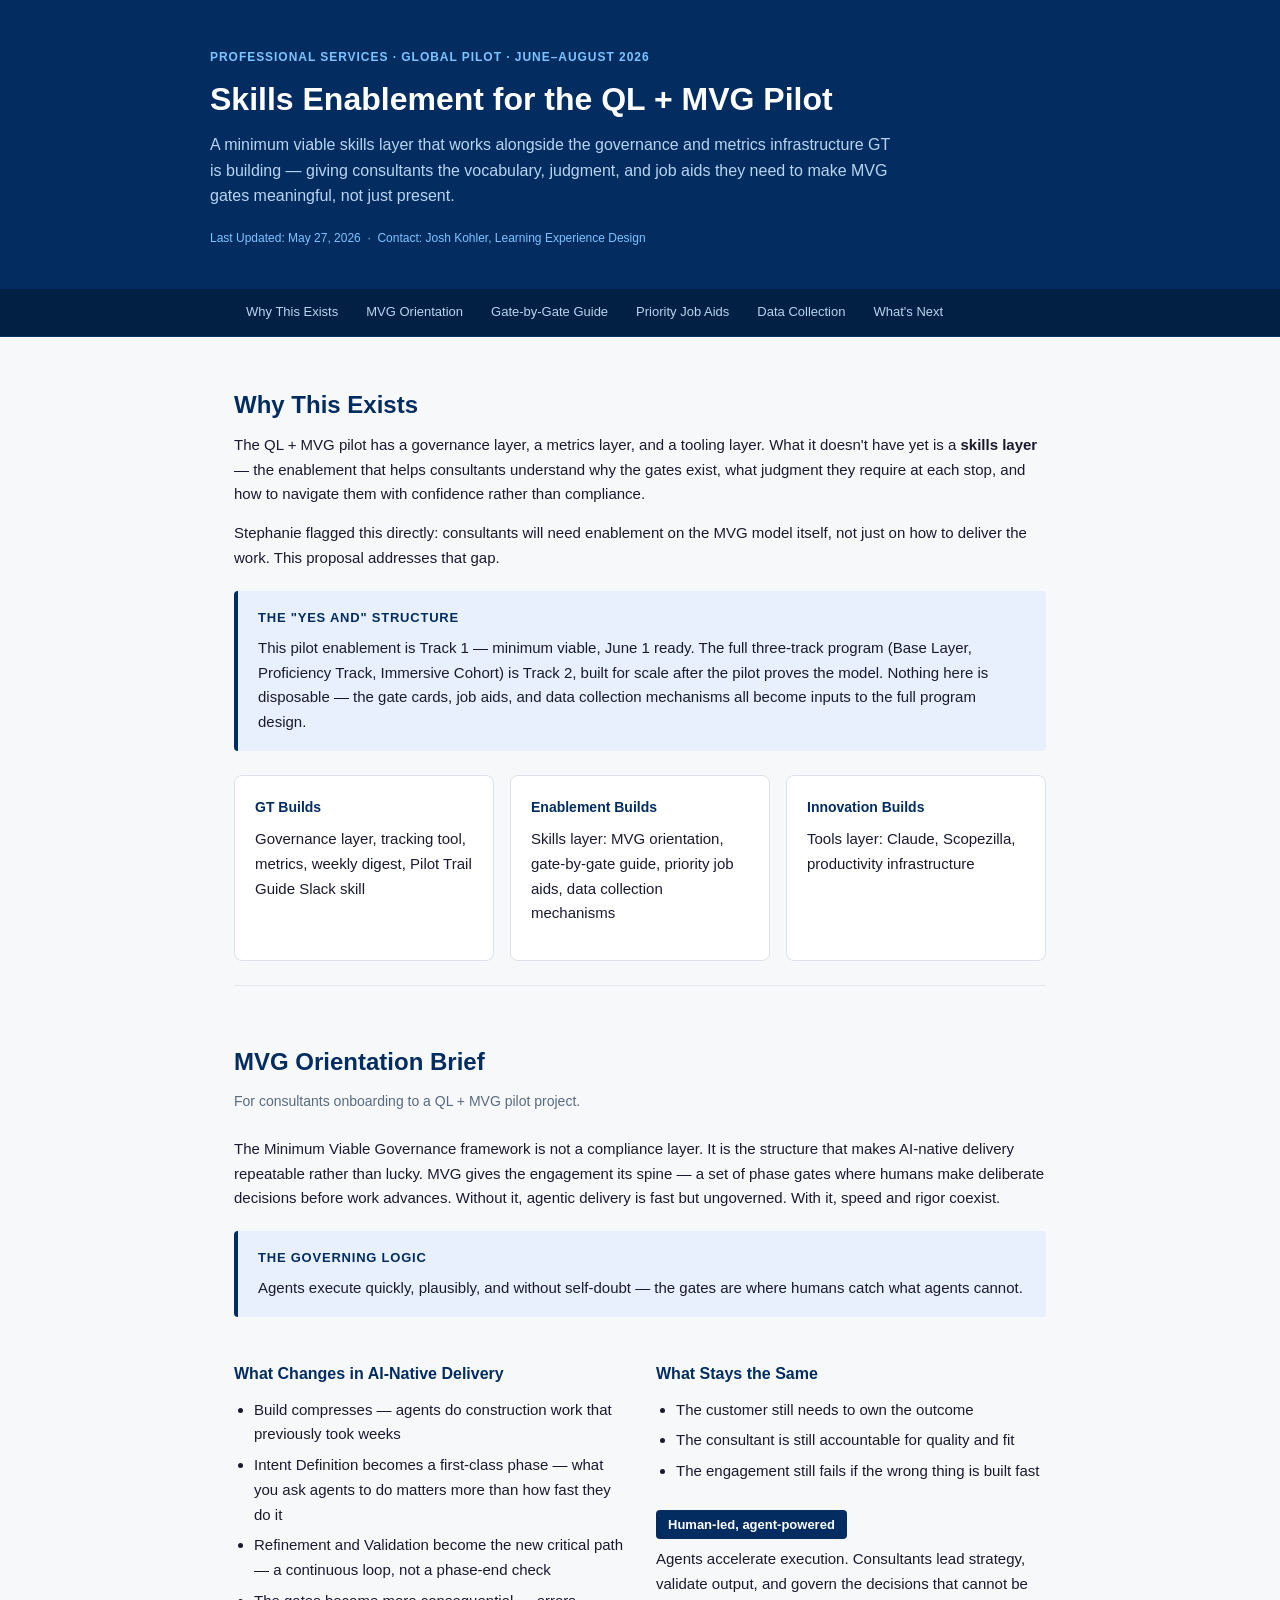
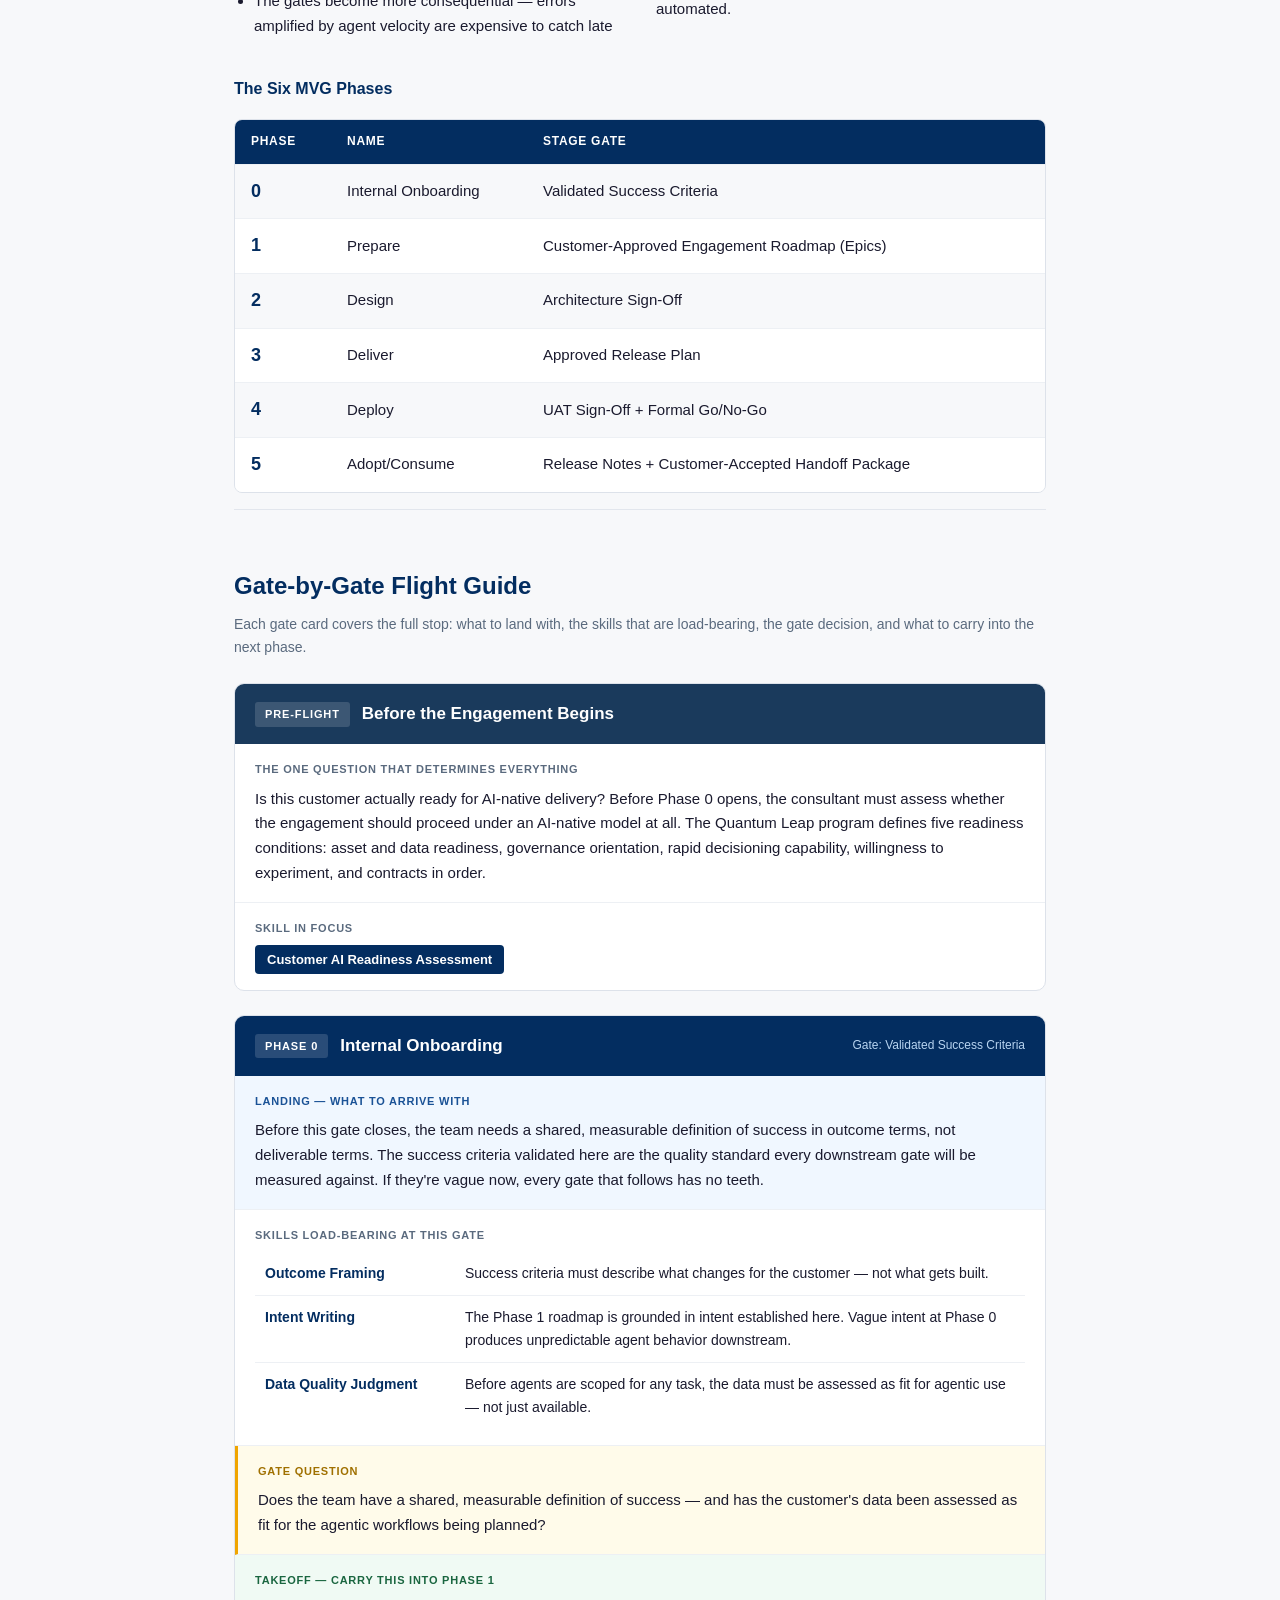
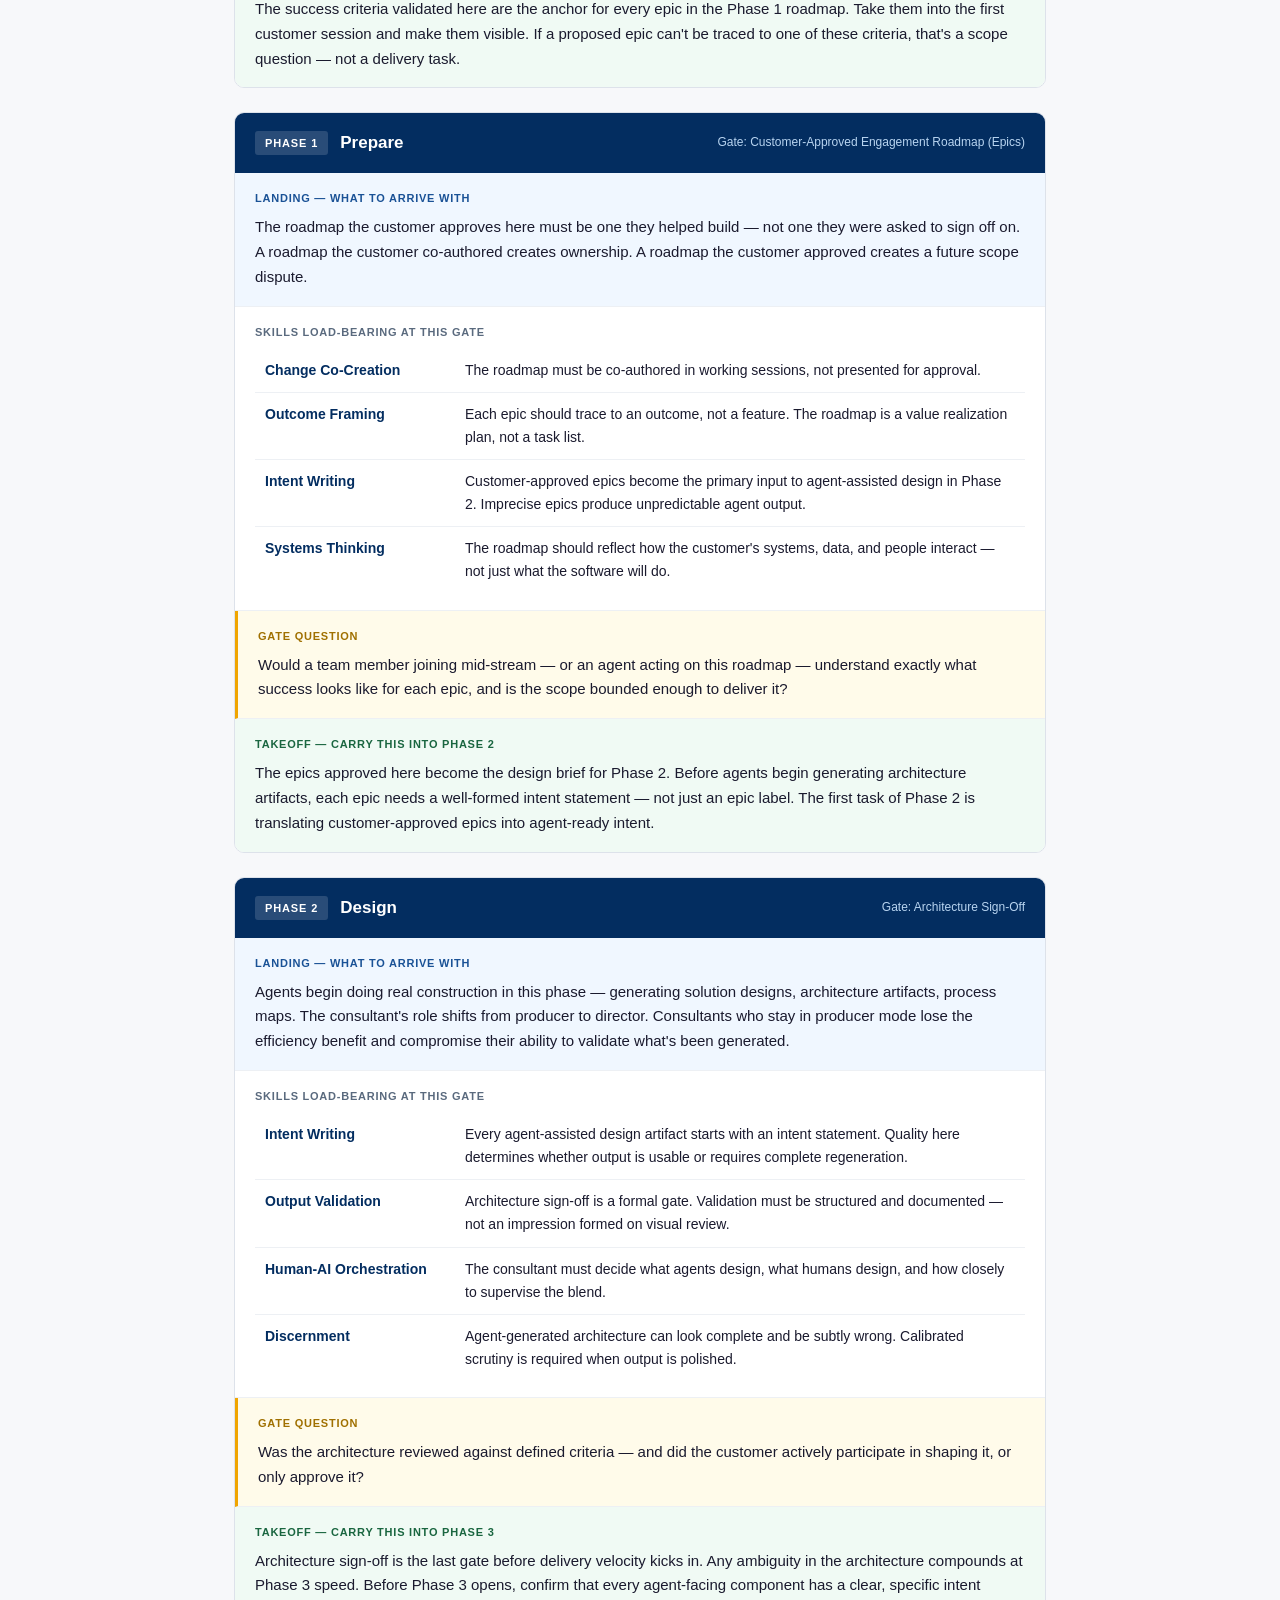
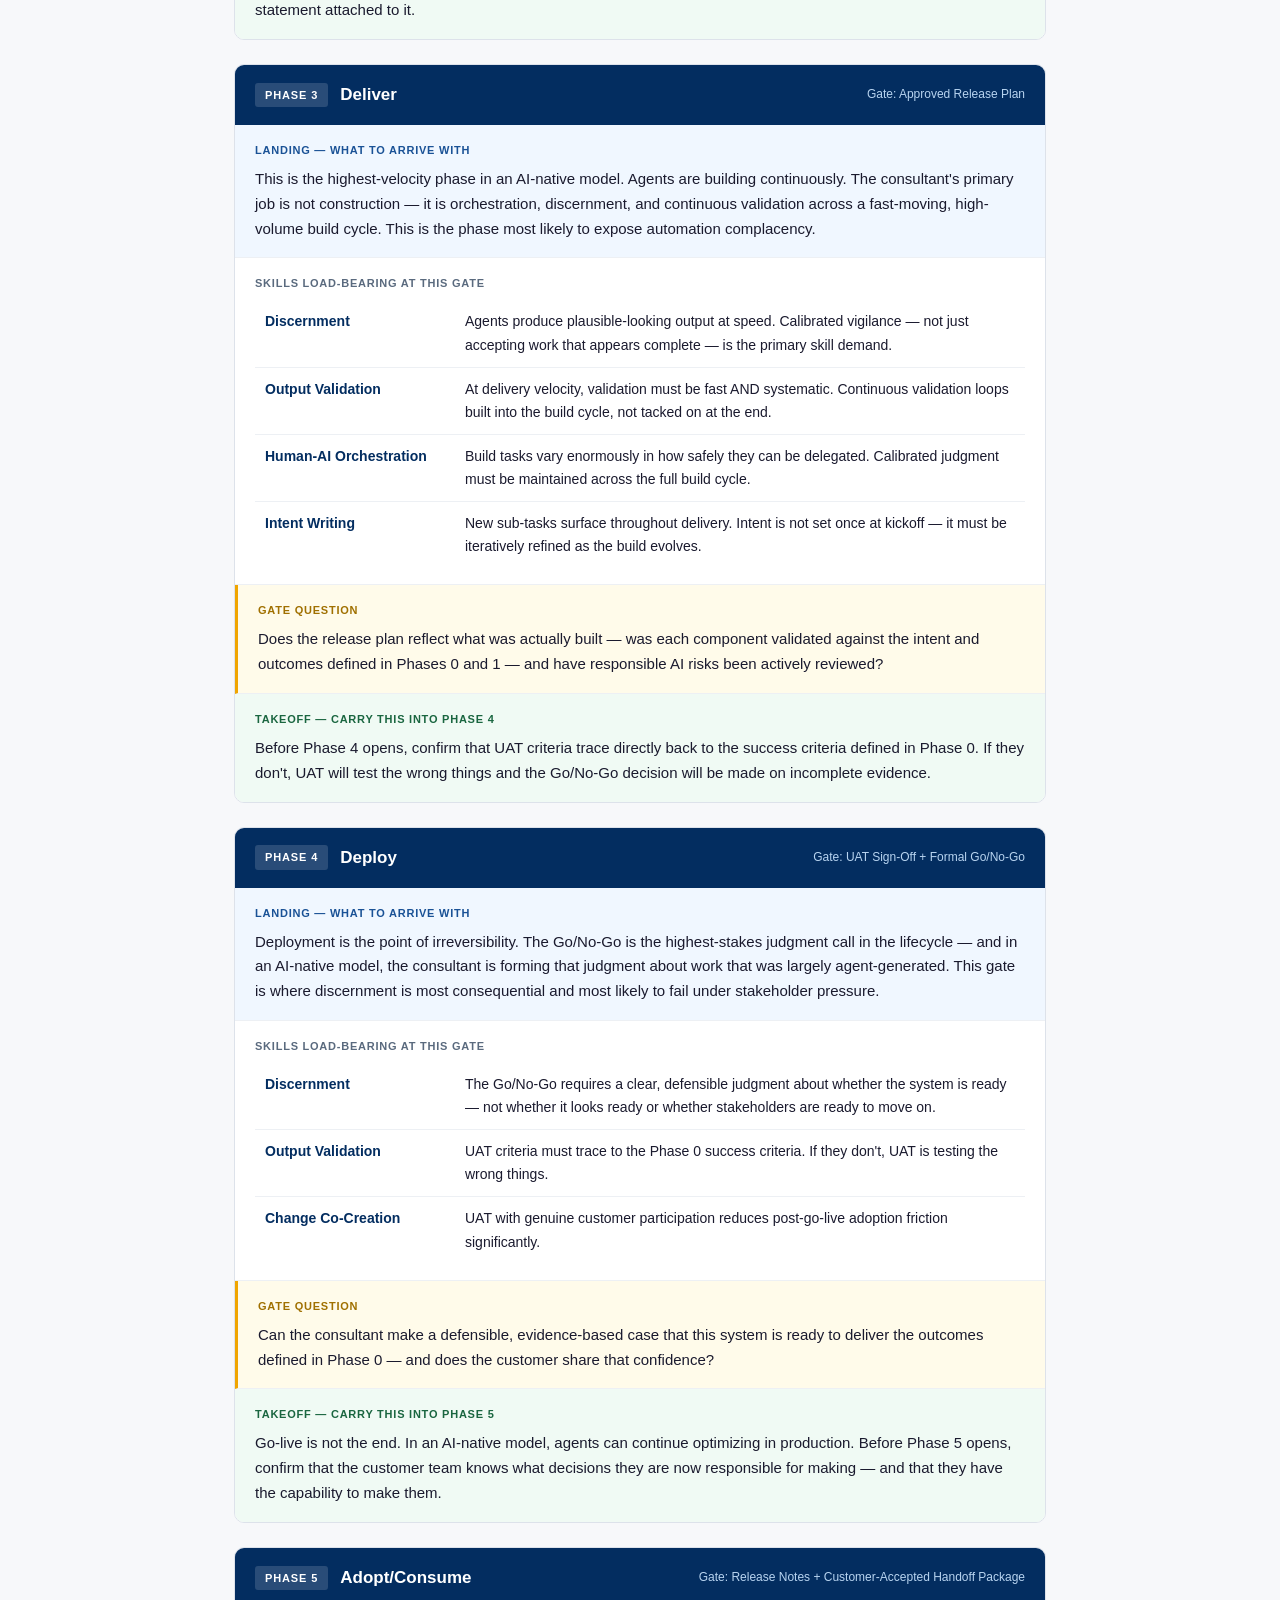
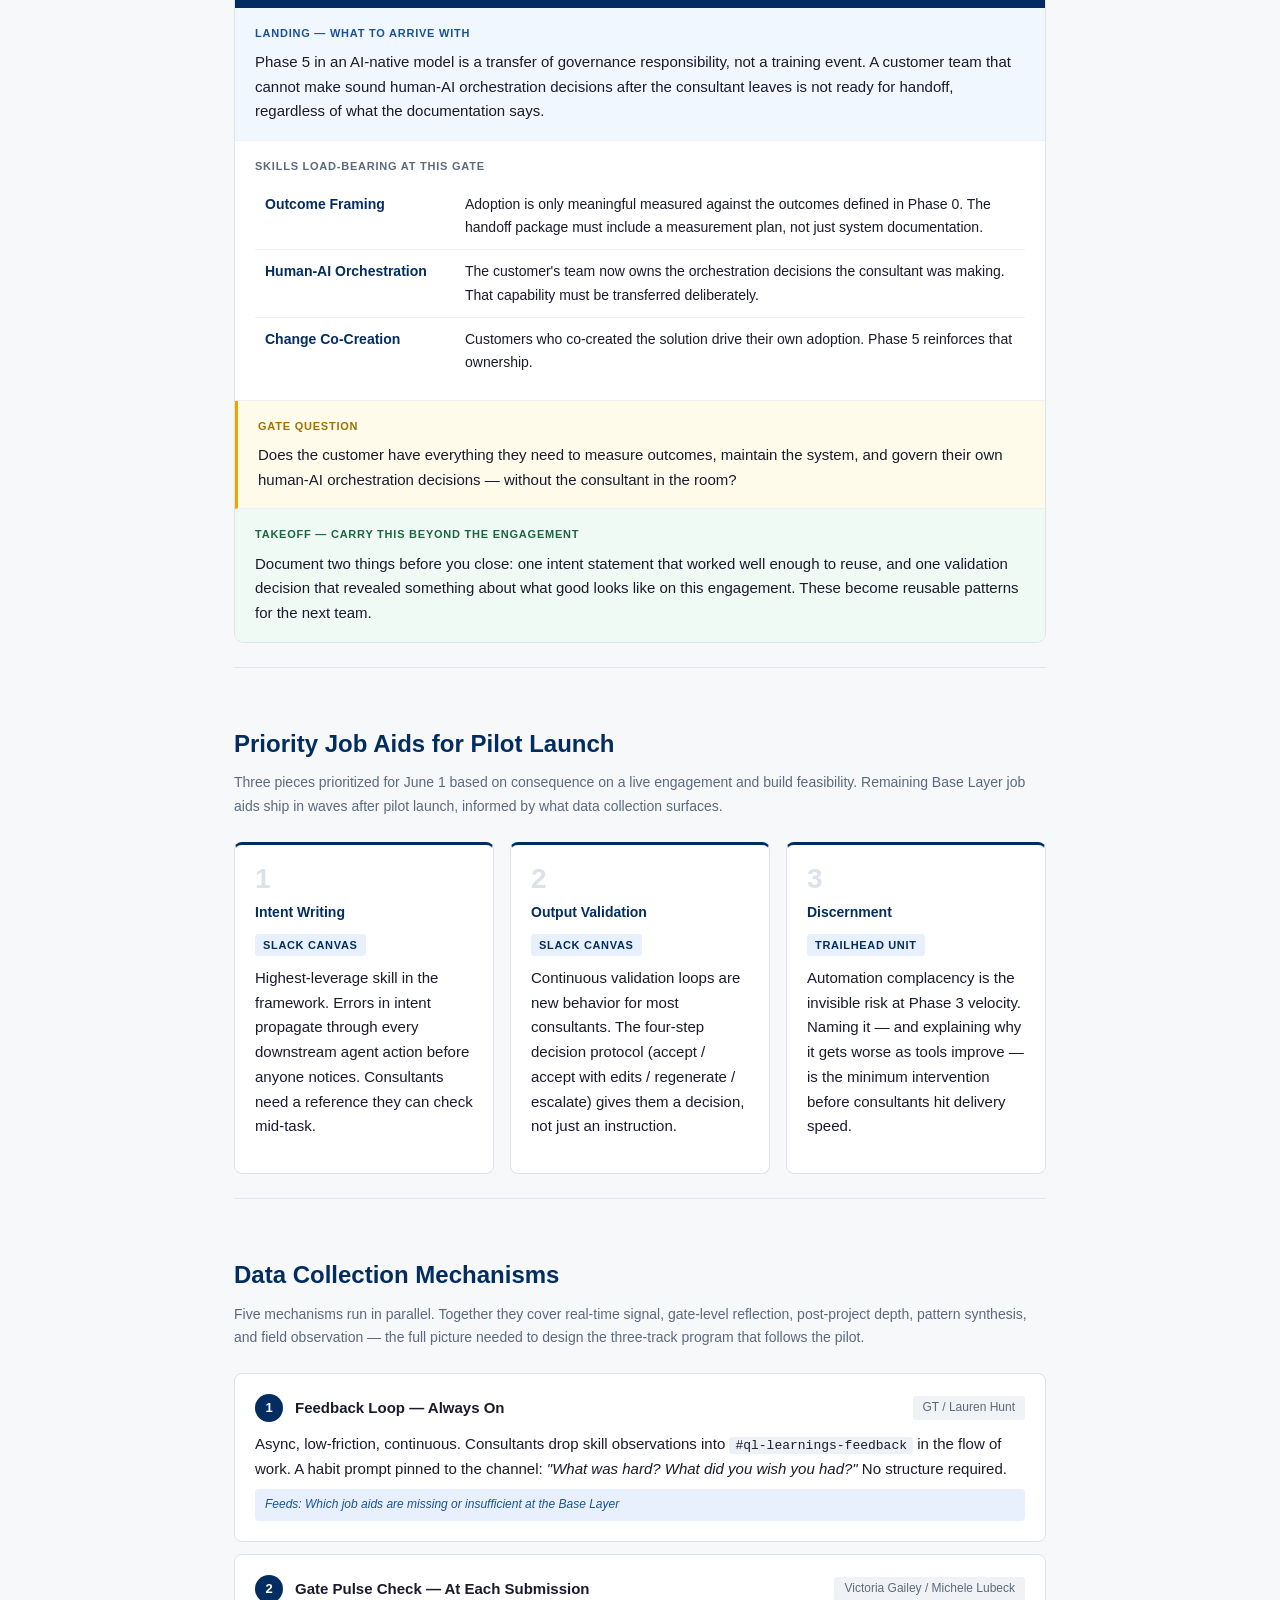
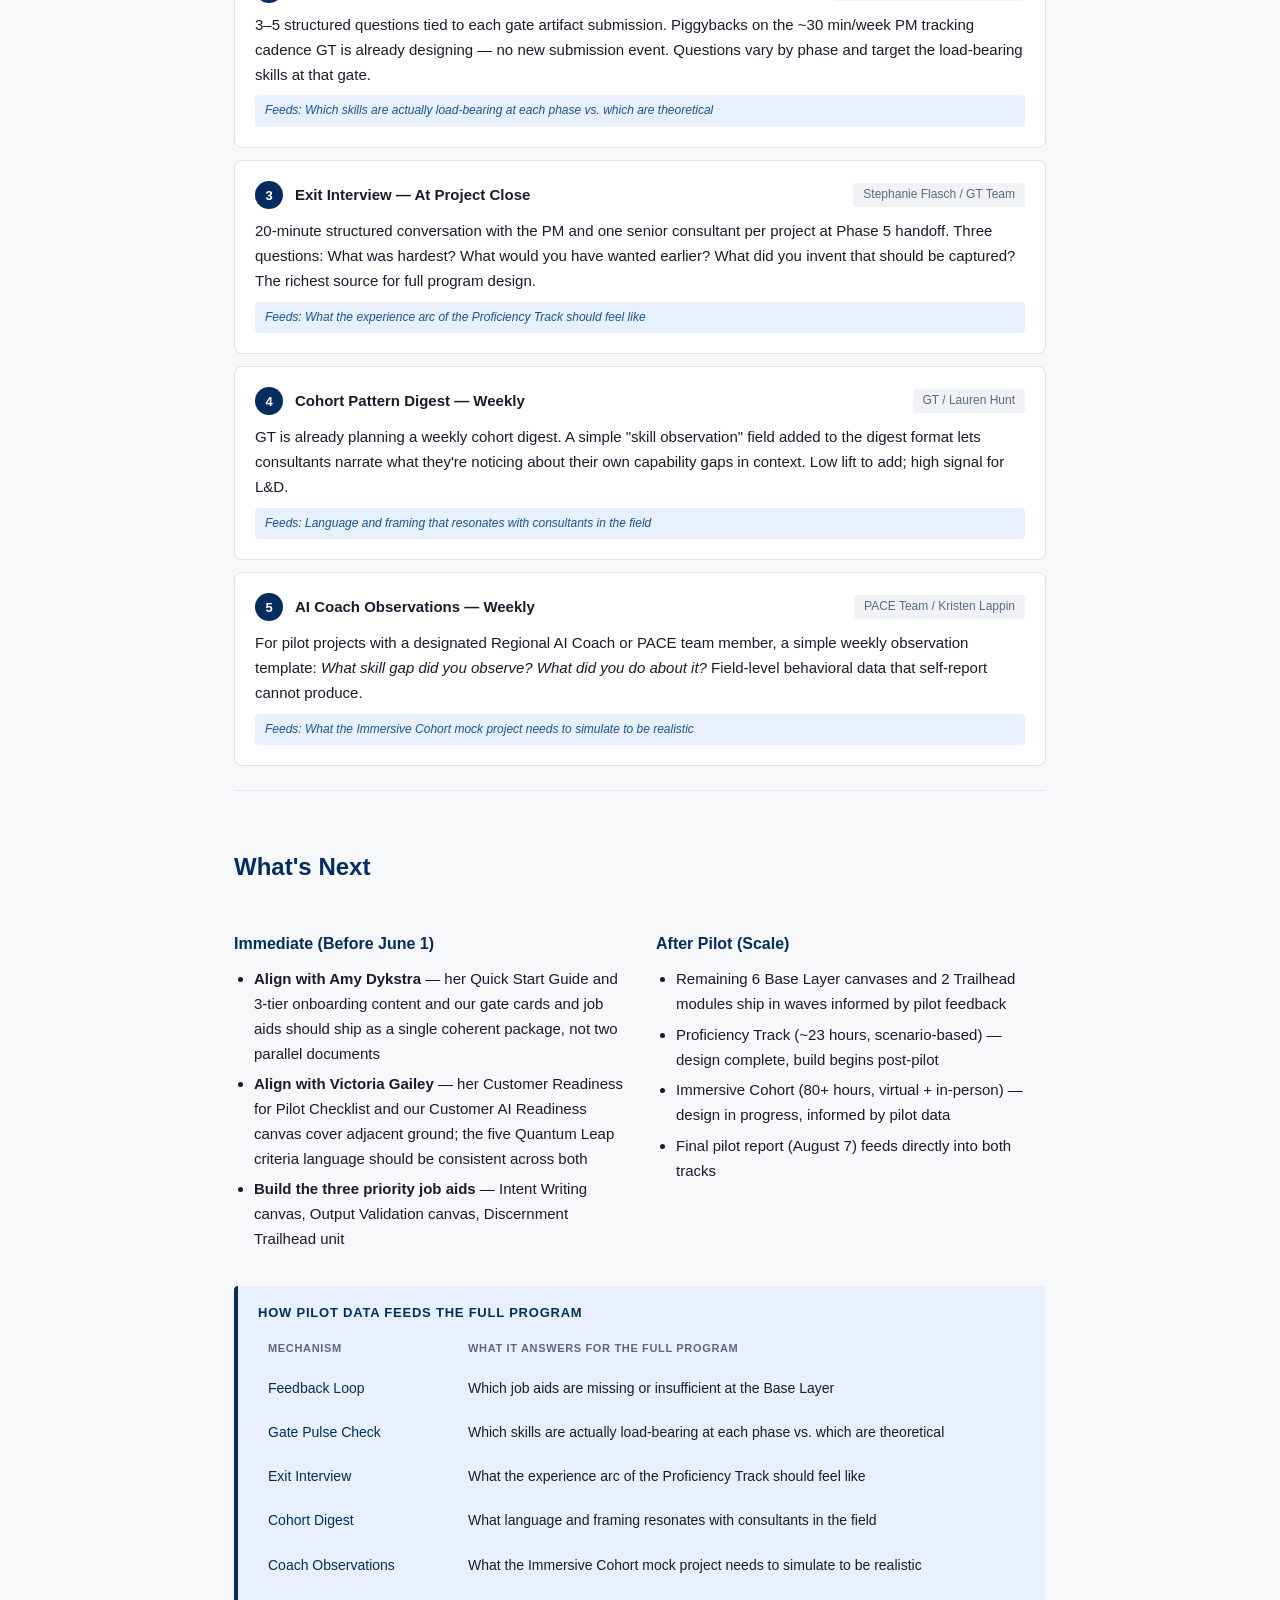
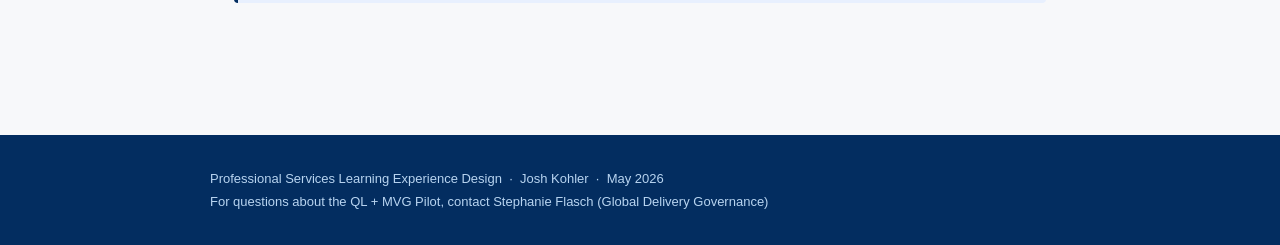
==== index.html @ 0aa40dc2 "Initial site: PS Skills Enablement pilot proposal" ====
<!DOCTYPE html>
<html lang="en">
<head>
  <meta charset="UTF-8">
  <meta name="viewport" content="width=device-width, initial-scale=1.0">
  <title>PS Skills Enablement — QL + MVG Pilot</title>
  <link rel="stylesheet" href="style.css">
</head>
<body>

  <header>
    <div class="header-inner">
      <div class="header-label">Professional Services · Global Pilot · June–August 2026</div>
      <h1>Skills Enablement for the QL + MVG Pilot</h1>
      <p class="header-sub">A minimum viable skills layer that works alongside the governance and metrics infrastructure GT is building — giving consultants the vocabulary, judgment, and job aids they need to make MVG gates meaningful, not just present.</p>
      <div class="header-meta">Last Updated: May 27, 2026 &nbsp;·&nbsp; Contact: Josh Kohler, Learning Experience Design</div>
    </div>
  </header>

  <nav>
    <div class="nav-inner">
      <a href="#why">Why This Exists</a>
      <a href="#orientation">MVG Orientation</a>
      <a href="#gates">Gate-by-Gate Guide</a>
      <a href="#jobaids">Priority Job Aids</a>
      <a href="#data">Data Collection</a>
      <a href="#whats-next">What's Next</a>
    </div>
  </nav>

  <main>

    <!-- WHY THIS EXISTS -->
    <section id="why">
      <h2>Why This Exists</h2>
      <p>The QL + MVG pilot has a governance layer, a metrics layer, and a tooling layer. What it doesn't have yet is a <strong>skills layer</strong> — the enablement that helps consultants understand why the gates exist, what judgment they require at each stop, and how to navigate them with confidence rather than compliance.</p>
      <p>Stephanie flagged this directly: consultants will need enablement on the MVG model itself, not just on how to deliver the work. This proposal addresses that gap.</p>

      <div class="callout">
        <div class="callout-title">The "Yes And" Structure</div>
        <p>This pilot enablement is Track 1 — minimum viable, June 1 ready. The full three-track program (Base Layer, Proficiency Track, Immersive Cohort) is Track 2, built for scale after the pilot proves the model. Nothing here is disposable — the gate cards, job aids, and data collection mechanisms all become inputs to the full program design.</p>
      </div>

      <div class="three-col">
        <div class="col-card">
          <div class="col-label">GT Builds</div>
          <p>Governance layer, tracking tool, metrics, weekly digest, Pilot Trail Guide Slack skill</p>
        </div>
        <div class="col-card">
          <div class="col-label">Enablement Builds</div>
          <p>Skills layer: MVG orientation, gate-by-gate guide, priority job aids, data collection mechanisms</p>
        </div>
        <div class="col-card">
          <div class="col-label">Innovation Builds</div>
          <p>Tools layer: Claude, Scopezilla, productivity infrastructure</p>
        </div>
      </div>
    </section>

    <!-- MVG ORIENTATION -->
    <section id="orientation">
      <h2>MVG Orientation Brief</h2>
      <p class="section-sub">For consultants onboarding to a QL + MVG pilot project.</p>

      <p>The Minimum Viable Governance framework is not a compliance layer. It is the structure that makes AI-native delivery repeatable rather than lucky. MVG gives the engagement its spine — a set of phase gates where humans make deliberate decisions before work advances. Without it, agentic delivery is fast but ungoverned. With it, speed and rigor coexist.</p>

      <div class="callout">
        <div class="callout-title">The Governing Logic</div>
        <p>Agents execute quickly, plausibly, and without self-doubt — the gates are where humans catch what agents cannot.</p>
      </div>

      <div class="two-col">
        <div>
          <h3>What Changes in AI-Native Delivery</h3>
          <ul>
            <li>Build compresses — agents do construction work that previously took weeks</li>
            <li>Intent Definition becomes a first-class phase — what you ask agents to do matters more than how fast they do it</li>
            <li>Refinement and Validation become the new critical path — a continuous loop, not a phase-end check</li>
            <li>The gates become more consequential — errors amplified by agent velocity are expensive to catch late</li>
          </ul>
        </div>
        <div>
          <h3>What Stays the Same</h3>
          <ul>
            <li>The customer still needs to own the outcome</li>
            <li>The consultant is still accountable for quality and fit</li>
            <li>The engagement still fails if the wrong thing is built fast</li>
          </ul>
          <div class="principle-tag">Human-led, agent-powered</div>
          <p>Agents accelerate execution. Consultants lead strategy, validate output, and govern the decisions that cannot be automated.</p>
        </div>
      </div>

      <h3>The Six MVG Phases</h3>
      <div class="phase-table">
        <div class="phase-row phase-header">
          <span>Phase</span><span>Name</span><span>Stage Gate</span>
        </div>
        <div class="phase-row">
          <span class="phase-num">0</span><span>Internal Onboarding</span><span>Validated Success Criteria</span>
        </div>
        <div class="phase-row">
          <span class="phase-num">1</span><span>Prepare</span><span>Customer-Approved Engagement Roadmap (Epics)</span>
        </div>
        <div class="phase-row">
          <span class="phase-num">2</span><span>Design</span><span>Architecture Sign-Off</span>
        </div>
        <div class="phase-row">
          <span class="phase-num">3</span><span>Deliver</span><span>Approved Release Plan</span>
        </div>
        <div class="phase-row">
          <span class="phase-num">4</span><span>Deploy</span><span>UAT Sign-Off + Formal Go/No-Go</span>
        </div>
        <div class="phase-row">
          <span class="phase-num">5</span><span>Adopt/Consume</span><span>Release Notes + Customer-Accepted Handoff Package</span>
        </div>
      </div>
    </section>

    <!-- GATE BY GATE -->
    <section id="gates">
      <h2>Gate-by-Gate Flight Guide</h2>
      <p class="section-sub">Each gate card covers the full stop: what to land with, the skills that are load-bearing, the gate decision, and what to carry into the next phase.</p>

      <!-- PRE-FLIGHT -->
      <div class="gate-card">
        <div class="gate-header preflight">
          <span class="gate-tag">Pre-Flight</span>
          <span class="gate-title">Before the Engagement Begins</span>
        </div>
        <div class="gate-body">
          <div class="gate-section">
            <div class="gate-section-label">The One Question That Determines Everything</div>
            <p>Is this customer actually ready for AI-native delivery? Before Phase 0 opens, the consultant must assess whether the engagement should proceed under an AI-native model at all. The Quantum Leap program defines five readiness conditions: asset and data readiness, governance orientation, rapid decisioning capability, willingness to experiment, and contracts in order.</p>
          </div>
          <div class="gate-section">
            <div class="gate-section-label">Skill in Focus</div>
            <div class="skill-tag">Customer AI Readiness Assessment</div>
          </div>
        </div>
      </div>

      <!-- PHASE 0 -->
      <div class="gate-card">
        <div class="gate-header">
          <span class="gate-tag">Phase 0</span>
          <span class="gate-title">Internal Onboarding</span>
          <span class="gate-gate">Gate: Validated Success Criteria</span>
        </div>
        <div class="gate-body">
          <div class="gate-section landing">
            <div class="gate-section-label">Landing — What to Arrive With</div>
            <p>Before this gate closes, the team needs a shared, measurable definition of success in outcome terms, not deliverable terms. The success criteria validated here are the quality standard every downstream gate will be measured against. If they're vague now, every gate that follows has no teeth.</p>
          </div>
          <div class="gate-section">
            <div class="gate-section-label">Skills Load-Bearing at This Gate</div>
            <table class="skills-table">
              <tr><td><strong>Outcome Framing</strong></td><td>Success criteria must describe what changes for the customer — not what gets built.</td></tr>
              <tr><td><strong>Intent Writing</strong></td><td>The Phase 1 roadmap is grounded in intent established here. Vague intent at Phase 0 produces unpredictable agent behavior downstream.</td></tr>
              <tr><td><strong>Data Quality Judgment</strong></td><td>Before agents are scoped for any task, the data must be assessed as fit for agentic use — not just available.</td></tr>
            </table>
          </div>
          <div class="gate-section gate-q">
            <div class="gate-section-label">Gate Question</div>
            <p>Does the team have a shared, measurable definition of success — and has the customer's data been assessed as fit for the agentic workflows being planned?</p>
          </div>
          <div class="gate-section takeoff">
            <div class="gate-section-label">Takeoff — Carry This Into Phase 1</div>
            <p>The success criteria validated here are the anchor for every epic in the Phase 1 roadmap. Take them into the first customer session and make them visible. If a proposed epic can't be traced to one of these criteria, that's a scope question — not a delivery task.</p>
          </div>
        </div>
      </div>

      <!-- PHASE 1 -->
      <div class="gate-card">
        <div class="gate-header">
          <span class="gate-tag">Phase 1</span>
          <span class="gate-title">Prepare</span>
          <span class="gate-gate">Gate: Customer-Approved Engagement Roadmap (Epics)</span>
        </div>
        <div class="gate-body">
          <div class="gate-section landing">
            <div class="gate-section-label">Landing — What to Arrive With</div>
            <p>The roadmap the customer approves here must be one they helped build — not one they were asked to sign off on. A roadmap the customer co-authored creates ownership. A roadmap the customer approved creates a future scope dispute.</p>
          </div>
          <div class="gate-section">
            <div class="gate-section-label">Skills Load-Bearing at This Gate</div>
            <table class="skills-table">
              <tr><td><strong>Change Co-Creation</strong></td><td>The roadmap must be co-authored in working sessions, not presented for approval.</td></tr>
              <tr><td><strong>Outcome Framing</strong></td><td>Each epic should trace to an outcome, not a feature. The roadmap is a value realization plan, not a task list.</td></tr>
              <tr><td><strong>Intent Writing</strong></td><td>Customer-approved epics become the primary input to agent-assisted design in Phase 2. Imprecise epics produce unpredictable agent output.</td></tr>
              <tr><td><strong>Systems Thinking</strong></td><td>The roadmap should reflect how the customer's systems, data, and people interact — not just what the software will do.</td></tr>
            </table>
          </div>
          <div class="gate-section gate-q">
            <div class="gate-section-label">Gate Question</div>
            <p>Would a team member joining mid-stream — or an agent acting on this roadmap — understand exactly what success looks like for each epic, and is the scope bounded enough to deliver it?</p>
          </div>
          <div class="gate-section takeoff">
            <div class="gate-section-label">Takeoff — Carry This Into Phase 2</div>
            <p>The epics approved here become the design brief for Phase 2. Before agents begin generating architecture artifacts, each epic needs a well-formed intent statement — not just an epic label. The first task of Phase 2 is translating customer-approved epics into agent-ready intent.</p>
          </div>
        </div>
      </div>

      <!-- PHASE 2 -->
      <div class="gate-card">
        <div class="gate-header">
          <span class="gate-tag">Phase 2</span>
          <span class="gate-title">Design</span>
          <span class="gate-gate">Gate: Architecture Sign-Off</span>
        </div>
        <div class="gate-body">
          <div class="gate-section landing">
            <div class="gate-section-label">Landing — What to Arrive With</div>
            <p>Agents begin doing real construction in this phase — generating solution designs, architecture artifacts, process maps. The consultant's role shifts from producer to director. Consultants who stay in producer mode lose the efficiency benefit and compromise their ability to validate what's been generated.</p>
          </div>
          <div class="gate-section">
            <div class="gate-section-label">Skills Load-Bearing at This Gate</div>
            <table class="skills-table">
              <tr><td><strong>Intent Writing</strong></td><td>Every agent-assisted design artifact starts with an intent statement. Quality here determines whether output is usable or requires complete regeneration.</td></tr>
              <tr><td><strong>Output Validation</strong></td><td>Architecture sign-off is a formal gate. Validation must be structured and documented — not an impression formed on visual review.</td></tr>
              <tr><td><strong>Human-AI Orchestration</strong></td><td>The consultant must decide what agents design, what humans design, and how closely to supervise the blend.</td></tr>
              <tr><td><strong>Discernment</strong></td><td>Agent-generated architecture can look complete and be subtly wrong. Calibrated scrutiny is required when output is polished.</td></tr>
            </table>
          </div>
          <div class="gate-section gate-q">
            <div class="gate-section-label">Gate Question</div>
            <p>Was the architecture reviewed against defined criteria — and did the customer actively participate in shaping it, or only approve it?</p>
          </div>
          <div class="gate-section takeoff">
            <div class="gate-section-label">Takeoff — Carry This Into Phase 3</div>
            <p>Architecture sign-off is the last gate before delivery velocity kicks in. Any ambiguity in the architecture compounds at Phase 3 speed. Before Phase 3 opens, confirm that every agent-facing component has a clear, specific intent statement attached to it.</p>
          </div>
        </div>
      </div>

      <!-- PHASE 3 -->
      <div class="gate-card">
        <div class="gate-header">
          <span class="gate-tag">Phase 3</span>
          <span class="gate-title">Deliver</span>
          <span class="gate-gate">Gate: Approved Release Plan</span>
        </div>
        <div class="gate-body">
          <div class="gate-section landing">
            <div class="gate-section-label">Landing — What to Arrive With</div>
            <p>This is the highest-velocity phase in an AI-native model. Agents are building continuously. The consultant's primary job is not construction — it is orchestration, discernment, and continuous validation across a fast-moving, high-volume build cycle. This is the phase most likely to expose automation complacency.</p>
          </div>
          <div class="gate-section">
            <div class="gate-section-label">Skills Load-Bearing at This Gate</div>
            <table class="skills-table">
              <tr><td><strong>Discernment</strong></td><td>Agents produce plausible-looking output at speed. Calibrated vigilance — not just accepting work that appears complete — is the primary skill demand.</td></tr>
              <tr><td><strong>Output Validation</strong></td><td>At delivery velocity, validation must be fast AND systematic. Continuous validation loops built into the build cycle, not tacked on at the end.</td></tr>
              <tr><td><strong>Human-AI Orchestration</strong></td><td>Build tasks vary enormously in how safely they can be delegated. Calibrated judgment must be maintained across the full build cycle.</td></tr>
              <tr><td><strong>Intent Writing</strong></td><td>New sub-tasks surface throughout delivery. Intent is not set once at kickoff — it must be iteratively refined as the build evolves.</td></tr>
            </table>
          </div>
          <div class="gate-section gate-q">
            <div class="gate-section-label">Gate Question</div>
            <p>Does the release plan reflect what was actually built — was each component validated against the intent and outcomes defined in Phases 0 and 1 — and have responsible AI risks been actively reviewed?</p>
          </div>
          <div class="gate-section takeoff">
            <div class="gate-section-label">Takeoff — Carry This Into Phase 4</div>
            <p>Before Phase 4 opens, confirm that UAT criteria trace directly back to the success criteria defined in Phase 0. If they don't, UAT will test the wrong things and the Go/No-Go decision will be made on incomplete evidence.</p>
          </div>
        </div>
      </div>

      <!-- PHASE 4 -->
      <div class="gate-card">
        <div class="gate-header">
          <span class="gate-tag">Phase 4</span>
          <span class="gate-title">Deploy</span>
          <span class="gate-gate">Gate: UAT Sign-Off + Formal Go/No-Go</span>
        </div>
        <div class="gate-body">
          <div class="gate-section landing">
            <div class="gate-section-label">Landing — What to Arrive With</div>
            <p>Deployment is the point of irreversibility. The Go/No-Go is the highest-stakes judgment call in the lifecycle — and in an AI-native model, the consultant is forming that judgment about work that was largely agent-generated. This gate is where discernment is most consequential and most likely to fail under stakeholder pressure.</p>
          </div>
          <div class="gate-section">
            <div class="gate-section-label">Skills Load-Bearing at This Gate</div>
            <table class="skills-table">
              <tr><td><strong>Discernment</strong></td><td>The Go/No-Go requires a clear, defensible judgment about whether the system is ready — not whether it looks ready or whether stakeholders are ready to move on.</td></tr>
              <tr><td><strong>Output Validation</strong></td><td>UAT criteria must trace to the Phase 0 success criteria. If they don't, UAT is testing the wrong things.</td></tr>
              <tr><td><strong>Change Co-Creation</strong></td><td>UAT with genuine customer participation reduces post-go-live adoption friction significantly.</td></tr>
            </table>
          </div>
          <div class="gate-section gate-q">
            <div class="gate-section-label">Gate Question</div>
            <p>Can the consultant make a defensible, evidence-based case that this system is ready to deliver the outcomes defined in Phase 0 — and does the customer share that confidence?</p>
          </div>
          <div class="gate-section takeoff">
            <div class="gate-section-label">Takeoff — Carry This Into Phase 5</div>
            <p>Go-live is not the end. In an AI-native model, agents can continue optimizing in production. Before Phase 5 opens, confirm that the customer team knows what decisions they are now responsible for making — and that they have the capability to make them.</p>
          </div>
        </div>
      </div>

      <!-- PHASE 5 -->
      <div class="gate-card">
        <div class="gate-header">
          <span class="gate-tag">Phase 5</span>
          <span class="gate-title">Adopt/Consume</span>
          <span class="gate-gate">Gate: Release Notes + Customer-Accepted Handoff Package</span>
        </div>
        <div class="gate-body">
          <div class="gate-section landing">
            <div class="gate-section-label">Landing — What to Arrive With</div>
            <p>Phase 5 in an AI-native model is a transfer of governance responsibility, not a training event. A customer team that cannot make sound human-AI orchestration decisions after the consultant leaves is not ready for handoff, regardless of what the documentation says.</p>
          </div>
          <div class="gate-section">
            <div class="gate-section-label">Skills Load-Bearing at This Gate</div>
            <table class="skills-table">
              <tr><td><strong>Outcome Framing</strong></td><td>Adoption is only meaningful measured against the outcomes defined in Phase 0. The handoff package must include a measurement plan, not just system documentation.</td></tr>
              <tr><td><strong>Human-AI Orchestration</strong></td><td>The customer's team now owns the orchestration decisions the consultant was making. That capability must be transferred deliberately.</td></tr>
              <tr><td><strong>Change Co-Creation</strong></td><td>Customers who co-created the solution drive their own adoption. Phase 5 reinforces that ownership.</td></tr>
            </table>
          </div>
          <div class="gate-section gate-q">
            <div class="gate-section-label">Gate Question</div>
            <p>Does the customer have everything they need to measure outcomes, maintain the system, and govern their own human-AI orchestration decisions — without the consultant in the room?</p>
          </div>
          <div class="gate-section takeoff">
            <div class="gate-section-label">Takeoff — Carry This Beyond the Engagement</div>
            <p>Document two things before you close: one intent statement that worked well enough to reuse, and one validation decision that revealed something about what good looks like on this engagement. These become reusable patterns for the next team.</p>
          </div>
        </div>
      </div>

    </section>

    <!-- PRIORITY JOB AIDS -->
    <section id="jobids">
      <h2>Priority Job Aids for Pilot Launch</h2>
      <p class="section-sub">Three pieces prioritized for June 1 based on consequence on a live engagement and build feasibility. Remaining Base Layer job aids ship in waves after pilot launch, informed by what data collection surfaces.</p>

      <div class="three-col">
        <div class="col-card priority">
          <div class="priority-num">1</div>
          <div class="col-label">Intent Writing</div>
          <div class="format-tag">Slack Canvas</div>
          <p>Highest-leverage skill in the framework. Errors in intent propagate through every downstream agent action before anyone notices. Consultants need a reference they can check mid-task.</p>
        </div>
        <div class="col-card priority">
          <div class="priority-num">2</div>
          <div class="col-label">Output Validation</div>
          <div class="format-tag">Slack Canvas</div>
          <p>Continuous validation loops are new behavior for most consultants. The four-step decision protocol (accept / accept with edits / regenerate / escalate) gives them a decision, not just an instruction.</p>
        </div>
        <div class="col-card priority">
          <div class="priority-num">3</div>
          <div class="col-label">Discernment</div>
          <div class="format-tag">Trailhead Unit</div>
          <p>Automation complacency is the invisible risk at Phase 3 velocity. Naming it — and explaining why it gets worse as tools improve — is the minimum intervention before consultants hit delivery speed.</p>
        </div>
      </div>
    </section>

    <!-- DATA COLLECTION -->
    <section id="data">
      <h2>Data Collection Mechanisms</h2>
      <p class="section-sub">Five mechanisms run in parallel. Together they cover real-time signal, gate-level reflection, post-project depth, pattern synthesis, and field observation — the full picture needed to design the three-track program that follows the pilot.</p>

      <div class="mechanism-list">

        <div class="mechanism">
          <div class="mechanism-header">
            <span class="mechanism-num">1</span>
            <span class="mechanism-name">Feedback Loop — Always On</span>
            <span class="mechanism-owner">GT / Lauren Hunt</span>
          </div>
          <p>Async, low-friction, continuous. Consultants drop skill observations into <code>#ql-learnings-feedback</code> in the flow of work. A habit prompt pinned to the channel: <em>"What was hard? What did you wish you had?"</em> No structure required.</p>
          <div class="mechanism-feeds">Feeds: Which job aids are missing or insufficient at the Base Layer</div>
        </div>

        <div class="mechanism">
          <div class="mechanism-header">
            <span class="mechanism-num">2</span>
            <span class="mechanism-name">Gate Pulse Check — At Each Submission</span>
            <span class="mechanism-owner">Victoria Gailey / Michele Lubeck</span>
          </div>
          <p>3–5 structured questions tied to each gate artifact submission. Piggybacks on the ~30 min/week PM tracking cadence GT is already designing — no new submission event. Questions vary by phase and target the load-bearing skills at that gate.</p>
          <div class="mechanism-feeds">Feeds: Which skills are actually load-bearing at each phase vs. which are theoretical</div>
        </div>

        <div class="mechanism">
          <div class="mechanism-header">
            <span class="mechanism-num">3</span>
            <span class="mechanism-name">Exit Interview — At Project Close</span>
            <span class="mechanism-owner">Stephanie Flasch / GT Team</span>
          </div>
          <p>20-minute structured conversation with the PM and one senior consultant per project at Phase 5 handoff. Three questions: What was hardest? What would you have wanted earlier? What did you invent that should be captured? The richest source for full program design.</p>
          <div class="mechanism-feeds">Feeds: What the experience arc of the Proficiency Track should feel like</div>
        </div>

        <div class="mechanism">
          <div class="mechanism-header">
            <span class="mechanism-num">4</span>
            <span class="mechanism-name">Cohort Pattern Digest — Weekly</span>
            <span class="mechanism-owner">GT / Lauren Hunt</span>
          </div>
          <p>GT is already planning a weekly cohort digest. A simple "skill observation" field added to the digest format lets consultants narrate what they're noticing about their own capability gaps in context. Low lift to add; high signal for L&D.</p>
          <div class="mechanism-feeds">Feeds: Language and framing that resonates with consultants in the field</div>
        </div>

        <div class="mechanism">
          <div class="mechanism-header">
            <span class="mechanism-num">5</span>
            <span class="mechanism-name">AI Coach Observations — Weekly</span>
            <span class="mechanism-owner">PACE Team / Kristen Lappin</span>
          </div>
          <p>For pilot projects with a designated Regional AI Coach or PACE team member, a simple weekly observation template: <em>What skill gap did you observe? What did you do about it?</em> Field-level behavioral data that self-report cannot produce.</p>
          <div class="mechanism-feeds">Feeds: What the Immersive Cohort mock project needs to simulate to be realistic</div>
        </div>

      </div>
    </section>

    <!-- WHATS NEXT -->
    <section id="whats-next">
      <h2>What's Next</h2>

      <div class="two-col">
        <div>
          <h3>Immediate (Before June 1)</h3>
          <ul>
            <li><strong>Align with Amy Dykstra</strong> — her Quick Start Guide and 3-tier onboarding content and our gate cards and job aids should ship as a single coherent package, not two parallel documents</li>
            <li><strong>Align with Victoria Gailey</strong> — her Customer Readiness for Pilot Checklist and our Customer AI Readiness canvas cover adjacent ground; the five Quantum Leap criteria language should be consistent across both</li>
            <li><strong>Build the three priority job aids</strong> — Intent Writing canvas, Output Validation canvas, Discernment Trailhead unit</li>
          </ul>
        </div>
        <div>
          <h3>After Pilot (Scale)</h3>
          <ul>
            <li>Remaining 6 Base Layer canvases and 2 Trailhead modules ship in waves informed by pilot feedback</li>
            <li>Proficiency Track (~23 hours, scenario-based) — design complete, build begins post-pilot</li>
            <li>Immersive Cohort (80+ hours, virtual + in-person) — design in progress, informed by pilot data</li>
            <li>Final pilot report (August 7) feeds directly into both tracks</li>
          </ul>
        </div>
      </div>

      <div class="callout">
        <div class="callout-title">How Pilot Data Feeds the Full Program</div>
        <table class="skills-table">
          <tr><th>Mechanism</th><th>What it answers for the full program</th></tr>
          <tr><td>Feedback Loop</td><td>Which job aids are missing or insufficient at the Base Layer</td></tr>
          <tr><td>Gate Pulse Check</td><td>Which skills are actually load-bearing at each phase vs. which are theoretical</td></tr>
          <tr><td>Exit Interview</td><td>What the experience arc of the Proficiency Track should feel like</td></tr>
          <tr><td>Cohort Digest</td><td>What language and framing resonates with consultants in the field</td></tr>
          <tr><td>Coach Observations</td><td>What the Immersive Cohort mock project needs to simulate to be realistic</td></tr>
        </table>
      </div>
    </section>

  </main>

  <footer>
    <div class="footer-inner">
      <p>Professional Services Learning Experience Design &nbsp;·&nbsp; Josh Kohler &nbsp;·&nbsp; May 2026</p>
      <p>For questions about the QL + MVG Pilot, contact Stephanie Flasch (Global Delivery Governance)</p>
    </div>
  </footer>

</body>
</html>
---- style.css ----
/* Base */
*, *::before, *::after { box-sizing: border-box; margin: 0; padding: 0; }

body {
  font-family: -apple-system, BlinkMacSystemFont, "Segoe UI", Roboto, Helvetica, Arial, sans-serif;
  font-size: 15px;
  line-height: 1.65;
  color: #1a1a2e;
  background: #f7f8fa;
}

/* Header */
header {
  background: #032D60;
  color: #fff;
  padding: 48px 24px 40px;
}
.header-inner { max-width: 860px; margin: 0 auto; }
.header-label {
  font-size: 12px;
  font-weight: 600;
  letter-spacing: 0.08em;
  text-transform: uppercase;
  color: #7DC4FF;
  margin-bottom: 12px;
}
header h1 {
  font-size: 32px;
  font-weight: 700;
  line-height: 1.2;
  margin-bottom: 14px;
  color: #fff;
}
.header-sub {
  font-size: 16px;
  line-height: 1.6;
  color: #b8d4f0;
  max-width: 680px;
  margin-bottom: 20px;
}
.header-meta {
  font-size: 12px;
  color: #7DC4FF;
}

/* Nav */
nav {
  background: #021f44;
  position: sticky;
  top: 0;
  z-index: 100;
  border-bottom: 1px solid #0a3060;
}
.nav-inner {
  max-width: 860px;
  margin: 0 auto;
  display: flex;
  gap: 4px;
  padding: 0 24px;
  overflow-x: auto;
}
nav a {
  color: #b8d4f0;
  text-decoration: none;
  font-size: 13px;
  font-weight: 500;
  padding: 12px 12px;
  white-space: nowrap;
  border-bottom: 2px solid transparent;
  transition: color 0.15s, border-color 0.15s;
}
nav a:hover {
  color: #fff;
  border-bottom-color: #7DC4FF;
}

/* Main */
main {
  max-width: 860px;
  margin: 0 auto;
  padding: 0 24px 64px;
}

section {
  padding: 48px 0 0;
  border-bottom: 1px solid #e2e6ed;
  margin-bottom: 8px;
}
section:last-child { border-bottom: none; }

section h2 {
  font-size: 24px;
  font-weight: 700;
  color: #032D60;
  margin-bottom: 8px;
}
.section-sub {
  color: #5a6a7e;
  font-size: 14px;
  margin-bottom: 24px;
}
section p { margin-bottom: 14px; }
section h3 {
  font-size: 16px;
  font-weight: 600;
  color: #032D60;
  margin: 24px 0 10px;
}
ul {
  padding-left: 20px;
  margin-bottom: 14px;
}
li { margin-bottom: 6px; }

/* Callout */
.callout {
  background: #e8f0fe;
  border-left: 4px solid #032D60;
  border-radius: 4px;
  padding: 16px 20px;
  margin: 20px 0;
}
.callout-title {
  font-weight: 700;
  font-size: 13px;
  text-transform: uppercase;
  letter-spacing: 0.06em;
  color: #032D60;
  margin-bottom: 8px;
}
.callout p { margin-bottom: 0; }

/* Columns */
.three-col {
  display: grid;
  grid-template-columns: repeat(3, 1fr);
  gap: 16px;
  margin: 24px 0;
}
.two-col {
  display: grid;
  grid-template-columns: 1fr 1fr;
  gap: 32px;
  margin: 20px 0;
}
.col-card {
  background: #fff;
  border: 1px solid #dde2ea;
  border-radius: 8px;
  padding: 20px;
}
.col-card.priority {
  position: relative;
  border-top: 3px solid #032D60;
}
.col-label {
  font-weight: 700;
  font-size: 14px;
  color: #032D60;
  margin-bottom: 8px;
}
.priority-num {
  font-size: 28px;
  font-weight: 800;
  color: #dde2ea;
  line-height: 1;
  margin-bottom: 8px;
}
.format-tag {
  display: inline-block;
  font-size: 11px;
  font-weight: 600;
  text-transform: uppercase;
  letter-spacing: 0.06em;
  background: #e8f0fe;
  color: #032D60;
  padding: 2px 8px;
  border-radius: 3px;
  margin-bottom: 10px;
}

/* Principle tag */
.principle-tag {
  display: inline-block;
  font-size: 13px;
  font-weight: 700;
  background: #032D60;
  color: #fff;
  padding: 4px 12px;
  border-radius: 4px;
  margin: 12px 0 8px;
}

/* Phase table */
.phase-table {
  border: 1px solid #dde2ea;
  border-radius: 8px;
  overflow: hidden;
  margin: 16px 0;
}
.phase-row {
  display: grid;
  grid-template-columns: 80px 180px 1fr;
  padding: 12px 16px;
  border-bottom: 1px solid #edf0f4;
  gap: 16px;
  align-items: center;
}
.phase-row:last-child { border-bottom: none; }
.phase-header {
  background: #032D60;
  color: #fff;
  font-size: 12px;
  font-weight: 700;
  text-transform: uppercase;
  letter-spacing: 0.06em;
}
.phase-row:not(.phase-header) { background: #fff; }
.phase-row:not(.phase-header):nth-child(even) { background: #f7f8fa; }
.phase-num {
  font-weight: 700;
  font-size: 18px;
  color: #032D60;
}

/* Gate cards */
.gate-card {
  background: #fff;
  border: 1px solid #dde2ea;
  border-radius: 10px;
  margin: 24px 0;
  overflow: hidden;
}
.gate-header {
  background: #032D60;
  color: #fff;
  padding: 16px 20px;
  display: flex;
  align-items: center;
  flex-wrap: wrap;
  gap: 12px;
}
.gate-header.preflight {
  background: #1a3a5c;
}
.gate-tag {
  font-size: 11px;
  font-weight: 700;
  text-transform: uppercase;
  letter-spacing: 0.08em;
  background: rgba(255,255,255,0.15);
  padding: 3px 10px;
  border-radius: 3px;
  white-space: nowrap;
}
.gate-title {
  font-size: 17px;
  font-weight: 700;
  flex: 1;
}
.gate-gate {
  font-size: 12px;
  color: #b8d4f0;
  white-space: nowrap;
}
.gate-body { padding: 0; }
.gate-section {
  padding: 16px 20px;
  border-bottom: 1px solid #edf0f4;
}
.gate-section:last-child { border-bottom: none; }
.gate-section.landing { background: #f0f7ff; }
.gate-section.takeoff { background: #f0faf4; }
.gate-section.gate-q {
  background: #fffbea;
  border-left: 3px solid #f0a500;
}
.gate-section-label {
  font-size: 11px;
  font-weight: 700;
  text-transform: uppercase;
  letter-spacing: 0.07em;
  color: #5a6a7e;
  margin-bottom: 8px;
}
.gate-section.landing .gate-section-label { color: #1a5296; }
.gate-section.takeoff .gate-section-label { color: #1a6640; }
.gate-section.gate-q .gate-section-label { color: #a07000; }
.gate-section p { margin-bottom: 0; }

/* Skill tag */
.skill-tag {
  display: inline-block;
  font-size: 13px;
  font-weight: 600;
  background: #032D60;
  color: #fff;
  padding: 4px 12px;
  border-radius: 4px;
}

/* Skills table */
.skills-table {
  width: 100%;
  border-collapse: collapse;
  font-size: 14px;
}
.skills-table th {
  text-align: left;
  font-size: 11px;
  text-transform: uppercase;
  letter-spacing: 0.06em;
  color: #5a6a7e;
  padding: 8px 10px;
  border-bottom: 2px solid #edf0f4;
}
.skills-table td {
  padding: 10px 10px;
  border-bottom: 1px solid #edf0f4;
  vertical-align: top;
}
.skills-table tr:last-child td { border-bottom: none; }
.skills-table td:first-child {
  width: 200px;
  white-space: nowrap;
  color: #032D60;
}

/* Mechanism list */
.mechanism-list { margin: 24px 0; }
.mechanism {
  background: #fff;
  border: 1px solid #dde2ea;
  border-radius: 8px;
  padding: 20px;
  margin-bottom: 12px;
}
.mechanism-header {
  display: flex;
  align-items: center;
  gap: 12px;
  margin-bottom: 10px;
  flex-wrap: wrap;
}
.mechanism-num {
  width: 28px;
  height: 28px;
  background: #032D60;
  color: #fff;
  border-radius: 50%;
  display: flex;
  align-items: center;
  justify-content: center;
  font-size: 13px;
  font-weight: 700;
  flex-shrink: 0;
}
.mechanism-name {
  font-weight: 700;
  font-size: 15px;
  flex: 1;
}
.mechanism-owner {
  font-size: 12px;
  color: #5a6a7e;
  background: #f0f2f5;
  padding: 2px 10px;
  border-radius: 3px;
}
.mechanism p { margin-bottom: 8px; }
.mechanism-feeds {
  font-size: 12px;
  font-style: italic;
  color: #1a5296;
  background: #e8f0fe;
  padding: 6px 10px;
  border-radius: 4px;
  margin-top: 8px;
}
code {
  background: #edf0f4;
  padding: 1px 6px;
  border-radius: 3px;
  font-size: 13px;
  font-family: "SFMono-Regular", Consolas, monospace;
}

/* Footer */
footer {
  background: #032D60;
  color: #b8d4f0;
  padding: 32px 24px;
  margin-top: 48px;
}
.footer-inner {
  max-width: 860px;
  margin: 0 auto;
  font-size: 13px;
  line-height: 1.8;
}

/* Responsive */
@media (max-width: 640px) {
  .three-col { grid-template-columns: 1fr; }
  .two-col { grid-template-columns: 1fr; }
  .phase-row { grid-template-columns: 48px 1fr; }
  .phase-row span:last-child { grid-column: 2; }
  .gate-header { flex-direction: column; align-items: flex-start; gap: 6px; }
  .skills-table td:first-child { white-space: normal; width: auto; }
}
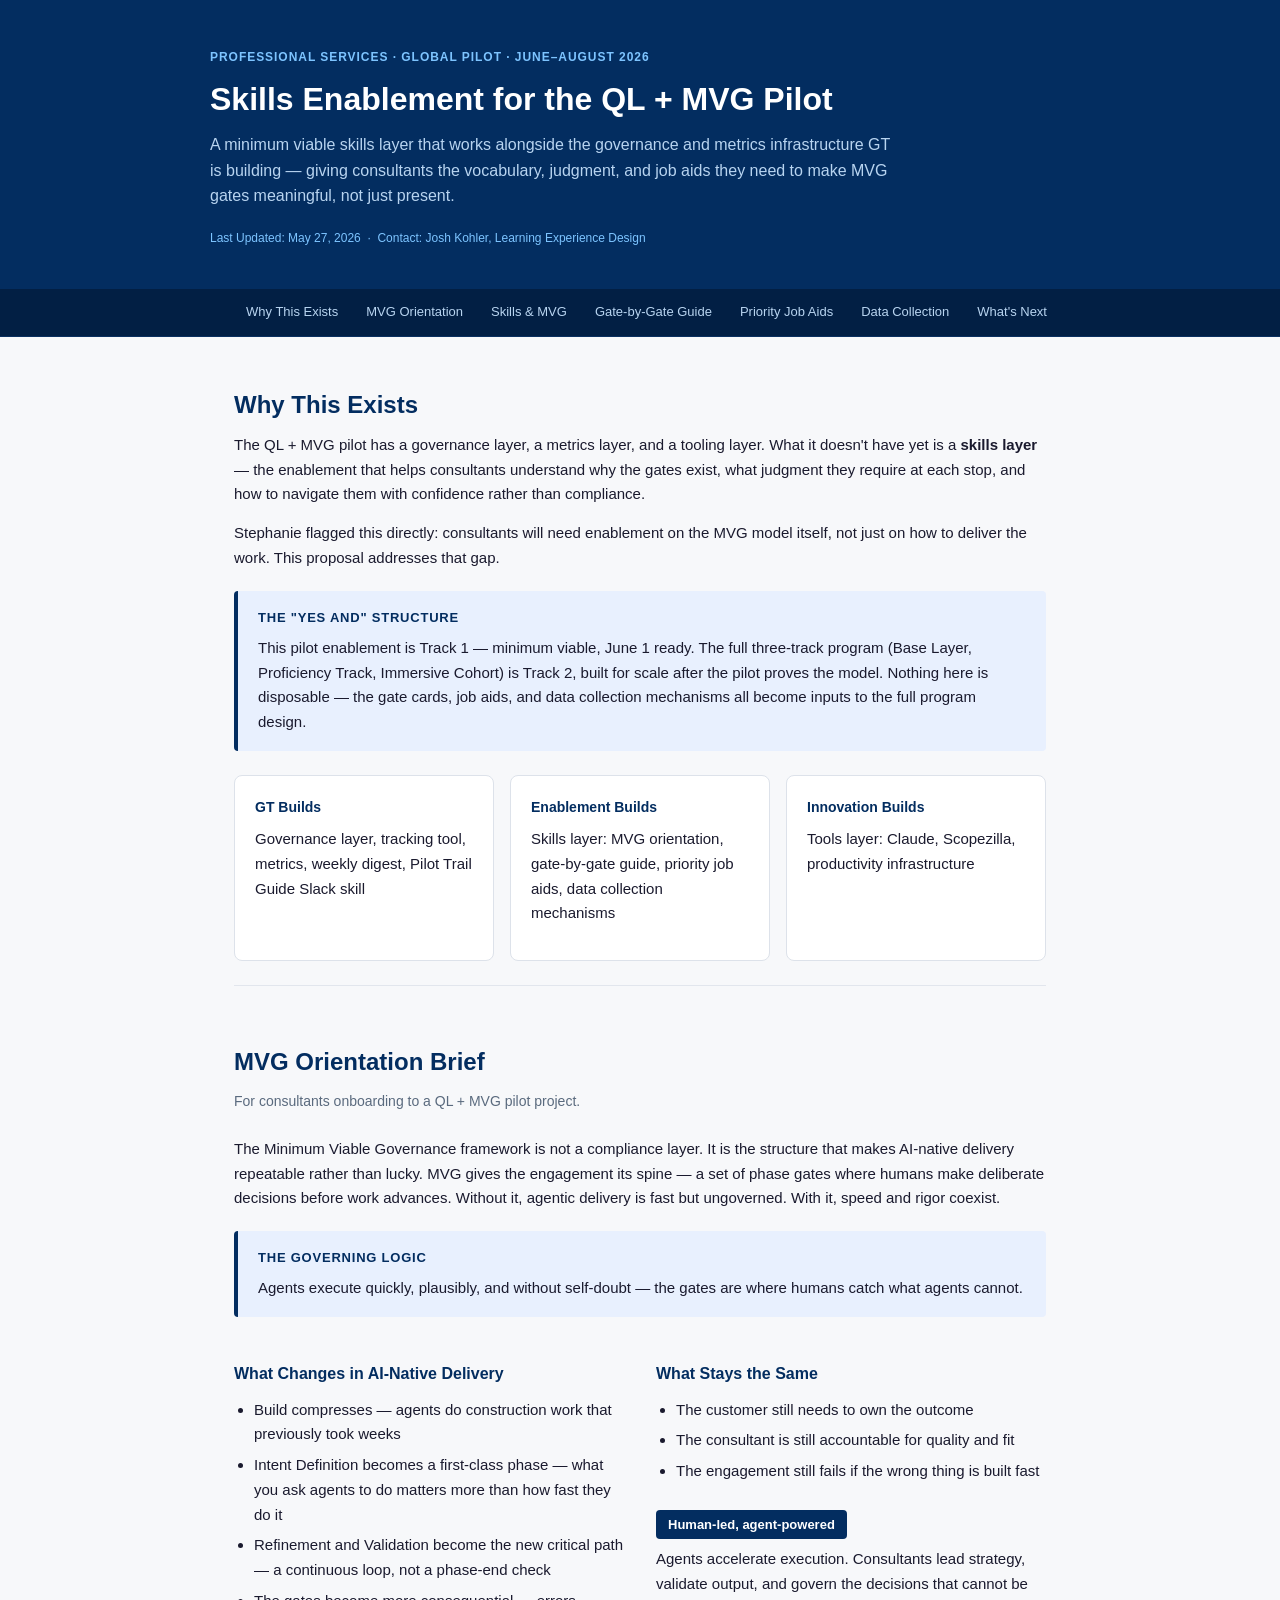
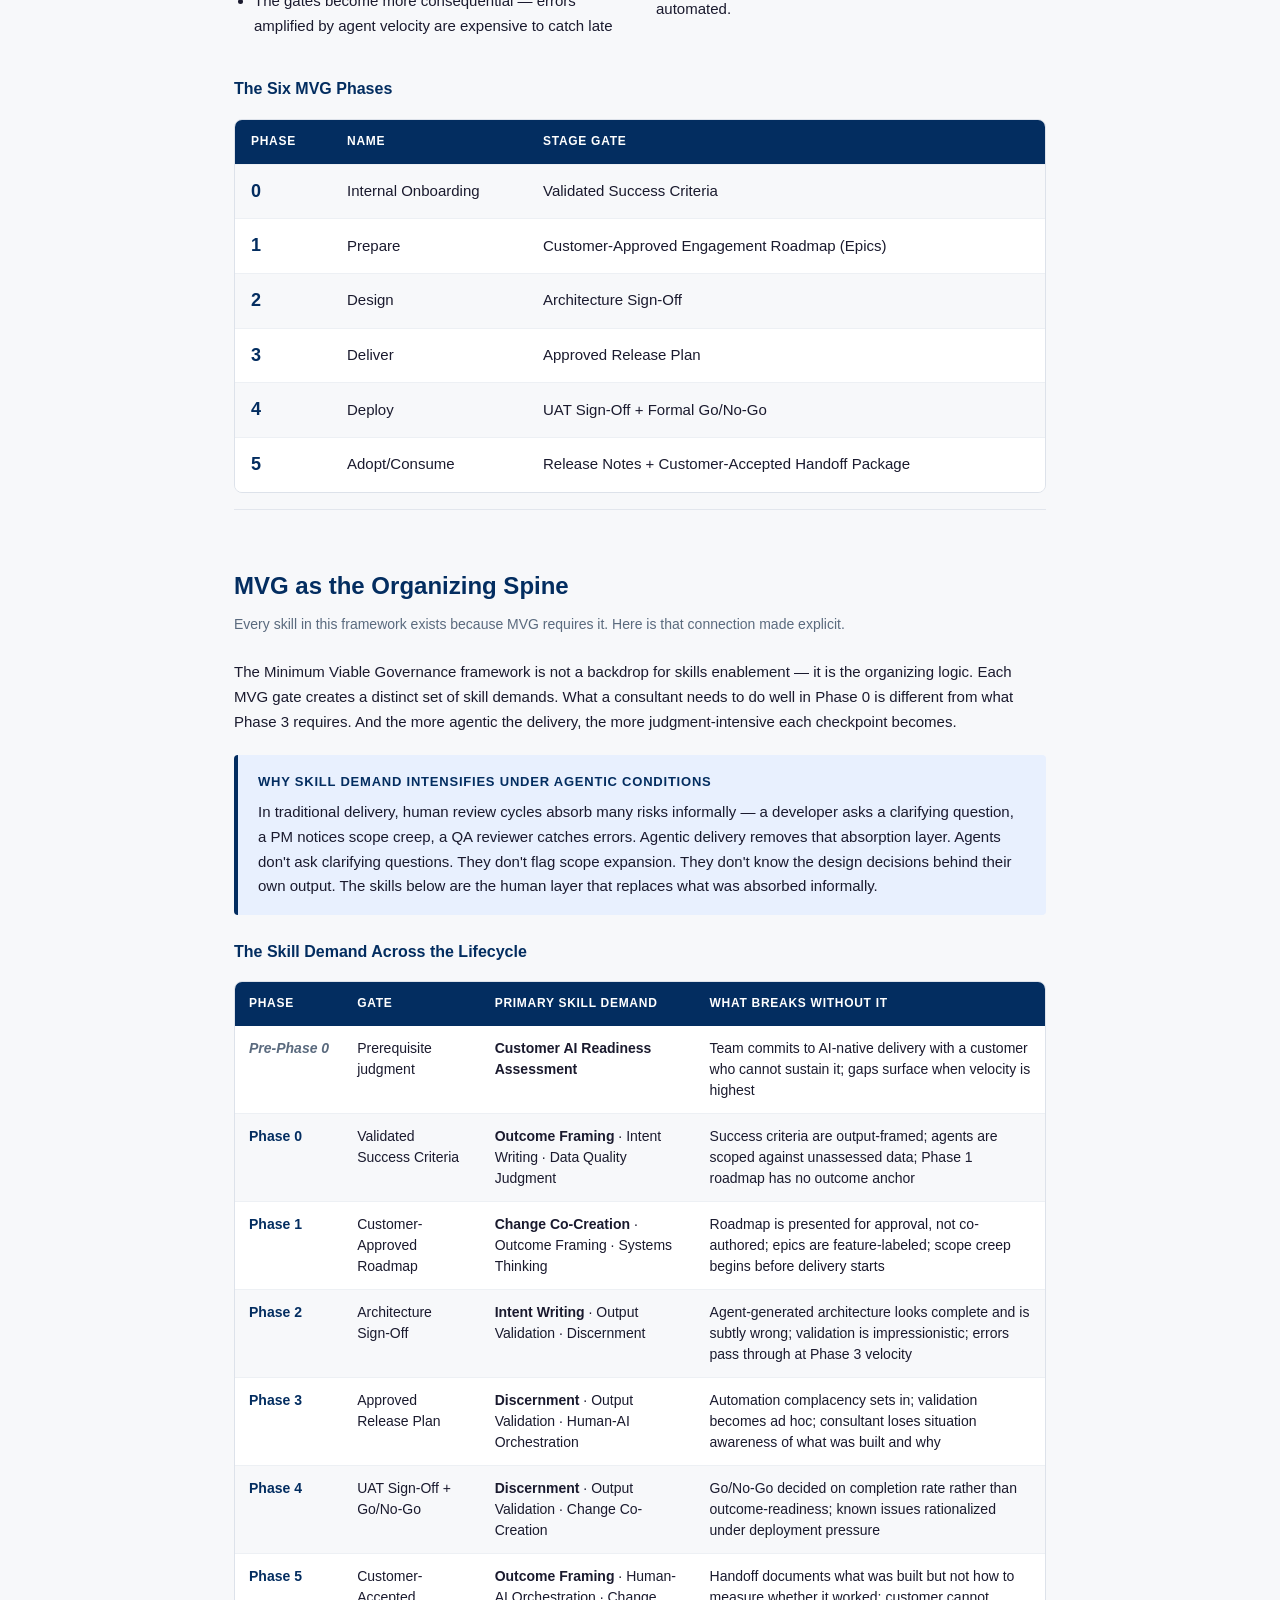
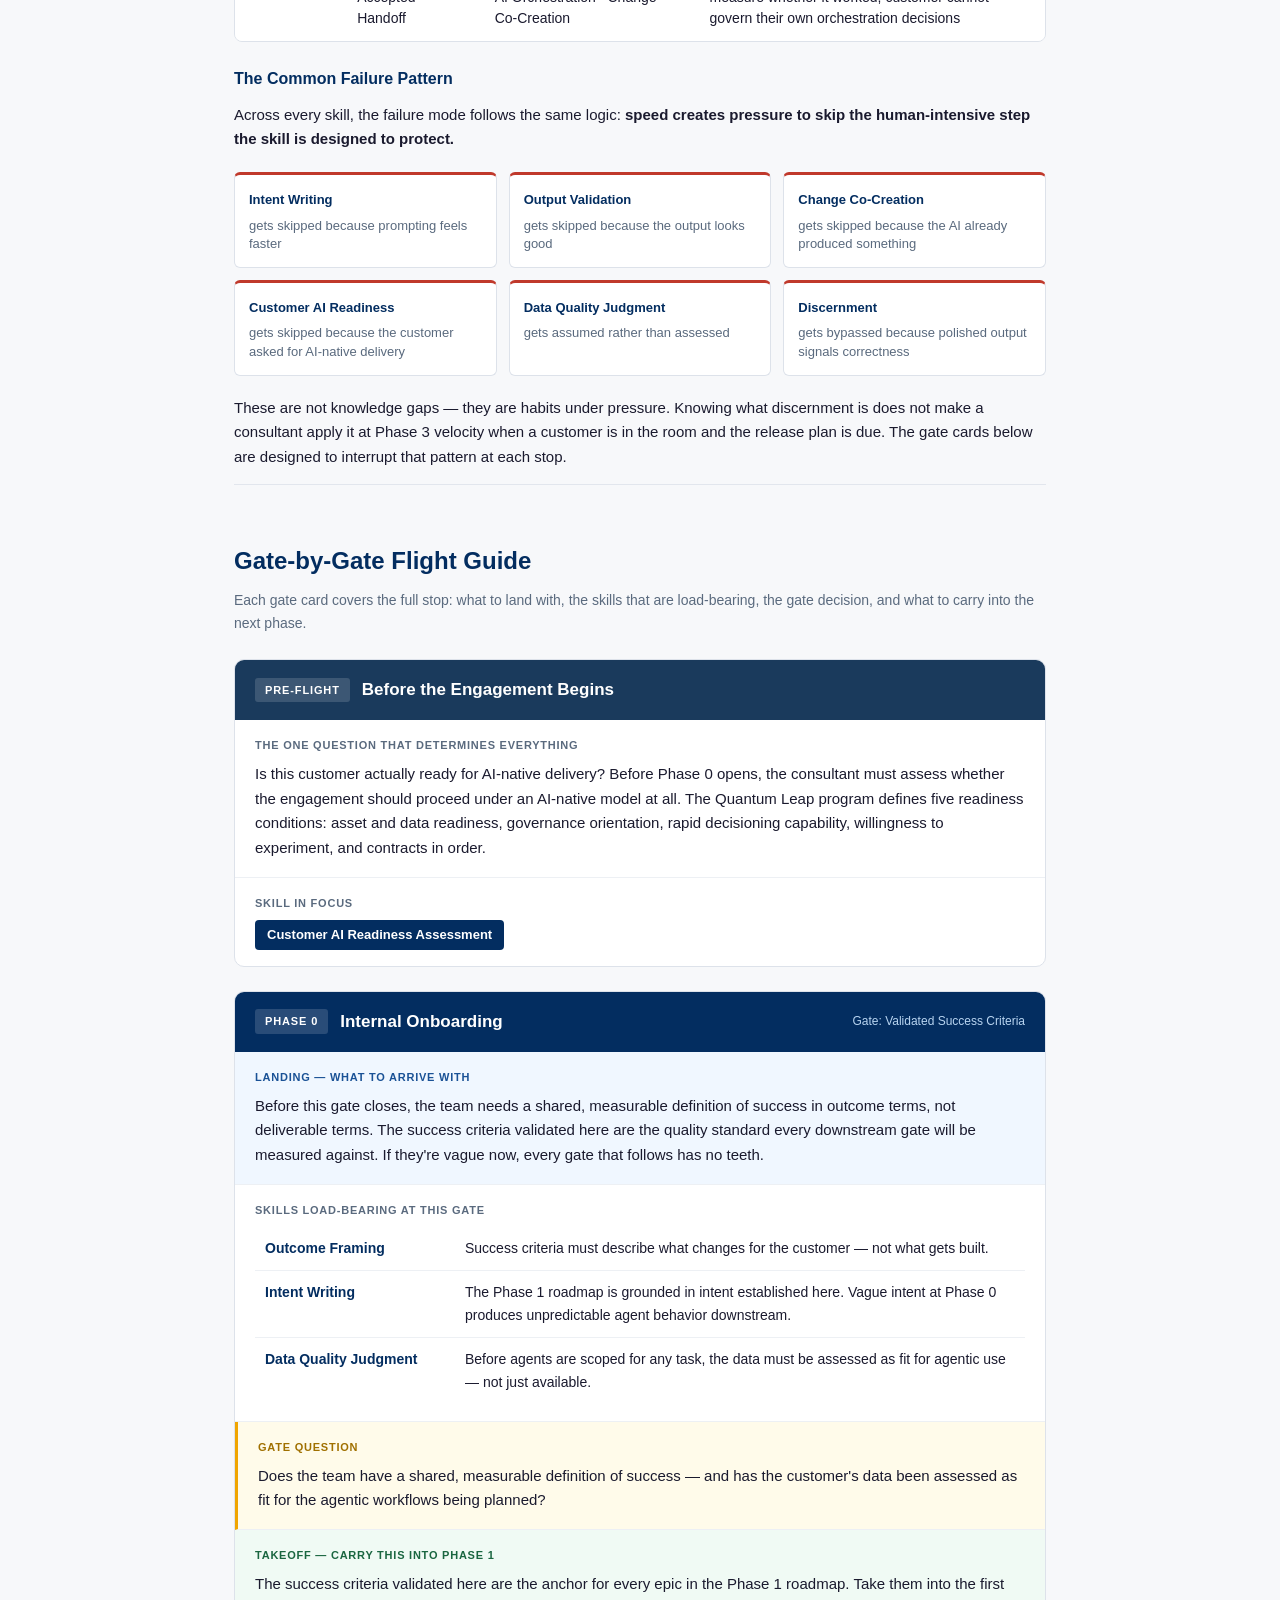
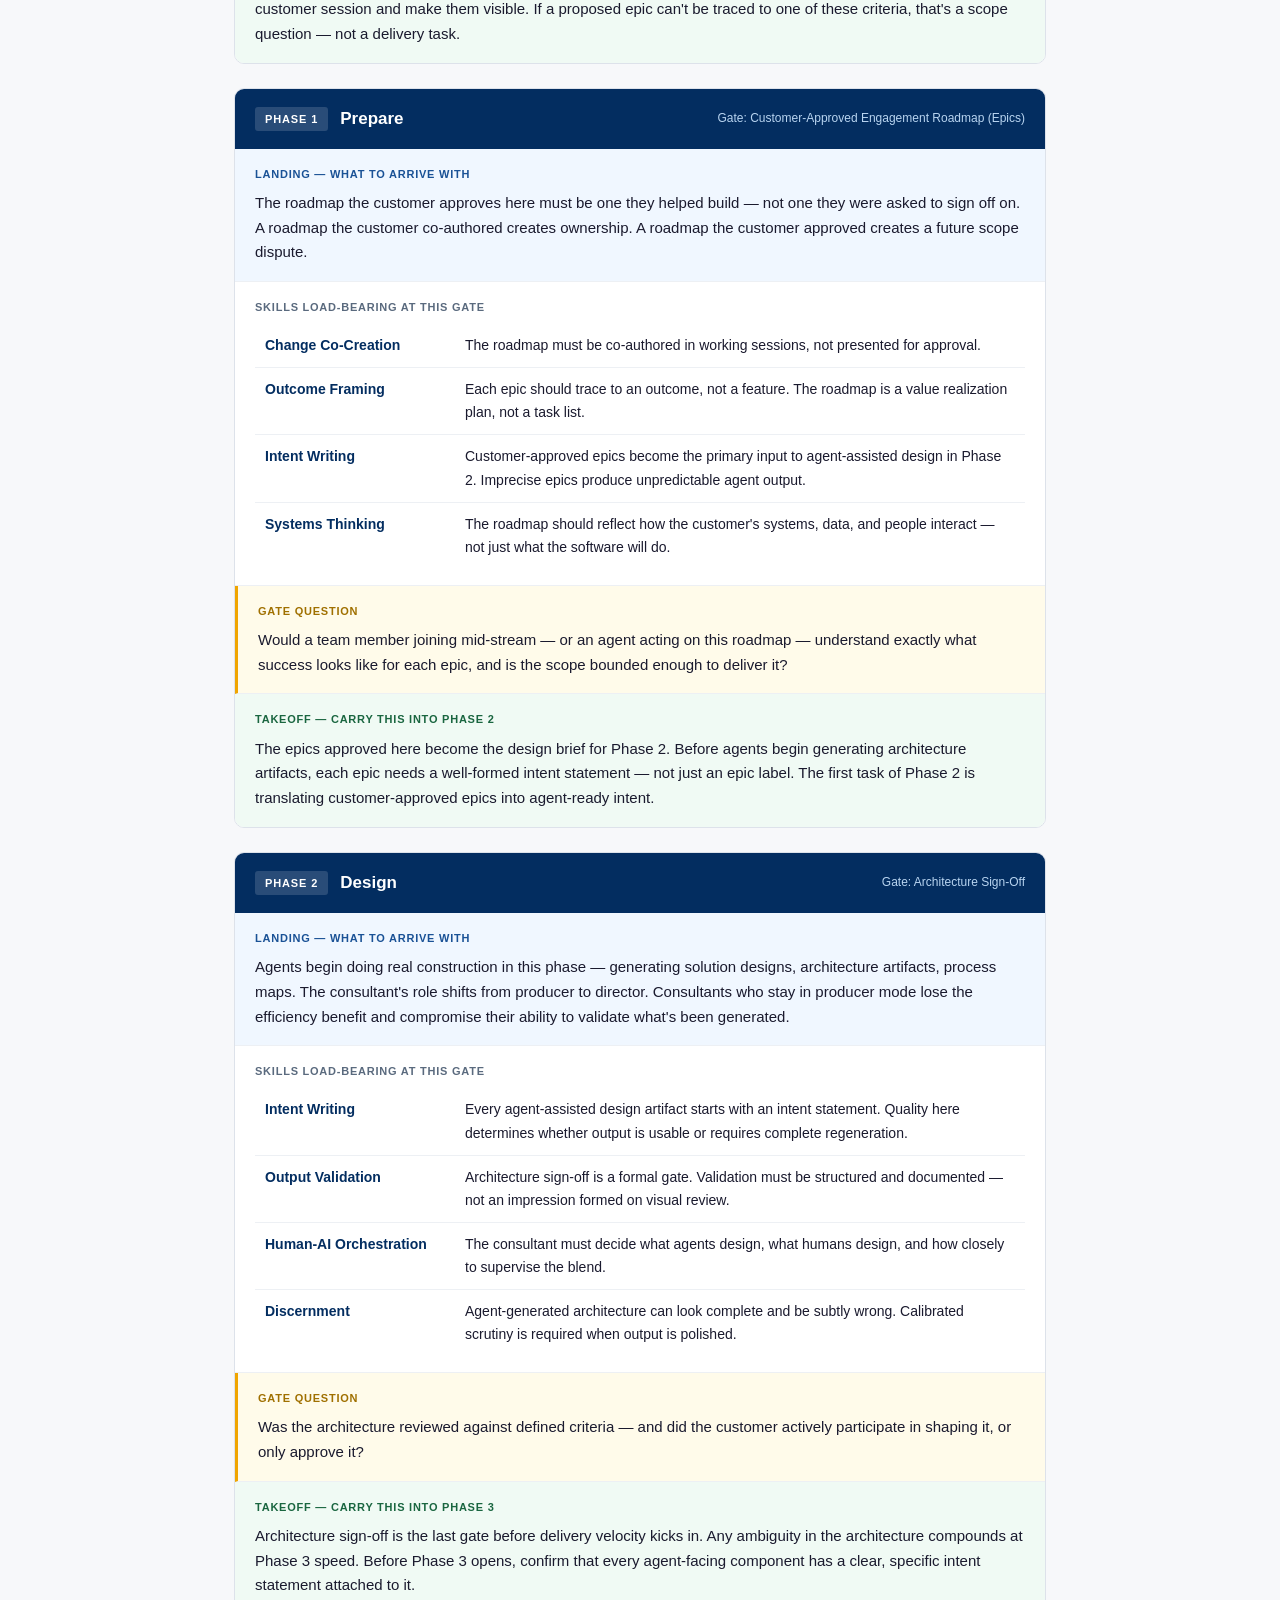
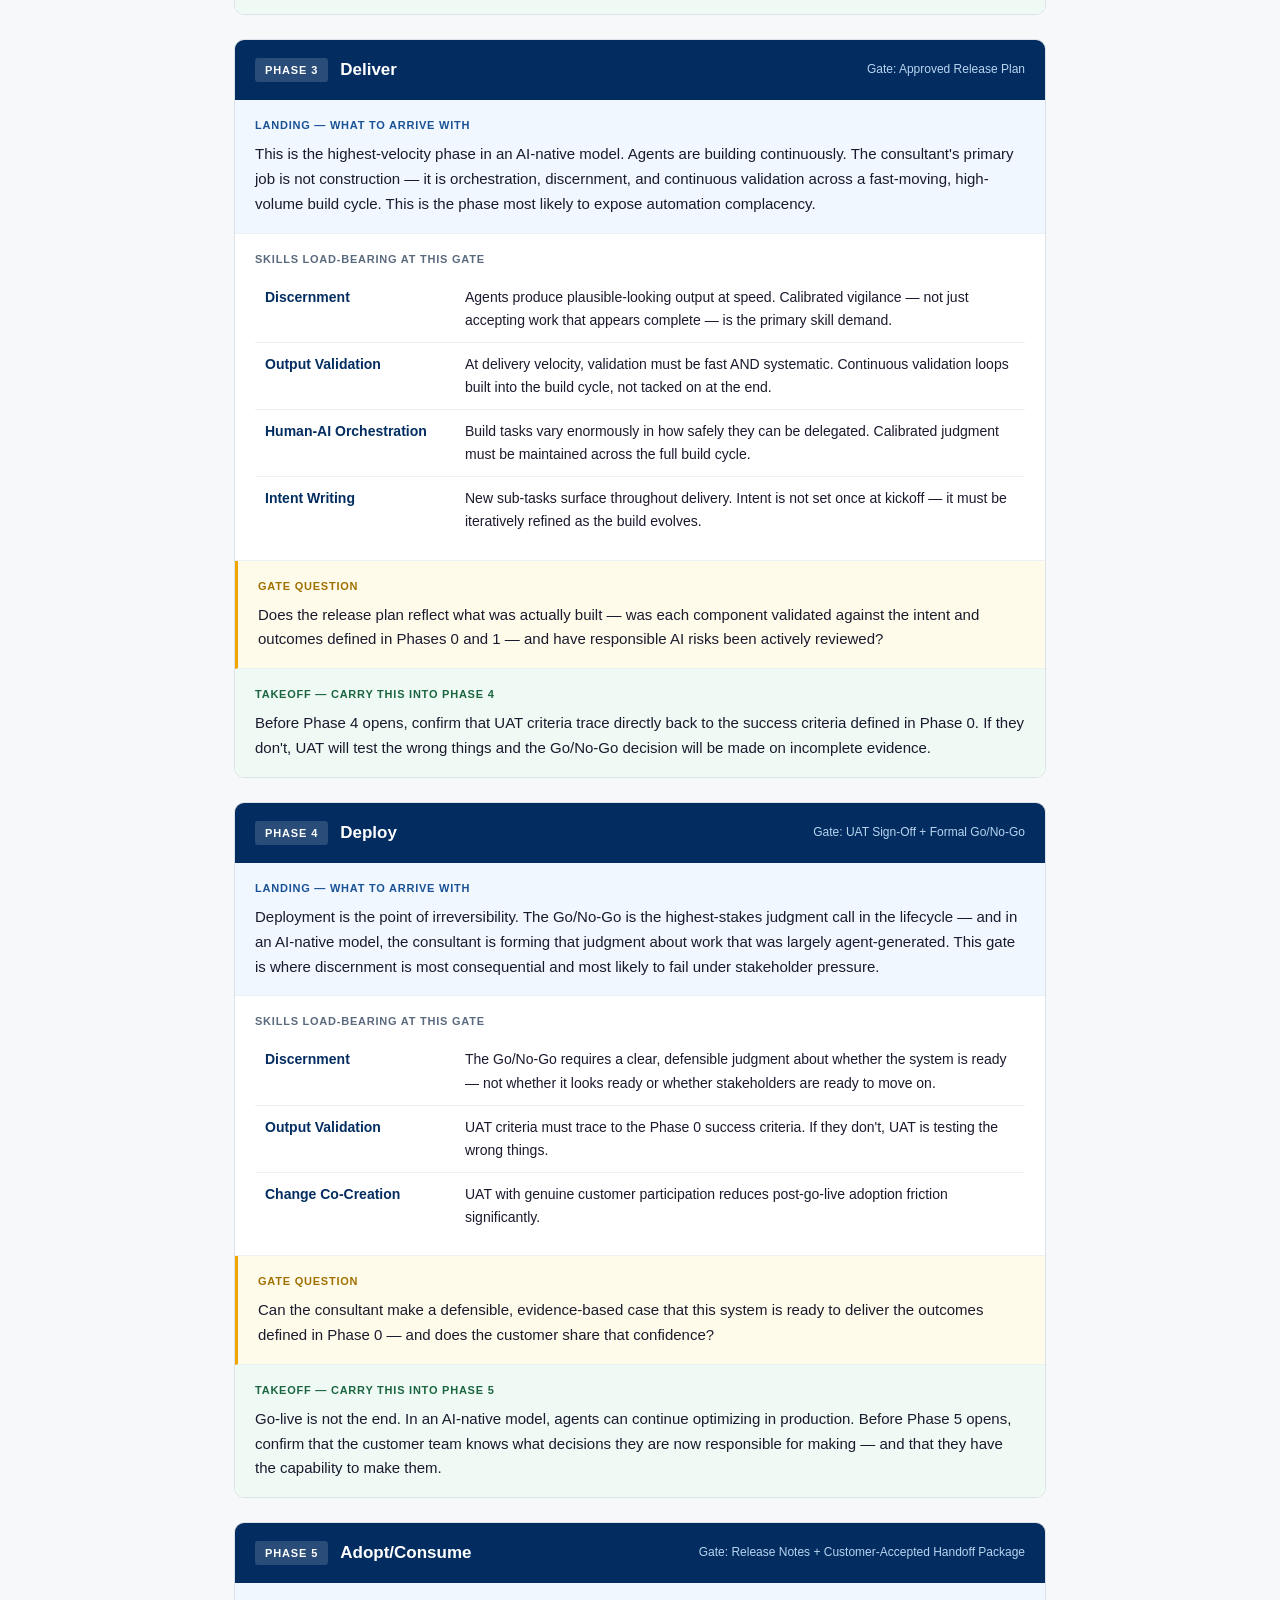
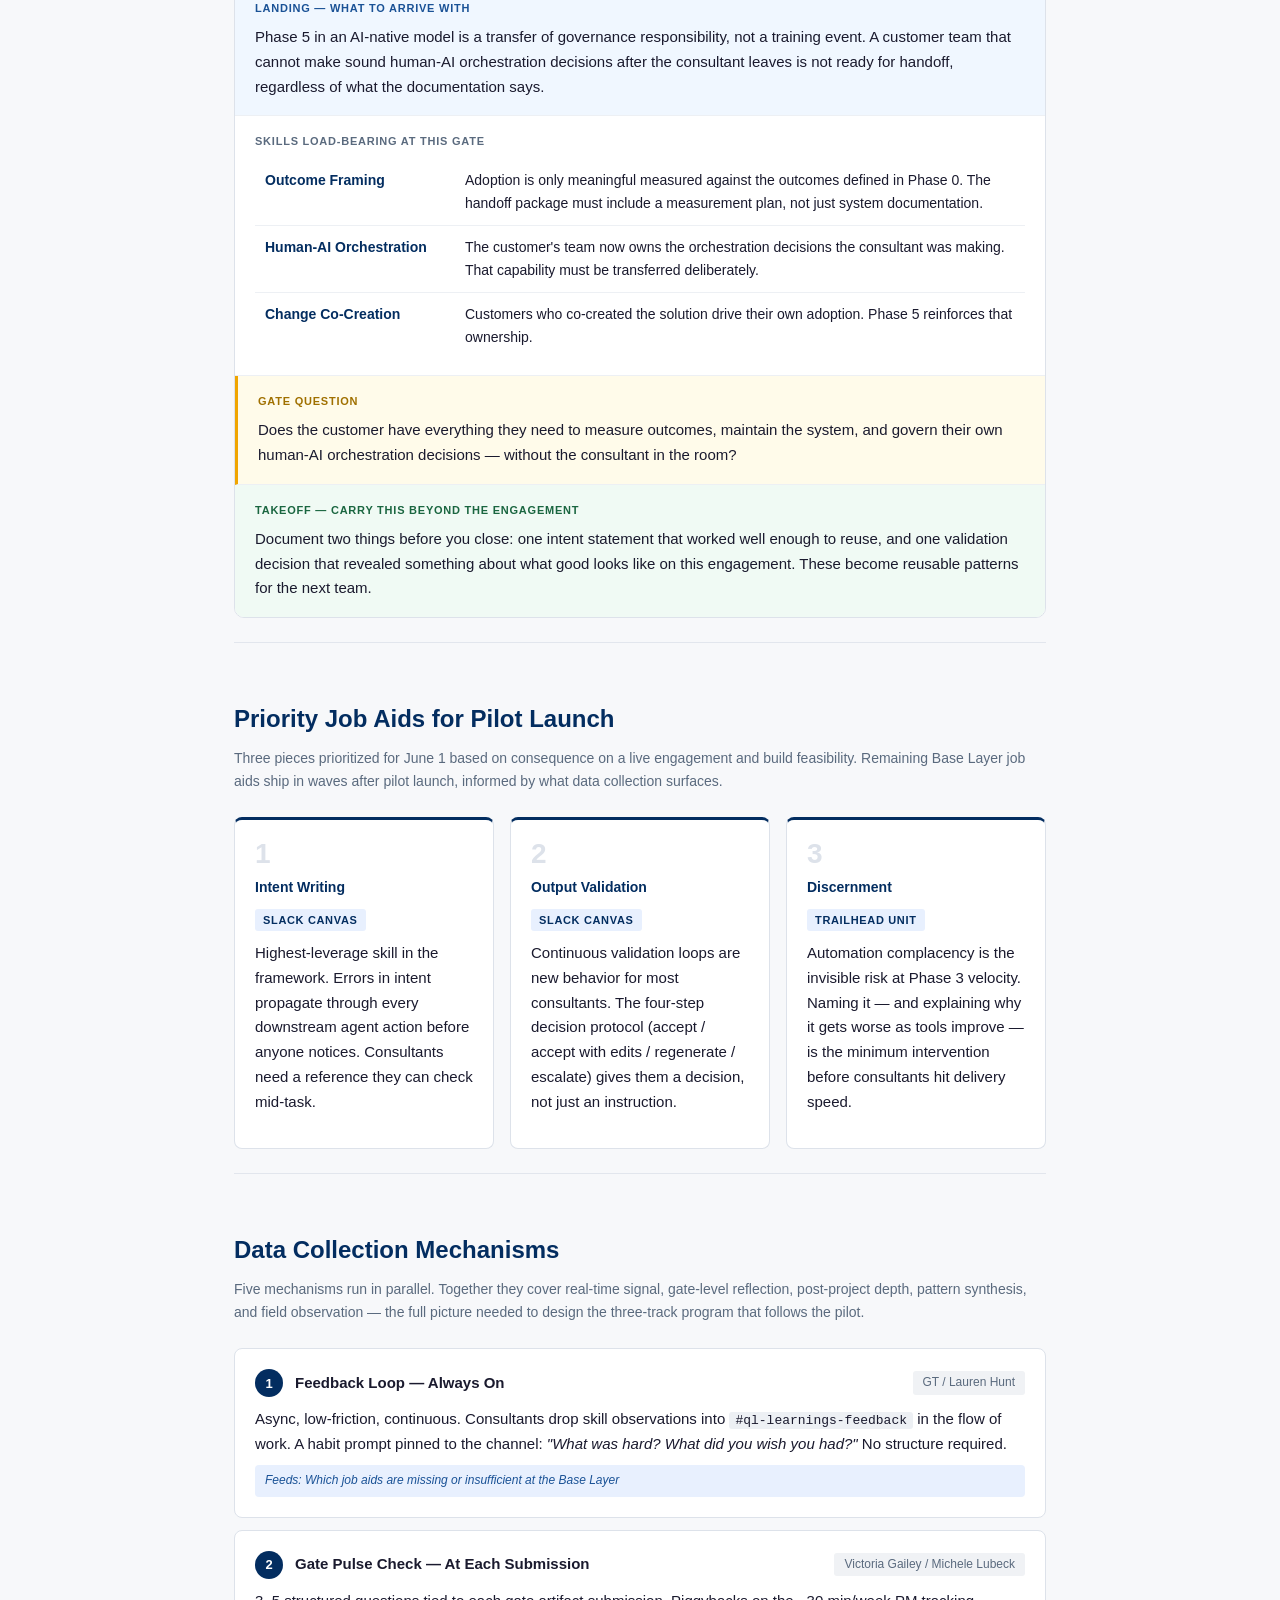
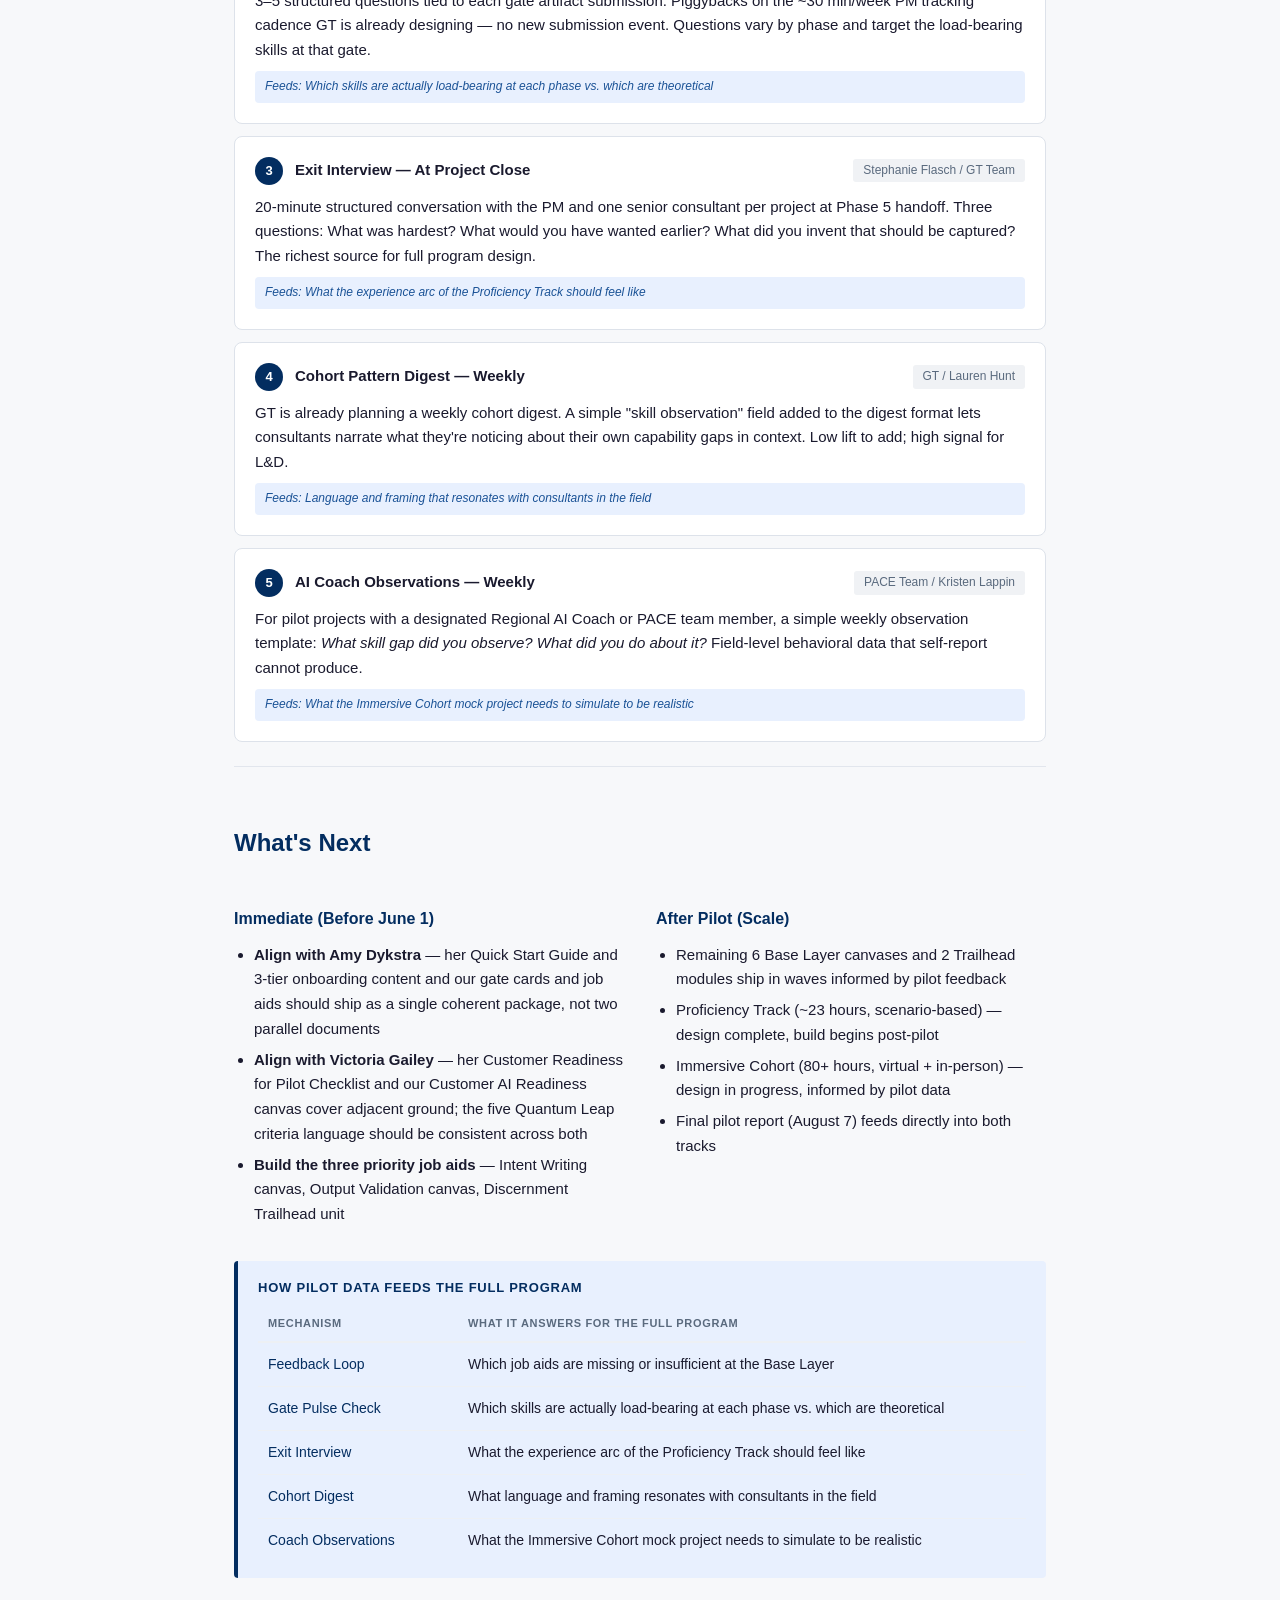
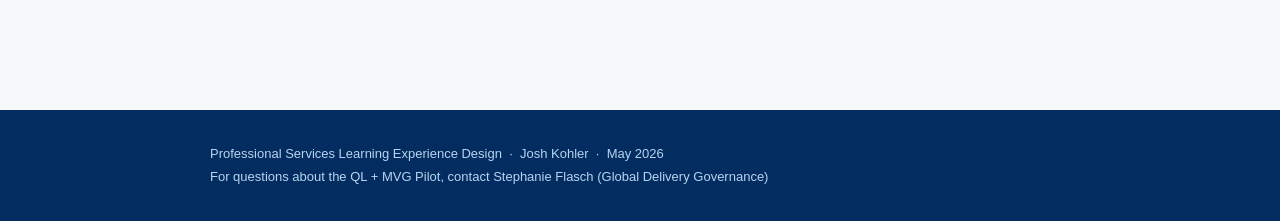
==== commit 87d87481: "Add MVG as organizing spine section to site and MD" ====
--- a/index.html
+++ b/index.html
@@ -21,6 +21,7 @@
     <div class="nav-inner">
       <a href="#why">Why This Exists</a>
       <a href="#orientation">MVG Orientation</a>
+      <a href="#spine">Skills & MVG</a>
       <a href="#gates">Gate-by-Gate Guide</a>
       <a href="#jobaids">Priority Job Aids</a>
       <a href="#data">Data Collection</a>
@@ -115,6 +116,110 @@
           <span class="phase-num">5</span><span>Adopt/Consume</span><span>Release Notes + Customer-Accepted Handoff Package</span>
         </div>
       </div>
+    </section>
+
+    <!-- SKILLS & MVG SPINE -->
+    <section id="spine">
+      <h2>MVG as the Organizing Spine</h2>
+      <p class="section-sub">Every skill in this framework exists because MVG requires it. Here is that connection made explicit.</p>
+
+      <p>The Minimum Viable Governance framework is not a backdrop for skills enablement — it is the organizing logic. Each MVG gate creates a distinct set of skill demands. What a consultant needs to do well in Phase 0 is different from what Phase 3 requires. And the more agentic the delivery, the more judgment-intensive each checkpoint becomes.</p>
+
+      <div class="callout">
+        <div class="callout-title">Why Skill Demand Intensifies Under Agentic Conditions</div>
+        <p>In traditional delivery, human review cycles absorb many risks informally — a developer asks a clarifying question, a PM notices scope creep, a QA reviewer catches errors. Agentic delivery removes that absorption layer. Agents don't ask clarifying questions. They don't flag scope expansion. They don't know the design decisions behind their own output. The skills below are the human layer that replaces what was absorbed informally.</p>
+      </div>
+
+      <h3>The Skill Demand Across the Lifecycle</h3>
+
+      <div class="spine-table-wrap">
+        <table class="spine-table">
+          <thead>
+            <tr>
+              <th>Phase</th>
+              <th>Gate</th>
+              <th>Primary Skill Demand</th>
+              <th>What Breaks Without It</th>
+            </tr>
+          </thead>
+          <tbody>
+            <tr>
+              <td class="phase-cell preflight-cell">Pre-Phase 0</td>
+              <td>Prerequisite judgment</td>
+              <td><strong>Customer AI Readiness Assessment</strong></td>
+              <td>Team commits to AI-native delivery with a customer who cannot sustain it; gaps surface when velocity is highest</td>
+            </tr>
+            <tr>
+              <td class="phase-cell">Phase 0</td>
+              <td>Validated Success Criteria</td>
+              <td><strong>Outcome Framing</strong> · Intent Writing · Data Quality Judgment</td>
+              <td>Success criteria are output-framed; agents are scoped against unassessed data; Phase 1 roadmap has no outcome anchor</td>
+            </tr>
+            <tr>
+              <td class="phase-cell">Phase 1</td>
+              <td>Customer-Approved Roadmap</td>
+              <td><strong>Change Co-Creation</strong> · Outcome Framing · Systems Thinking</td>
+              <td>Roadmap is presented for approval, not co-authored; epics are feature-labeled; scope creep begins before delivery starts</td>
+            </tr>
+            <tr>
+              <td class="phase-cell">Phase 2</td>
+              <td>Architecture Sign-Off</td>
+              <td><strong>Intent Writing</strong> · Output Validation · Discernment</td>
+              <td>Agent-generated architecture looks complete and is subtly wrong; validation is impressionistic; errors pass through at Phase 3 velocity</td>
+            </tr>
+            <tr>
+              <td class="phase-cell">Phase 3</td>
+              <td>Approved Release Plan</td>
+              <td><strong>Discernment</strong> · Output Validation · Human-AI Orchestration</td>
+              <td>Automation complacency sets in; validation becomes ad hoc; consultant loses situation awareness of what was built and why</td>
+            </tr>
+            <tr>
+              <td class="phase-cell">Phase 4</td>
+              <td>UAT Sign-Off + Go/No-Go</td>
+              <td><strong>Discernment</strong> · Output Validation · Change Co-Creation</td>
+              <td>Go/No-Go decided on completion rate rather than outcome-readiness; known issues rationalized under deployment pressure</td>
+            </tr>
+            <tr>
+              <td class="phase-cell">Phase 5</td>
+              <td>Customer-Accepted Handoff</td>
+              <td><strong>Outcome Framing</strong> · Human-AI Orchestration · Change Co-Creation</td>
+              <td>Handoff documents what was built but not how to measure whether it worked; customer cannot govern their own orchestration decisions</td>
+            </tr>
+          </tbody>
+        </table>
+      </div>
+
+      <h3>The Common Failure Pattern</h3>
+      <p>Across every skill, the failure mode follows the same logic: <strong>speed creates pressure to skip the human-intensive step the skill is designed to protect.</strong></p>
+
+      <div class="failure-grid">
+        <div class="failure-item">
+          <div class="failure-skill">Intent Writing</div>
+          <div class="failure-skip">gets skipped because prompting feels faster</div>
+        </div>
+        <div class="failure-item">
+          <div class="failure-skill">Output Validation</div>
+          <div class="failure-skip">gets skipped because the output looks good</div>
+        </div>
+        <div class="failure-item">
+          <div class="failure-skill">Change Co-Creation</div>
+          <div class="failure-skip">gets skipped because the AI already produced something</div>
+        </div>
+        <div class="failure-item">
+          <div class="failure-skill">Customer AI Readiness</div>
+          <div class="failure-skip">gets skipped because the customer asked for AI-native delivery</div>
+        </div>
+        <div class="failure-item">
+          <div class="failure-skill">Data Quality Judgment</div>
+          <div class="failure-skip">gets assumed rather than assessed</div>
+        </div>
+        <div class="failure-item">
+          <div class="failure-skill">Discernment</div>
+          <div class="failure-skip">gets bypassed because polished output signals correctness</div>
+        </div>
+      </div>
+
+      <p>These are not knowledge gaps — they are habits under pressure. Knowing what discernment is does not make a consultant apply it at Phase 3 velocity when a customer is in the room and the release plan is due. The gate cards below are designed to interrupt that pattern at each stop.</p>
     </section>
 
     <!-- GATE BY GATE -->
--- a/style.css
+++ b/style.css
@@ -399,12 +399,81 @@
   line-height: 1.8;
 }
 
+/* Spine table */
+.spine-table-wrap {
+  overflow-x: auto;
+  margin: 16px 0 24px;
+  border-radius: 8px;
+  border: 1px solid #dde2ea;
+}
+.spine-table {
+  width: 100%;
+  border-collapse: collapse;
+  font-size: 14px;
+  background: #fff;
+}
+.spine-table thead tr {
+  background: #032D60;
+  color: #fff;
+}
+.spine-table th {
+  text-align: left;
+  padding: 12px 14px;
+  font-size: 12px;
+  font-weight: 600;
+  text-transform: uppercase;
+  letter-spacing: 0.06em;
+}
+.spine-table td {
+  padding: 12px 14px;
+  border-bottom: 1px solid #edf0f4;
+  vertical-align: top;
+  line-height: 1.5;
+}
+.spine-table tbody tr:last-child td { border-bottom: none; }
+.spine-table tbody tr:nth-child(even) td { background: #f7f8fa; }
+.phase-cell {
+  font-weight: 700;
+  color: #032D60;
+  white-space: nowrap;
+  width: 100px;
+}
+.preflight-cell { color: #5a6a7e; font-style: italic; }
+
+/* Failure grid */
+.failure-grid {
+  display: grid;
+  grid-template-columns: repeat(3, 1fr);
+  gap: 12px;
+  margin: 20px 0;
+}
+.failure-item {
+  background: #fff;
+  border: 1px solid #dde2ea;
+  border-top: 3px solid #c0392b;
+  border-radius: 6px;
+  padding: 14px;
+}
+.failure-skill {
+  font-weight: 700;
+  font-size: 13px;
+  color: #032D60;
+  margin-bottom: 6px;
+}
+.failure-skip {
+  font-size: 13px;
+  color: #5a6a7e;
+  line-height: 1.4;
+}
+
 /* Responsive */
 @media (max-width: 640px) {
   .three-col { grid-template-columns: 1fr; }
   .two-col { grid-template-columns: 1fr; }
+  .failure-grid { grid-template-columns: 1fr; }
   .phase-row { grid-template-columns: 48px 1fr; }
   .phase-row span:last-child { grid-column: 2; }
   .gate-header { flex-direction: column; align-items: flex-start; gap: 6px; }
   .skills-table td:first-child { white-space: normal; width: auto; }
-}
+  .phase-cell { white-space: normal; }
+}
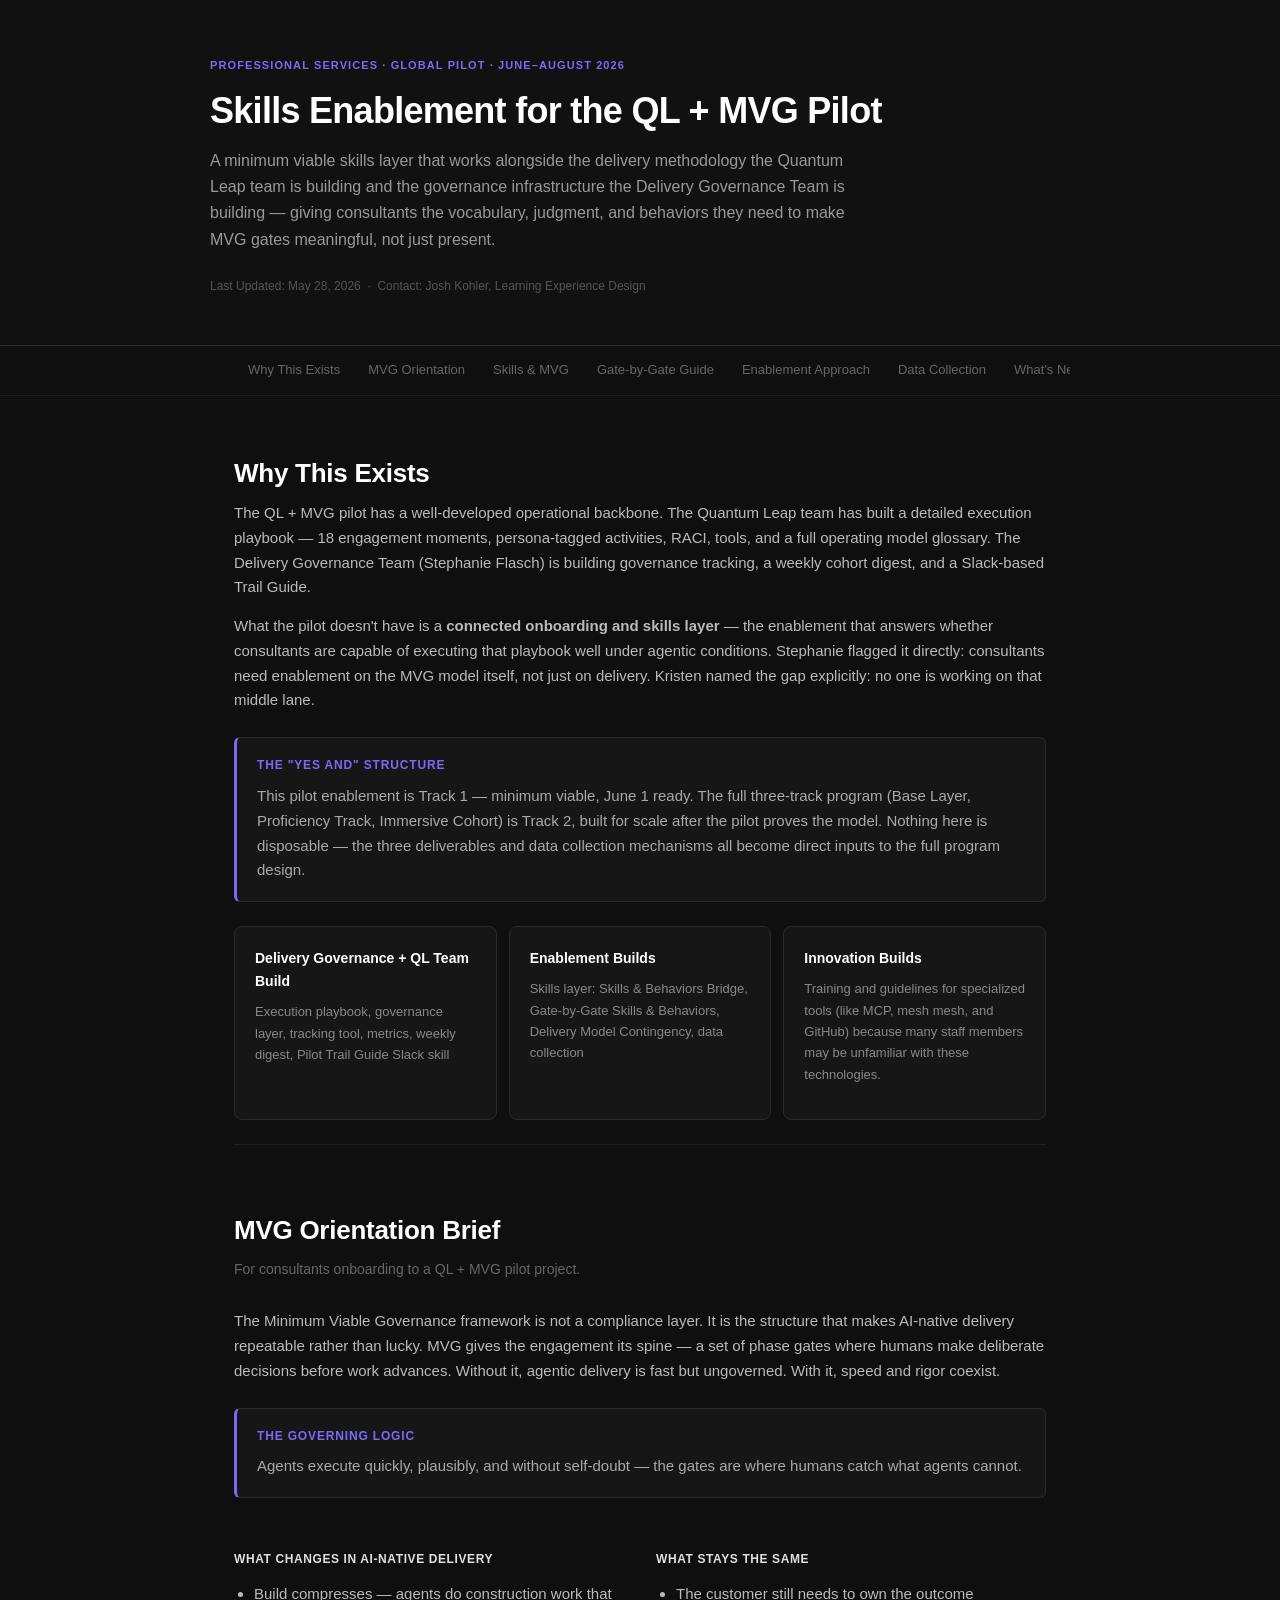
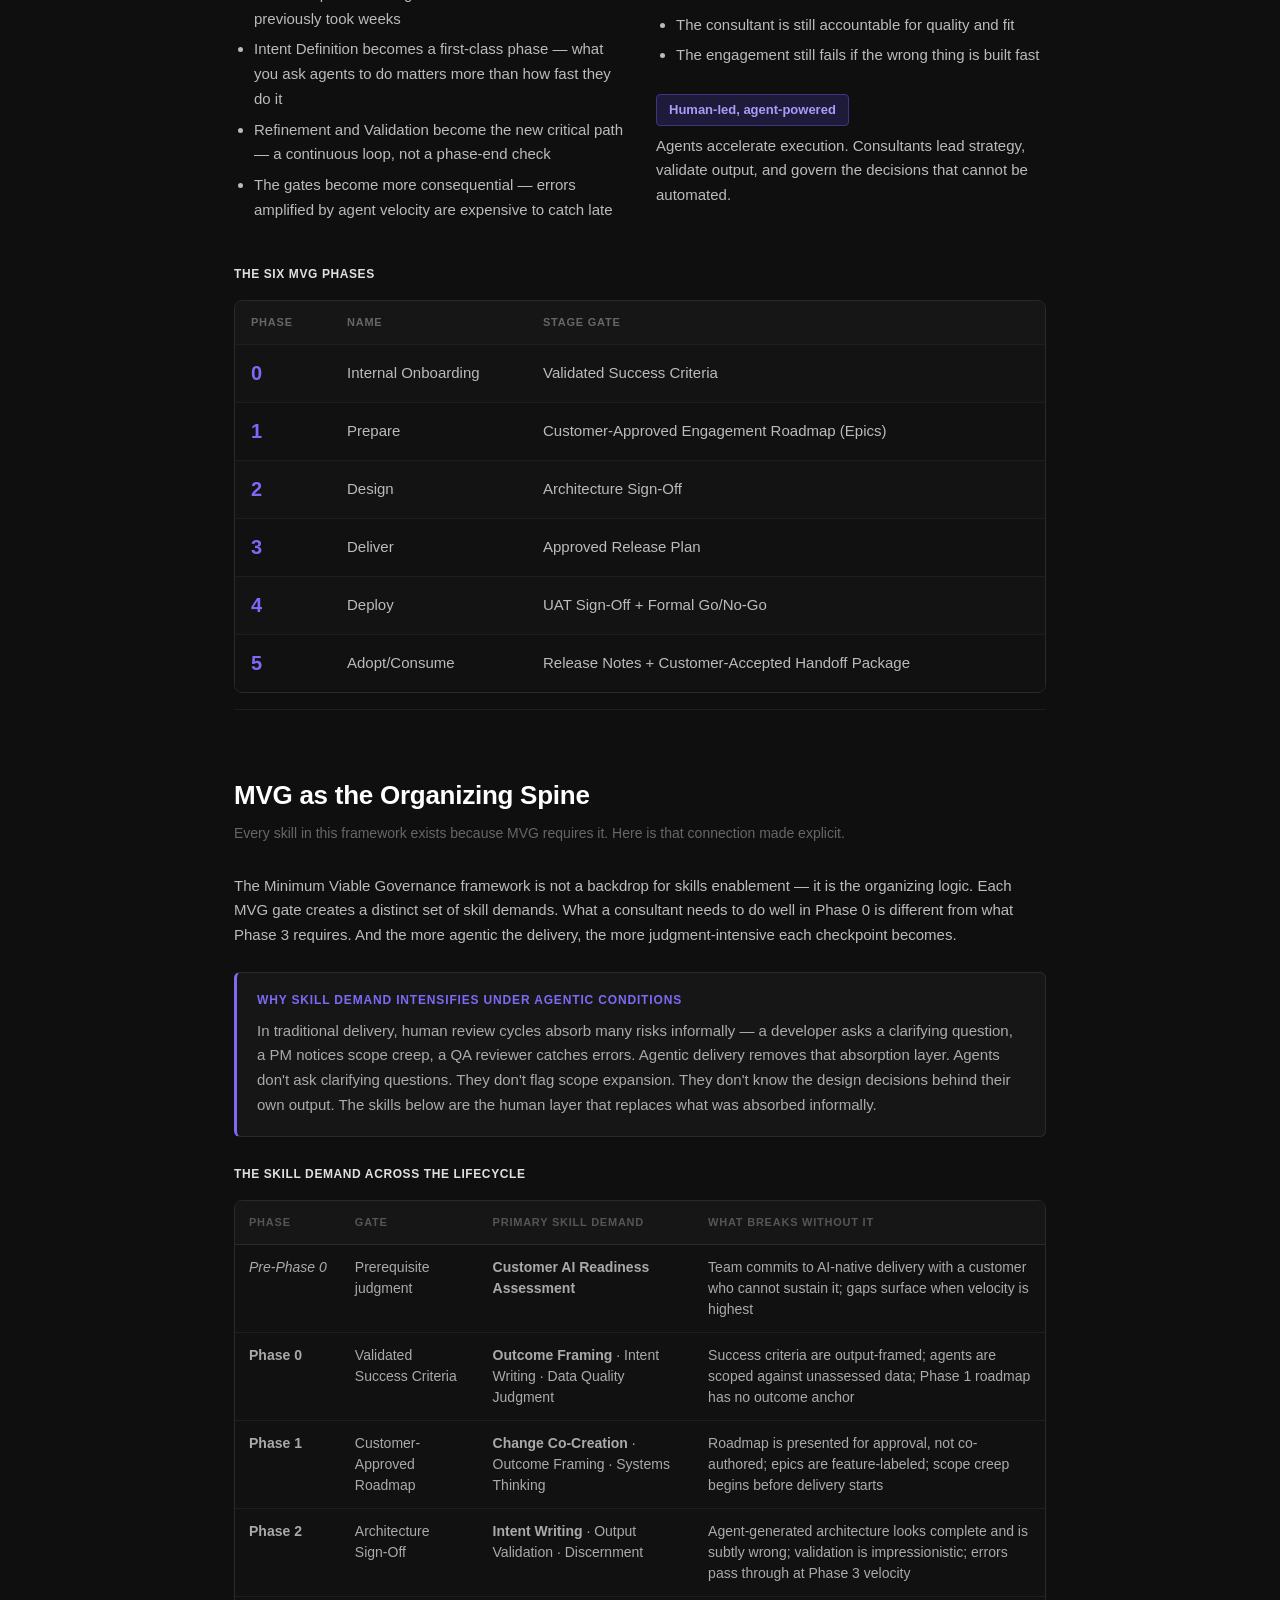
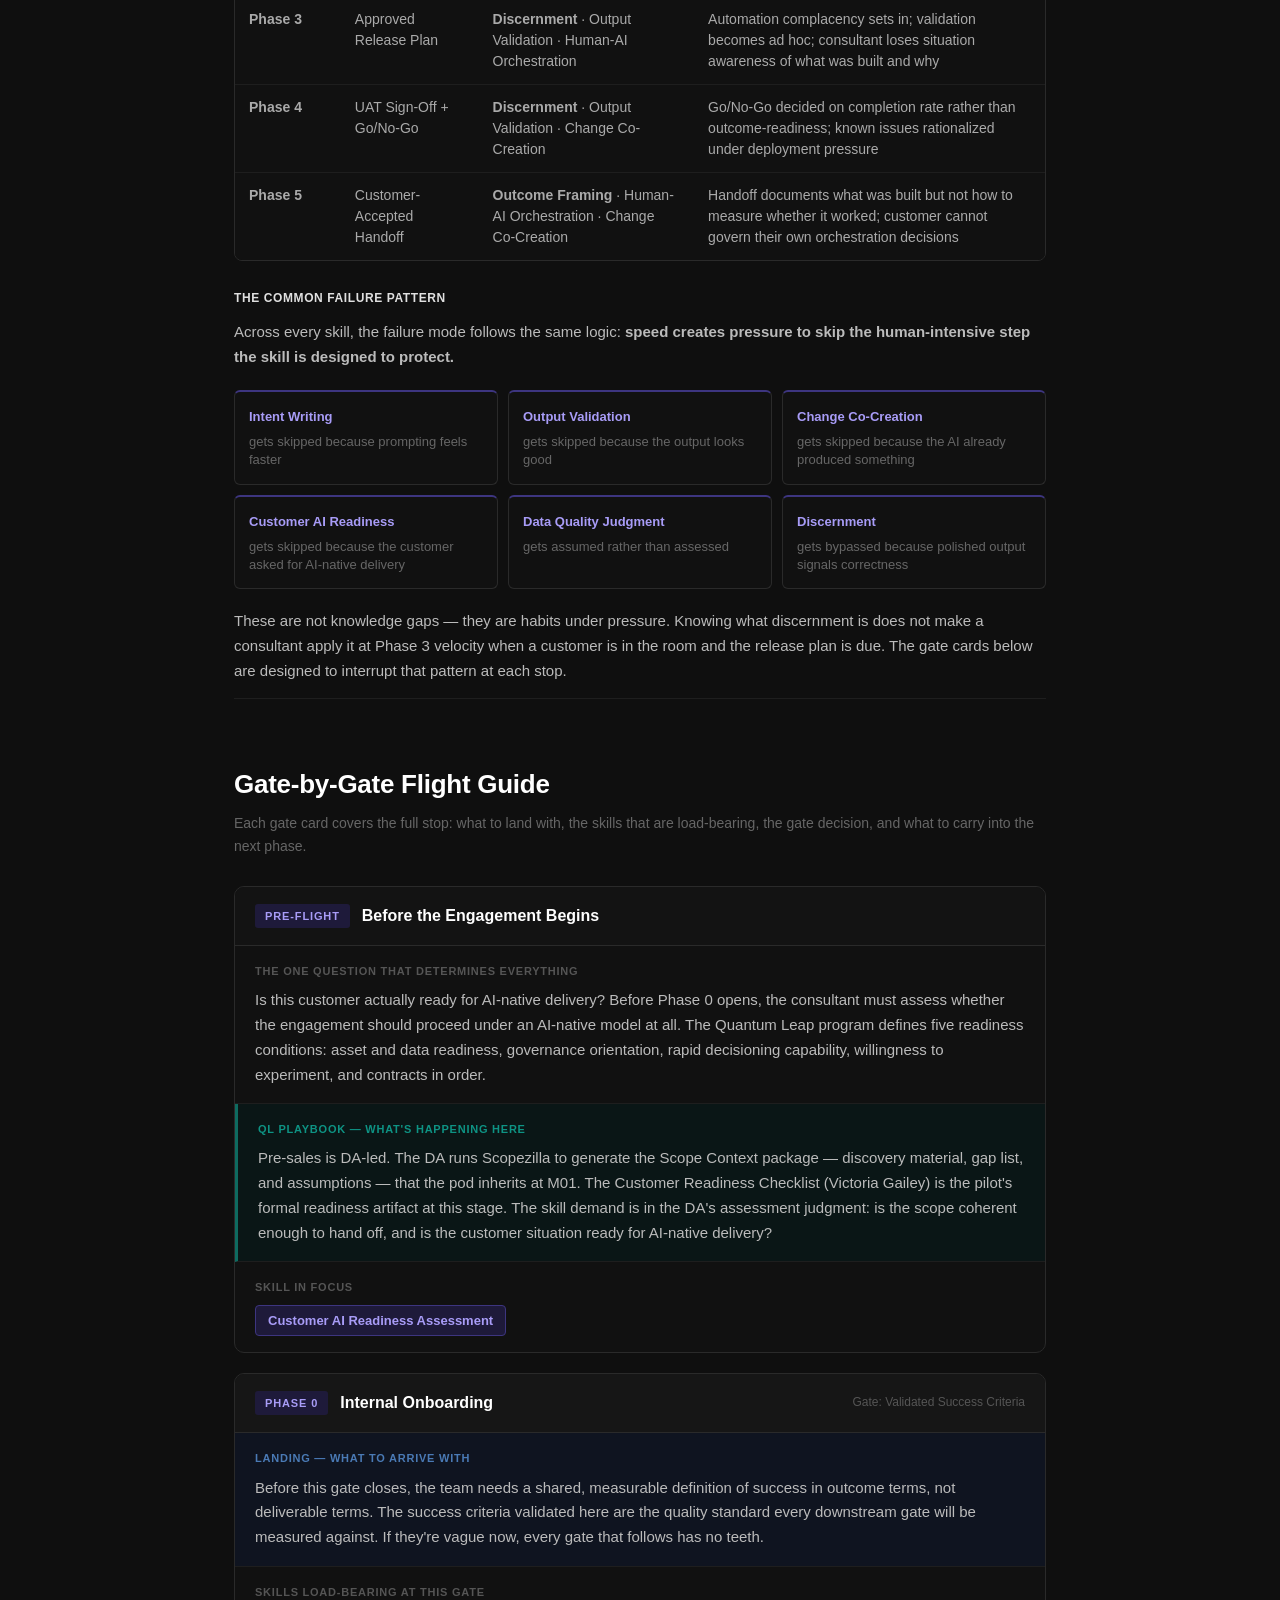
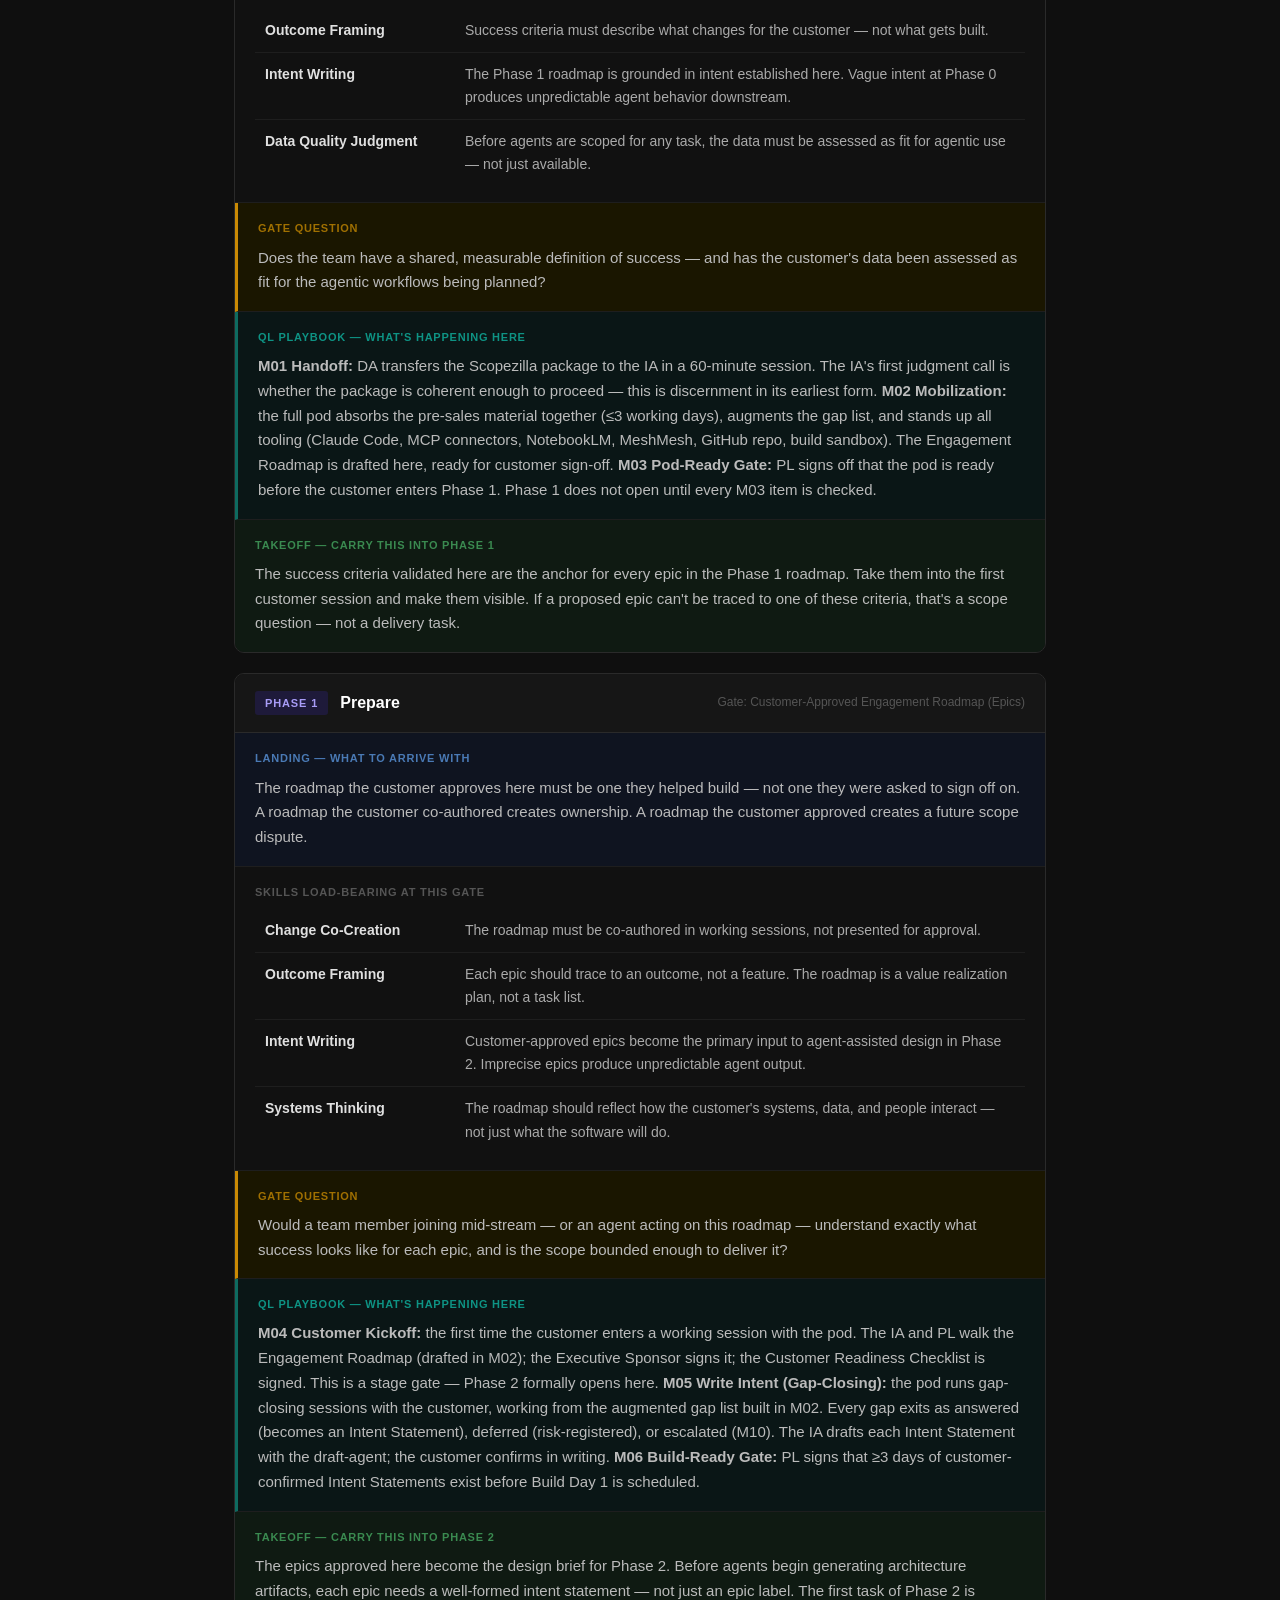
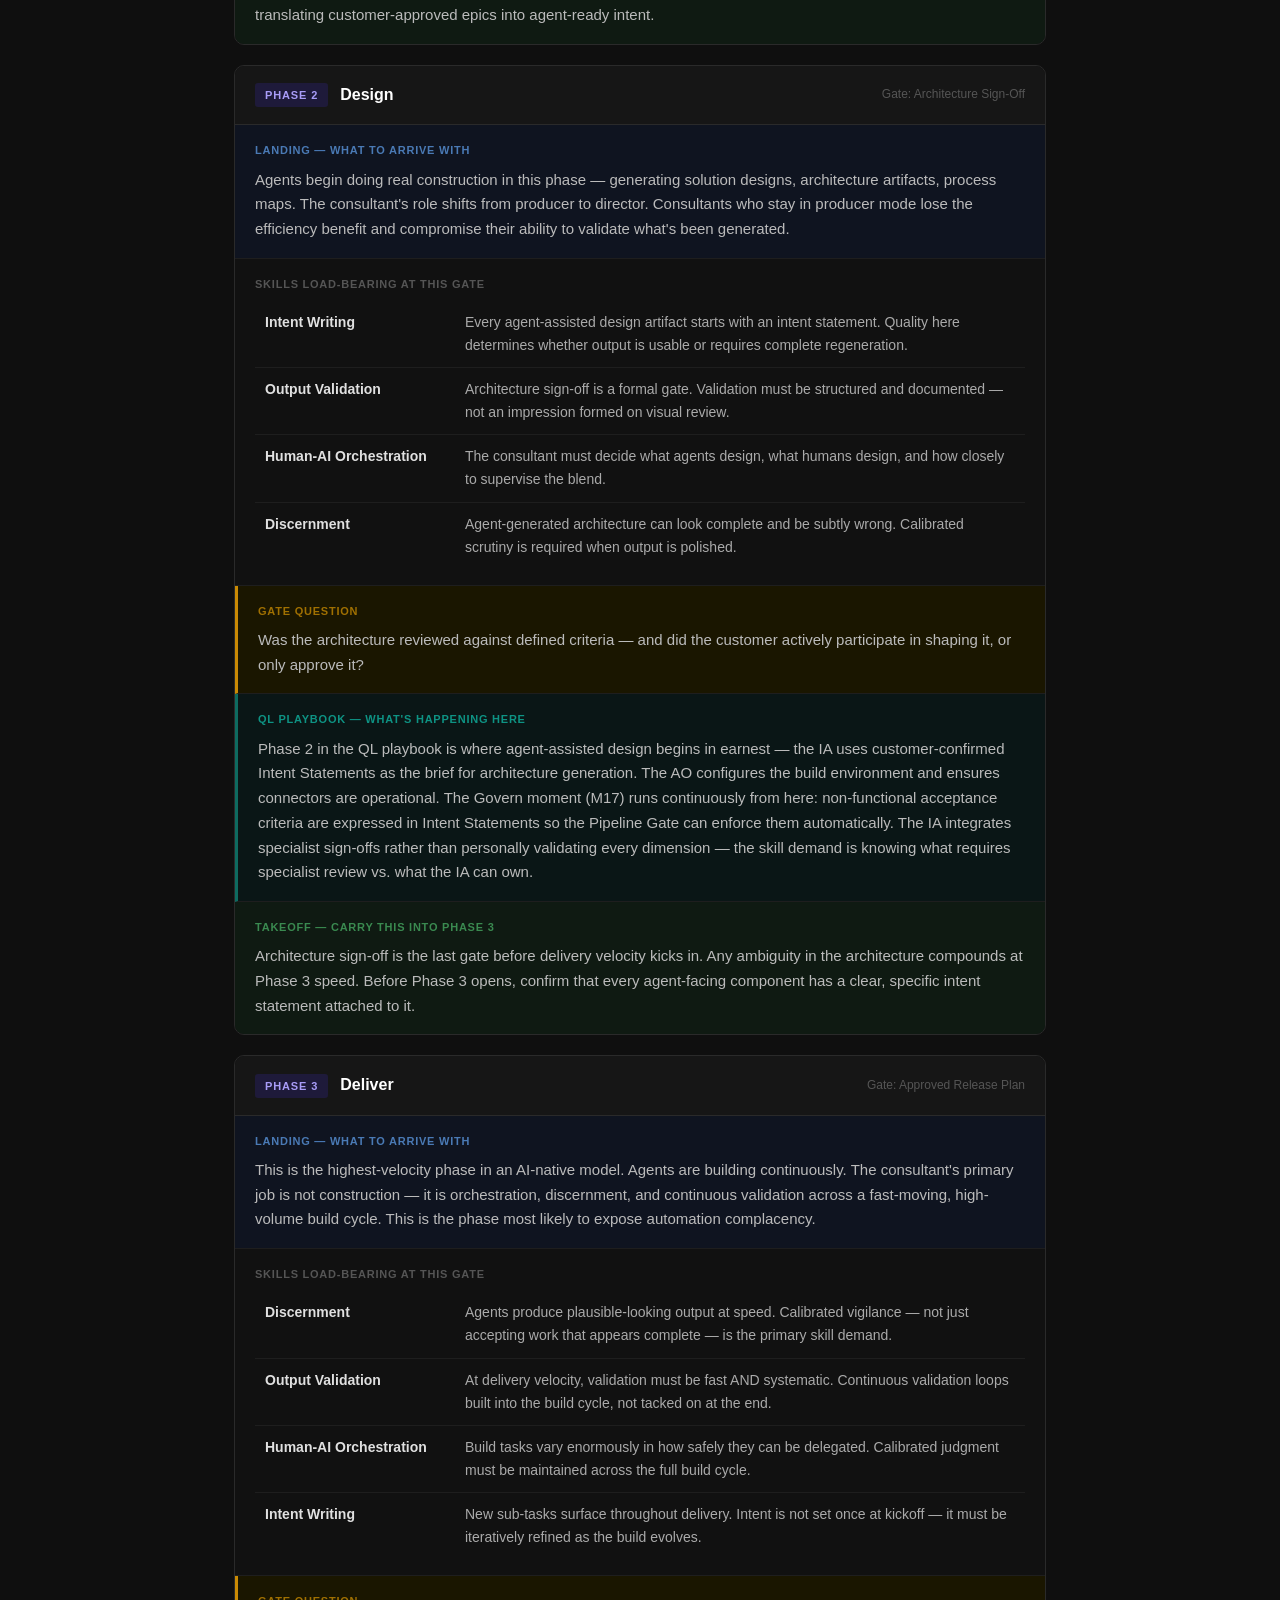
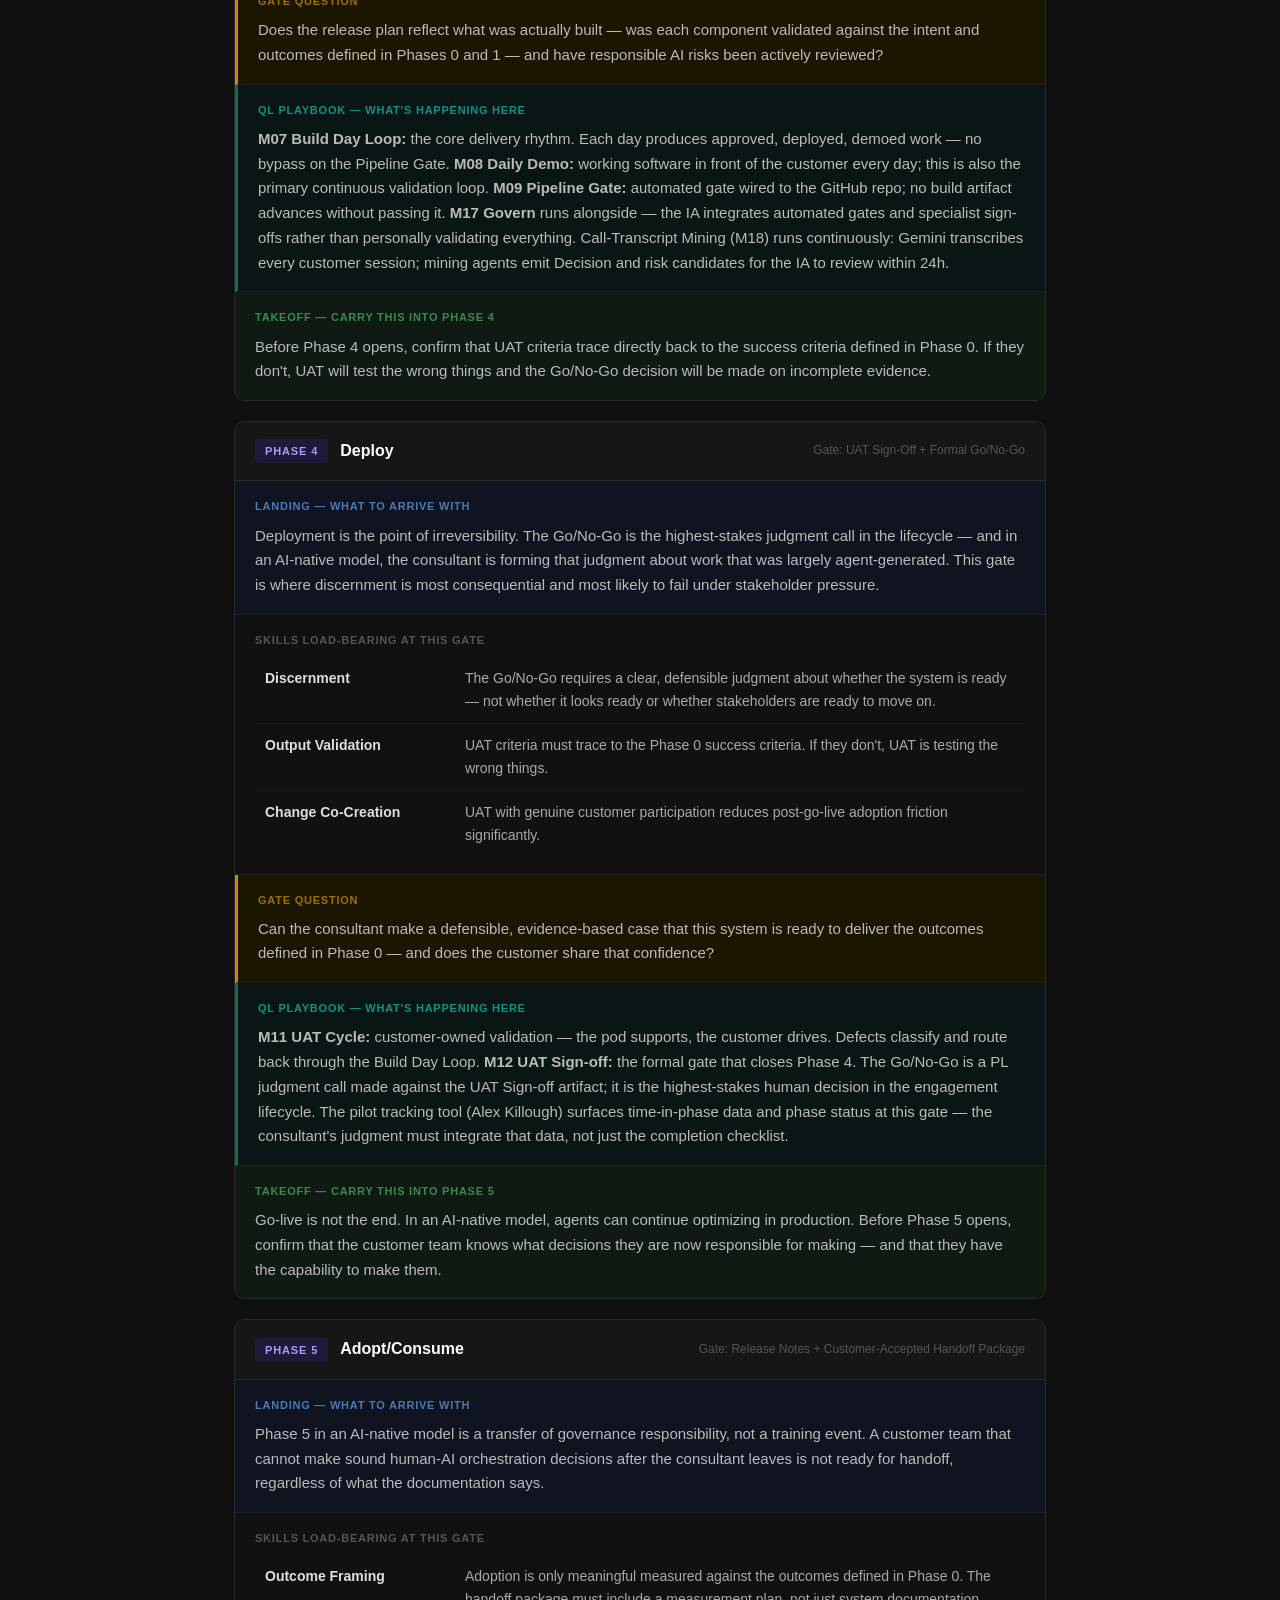
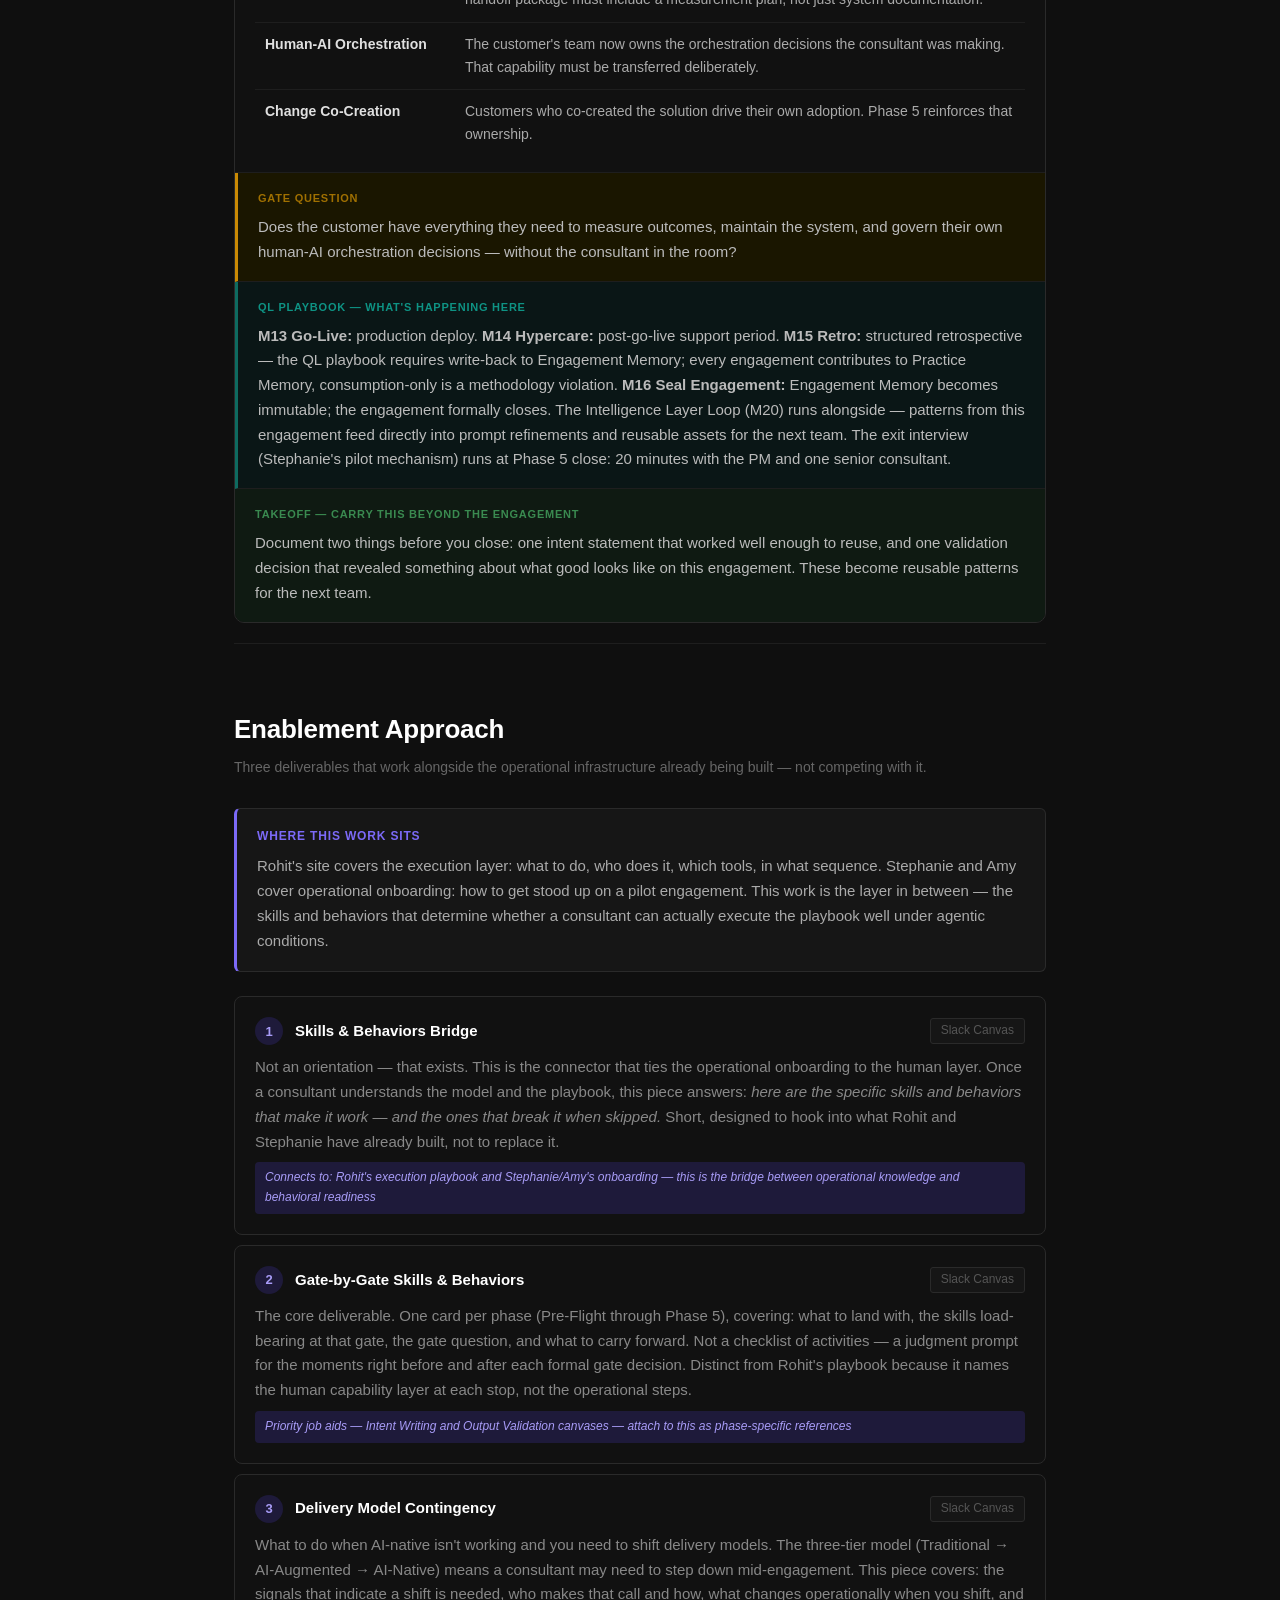
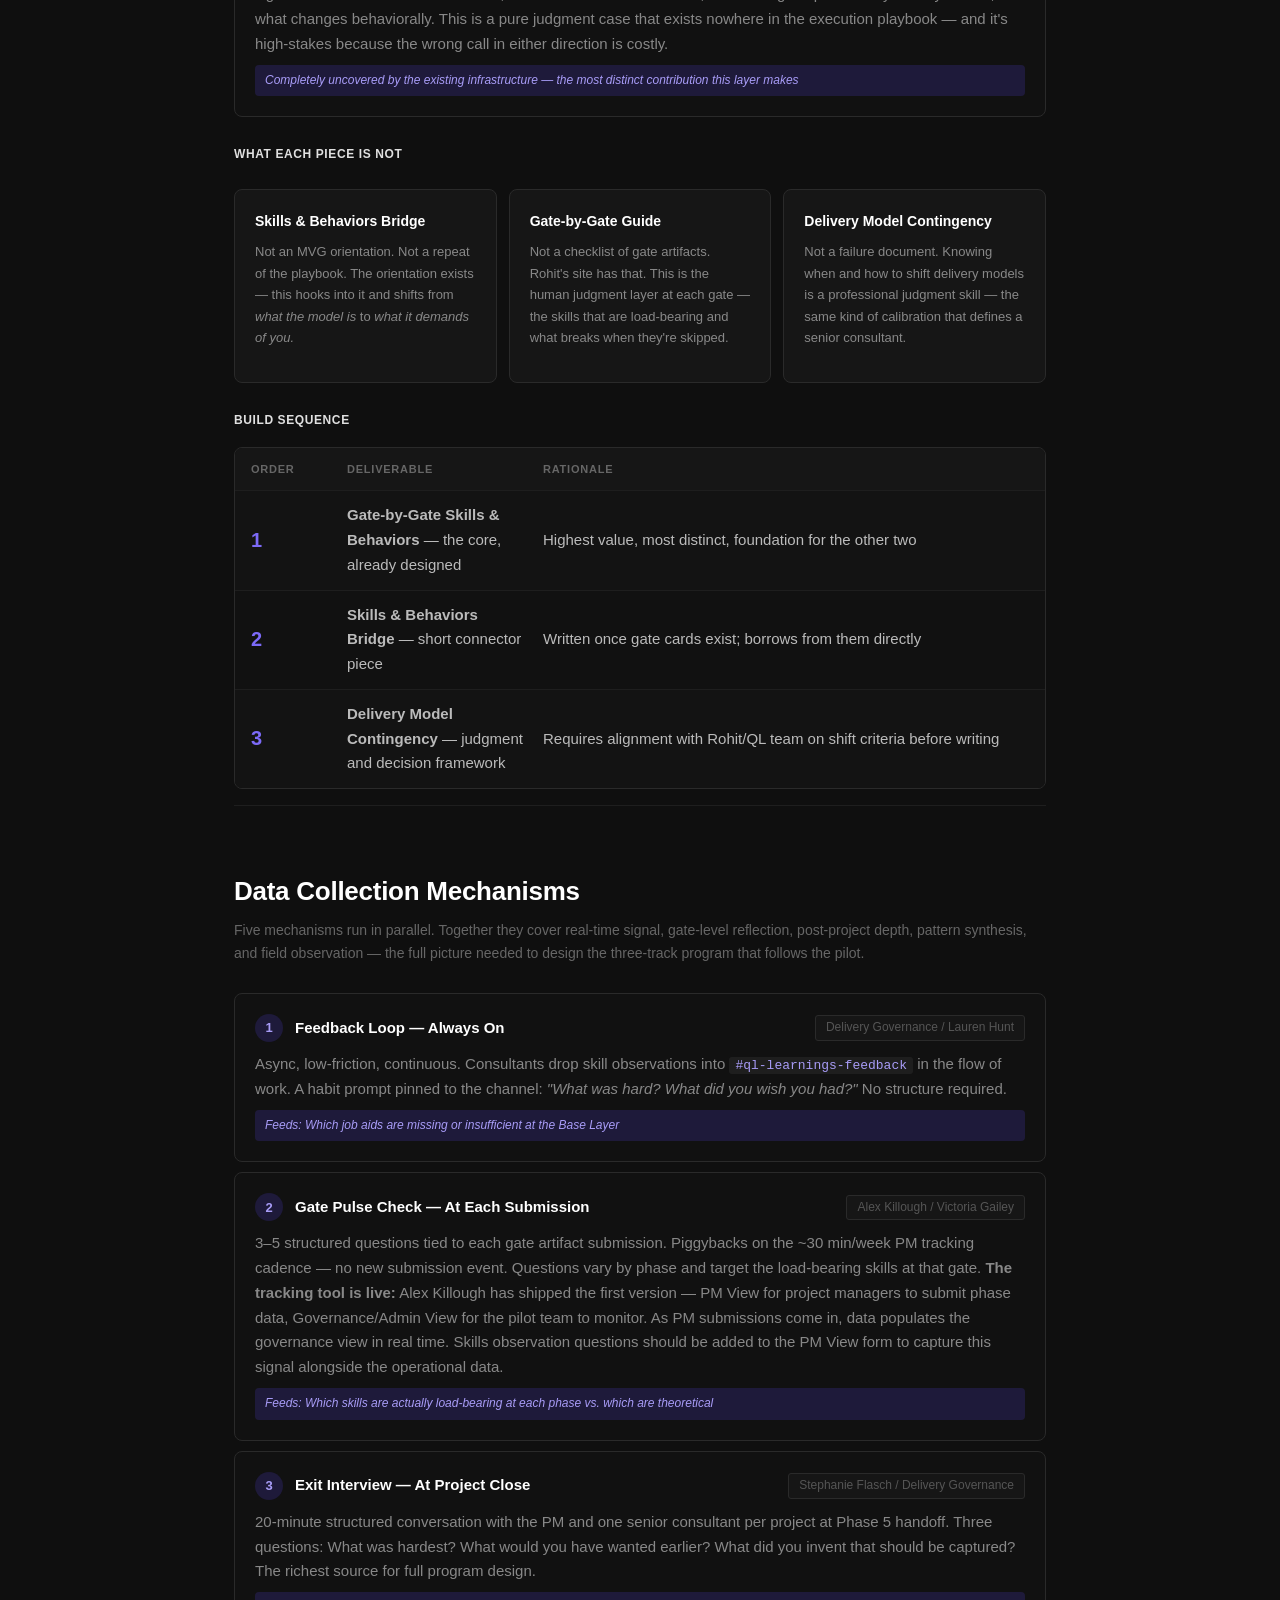
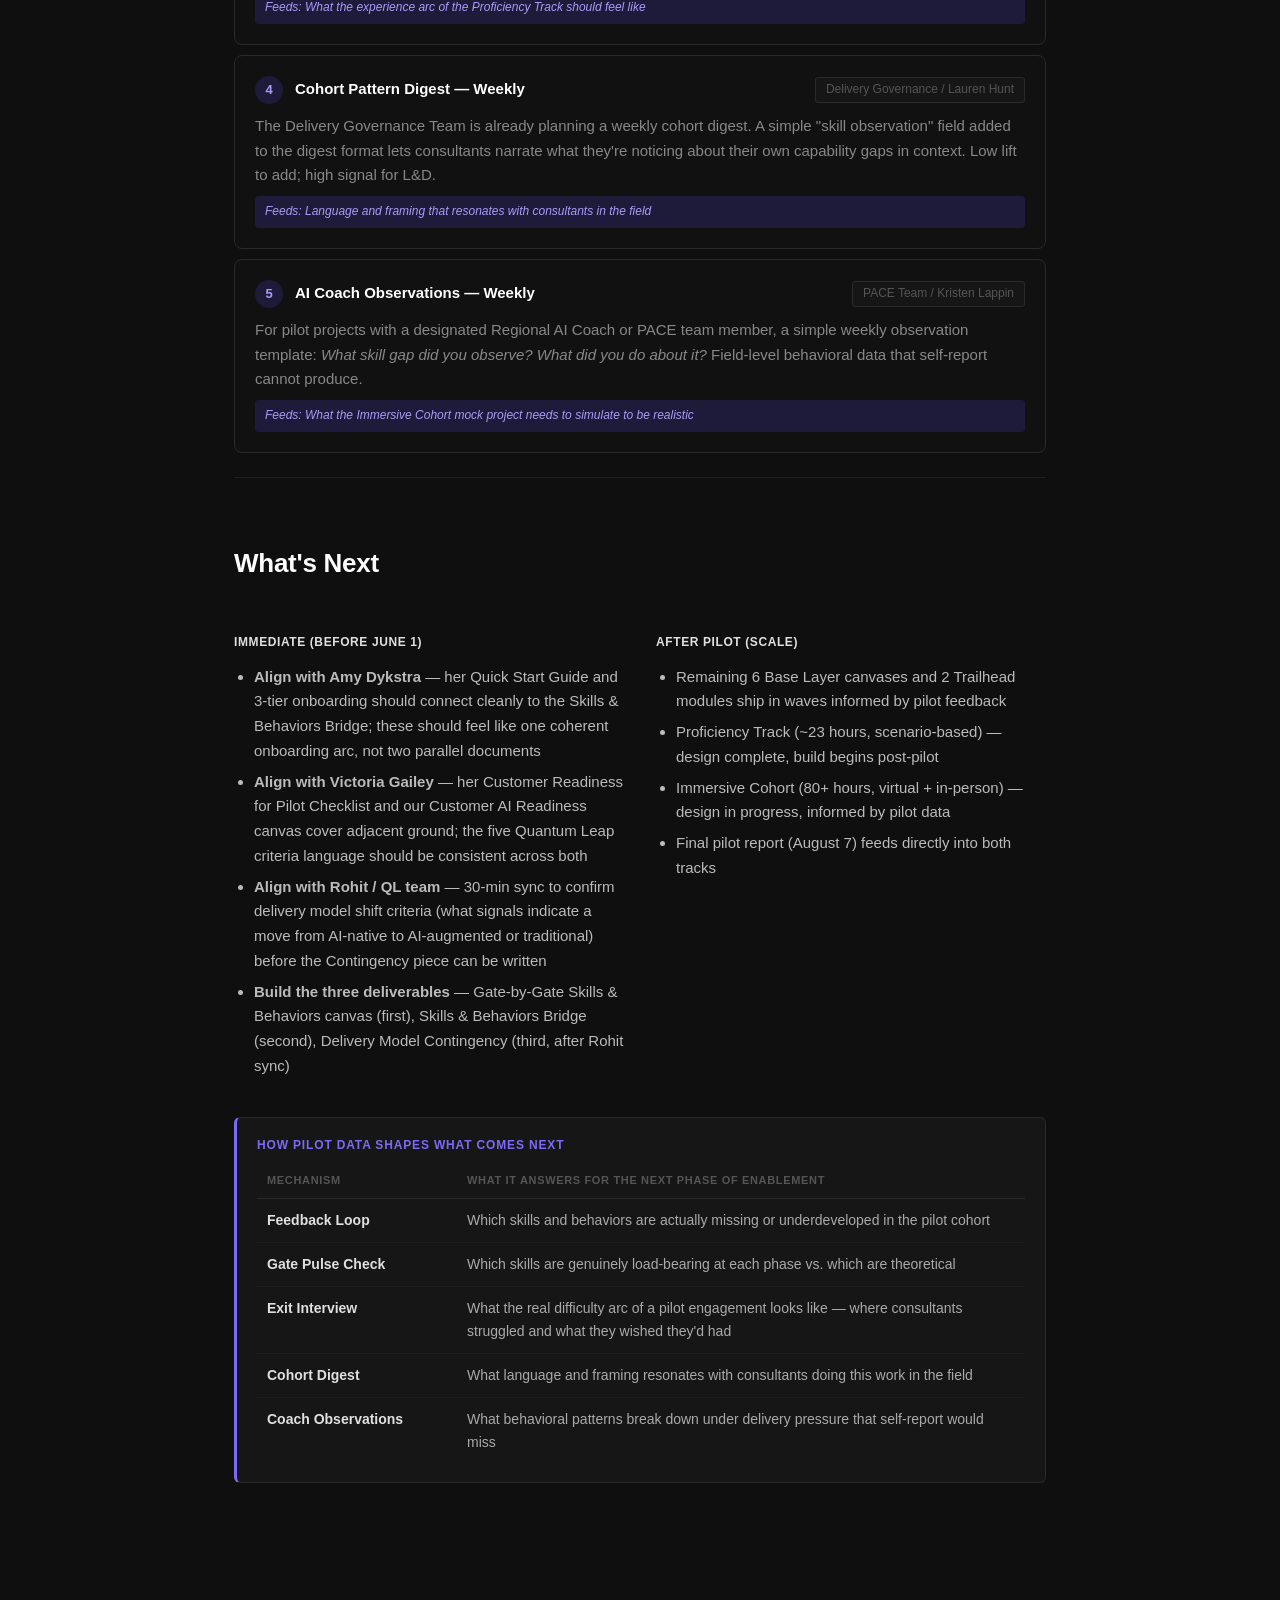
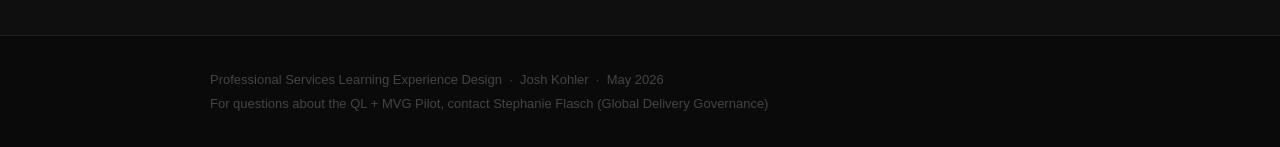
==== commit cd2c3bbb: "Update site: enablement approach, QL playbook integration, terminology cleanup - Replace Priority Jo" ====
--- a/index.html
+++ b/index.html
@@ -12,8 +12,8 @@
     <div class="header-inner">
       <div class="header-label">Professional Services · Global Pilot · June–August 2026</div>
       <h1>Skills Enablement for the QL + MVG Pilot</h1>
-      <p class="header-sub">A minimum viable skills layer that works alongside the governance and metrics infrastructure GT is building — giving consultants the vocabulary, judgment, and job aids they need to make MVG gates meaningful, not just present.</p>
-      <div class="header-meta">Last Updated: May 27, 2026 &nbsp;·&nbsp; Contact: Josh Kohler, Learning Experience Design</div>
+      <p class="header-sub">A minimum viable skills layer that works alongside the delivery methodology the Quantum Leap team is building and the governance infrastructure the Delivery Governance Team is building — giving consultants the vocabulary, judgment, and behaviors they need to make MVG gates meaningful, not just present.</p>
+      <div class="header-meta">Last Updated: May 28, 2026 &nbsp;·&nbsp; Contact: Josh Kohler, Learning Experience Design</div>
     </div>
   </header>
 
@@ -23,7 +23,7 @@
       <a href="#orientation">MVG Orientation</a>
       <a href="#spine">Skills & MVG</a>
       <a href="#gates">Gate-by-Gate Guide</a>
-      <a href="#jobaids">Priority Job Aids</a>
+      <a href="#approach">Enablement Approach</a>
       <a href="#data">Data Collection</a>
       <a href="#whats-next">What's Next</a>
     </div>
@@ -34,26 +34,26 @@
     <!-- WHY THIS EXISTS -->
     <section id="why">
       <h2>Why This Exists</h2>
-      <p>The QL + MVG pilot has a governance layer, a metrics layer, and a tooling layer. What it doesn't have yet is a <strong>skills layer</strong> — the enablement that helps consultants understand why the gates exist, what judgment they require at each stop, and how to navigate them with confidence rather than compliance.</p>
-      <p>Stephanie flagged this directly: consultants will need enablement on the MVG model itself, not just on how to deliver the work. This proposal addresses that gap.</p>
+      <p>The QL + MVG pilot has a well-developed operational backbone. The Quantum Leap team has built a detailed execution playbook — 18 engagement moments, persona-tagged activities, RACI, tools, and a full operating model glossary. The Delivery Governance Team (Stephanie Flasch) is building governance tracking, a weekly cohort digest, and a Slack-based Trail Guide. </p>
+      <p>What the pilot doesn't have is a <strong>connected onboarding and skills layer</strong> — the enablement that answers whether consultants are capable of executing that playbook well under agentic conditions. Stephanie flagged it directly: consultants need enablement on the MVG model itself, not just on delivery. Kristen named the gap explicitly: no one is working on that middle lane.</p>
 
       <div class="callout">
         <div class="callout-title">The "Yes And" Structure</div>
-        <p>This pilot enablement is Track 1 — minimum viable, June 1 ready. The full three-track program (Base Layer, Proficiency Track, Immersive Cohort) is Track 2, built for scale after the pilot proves the model. Nothing here is disposable — the gate cards, job aids, and data collection mechanisms all become inputs to the full program design.</p>
+        <p>This pilot enablement is Track 1 — minimum viable, June 1 ready. The full three-track program (Base Layer, Proficiency Track, Immersive Cohort) is Track 2, built for scale after the pilot proves the model. Nothing here is disposable — the three deliverables and data collection mechanisms all become direct inputs to the full program design.</p>
       </div>
 
       <div class="three-col">
         <div class="col-card">
-          <div class="col-label">GT Builds</div>
-          <p>Governance layer, tracking tool, metrics, weekly digest, Pilot Trail Guide Slack skill</p>
+          <div class="col-label">Delivery Governance + QL Team Build</div>
+          <p>Execution playbook, governance layer, tracking tool, metrics, weekly digest, Pilot Trail Guide Slack skill</p>
         </div>
         <div class="col-card">
           <div class="col-label">Enablement Builds</div>
-          <p>Skills layer: MVG orientation, gate-by-gate guide, priority job aids, data collection mechanisms</p>
+          <p>Skills layer: Skills & Behaviors Bridge, Gate-by-Gate Skills & Behaviors, Delivery Model Contingency, data collection</p>
         </div>
         <div class="col-card">
           <div class="col-label">Innovation Builds</div>
-          <p>Tools layer: Claude, Scopezilla, productivity infrastructure</p>
+          <p>Training and guidelines for specialized tools (like MCP, mesh mesh, and GitHub) because many staff members may be unfamiliar with these technologies.</p>
         </div>
       </div>
     </section>
@@ -238,6 +238,10 @@
             <div class="gate-section-label">The One Question That Determines Everything</div>
             <p>Is this customer actually ready for AI-native delivery? Before Phase 0 opens, the consultant must assess whether the engagement should proceed under an AI-native model at all. The Quantum Leap program defines five readiness conditions: asset and data readiness, governance orientation, rapid decisioning capability, willingness to experiment, and contracts in order.</p>
           </div>
+          <div class="gate-section ql-moments">
+            <div class="gate-section-label">QL Playbook — What's Happening Here</div>
+            <p>Pre-sales is DA-led. The DA runs Scopezilla to generate the Scope Context package — discovery material, gap list, and assumptions — that the pod inherits at M01. The Customer Readiness Checklist (Victoria Gailey) is the pilot's formal readiness artifact at this stage. The skill demand is in the DA's assessment judgment: is the scope coherent enough to hand off, and is the customer situation ready for AI-native delivery?</p>
+          </div>
           <div class="gate-section">
             <div class="gate-section-label">Skill in Focus</div>
             <div class="skill-tag">Customer AI Readiness Assessment</div>
@@ -268,6 +272,10 @@
           <div class="gate-section gate-q">
             <div class="gate-section-label">Gate Question</div>
             <p>Does the team have a shared, measurable definition of success — and has the customer's data been assessed as fit for the agentic workflows being planned?</p>
+          </div>
+          <div class="gate-section ql-moments">
+            <div class="gate-section-label">QL Playbook — What's Happening Here</div>
+            <p><strong>M01 Handoff:</strong> DA transfers the Scopezilla package to the IA in a 60-minute session. The IA's first judgment call is whether the package is coherent enough to proceed — this is discernment in its earliest form. <strong>M02 Mobilization:</strong> the full pod absorbs the pre-sales material together (≤3 working days), augments the gap list, and stands up all tooling (Claude Code, MCP connectors, NotebookLM, MeshMesh, GitHub repo, build sandbox). The Engagement Roadmap is drafted here, ready for customer sign-off. <strong>M03 Pod-Ready Gate:</strong> PL signs off that the pod is ready before the customer enters Phase 1. Phase 1 does not open until every M03 item is checked.</p>
           </div>
           <div class="gate-section takeoff">
             <div class="gate-section-label">Takeoff — Carry This Into Phase 1</div>
@@ -301,6 +309,10 @@
             <div class="gate-section-label">Gate Question</div>
             <p>Would a team member joining mid-stream — or an agent acting on this roadmap — understand exactly what success looks like for each epic, and is the scope bounded enough to deliver it?</p>
           </div>
+          <div class="gate-section ql-moments">
+            <div class="gate-section-label">QL Playbook — What's Happening Here</div>
+            <p><strong>M04 Customer Kickoff:</strong> the first time the customer enters a working session with the pod. The IA and PL walk the Engagement Roadmap (drafted in M02); the Executive Sponsor signs it; the Customer Readiness Checklist is signed. This is a stage gate — Phase 2 formally opens here. <strong>M05 Write Intent (Gap-Closing):</strong> the pod runs gap-closing sessions with the customer, working from the augmented gap list built in M02. Every gap exits as answered (becomes an Intent Statement), deferred (risk-registered), or escalated (M10). The IA drafts each Intent Statement with the draft-agent; the customer confirms in writing. <strong>M06 Build-Ready Gate:</strong> PL signs that ≥3 days of customer-confirmed Intent Statements exist before Build Day 1 is scheduled.</p>
+          </div>
           <div class="gate-section takeoff">
             <div class="gate-section-label">Takeoff — Carry This Into Phase 2</div>
             <p>The epics approved here become the design brief for Phase 2. Before agents begin generating architecture artifacts, each epic needs a well-formed intent statement — not just an epic label. The first task of Phase 2 is translating customer-approved epics into agent-ready intent.</p>
@@ -333,6 +345,10 @@
             <div class="gate-section-label">Gate Question</div>
             <p>Was the architecture reviewed against defined criteria — and did the customer actively participate in shaping it, or only approve it?</p>
           </div>
+          <div class="gate-section ql-moments">
+            <div class="gate-section-label">QL Playbook — What's Happening Here</div>
+            <p>Phase 2 in the QL playbook is where agent-assisted design begins in earnest — the IA uses customer-confirmed Intent Statements as the brief for architecture generation. The AO configures the build environment and ensures connectors are operational. The Govern moment (M17) runs continuously from here: non-functional acceptance criteria are expressed in Intent Statements so the Pipeline Gate can enforce them automatically. The IA integrates specialist sign-offs rather than personally validating every dimension — the skill demand is knowing what requires specialist review vs. what the IA can own.</p>
+          </div>
           <div class="gate-section takeoff">
             <div class="gate-section-label">Takeoff — Carry This Into Phase 3</div>
             <p>Architecture sign-off is the last gate before delivery velocity kicks in. Any ambiguity in the architecture compounds at Phase 3 speed. Before Phase 3 opens, confirm that every agent-facing component has a clear, specific intent statement attached to it.</p>
@@ -365,6 +381,10 @@
             <div class="gate-section-label">Gate Question</div>
             <p>Does the release plan reflect what was actually built — was each component validated against the intent and outcomes defined in Phases 0 and 1 — and have responsible AI risks been actively reviewed?</p>
           </div>
+          <div class="gate-section ql-moments">
+            <div class="gate-section-label">QL Playbook — What's Happening Here</div>
+            <p><strong>M07 Build Day Loop:</strong> the core delivery rhythm. Each day produces approved, deployed, demoed work — no bypass on the Pipeline Gate. <strong>M08 Daily Demo:</strong> working software in front of the customer every day; this is also the primary continuous validation loop. <strong>M09 Pipeline Gate:</strong> automated gate wired to the GitHub repo; no build artifact advances without passing it. <strong>M17 Govern</strong> runs alongside — the IA integrates automated gates and specialist sign-offs rather than personally validating everything. Call-Transcript Mining (M18) runs continuously: Gemini transcribes every customer session; mining agents emit Decision and risk candidates for the IA to review within 24h.</p>
+          </div>
           <div class="gate-section takeoff">
             <div class="gate-section-label">Takeoff — Carry This Into Phase 4</div>
             <p>Before Phase 4 opens, confirm that UAT criteria trace directly back to the success criteria defined in Phase 0. If they don't, UAT will test the wrong things and the Go/No-Go decision will be made on incomplete evidence.</p>
@@ -396,6 +416,10 @@
             <div class="gate-section-label">Gate Question</div>
             <p>Can the consultant make a defensible, evidence-based case that this system is ready to deliver the outcomes defined in Phase 0 — and does the customer share that confidence?</p>
           </div>
+          <div class="gate-section ql-moments">
+            <div class="gate-section-label">QL Playbook — What's Happening Here</div>
+            <p><strong>M11 UAT Cycle:</strong> customer-owned validation — the pod supports, the customer drives. Defects classify and route back through the Build Day Loop. <strong>M12 UAT Sign-off:</strong> the formal gate that closes Phase 4. The Go/No-Go is a PL judgment call made against the UAT Sign-off artifact; it is the highest-stakes human decision in the engagement lifecycle. The pilot tracking tool (Alex Killough) surfaces time-in-phase data and phase status at this gate — the consultant's judgment must integrate that data, not just the completion checklist.</p>
+          </div>
           <div class="gate-section takeoff">
             <div class="gate-section-label">Takeoff — Carry This Into Phase 5</div>
             <p>Go-live is not the end. In an AI-native model, agents can continue optimizing in production. Before Phase 5 opens, confirm that the customer team knows what decisions they are now responsible for making — and that they have the capability to make them.</p>
@@ -427,6 +451,10 @@
             <div class="gate-section-label">Gate Question</div>
             <p>Does the customer have everything they need to measure outcomes, maintain the system, and govern their own human-AI orchestration decisions — without the consultant in the room?</p>
           </div>
+          <div class="gate-section ql-moments">
+            <div class="gate-section-label">QL Playbook — What's Happening Here</div>
+            <p><strong>M13 Go-Live:</strong> production deploy. <strong>M14 Hypercare:</strong> post-go-live support period. <strong>M15 Retro:</strong> structured retrospective — the QL playbook requires write-back to Engagement Memory; every engagement contributes to Practice Memory, consumption-only is a methodology violation. <strong>M16 Seal Engagement:</strong> Engagement Memory becomes immutable; the engagement formally closes. The Intelligence Layer Loop (M20) runs alongside — patterns from this engagement feed directly into prompt refinements and reusable assets for the next team. The exit interview (Stephanie's pilot mechanism) runs at Phase 5 close: 20 minutes with the PM and one senior consultant.</p>
+          </div>
           <div class="gate-section takeoff">
             <div class="gate-section-label">Takeoff — Carry This Beyond the Engagement</div>
             <p>Document two things before you close: one intent statement that worked well enough to reuse, and one validation decision that revealed something about what good looks like on this engagement. These become reusable patterns for the next team.</p>
@@ -436,31 +464,88 @@
 
     </section>
 
-    <!-- PRIORITY JOB AIDS -->
-    <section id="jobids">
-      <h2>Priority Job Aids for Pilot Launch</h2>
-      <p class="section-sub">Three pieces prioritized for June 1 based on consequence on a live engagement and build feasibility. Remaining Base Layer job aids ship in waves after pilot launch, informed by what data collection surfaces.</p>
-
+    <!-- ENABLEMENT APPROACH -->
+    <section id="approach">
+      <h2>Enablement Approach</h2>
+      <p class="section-sub">Three deliverables that work alongside the operational infrastructure already being built — not competing with it.</p>
+
+      <div class="callout">
+        <div class="callout-title">Where This Work Sits</div>
+        <p>Rohit's site covers the execution layer: what to do, who does it, which tools, in what sequence. Stephanie and Amy cover operational onboarding: how to get stood up on a pilot engagement. This work is the layer in between — the skills and behaviors that determine whether a consultant can actually execute the playbook well under agentic conditions.</p>
+      </div>
+
+      <div class="mechanism-list">
+
+        <div class="mechanism">
+          <div class="mechanism-header">
+            <span class="mechanism-num">1</span>
+            <span class="mechanism-name">Skills & Behaviors Bridge</span>
+            <span class="mechanism-owner">Slack Canvas</span>
+          </div>
+          <p>Not an orientation — that exists. This is the connector that ties the operational onboarding to the human layer. Once a consultant understands the model and the playbook, this piece answers: <em>here are the specific skills and behaviors that make it work — and the ones that break it when skipped.</em> Short, designed to hook into what Rohit and Stephanie have already built, not to replace it.</p>
+          <div class="mechanism-feeds">Connects to: Rohit's execution playbook and Stephanie/Amy's onboarding — this is the bridge between operational knowledge and behavioral readiness</div>
+        </div>
+
+        <div class="mechanism">
+          <div class="mechanism-header">
+            <span class="mechanism-num">2</span>
+            <span class="mechanism-name">Gate-by-Gate Skills & Behaviors</span>
+            <span class="mechanism-owner">Slack Canvas</span>
+          </div>
+          <p>The core deliverable. One card per phase (Pre-Flight through Phase 5), covering: what to land with, the skills load-bearing at that gate, the gate question, and what to carry forward. Not a checklist of activities — a judgment prompt for the moments right before and after each formal gate decision. Distinct from Rohit's playbook because it names the human capability layer at each stop, not the operational steps.</p>
+          <div class="mechanism-feeds">Priority job aids — Intent Writing and Output Validation canvases — attach to this as phase-specific references</div>
+        </div>
+
+        <div class="mechanism">
+          <div class="mechanism-header">
+            <span class="mechanism-num">3</span>
+            <span class="mechanism-name">Delivery Model Contingency</span>
+            <span class="mechanism-owner">Slack Canvas</span>
+          </div>
+          <p>What to do when AI-native isn't working and you need to shift delivery models. The three-tier model (Traditional → AI-Augmented → AI-Native) means a consultant may need to step down mid-engagement. This piece covers: the signals that indicate a shift is needed, who makes that call and how, what changes operationally when you shift, and what changes behaviorally. This is a pure judgment case that exists nowhere in the execution playbook — and it's high-stakes because the wrong call in either direction is costly.</p>
+          <div class="mechanism-feeds">Completely uncovered by the existing infrastructure — the most distinct contribution this layer makes</div>
+        </div>
+
+      </div>
+
+      <h3>What Each Piece Is Not</h3>
       <div class="three-col">
-        <div class="col-card priority">
-          <div class="priority-num">1</div>
-          <div class="col-label">Intent Writing</div>
-          <div class="format-tag">Slack Canvas</div>
-          <p>Highest-leverage skill in the framework. Errors in intent propagate through every downstream agent action before anyone notices. Consultants need a reference they can check mid-task.</p>
-        </div>
-        <div class="col-card priority">
-          <div class="priority-num">2</div>
-          <div class="col-label">Output Validation</div>
-          <div class="format-tag">Slack Canvas</div>
-          <p>Continuous validation loops are new behavior for most consultants. The four-step decision protocol (accept / accept with edits / regenerate / escalate) gives them a decision, not just an instruction.</p>
-        </div>
-        <div class="col-card priority">
-          <div class="priority-num">3</div>
-          <div class="col-label">Discernment</div>
-          <div class="format-tag">Trailhead Unit</div>
-          <p>Automation complacency is the invisible risk at Phase 3 velocity. Naming it — and explaining why it gets worse as tools improve — is the minimum intervention before consultants hit delivery speed.</p>
-        </div>
-      </div>
+        <div class="col-card">
+          <div class="col-label">Skills & Behaviors Bridge</div>
+          <p>Not an MVG orientation. Not a repeat of the playbook. The orientation exists — this hooks into it and shifts from <em>what the model is</em> to <em>what it demands of you.</em></p>
+        </div>
+        <div class="col-card">
+          <div class="col-label">Gate-by-Gate Guide</div>
+          <p>Not a checklist of gate artifacts. Rohit's site has that. This is the human judgment layer at each gate — the skills that are load-bearing and what breaks when they're skipped.</p>
+        </div>
+        <div class="col-card">
+          <div class="col-label">Delivery Model Contingency</div>
+          <p>Not a failure document. Knowing when and how to shift delivery models is a professional judgment skill — the same kind of calibration that defines a senior consultant.</p>
+        </div>
+      </div>
+
+      <h3>Build Sequence</h3>
+      <div class="phase-table">
+        <div class="phase-row phase-header">
+          <span>Order</span><span>Deliverable</span><span>Rationale</span>
+        </div>
+        <div class="phase-row">
+          <span class="phase-num">1</span>
+          <span><strong>Gate-by-Gate Skills & Behaviors</strong> — the core, already designed</span>
+          <span>Highest value, most distinct, foundation for the other two</span>
+        </div>
+        <div class="phase-row">
+          <span class="phase-num">2</span>
+          <span><strong>Skills & Behaviors Bridge</strong> — short connector piece</span>
+          <span>Written once gate cards exist; borrows from them directly</span>
+        </div>
+        <div class="phase-row">
+          <span class="phase-num">3</span>
+          <span><strong>Delivery Model Contingency</strong> — judgment and decision framework</span>
+          <span>Requires alignment with Rohit/QL team on shift criteria before writing</span>
+        </div>
+      </div>
+
     </section>
 
     <!-- DATA COLLECTION -->
@@ -474,7 +559,7 @@
           <div class="mechanism-header">
             <span class="mechanism-num">1</span>
             <span class="mechanism-name">Feedback Loop — Always On</span>
-            <span class="mechanism-owner">GT / Lauren Hunt</span>
+            <span class="mechanism-owner">Delivery Governance / Lauren Hunt</span>
           </div>
           <p>Async, low-friction, continuous. Consultants drop skill observations into <code>#ql-learnings-feedback</code> in the flow of work. A habit prompt pinned to the channel: <em>"What was hard? What did you wish you had?"</em> No structure required.</p>
           <div class="mechanism-feeds">Feeds: Which job aids are missing or insufficient at the Base Layer</div>
@@ -484,9 +569,9 @@
           <div class="mechanism-header">
             <span class="mechanism-num">2</span>
             <span class="mechanism-name">Gate Pulse Check — At Each Submission</span>
-            <span class="mechanism-owner">Victoria Gailey / Michele Lubeck</span>
-          </div>
-          <p>3–5 structured questions tied to each gate artifact submission. Piggybacks on the ~30 min/week PM tracking cadence GT is already designing — no new submission event. Questions vary by phase and target the load-bearing skills at that gate.</p>
+            <span class="mechanism-owner">Alex Killough / Victoria Gailey</span>
+          </div>
+          <p>3–5 structured questions tied to each gate artifact submission. Piggybacks on the ~30 min/week PM tracking cadence — no new submission event. Questions vary by phase and target the load-bearing skills at that gate. <strong>The tracking tool is live:</strong> Alex Killough has shipped the first version — PM View for project managers to submit phase data, Governance/Admin View for the pilot team to monitor. As PM submissions come in, data populates the governance view in real time. Skills observation questions should be added to the PM View form to capture this signal alongside the operational data.</p>
           <div class="mechanism-feeds">Feeds: Which skills are actually load-bearing at each phase vs. which are theoretical</div>
         </div>
 
@@ -494,7 +579,7 @@
           <div class="mechanism-header">
             <span class="mechanism-num">3</span>
             <span class="mechanism-name">Exit Interview — At Project Close</span>
-            <span class="mechanism-owner">Stephanie Flasch / GT Team</span>
+            <span class="mechanism-owner">Stephanie Flasch / Delivery Governance</span>
           </div>
           <p>20-minute structured conversation with the PM and one senior consultant per project at Phase 5 handoff. Three questions: What was hardest? What would you have wanted earlier? What did you invent that should be captured? The richest source for full program design.</p>
           <div class="mechanism-feeds">Feeds: What the experience arc of the Proficiency Track should feel like</div>
@@ -504,9 +589,9 @@
           <div class="mechanism-header">
             <span class="mechanism-num">4</span>
             <span class="mechanism-name">Cohort Pattern Digest — Weekly</span>
-            <span class="mechanism-owner">GT / Lauren Hunt</span>
-          </div>
-          <p>GT is already planning a weekly cohort digest. A simple "skill observation" field added to the digest format lets consultants narrate what they're noticing about their own capability gaps in context. Low lift to add; high signal for L&D.</p>
+            <span class="mechanism-owner">Delivery Governance / Lauren Hunt</span>
+          </div>
+          <p>The Delivery Governance Team is already planning a weekly cohort digest. A simple "skill observation" field added to the digest format lets consultants narrate what they're noticing about their own capability gaps in context. Low lift to add; high signal for L&D.</p>
           <div class="mechanism-feeds">Feeds: Language and framing that resonates with consultants in the field</div>
         </div>
 
@@ -531,9 +616,10 @@
         <div>
           <h3>Immediate (Before June 1)</h3>
           <ul>
-            <li><strong>Align with Amy Dykstra</strong> — her Quick Start Guide and 3-tier onboarding content and our gate cards and job aids should ship as a single coherent package, not two parallel documents</li>
+            <li><strong>Align with Amy Dykstra</strong> — her Quick Start Guide and 3-tier onboarding should connect cleanly to the Skills & Behaviors Bridge; these should feel like one coherent onboarding arc, not two parallel documents</li>
             <li><strong>Align with Victoria Gailey</strong> — her Customer Readiness for Pilot Checklist and our Customer AI Readiness canvas cover adjacent ground; the five Quantum Leap criteria language should be consistent across both</li>
-            <li><strong>Build the three priority job aids</strong> — Intent Writing canvas, Output Validation canvas, Discernment Trailhead unit</li>
+            <li><strong>Align with Rohit / QL team</strong> — 30-min sync to confirm delivery model shift criteria (what signals indicate a move from AI-native to AI-augmented or traditional) before the Contingency piece can be written</li>
+            <li><strong>Build the three deliverables</strong> — Gate-by-Gate Skills & Behaviors canvas (first), Skills & Behaviors Bridge (second), Delivery Model Contingency (third, after Rohit sync)</li>
           </ul>
         </div>
         <div>
@@ -548,14 +634,14 @@
       </div>
 
       <div class="callout">
-        <div class="callout-title">How Pilot Data Feeds the Full Program</div>
+        <div class="callout-title">How Pilot Data Shapes What Comes Next</div>
         <table class="skills-table">
-          <tr><th>Mechanism</th><th>What it answers for the full program</th></tr>
-          <tr><td>Feedback Loop</td><td>Which job aids are missing or insufficient at the Base Layer</td></tr>
-          <tr><td>Gate Pulse Check</td><td>Which skills are actually load-bearing at each phase vs. which are theoretical</td></tr>
-          <tr><td>Exit Interview</td><td>What the experience arc of the Proficiency Track should feel like</td></tr>
-          <tr><td>Cohort Digest</td><td>What language and framing resonates with consultants in the field</td></tr>
-          <tr><td>Coach Observations</td><td>What the Immersive Cohort mock project needs to simulate to be realistic</td></tr>
+          <tr><th>Mechanism</th><th>What it answers for the next phase of enablement</th></tr>
+          <tr><td>Feedback Loop</td><td>Which skills and behaviors are actually missing or underdeveloped in the pilot cohort</td></tr>
+          <tr><td>Gate Pulse Check</td><td>Which skills are genuinely load-bearing at each phase vs. which are theoretical</td></tr>
+          <tr><td>Exit Interview</td><td>What the real difficulty arc of a pilot engagement looks like — where consultants struggled and what they wished they'd had</td></tr>
+          <tr><td>Cohort Digest</td><td>What language and framing resonates with consultants doing this work in the field</td></tr>
+          <tr><td>Coach Observations</td><td>What behavioral patterns break down under delivery pressure that self-report would miss</td></tr>
         </table>
       </div>
     </section>
--- a/style.css
+++ b/style.css
@@ -5,136 +5,142 @@
   font-family: -apple-system, BlinkMacSystemFont, "Segoe UI", Roboto, Helvetica, Arial, sans-serif;
   font-size: 15px;
   line-height: 1.65;
-  color: #1a1a2e;
-  background: #f7f8fa;
+  color: #f0f0f0;
+  background: #0f0f0f;
 }
 
 /* Header */
 header {
-  background: #032D60;
-  color: #fff;
-  padding: 48px 24px 40px;
+  background: #111111;
+  border-bottom: 1px solid #2a2a2a;
+  padding: 56px 24px 48px;
 }
 .header-inner { max-width: 860px; margin: 0 auto; }
 .header-label {
-  font-size: 12px;
+  font-size: 11px;
   font-weight: 600;
-  letter-spacing: 0.08em;
-  text-transform: uppercase;
-  color: #7DC4FF;
-  margin-bottom: 12px;
+  letter-spacing: 0.1em;
+  text-transform: uppercase;
+  color: #7c6af7;
+  margin-bottom: 16px;
 }
 header h1 {
-  font-size: 32px;
-  font-weight: 700;
-  line-height: 1.2;
-  margin-bottom: 14px;
-  color: #fff;
+  font-size: 36px;
+  font-weight: 800;
+  line-height: 1.15;
+  margin-bottom: 16px;
+  color: #ffffff;
+  letter-spacing: -0.02em;
 }
 .header-sub {
   font-size: 16px;
-  line-height: 1.6;
-  color: #b8d4f0;
-  max-width: 680px;
-  margin-bottom: 20px;
+  line-height: 1.65;
+  color: #999;
+  max-width: 660px;
+  margin-bottom: 24px;
 }
 .header-meta {
   font-size: 12px;
-  color: #7DC4FF;
+  color: #555;
 }
 
 /* Nav */
 nav {
-  background: #021f44;
+  background: #0f0f0f;
   position: sticky;
   top: 0;
   z-index: 100;
-  border-bottom: 1px solid #0a3060;
+  border-bottom: 1px solid #1e1e1e;
 }
 .nav-inner {
   max-width: 860px;
   margin: 0 auto;
   display: flex;
-  gap: 4px;
+  gap: 0;
   padding: 0 24px;
   overflow-x: auto;
 }
 nav a {
-  color: #b8d4f0;
+  color: #666;
   text-decoration: none;
   font-size: 13px;
   font-weight: 500;
-  padding: 12px 12px;
+  padding: 13px 14px;
   white-space: nowrap;
   border-bottom: 2px solid transparent;
   transition: color 0.15s, border-color 0.15s;
 }
 nav a:hover {
   color: #fff;
-  border-bottom-color: #7DC4FF;
+  border-bottom-color: #7c6af7;
 }
 
 /* Main */
 main {
   max-width: 860px;
   margin: 0 auto;
-  padding: 0 24px 64px;
+  padding: 0 24px 80px;
 }
 
 section {
-  padding: 48px 0 0;
-  border-bottom: 1px solid #e2e6ed;
+  padding: 56px 0 0;
+  border-bottom: 1px solid #1e1e1e;
   margin-bottom: 8px;
 }
 section:last-child { border-bottom: none; }
 
 section h2 {
-  font-size: 24px;
-  font-weight: 700;
-  color: #032D60;
-  margin-bottom: 8px;
+  font-size: 26px;
+  font-weight: 700;
+  color: #ffffff;
+  margin-bottom: 6px;
+  letter-spacing: -0.01em;
 }
 .section-sub {
-  color: #5a6a7e;
+  color: #666;
   font-size: 14px;
-  margin-bottom: 24px;
-}
-section p { margin-bottom: 14px; }
+  margin-bottom: 28px;
+}
+section p { margin-bottom: 14px; color: #bbb; }
 section h3 {
-  font-size: 16px;
+  font-size: 15px;
   font-weight: 600;
-  color: #032D60;
-  margin: 24px 0 10px;
+  color: #e0e0e0;
+  margin: 28px 0 12px;
+  text-transform: uppercase;
+  letter-spacing: 0.05em;
+  font-size: 12px;
 }
 ul {
   padding-left: 20px;
   margin-bottom: 14px;
 }
-li { margin-bottom: 6px; }
+li { margin-bottom: 6px; color: #bbb; }
 
 /* Callout */
 .callout {
-  background: #e8f0fe;
-  border-left: 4px solid #032D60;
-  border-radius: 4px;
-  padding: 16px 20px;
-  margin: 20px 0;
+  background: #161616;
+  border: 1px solid #2a2a2a;
+  border-left: 3px solid #7c6af7;
+  border-radius: 6px;
+  padding: 18px 20px;
+  margin: 24px 0;
 }
 .callout-title {
   font-weight: 700;
-  font-size: 13px;
-  text-transform: uppercase;
-  letter-spacing: 0.06em;
-  color: #032D60;
+  font-size: 12px;
+  text-transform: uppercase;
+  letter-spacing: 0.07em;
+  color: #7c6af7;
   margin-bottom: 8px;
 }
-.callout p { margin-bottom: 0; }
+.callout p { margin-bottom: 0; color: #aaa; }
 
 /* Columns */
 .three-col {
   display: grid;
   grid-template-columns: repeat(3, 1fr);
-  gap: 16px;
+  gap: 12px;
   margin: 24px 0;
 }
 .two-col {
@@ -144,27 +150,26 @@
   margin: 20px 0;
 }
 .col-card {
-  background: #fff;
-  border: 1px solid #dde2ea;
+  background: #161616;
+  border: 1px solid #2a2a2a;
   border-radius: 8px;
   padding: 20px;
 }
 .col-card.priority {
-  position: relative;
-  border-top: 3px solid #032D60;
+  border-top: 2px solid #7c6af7;
 }
 .col-label {
   font-weight: 700;
   font-size: 14px;
-  color: #032D60;
+  color: #fff;
   margin-bottom: 8px;
 }
 .priority-num {
-  font-size: 28px;
+  font-size: 32px;
   font-weight: 800;
-  color: #dde2ea;
+  color: #2a2a2a;
   line-height: 1;
-  margin-bottom: 8px;
+  margin-bottom: 10px;
 }
 .format-tag {
   display: inline-block;
@@ -172,20 +177,22 @@
   font-weight: 600;
   text-transform: uppercase;
   letter-spacing: 0.06em;
-  background: #e8f0fe;
-  color: #032D60;
+  background: #1e1a3a;
+  color: #a89cf7;
   padding: 2px 8px;
   border-radius: 3px;
   margin-bottom: 10px;
 }
+.col-card p { color: #888; font-size: 13px; }
 
 /* Principle tag */
 .principle-tag {
   display: inline-block;
   font-size: 13px;
   font-weight: 700;
-  background: #032D60;
-  color: #fff;
+  background: #1e1a3a;
+  color: #a89cf7;
+  border: 1px solid #3d3580;
   padding: 4px 12px;
   border-radius: 4px;
   margin: 12px 0 8px;
@@ -193,7 +200,7 @@
 
 /* Phase table */
 .phase-table {
-  border: 1px solid #dde2ea;
+  border: 1px solid #2a2a2a;
   border-radius: 8px;
   overflow: hidden;
   margin: 16px 0;
@@ -202,38 +209,41 @@
   display: grid;
   grid-template-columns: 80px 180px 1fr;
   padding: 12px 16px;
-  border-bottom: 1px solid #edf0f4;
+  border-bottom: 1px solid #1e1e1e;
   gap: 16px;
   align-items: center;
 }
 .phase-row:last-child { border-bottom: none; }
 .phase-header {
-  background: #032D60;
-  color: #fff;
-  font-size: 12px;
-  font-weight: 700;
-  text-transform: uppercase;
-  letter-spacing: 0.06em;
-}
-.phase-row:not(.phase-header) { background: #fff; }
-.phase-row:not(.phase-header):nth-child(even) { background: #f7f8fa; }
+  background: #161616;
+  color: #666;
+  font-size: 11px;
+  font-weight: 700;
+  text-transform: uppercase;
+  letter-spacing: 0.07em;
+}
+.phase-row:not(.phase-header) {
+  background: #111;
+  color: #bbb;
+}
+.phase-row:not(.phase-header):nth-child(even) { background: #131313; }
 .phase-num {
-  font-weight: 700;
-  font-size: 18px;
-  color: #032D60;
+  font-weight: 800;
+  font-size: 20px;
+  color: #7c6af7;
 }
 
 /* Gate cards */
 .gate-card {
-  background: #fff;
-  border: 1px solid #dde2ea;
+  background: #111;
+  border: 1px solid #2a2a2a;
   border-radius: 10px;
-  margin: 24px 0;
+  margin: 20px 0;
   overflow: hidden;
 }
 .gate-header {
-  background: #032D60;
-  color: #fff;
+  background: #161616;
+  border-bottom: 1px solid #2a2a2a;
   padding: 16px 20px;
   display: flex;
   align-items: center;
@@ -241,51 +251,55 @@
   gap: 12px;
 }
 .gate-header.preflight {
-  background: #1a3a5c;
+  background: #131313;
 }
 .gate-tag {
   font-size: 11px;
   font-weight: 700;
   text-transform: uppercase;
   letter-spacing: 0.08em;
-  background: rgba(255,255,255,0.15);
+  background: #1e1a3a;
+  color: #a89cf7;
   padding: 3px 10px;
   border-radius: 3px;
   white-space: nowrap;
 }
 .gate-title {
-  font-size: 17px;
+  font-size: 16px;
   font-weight: 700;
   flex: 1;
+  color: #fff;
 }
 .gate-gate {
   font-size: 12px;
-  color: #b8d4f0;
+  color: #555;
   white-space: nowrap;
 }
 .gate-body { padding: 0; }
 .gate-section {
   padding: 16px 20px;
-  border-bottom: 1px solid #edf0f4;
+  border-bottom: 1px solid #1e1e1e;
 }
 .gate-section:last-child { border-bottom: none; }
-.gate-section.landing { background: #f0f7ff; }
-.gate-section.takeoff { background: #f0faf4; }
+.gate-section.landing { background: #0f1420; }
+.gate-section.takeoff { background: #0f1a12; }
 .gate-section.gate-q {
-  background: #fffbea;
-  border-left: 3px solid #f0a500;
+  background: #1a1600;
+  border-left: 3px solid #ca8a04;
 }
 .gate-section-label {
   font-size: 11px;
   font-weight: 700;
   text-transform: uppercase;
   letter-spacing: 0.07em;
-  color: #5a6a7e;
+  color: #555;
   margin-bottom: 8px;
 }
-.gate-section.landing .gate-section-label { color: #1a5296; }
-.gate-section.takeoff .gate-section-label { color: #1a6640; }
+.gate-section.landing .gate-section-label { color: #4a7ab5; }
+.gate-section.takeoff .gate-section-label { color: #3a8a50; }
 .gate-section.gate-q .gate-section-label { color: #a07000; }
+.gate-section.ql-moments { background: #0a1616; border-left: 3px solid #0e6b60; }
+.gate-section.ql-moments .gate-section-label { color: #0e9384; }
 .gate-section p { margin-bottom: 0; }
 
 /* Skill tag */
@@ -293,8 +307,9 @@
   display: inline-block;
   font-size: 13px;
   font-weight: 600;
-  background: #032D60;
-  color: #fff;
+  background: #1e1a3a;
+  color: #a89cf7;
+  border: 1px solid #3d3580;
   padding: 4px 12px;
   border-radius: 4px;
 }
@@ -310,30 +325,101 @@
   font-size: 11px;
   text-transform: uppercase;
   letter-spacing: 0.06em;
-  color: #5a6a7e;
+  color: #555;
   padding: 8px 10px;
-  border-bottom: 2px solid #edf0f4;
+  border-bottom: 1px solid #2a2a2a;
 }
 .skills-table td {
   padding: 10px 10px;
-  border-bottom: 1px solid #edf0f4;
+  border-bottom: 1px solid #1e1e1e;
   vertical-align: top;
+  color: #aaa;
 }
 .skills-table tr:last-child td { border-bottom: none; }
 .skills-table td:first-child {
   width: 200px;
   white-space: nowrap;
-  color: #032D60;
+  color: #e0e0e0;
+  font-weight: 600;
+}
+
+/* Spine table */
+.spine-table-wrap {
+  overflow-x: auto;
+  margin: 16px 0 24px;
+  border-radius: 8px;
+  border: 1px solid #2a2a2a;
+}
+.spine-table {
+  width: 100%;
+  border-collapse: collapse;
+  font-size: 14px;
+  background: #111;
+}
+.spine-table thead tr {
+  background: #161616;
+}
+.spine-table th {
+  text-align: left;
+  padding: 12px 14px;
+  font-size: 11px;
+  font-weight: 700;
+  text-transform: uppercase;
+  letter-spacing: 0.07em;
+  color: #555;
+  border-bottom: 1px solid #2a2a2a;
+}
+.spine-table td {
+  padding: 12px 14px;
+  border-bottom: 1px solid #1e1e1e;
+  vertical-align: top;
+  line-height: 1.5;
+  color: #aaa;
+}
+.spine-table tbody tr:last-child td { border-bottom: none; }
+.spine-table tbody tr:hover td { background: #161616; }
+.phase-cell {
+  font-weight: 700;
+  color: #7c6af7;
+  white-space: nowrap;
+  width: 100px;
+}
+.preflight-cell { color: #555; font-style: italic; font-weight: 400; }
+
+/* Failure grid */
+.failure-grid {
+  display: grid;
+  grid-template-columns: repeat(3, 1fr);
+  gap: 10px;
+  margin: 20px 0;
+}
+.failure-item {
+  background: #111;
+  border: 1px solid #2a2a2a;
+  border-top: 2px solid #3d3580;
+  border-radius: 6px;
+  padding: 14px;
+}
+.failure-skill {
+  font-weight: 700;
+  font-size: 13px;
+  color: #a89cf7;
+  margin-bottom: 6px;
+}
+.failure-skip {
+  font-size: 13px;
+  color: #666;
+  line-height: 1.4;
 }
 
 /* Mechanism list */
 .mechanism-list { margin: 24px 0; }
 .mechanism {
-  background: #fff;
-  border: 1px solid #dde2ea;
+  background: #111;
+  border: 1px solid #2a2a2a;
   border-radius: 8px;
   padding: 20px;
-  margin-bottom: 12px;
+  margin-bottom: 10px;
 }
 .mechanism-header {
   display: flex;
@@ -345,8 +431,8 @@
 .mechanism-num {
   width: 28px;
   height: 28px;
-  background: #032D60;
-  color: #fff;
+  background: #1e1a3a;
+  color: #a89cf7;
   border-radius: 50%;
   display: flex;
   align-items: center;
@@ -358,27 +444,30 @@
 .mechanism-name {
   font-weight: 700;
   font-size: 15px;
+  color: #fff;
   flex: 1;
 }
 .mechanism-owner {
   font-size: 12px;
-  color: #5a6a7e;
-  background: #f0f2f5;
+  color: #555;
+  background: #161616;
+  border: 1px solid #2a2a2a;
   padding: 2px 10px;
   border-radius: 3px;
 }
-.mechanism p { margin-bottom: 8px; }
+.mechanism p { margin-bottom: 8px; color: #888; }
 .mechanism-feeds {
   font-size: 12px;
   font-style: italic;
-  color: #1a5296;
-  background: #e8f0fe;
+  color: #a89cf7;
+  background: #1e1a3a;
   padding: 6px 10px;
   border-radius: 4px;
   margin-top: 8px;
 }
 code {
-  background: #edf0f4;
+  background: #1e1e1e;
+  color: #a89cf7;
   padding: 1px 6px;
   border-radius: 3px;
   font-size: 13px;
@@ -387,8 +476,9 @@
 
 /* Footer */
 footer {
-  background: #032D60;
-  color: #b8d4f0;
+  background: #0a0a0a;
+  border-top: 1px solid #1e1e1e;
+  color: #444;
   padding: 32px 24px;
   margin-top: 48px;
 }
@@ -397,73 +487,6 @@
   margin: 0 auto;
   font-size: 13px;
   line-height: 1.8;
-}
-
-/* Spine table */
-.spine-table-wrap {
-  overflow-x: auto;
-  margin: 16px 0 24px;
-  border-radius: 8px;
-  border: 1px solid #dde2ea;
-}
-.spine-table {
-  width: 100%;
-  border-collapse: collapse;
-  font-size: 14px;
-  background: #fff;
-}
-.spine-table thead tr {
-  background: #032D60;
-  color: #fff;
-}
-.spine-table th {
-  text-align: left;
-  padding: 12px 14px;
-  font-size: 12px;
-  font-weight: 600;
-  text-transform: uppercase;
-  letter-spacing: 0.06em;
-}
-.spine-table td {
-  padding: 12px 14px;
-  border-bottom: 1px solid #edf0f4;
-  vertical-align: top;
-  line-height: 1.5;
-}
-.spine-table tbody tr:last-child td { border-bottom: none; }
-.spine-table tbody tr:nth-child(even) td { background: #f7f8fa; }
-.phase-cell {
-  font-weight: 700;
-  color: #032D60;
-  white-space: nowrap;
-  width: 100px;
-}
-.preflight-cell { color: #5a6a7e; font-style: italic; }
-
-/* Failure grid */
-.failure-grid {
-  display: grid;
-  grid-template-columns: repeat(3, 1fr);
-  gap: 12px;
-  margin: 20px 0;
-}
-.failure-item {
-  background: #fff;
-  border: 1px solid #dde2ea;
-  border-top: 3px solid #c0392b;
-  border-radius: 6px;
-  padding: 14px;
-}
-.failure-skill {
-  font-weight: 700;
-  font-size: 13px;
-  color: #032D60;
-  margin-bottom: 6px;
-}
-.failure-skip {
-  font-size: 13px;
-  color: #5a6a7e;
-  line-height: 1.4;
 }
 
 /* Responsive */
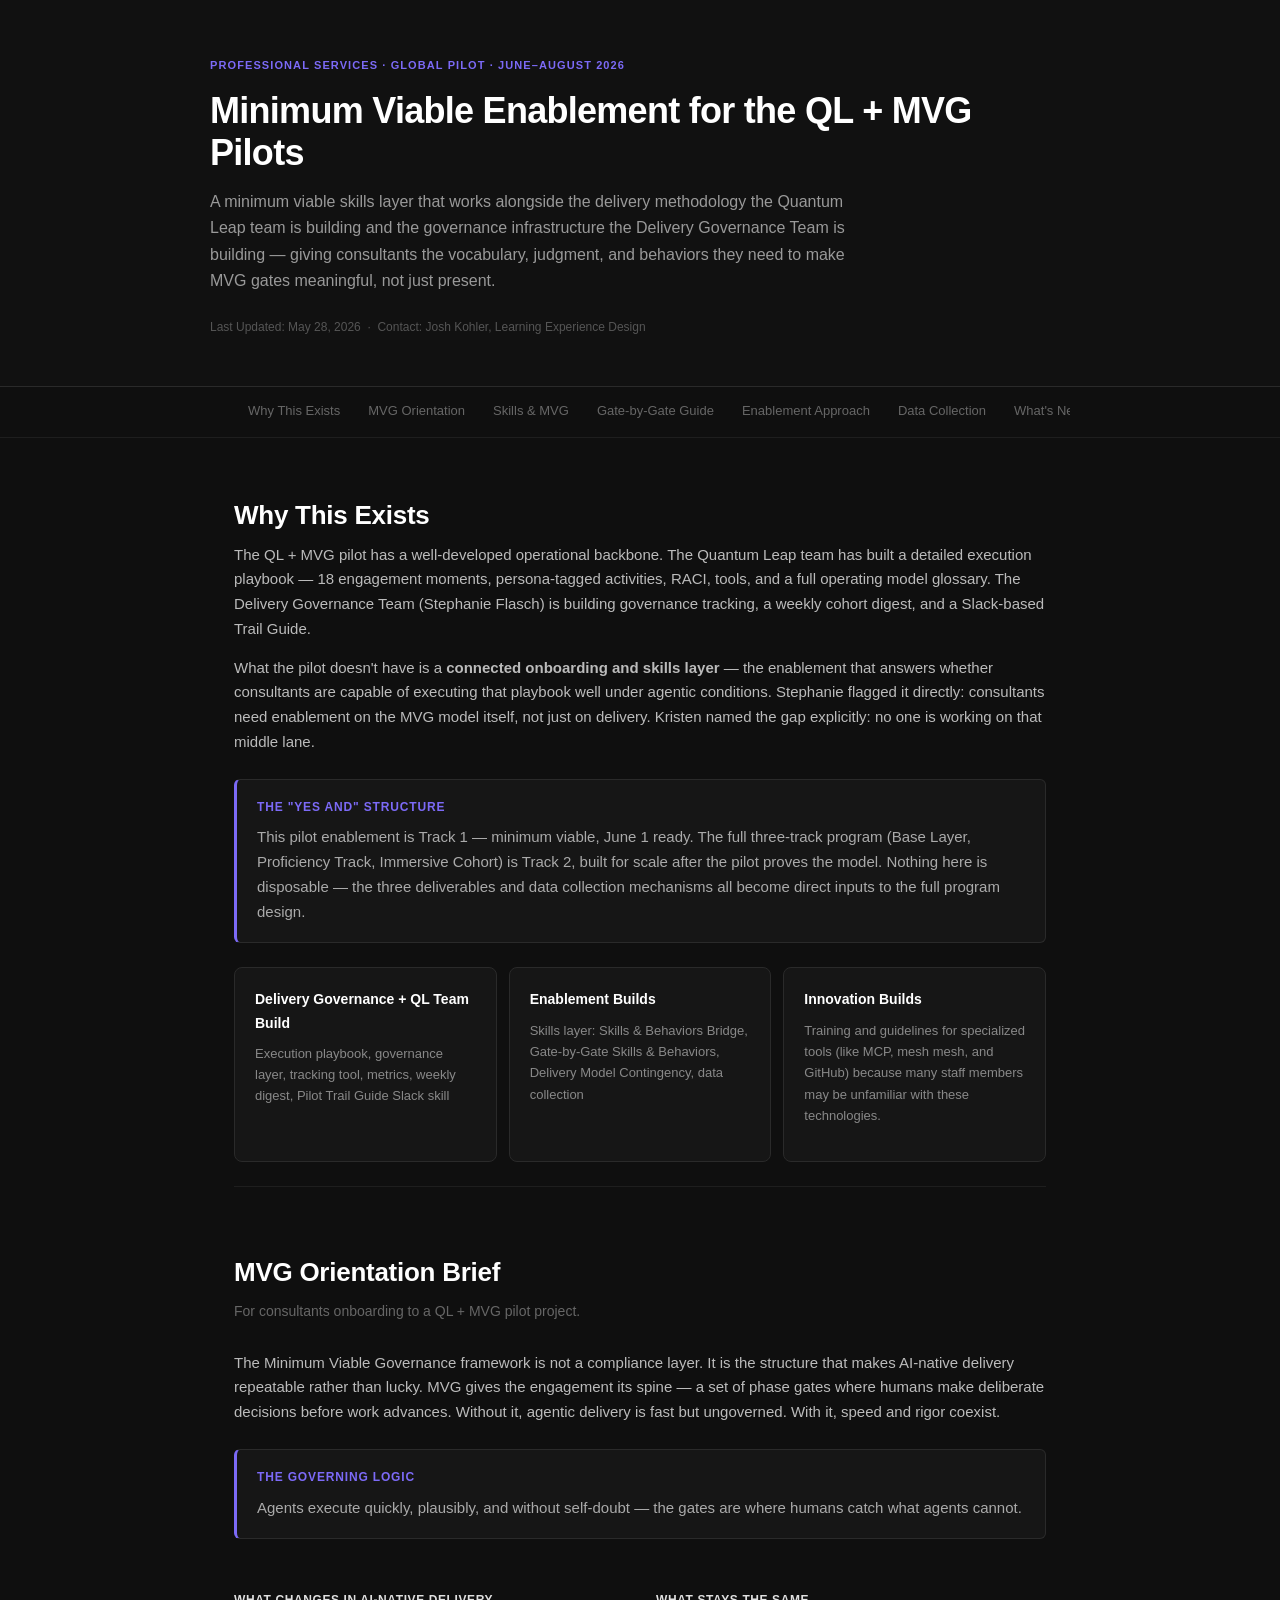
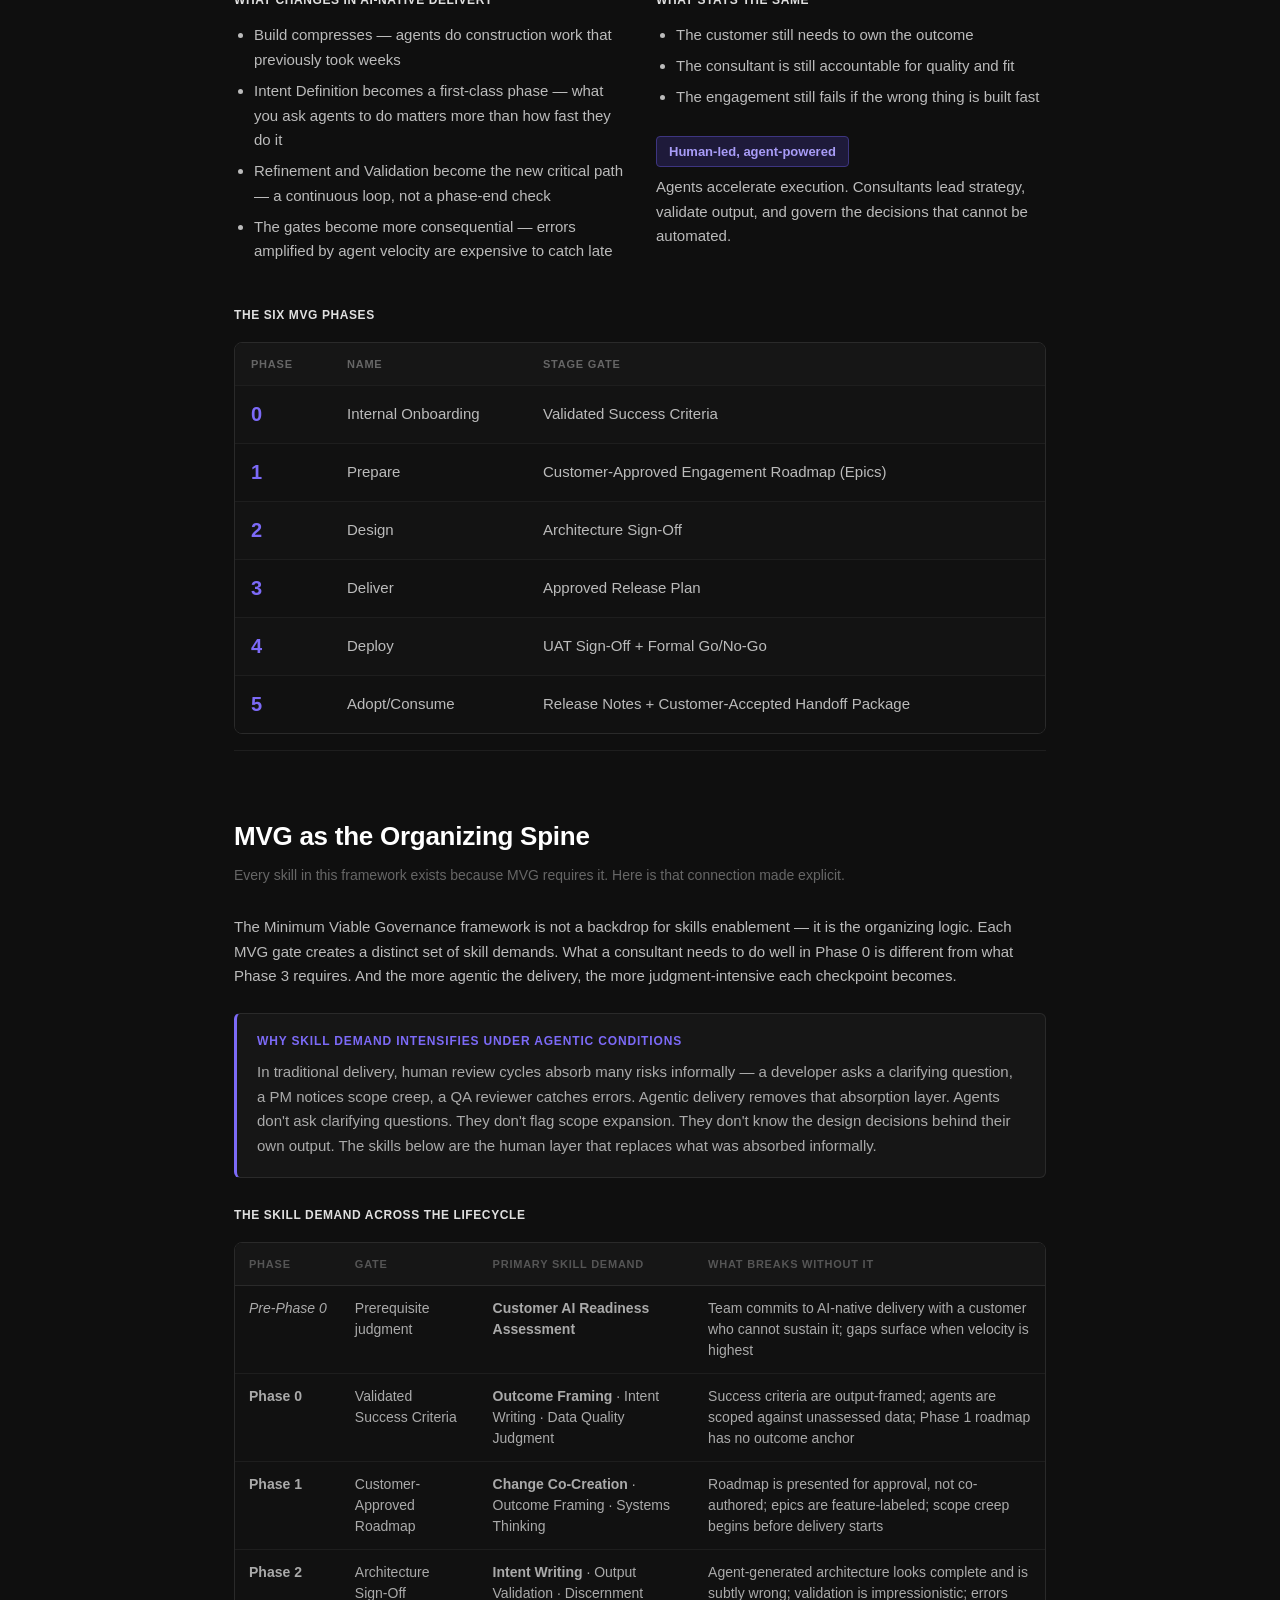
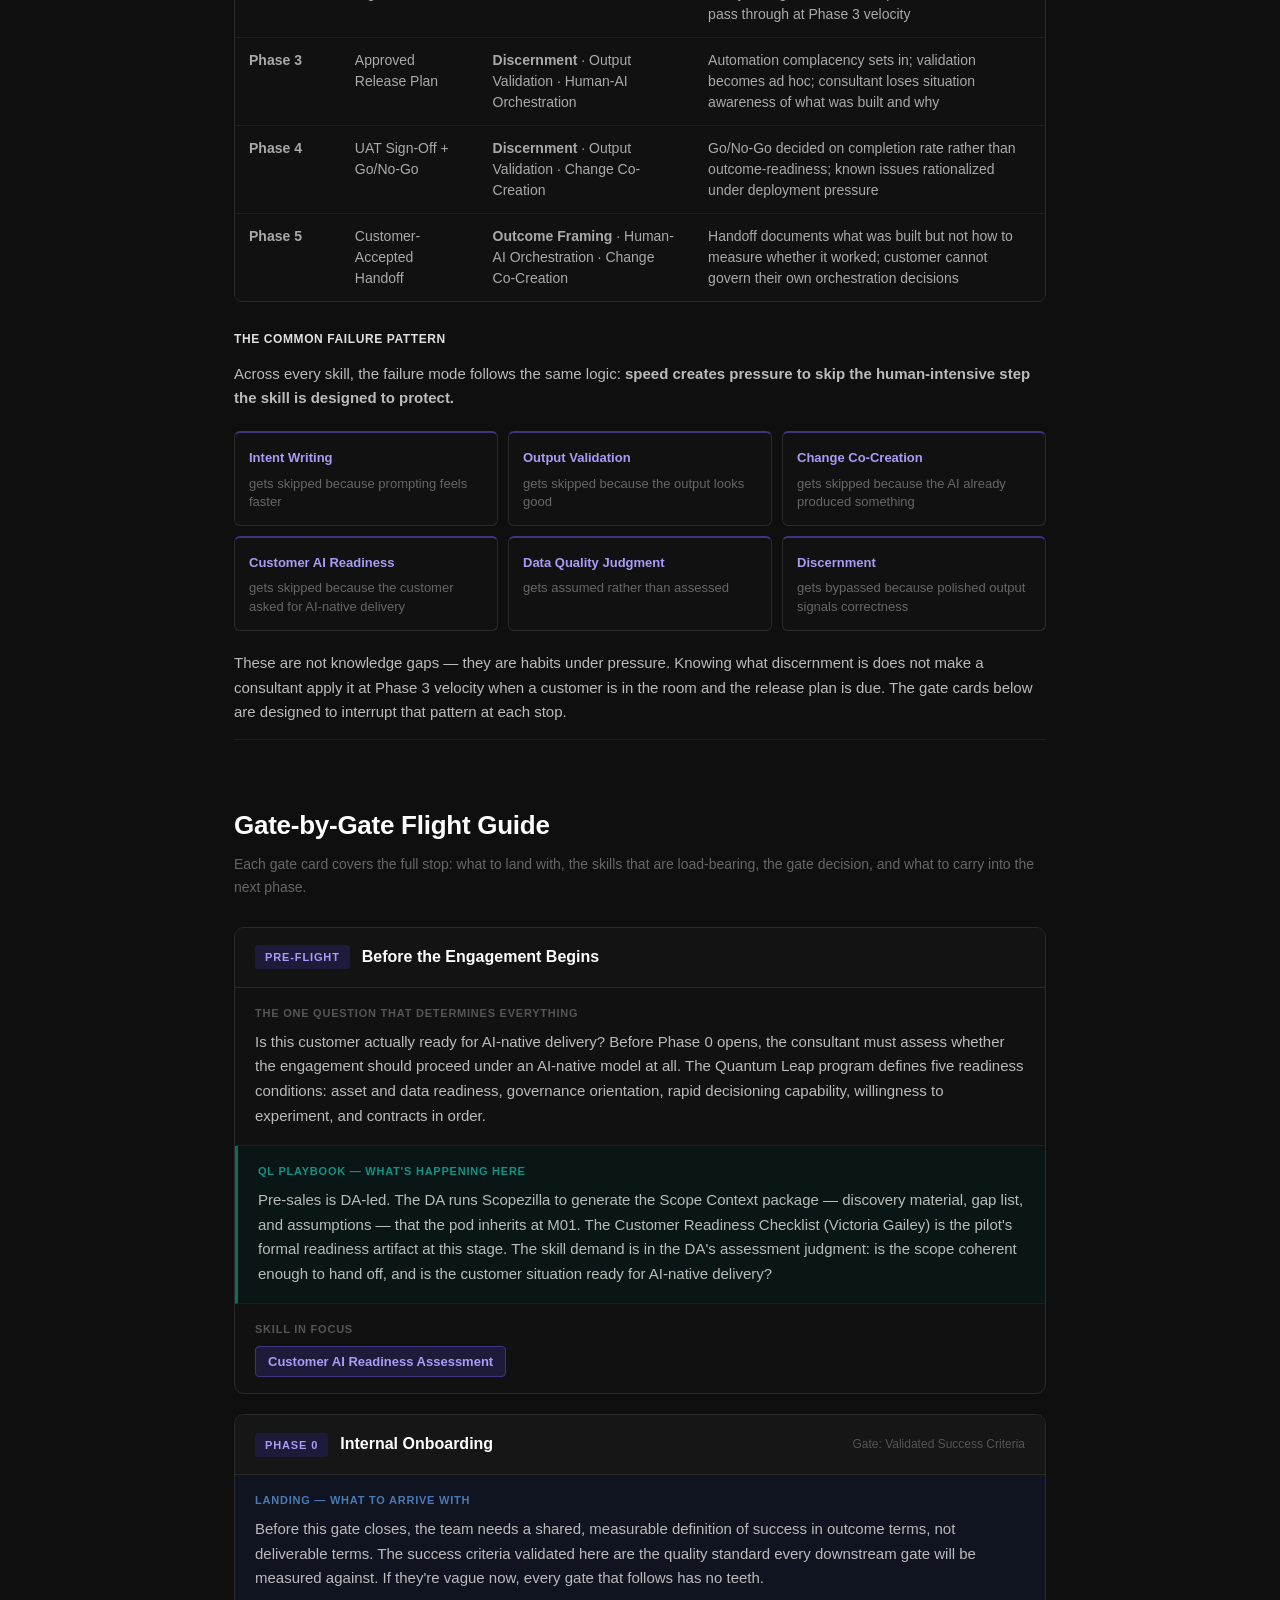
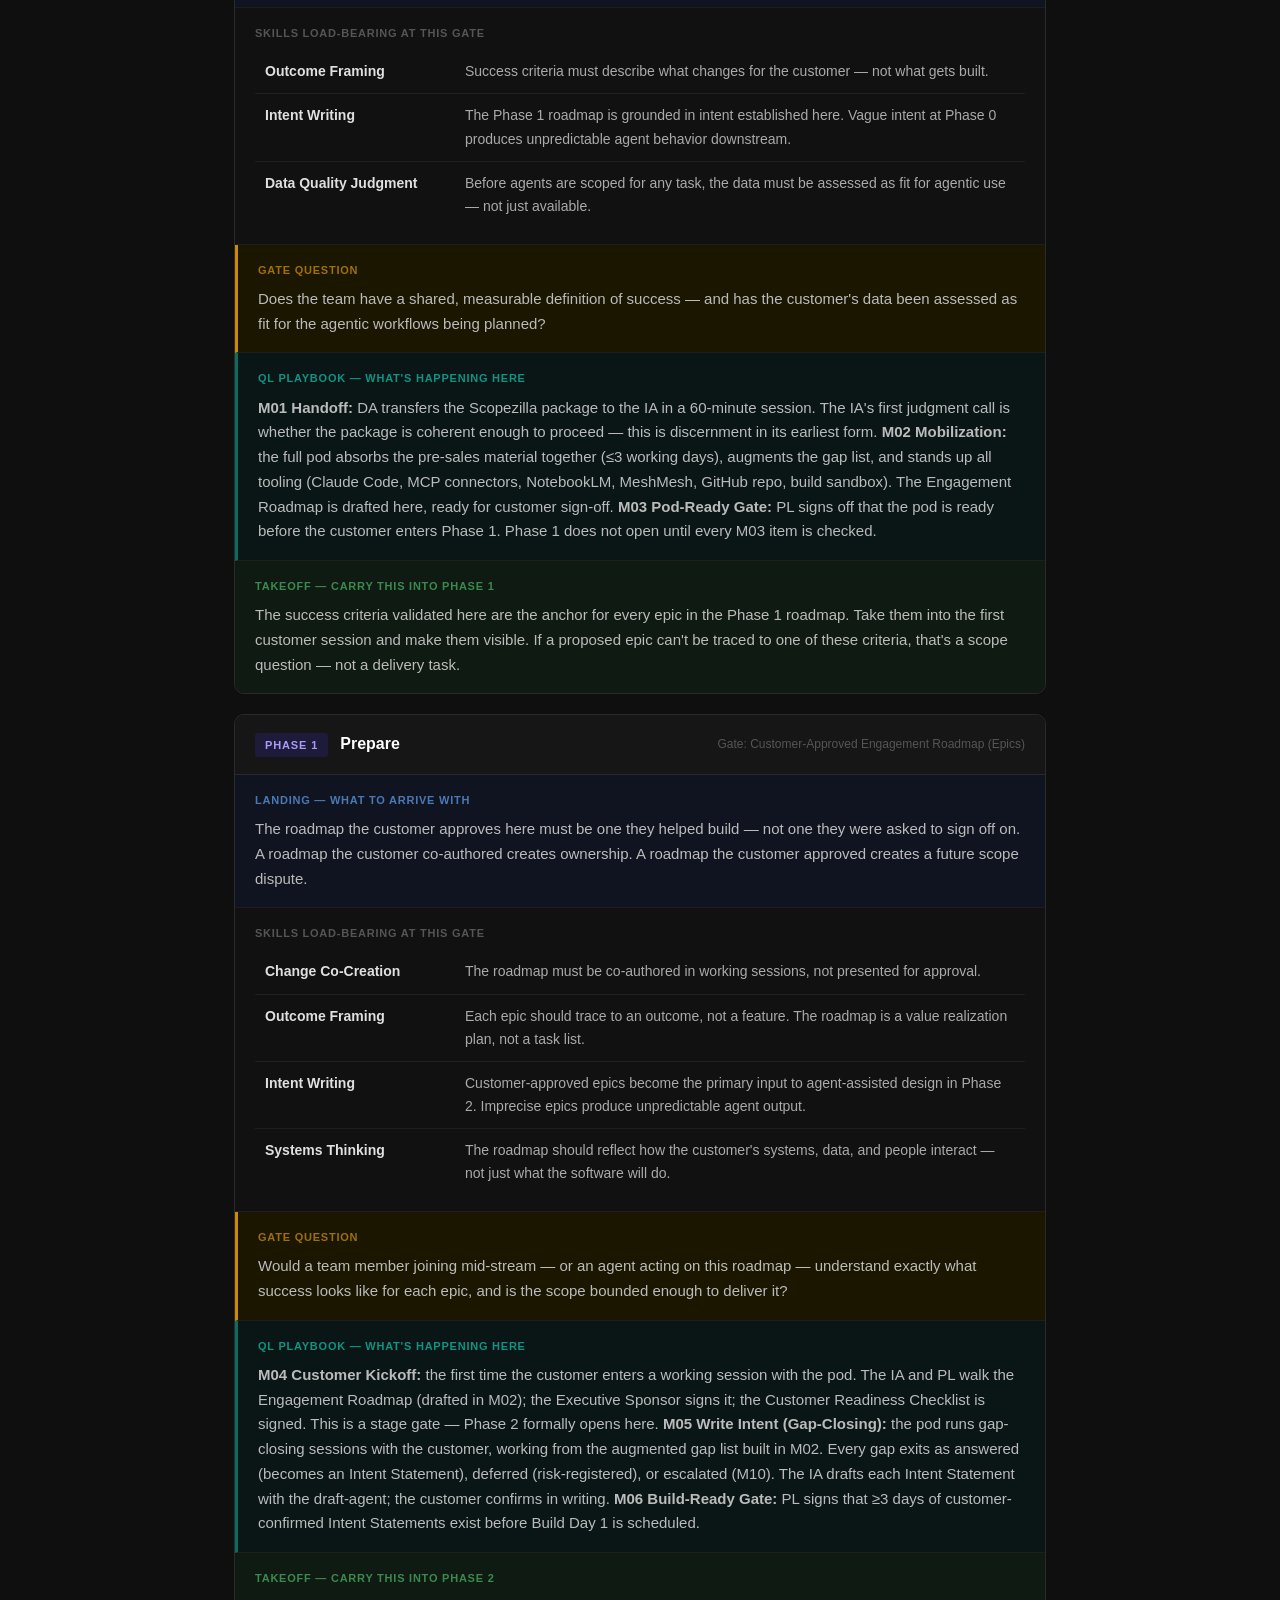
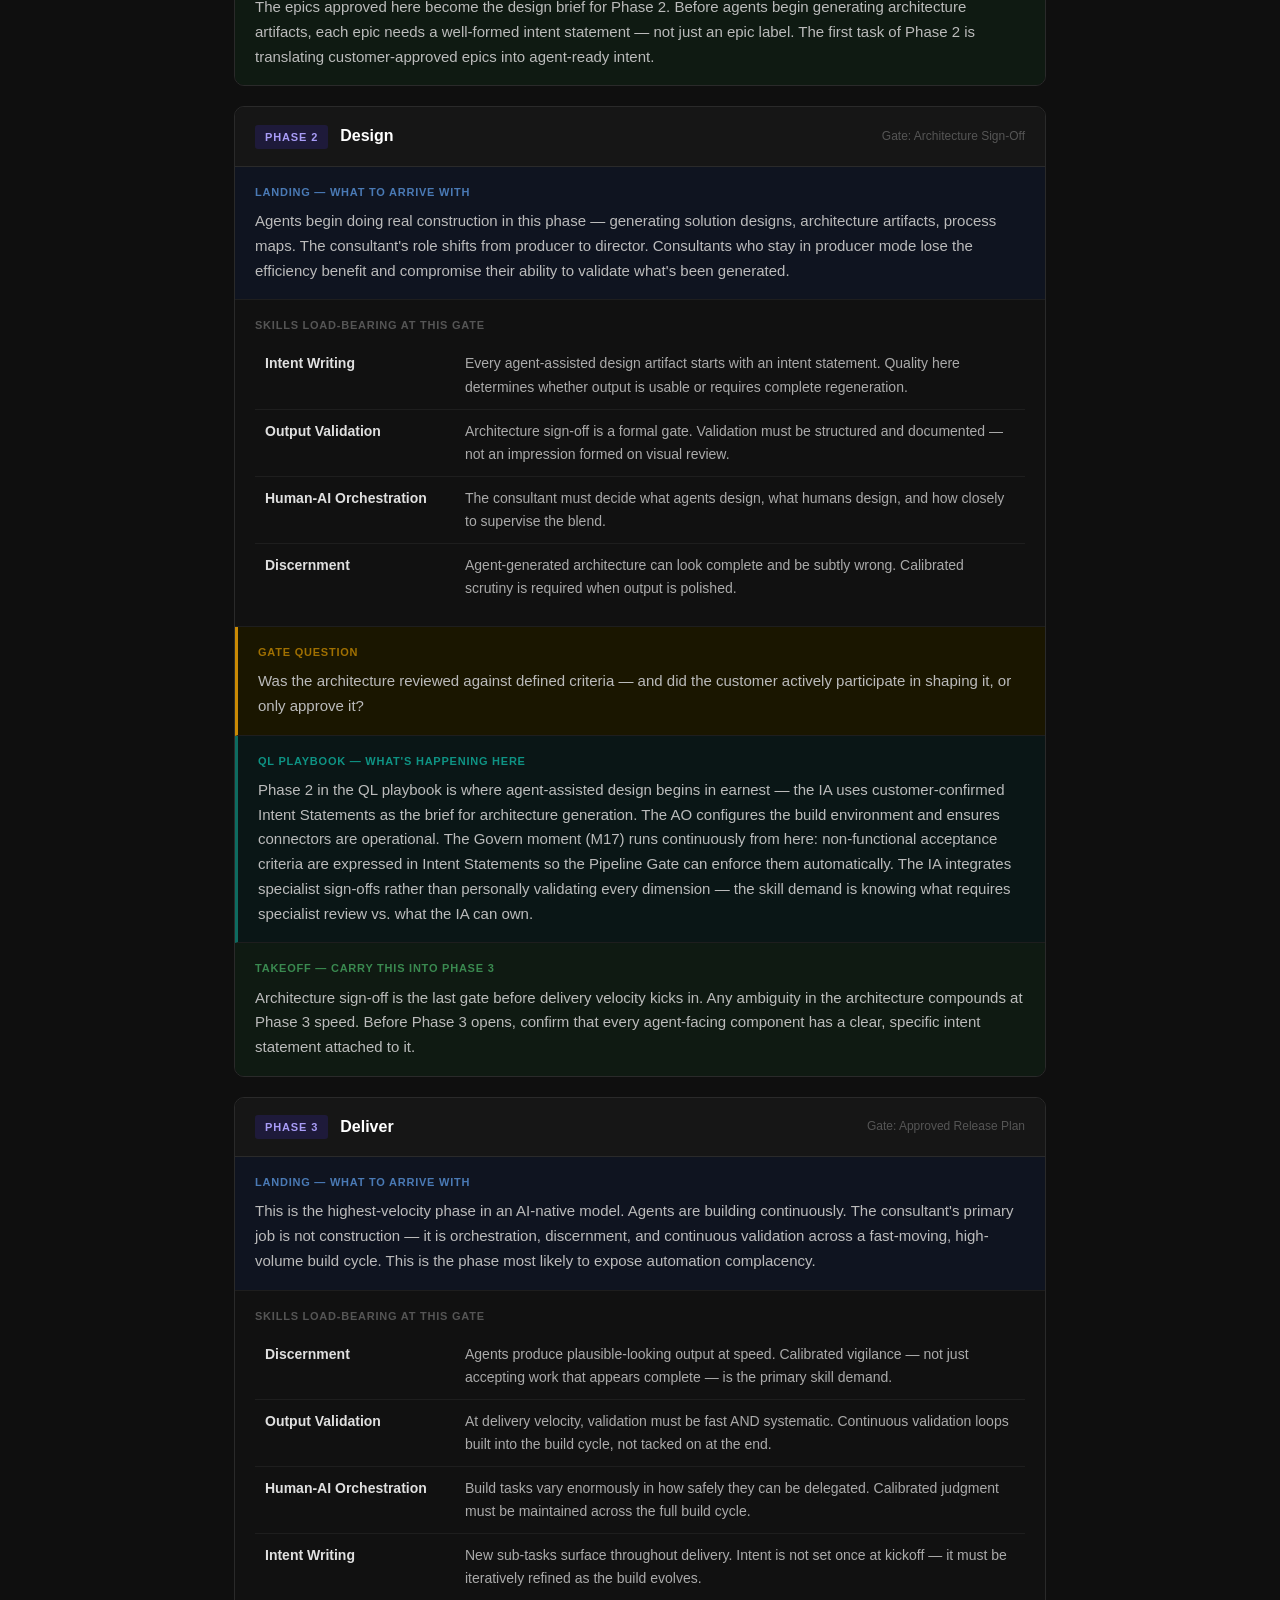
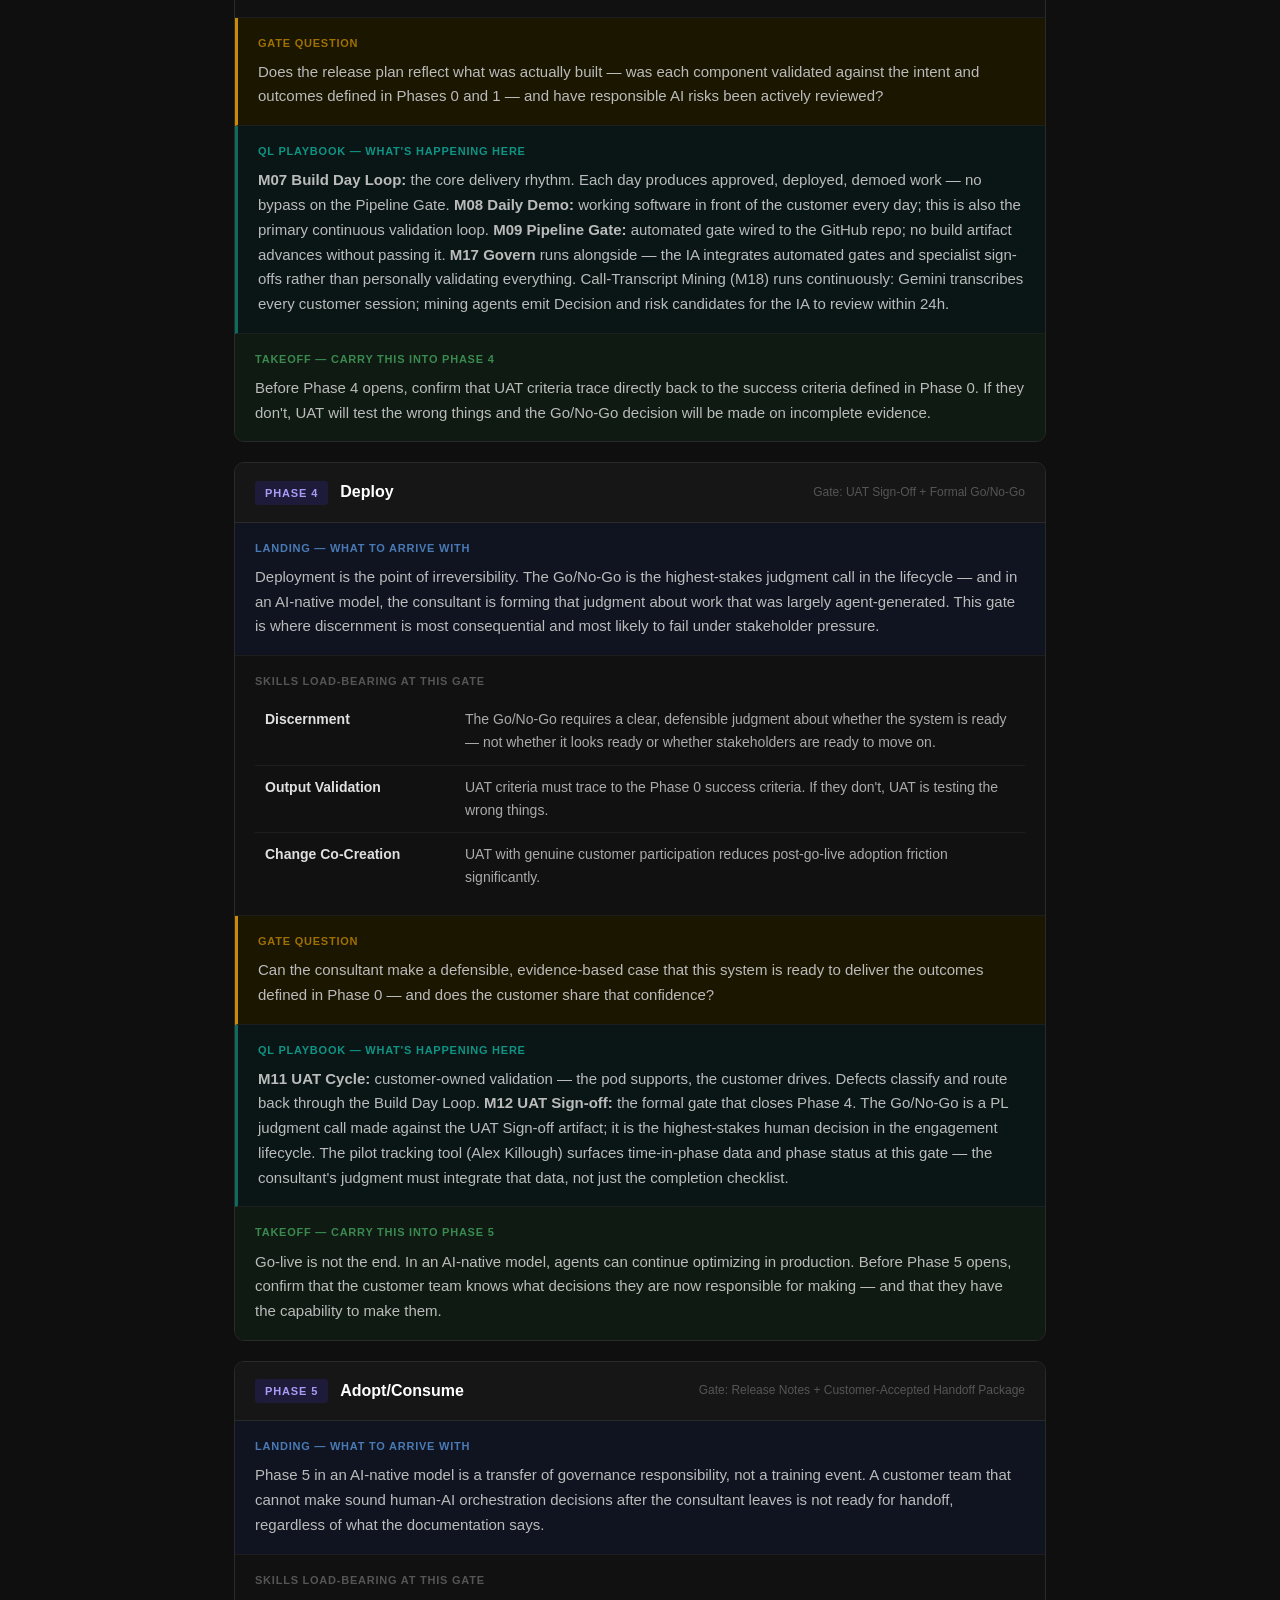
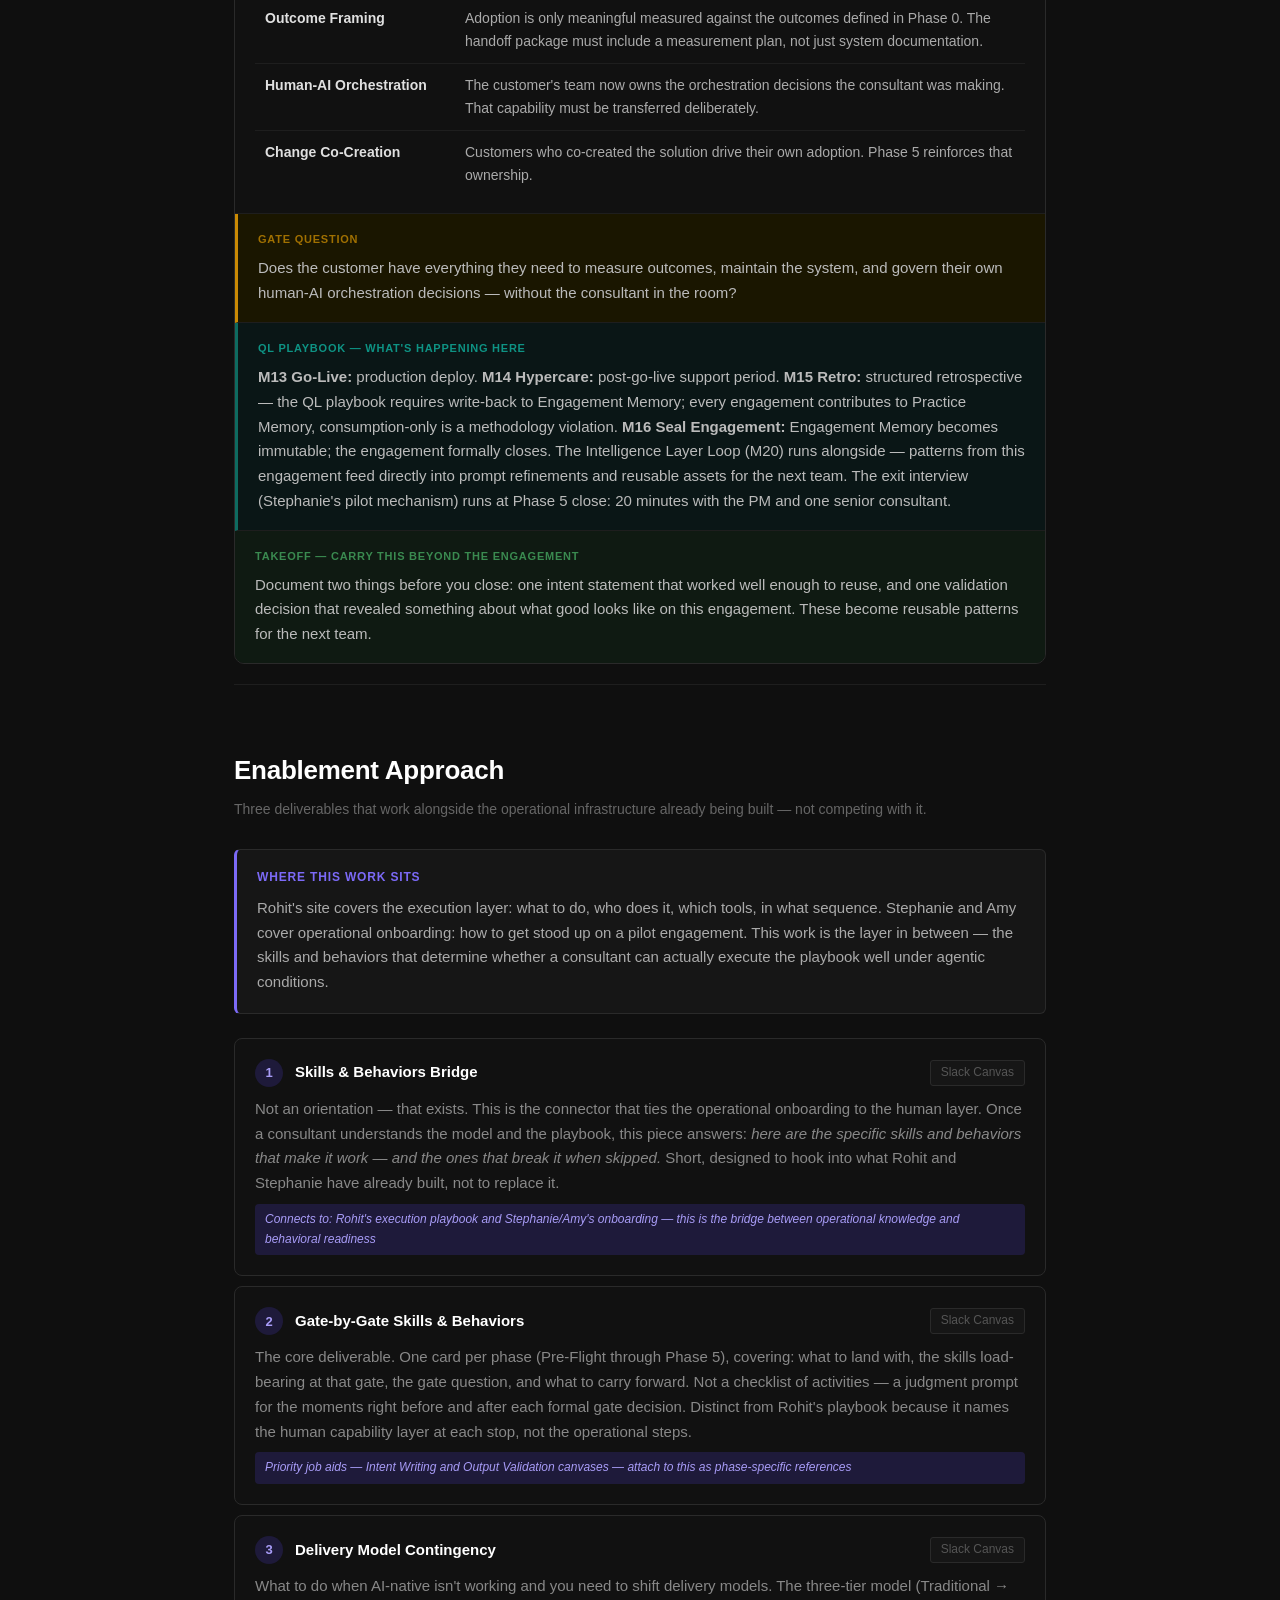
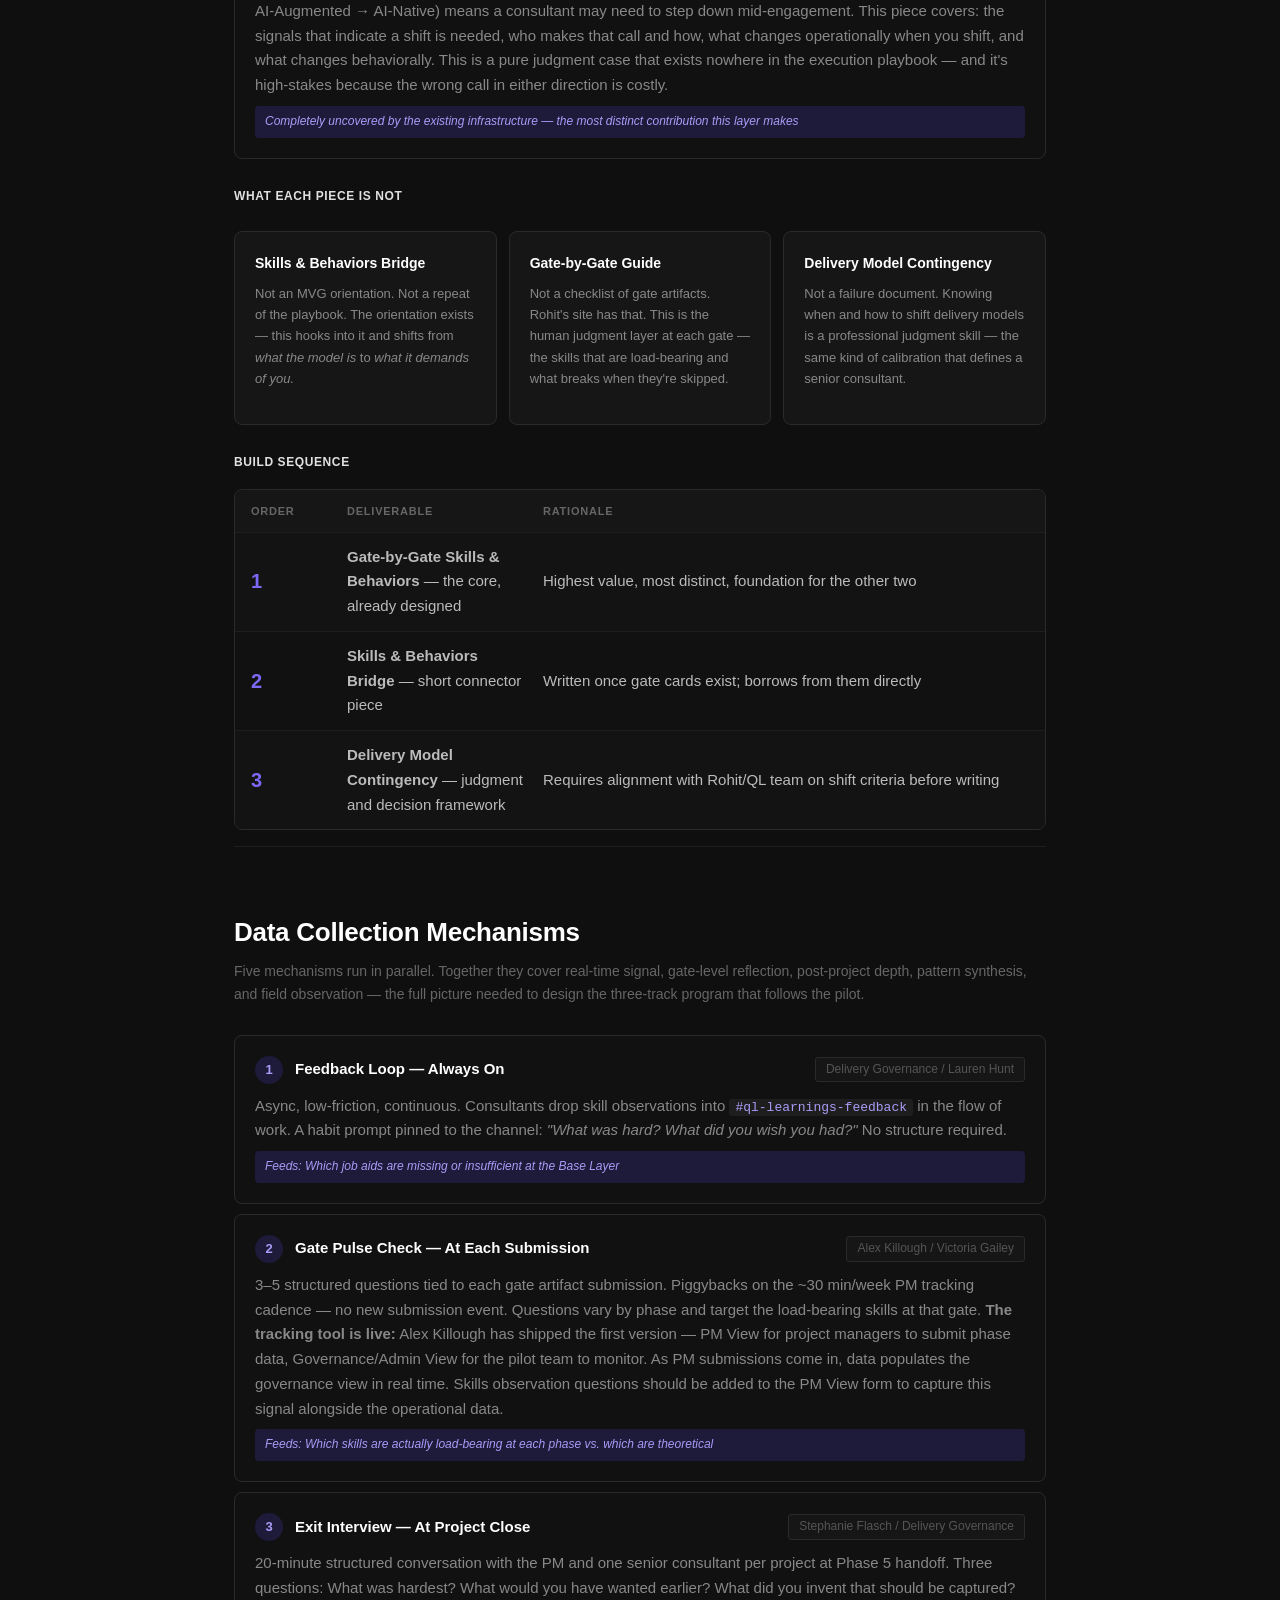
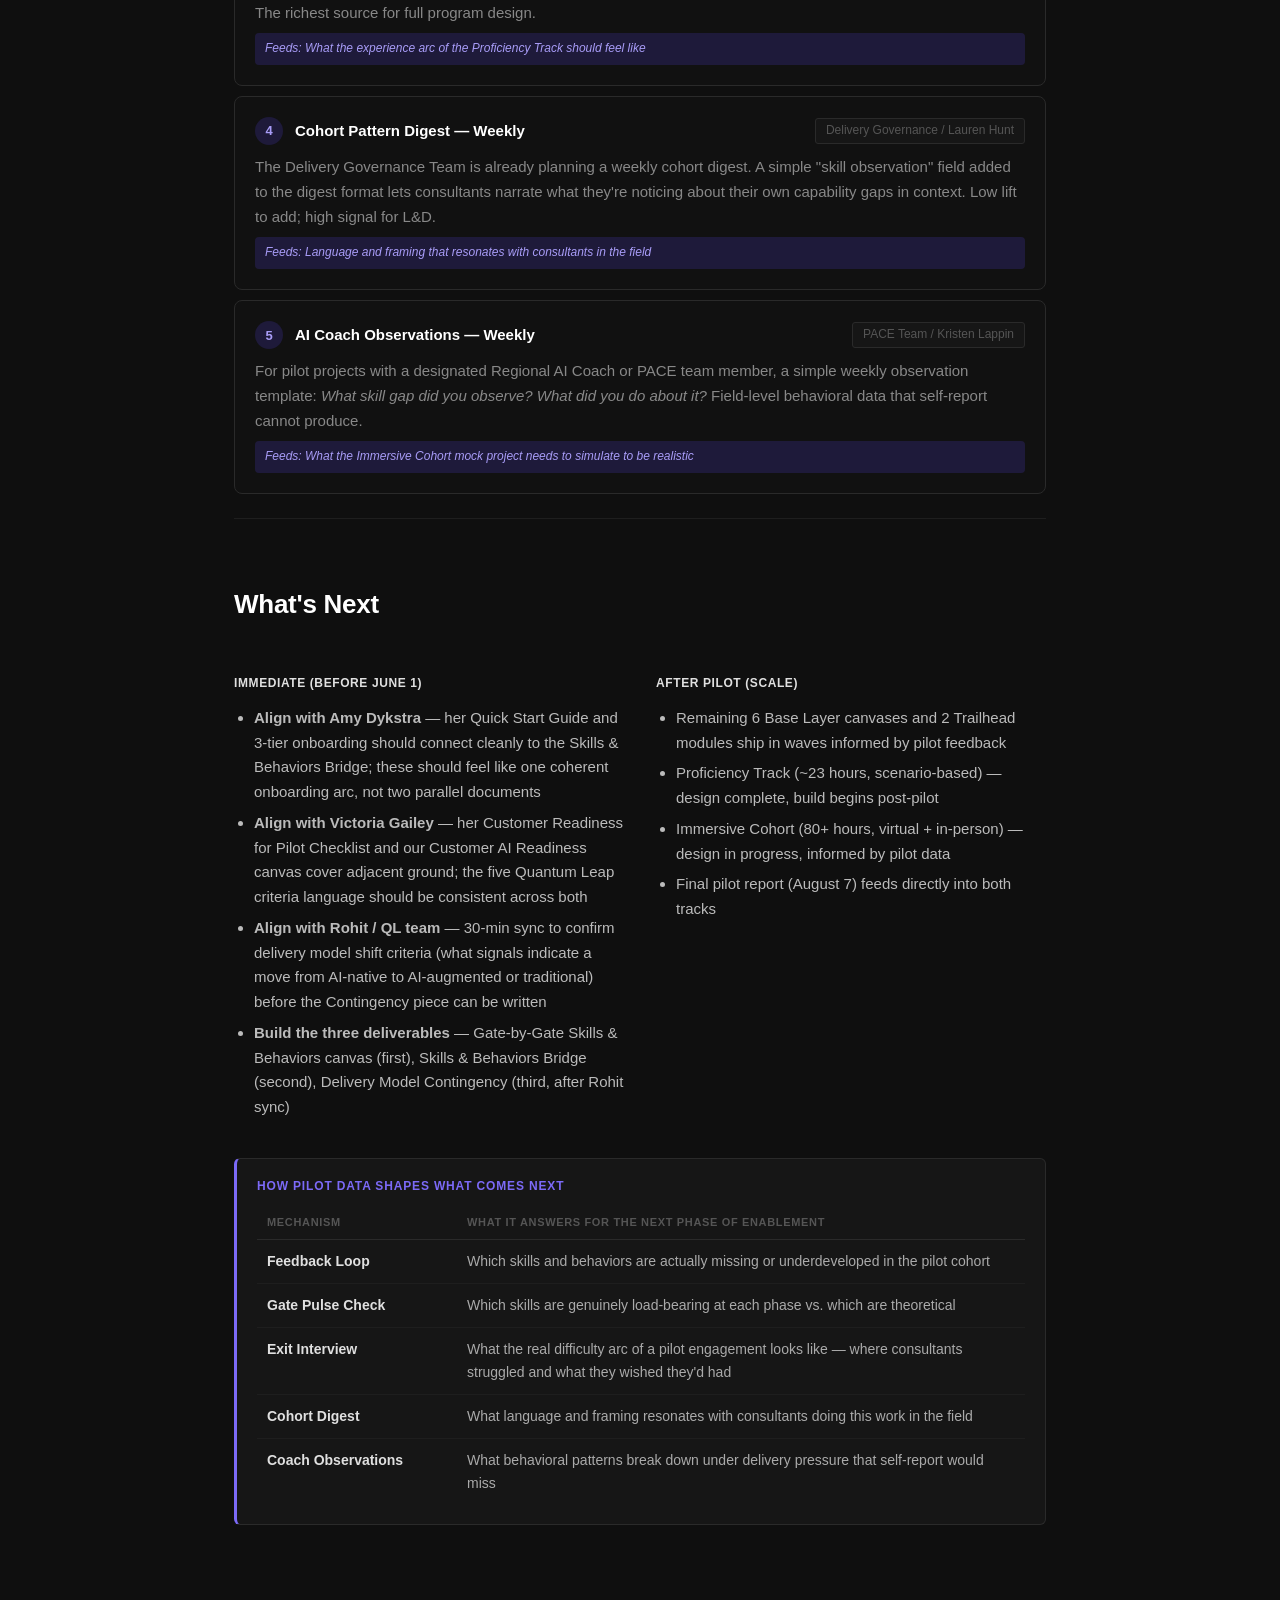
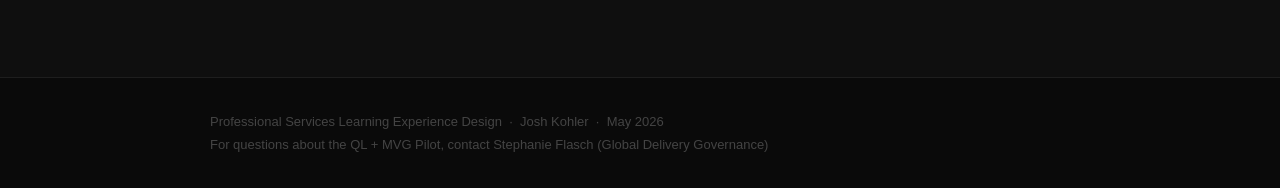
==== commit 296cfd4b: "Rename page title to MVE for the QL + MVG Pilots Co-Authored-By: Claude Sonnet 4.6 <noreply@anthropi" ====
--- a/index.html
+++ b/index.html
@@ -3,7 +3,7 @@
 <head>
   <meta charset="UTF-8">
   <meta name="viewport" content="width=device-width, initial-scale=1.0">
-  <title>PS Skills Enablement — QL + MVG Pilot</title>
+  <title>MVE for the QL + MVG Pilots</title>
   <link rel="stylesheet" href="style.css">
 </head>
 <body>
@@ -11,7 +11,7 @@
   <header>
     <div class="header-inner">
       <div class="header-label">Professional Services · Global Pilot · June–August 2026</div>
-      <h1>Skills Enablement for the QL + MVG Pilot</h1>
+      <h1>Minimum Viable Enablement for the QL + MVG Pilots</h1>
       <p class="header-sub">A minimum viable skills layer that works alongside the delivery methodology the Quantum Leap team is building and the governance infrastructure the Delivery Governance Team is building — giving consultants the vocabulary, judgment, and behaviors they need to make MVG gates meaningful, not just present.</p>
       <div class="header-meta">Last Updated: May 28, 2026 &nbsp;·&nbsp; Contact: Josh Kohler, Learning Experience Design</div>
     </div>
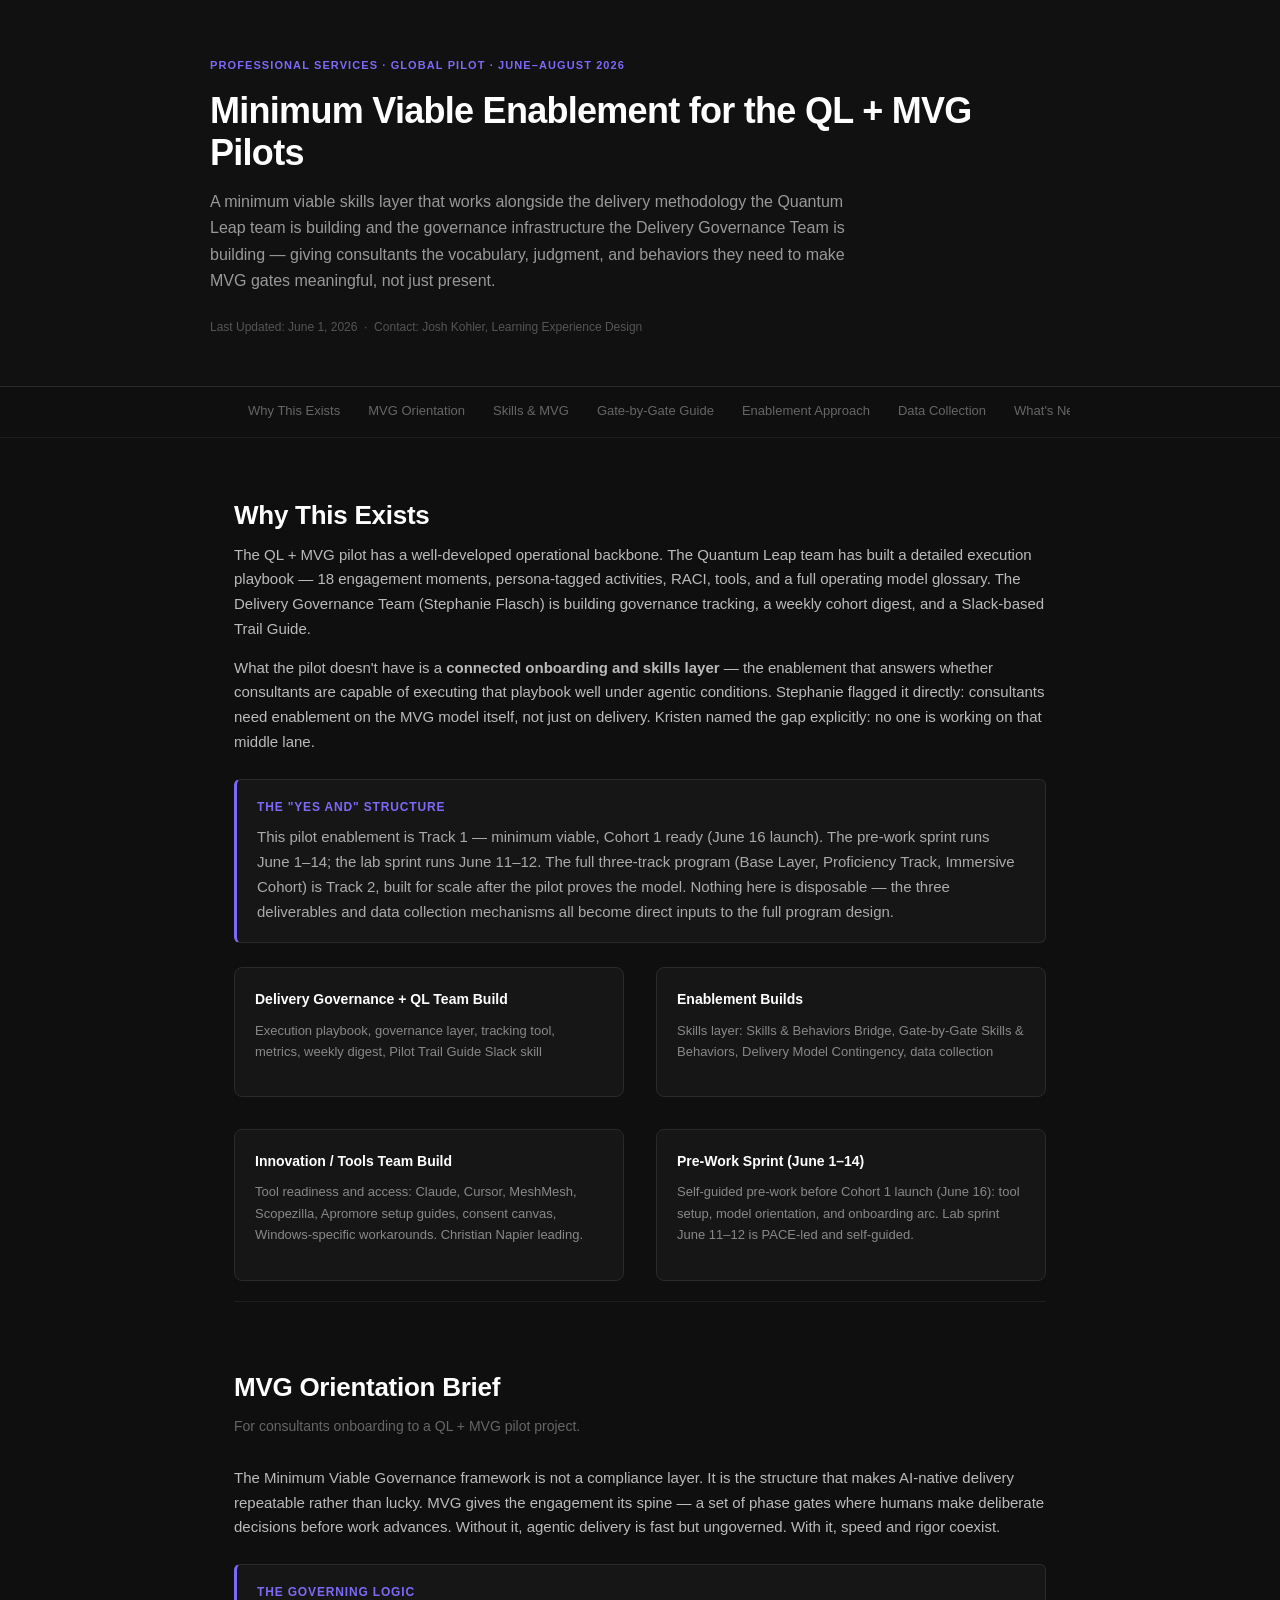
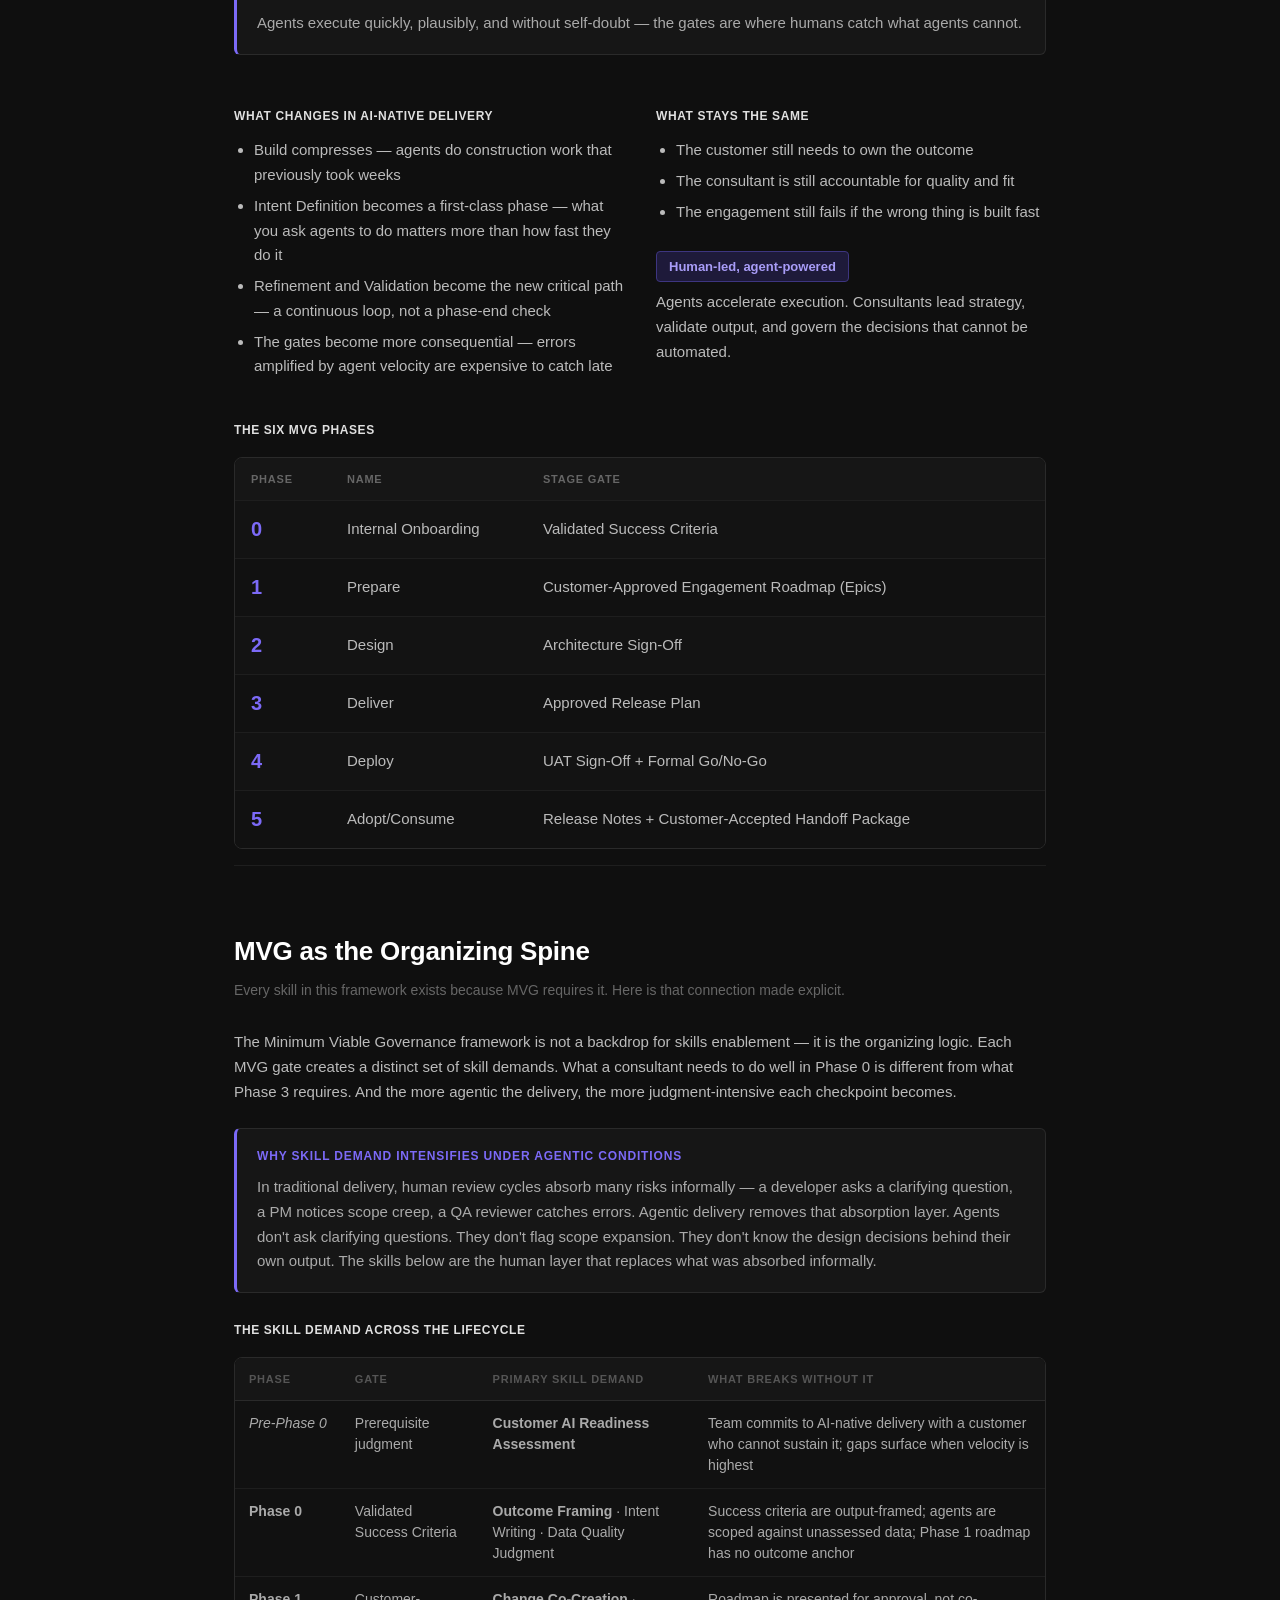
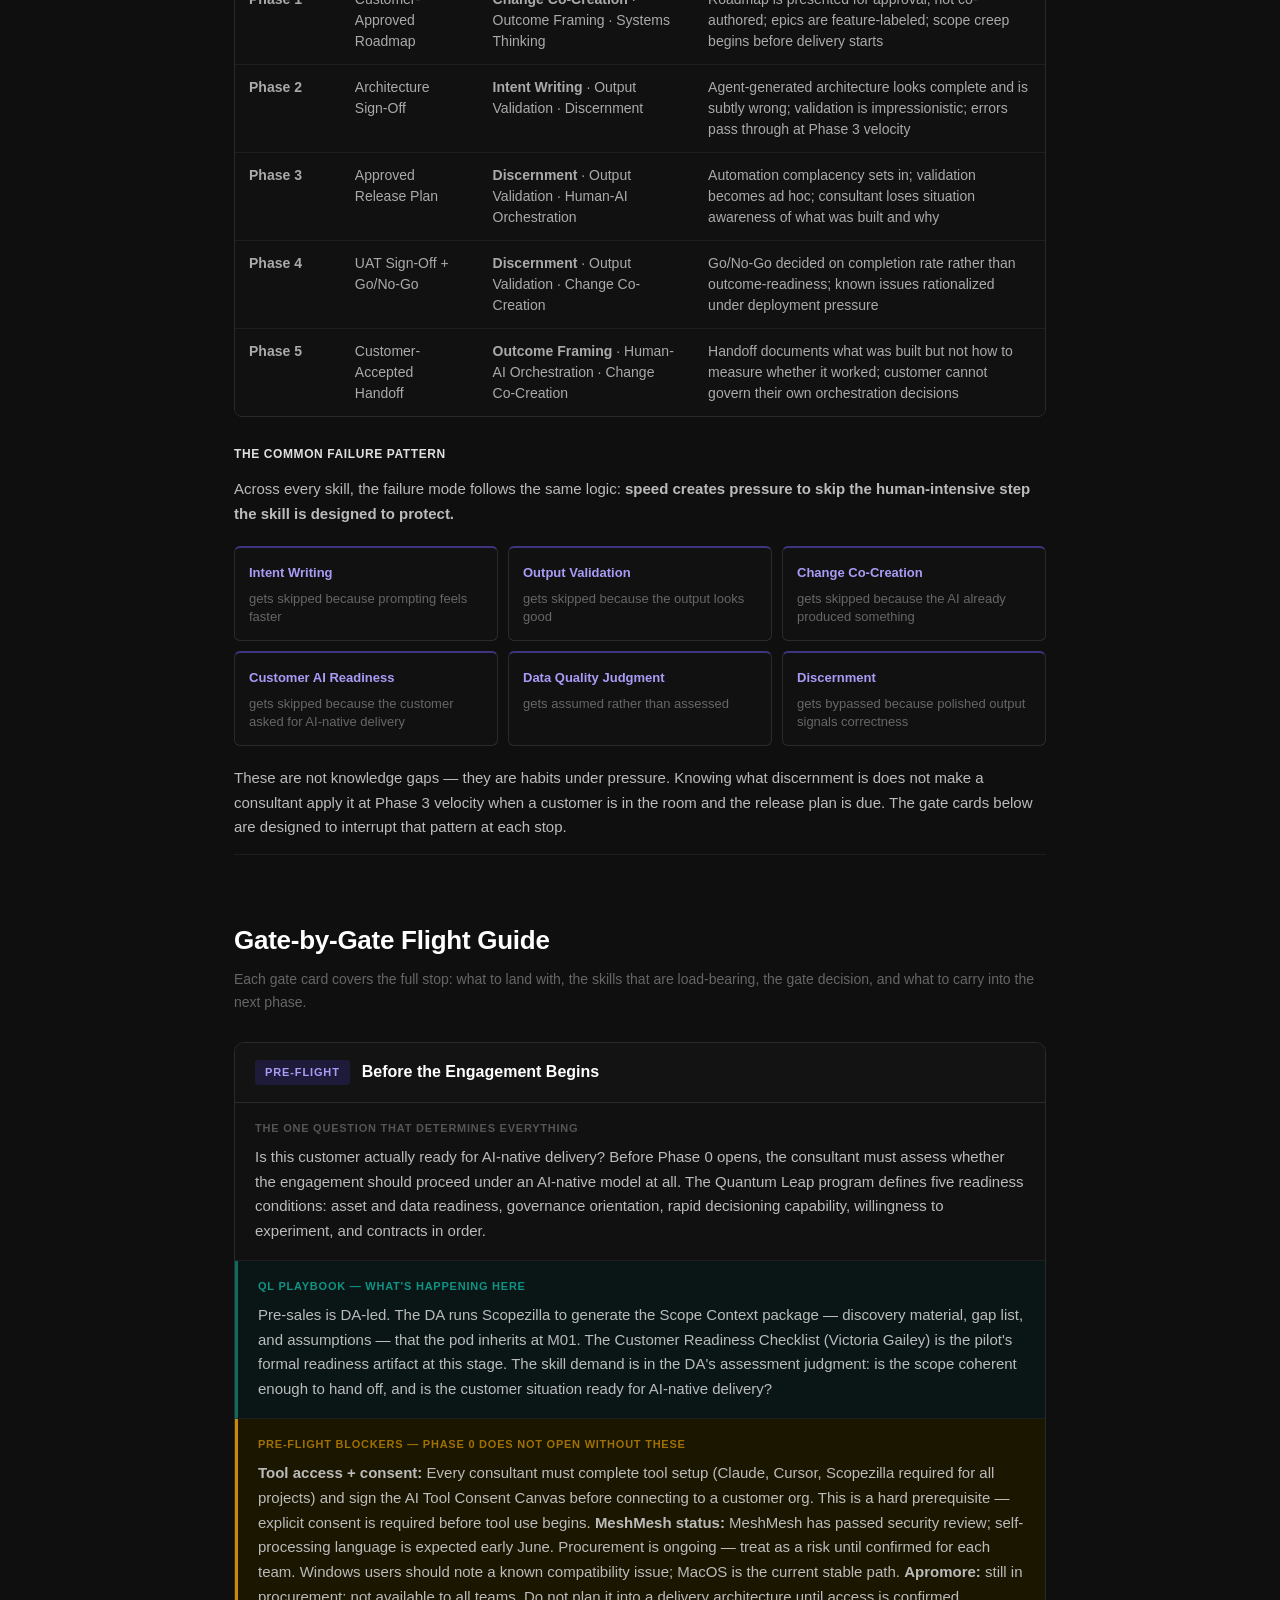
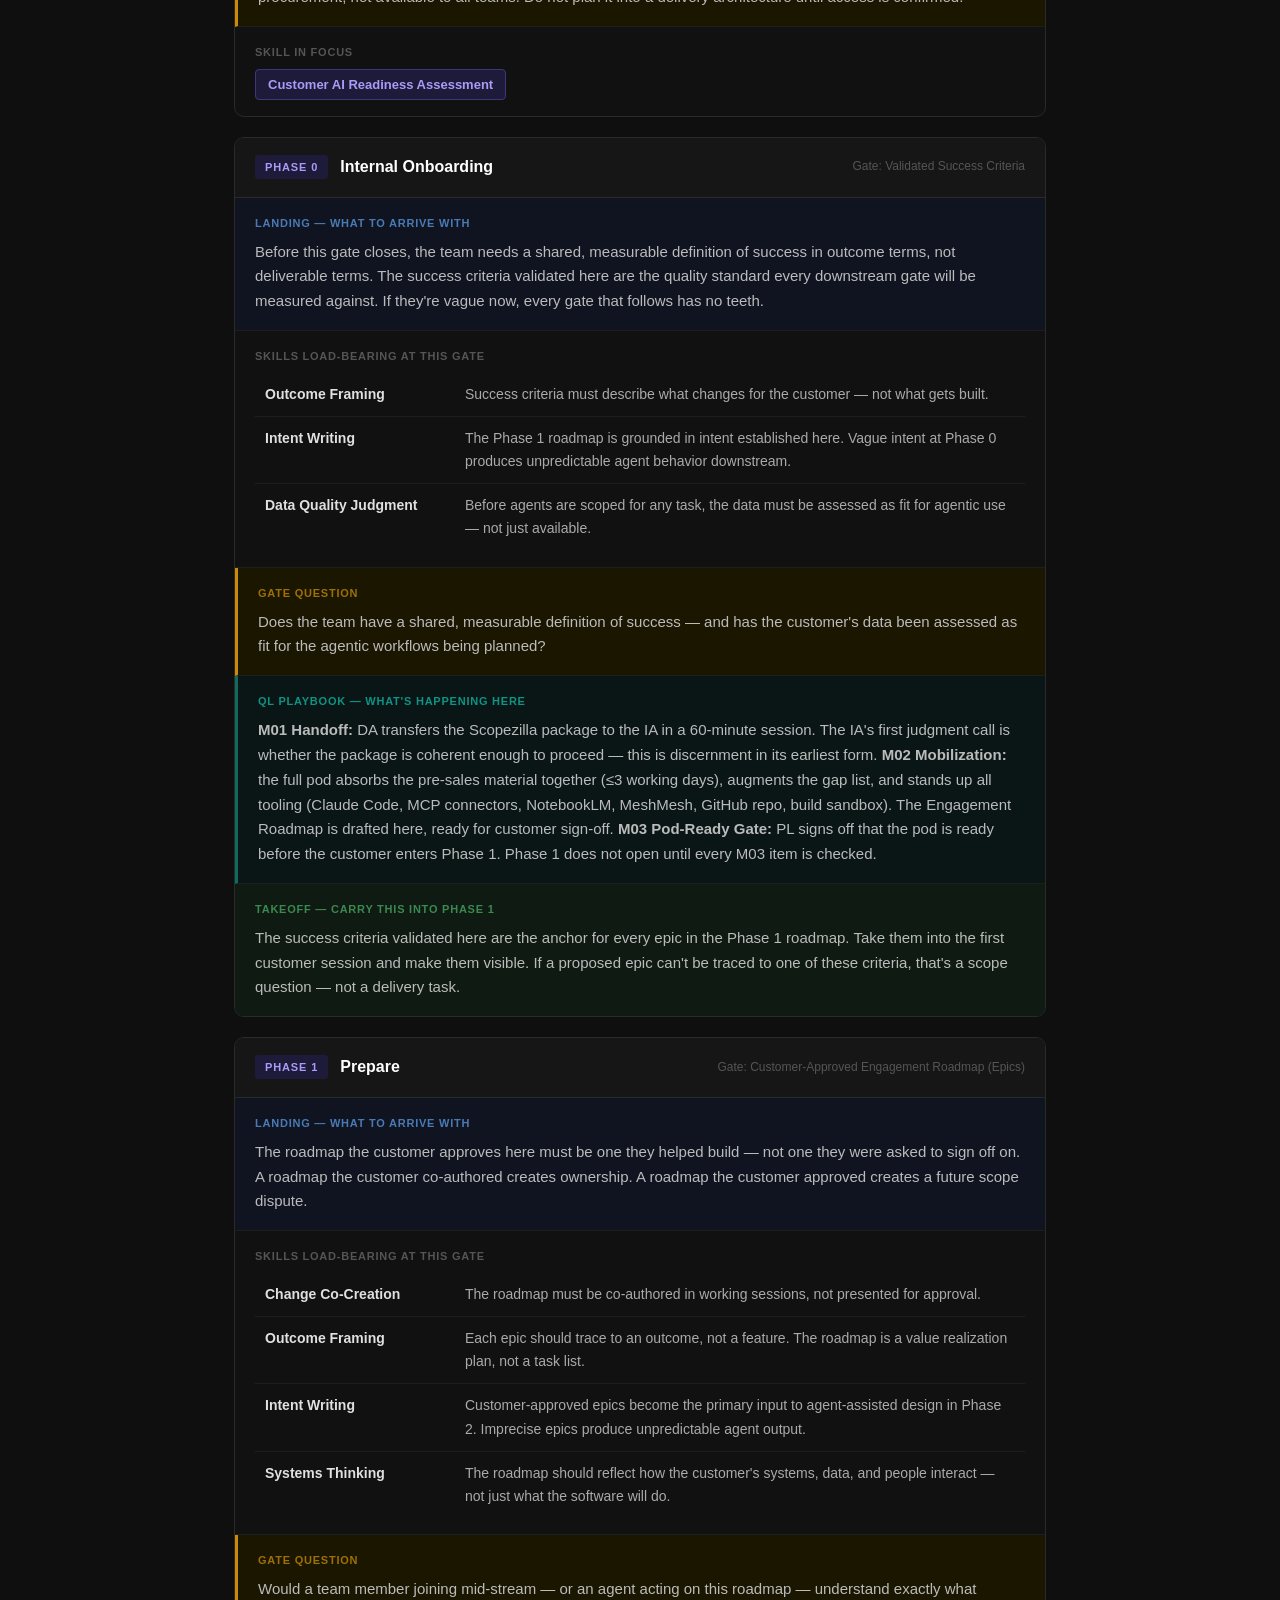
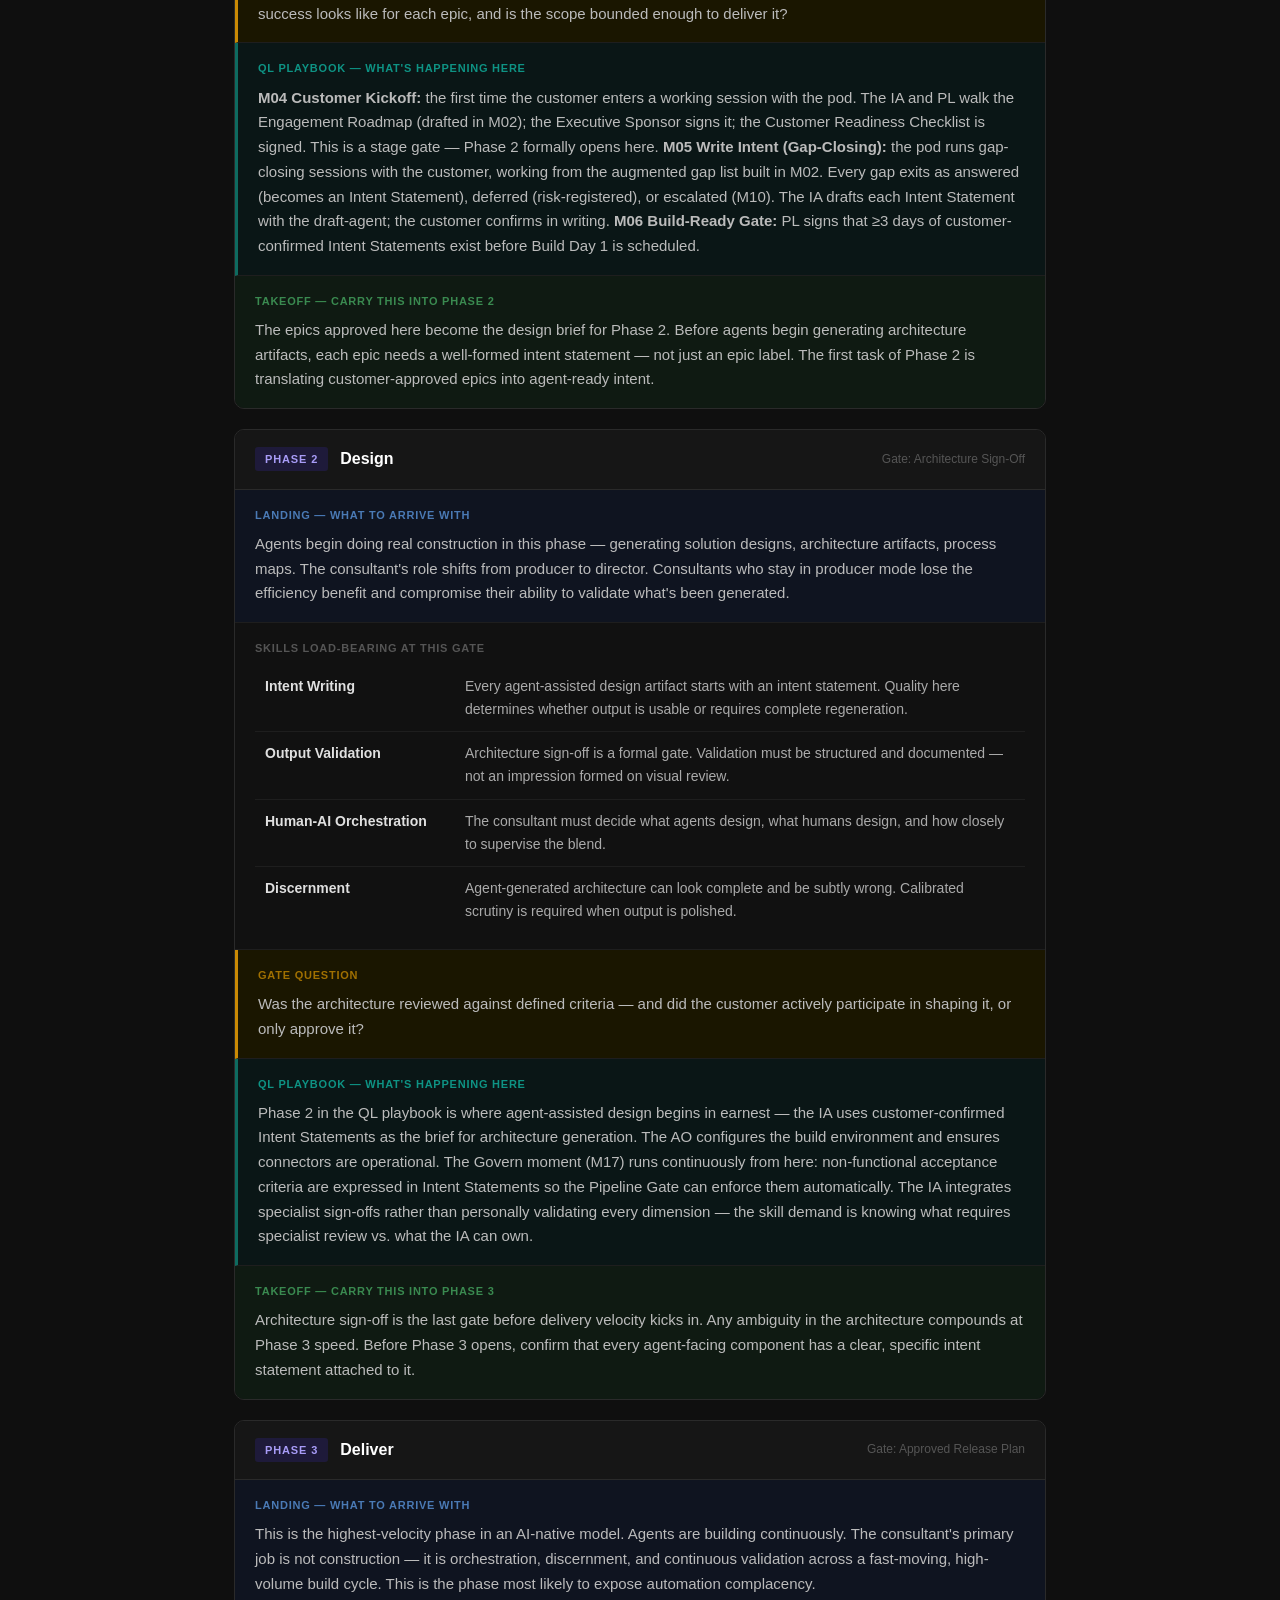
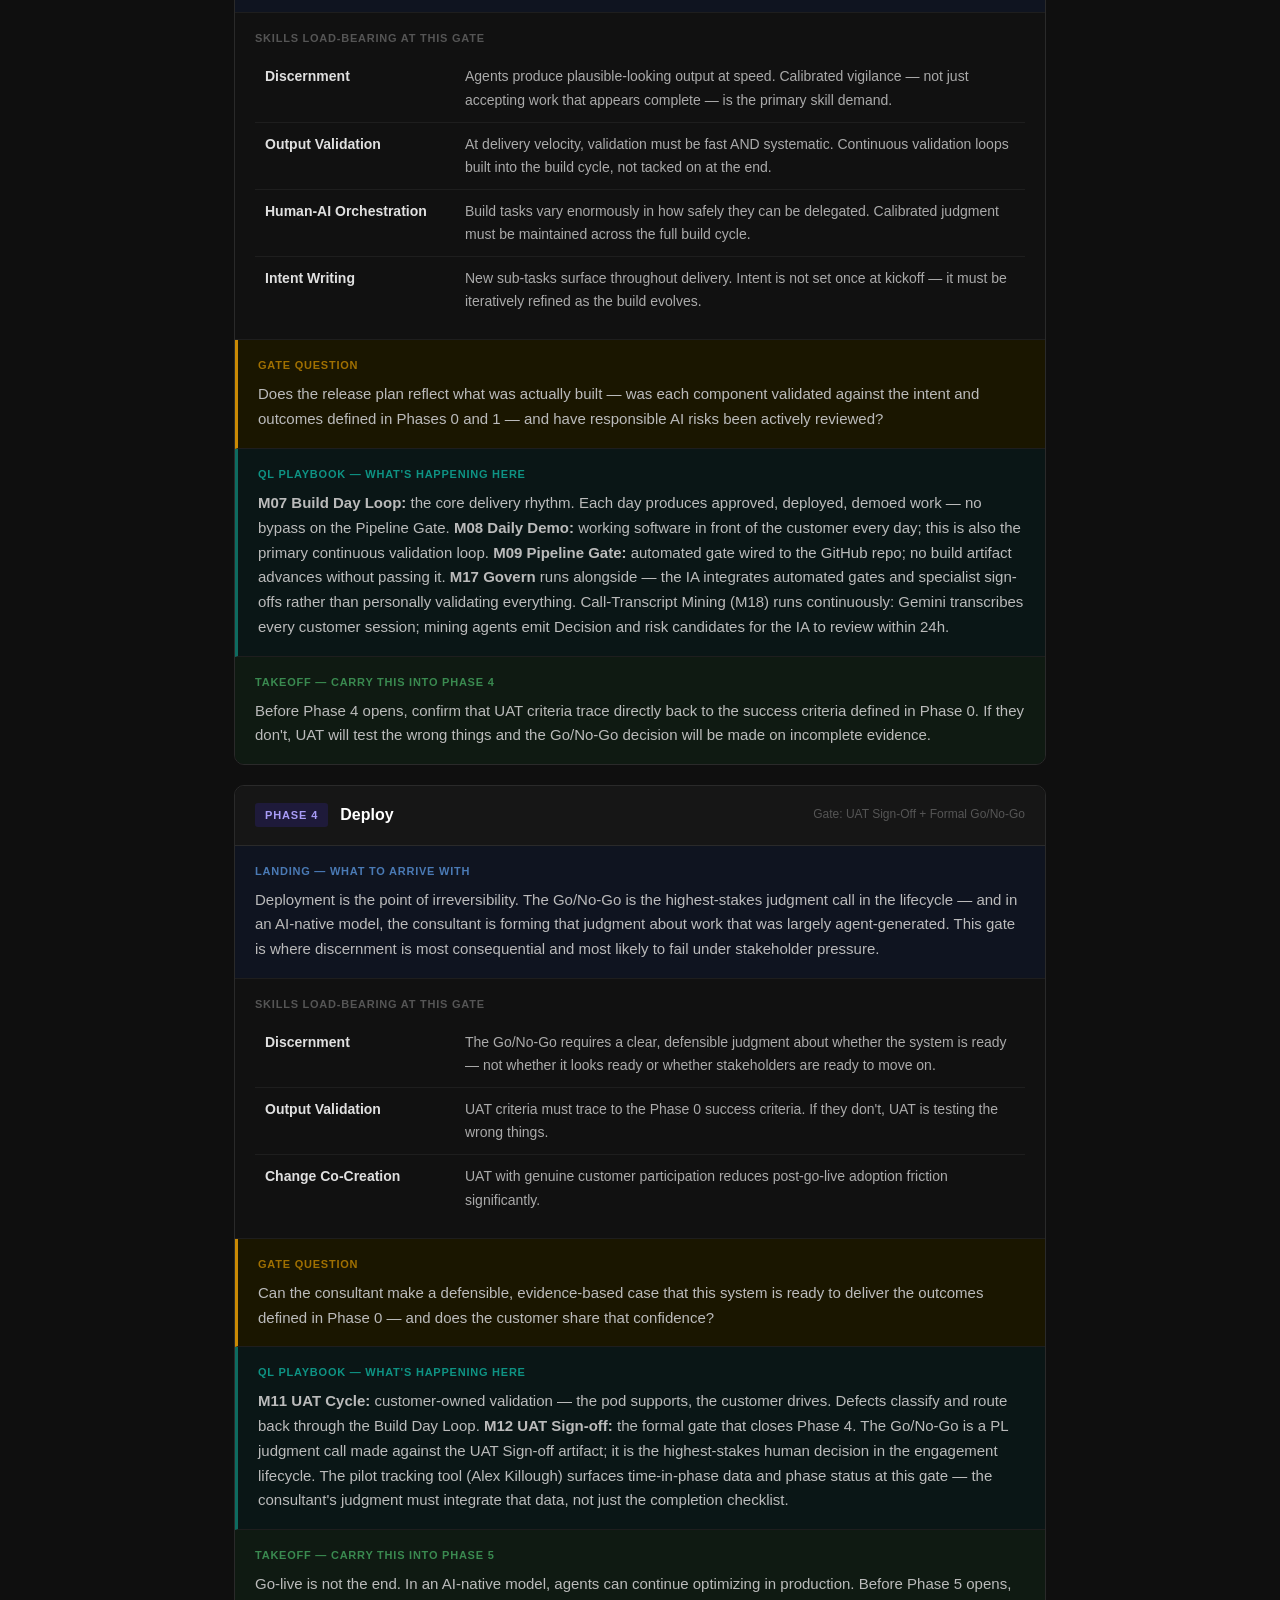
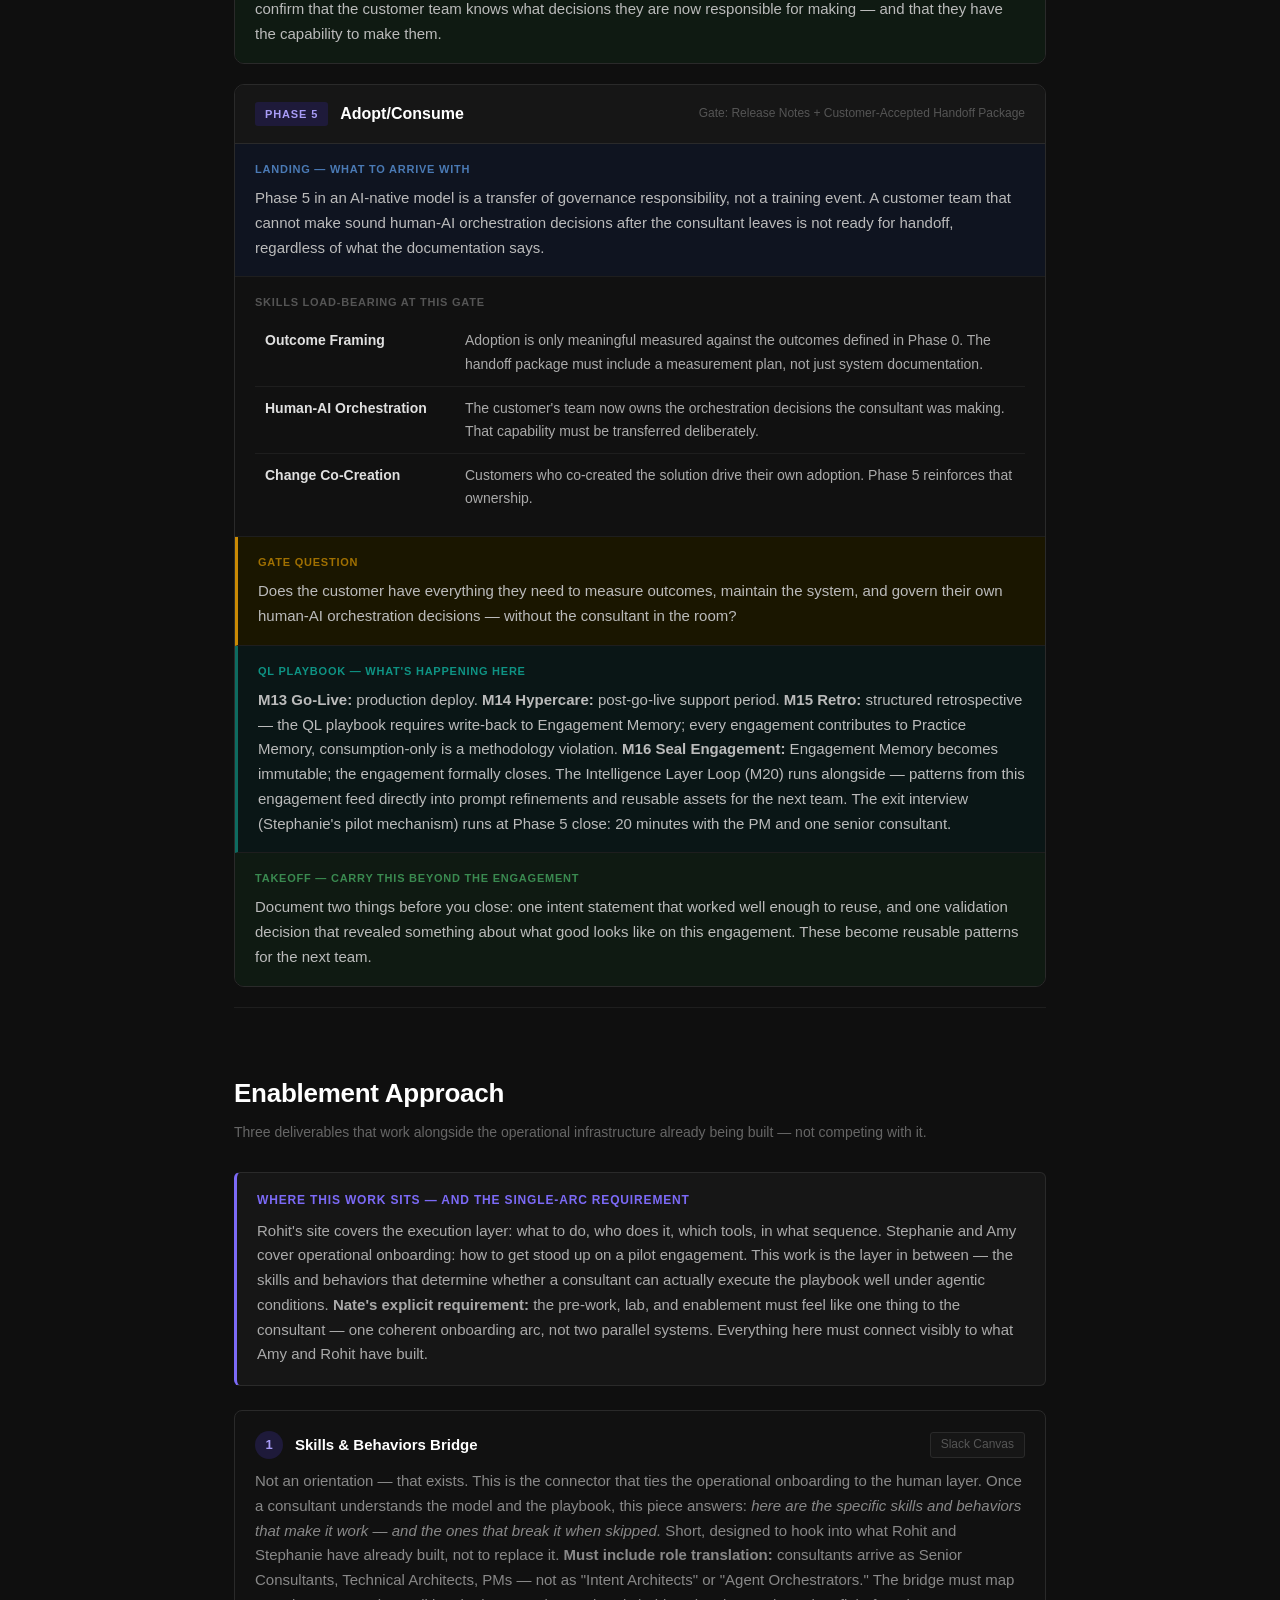
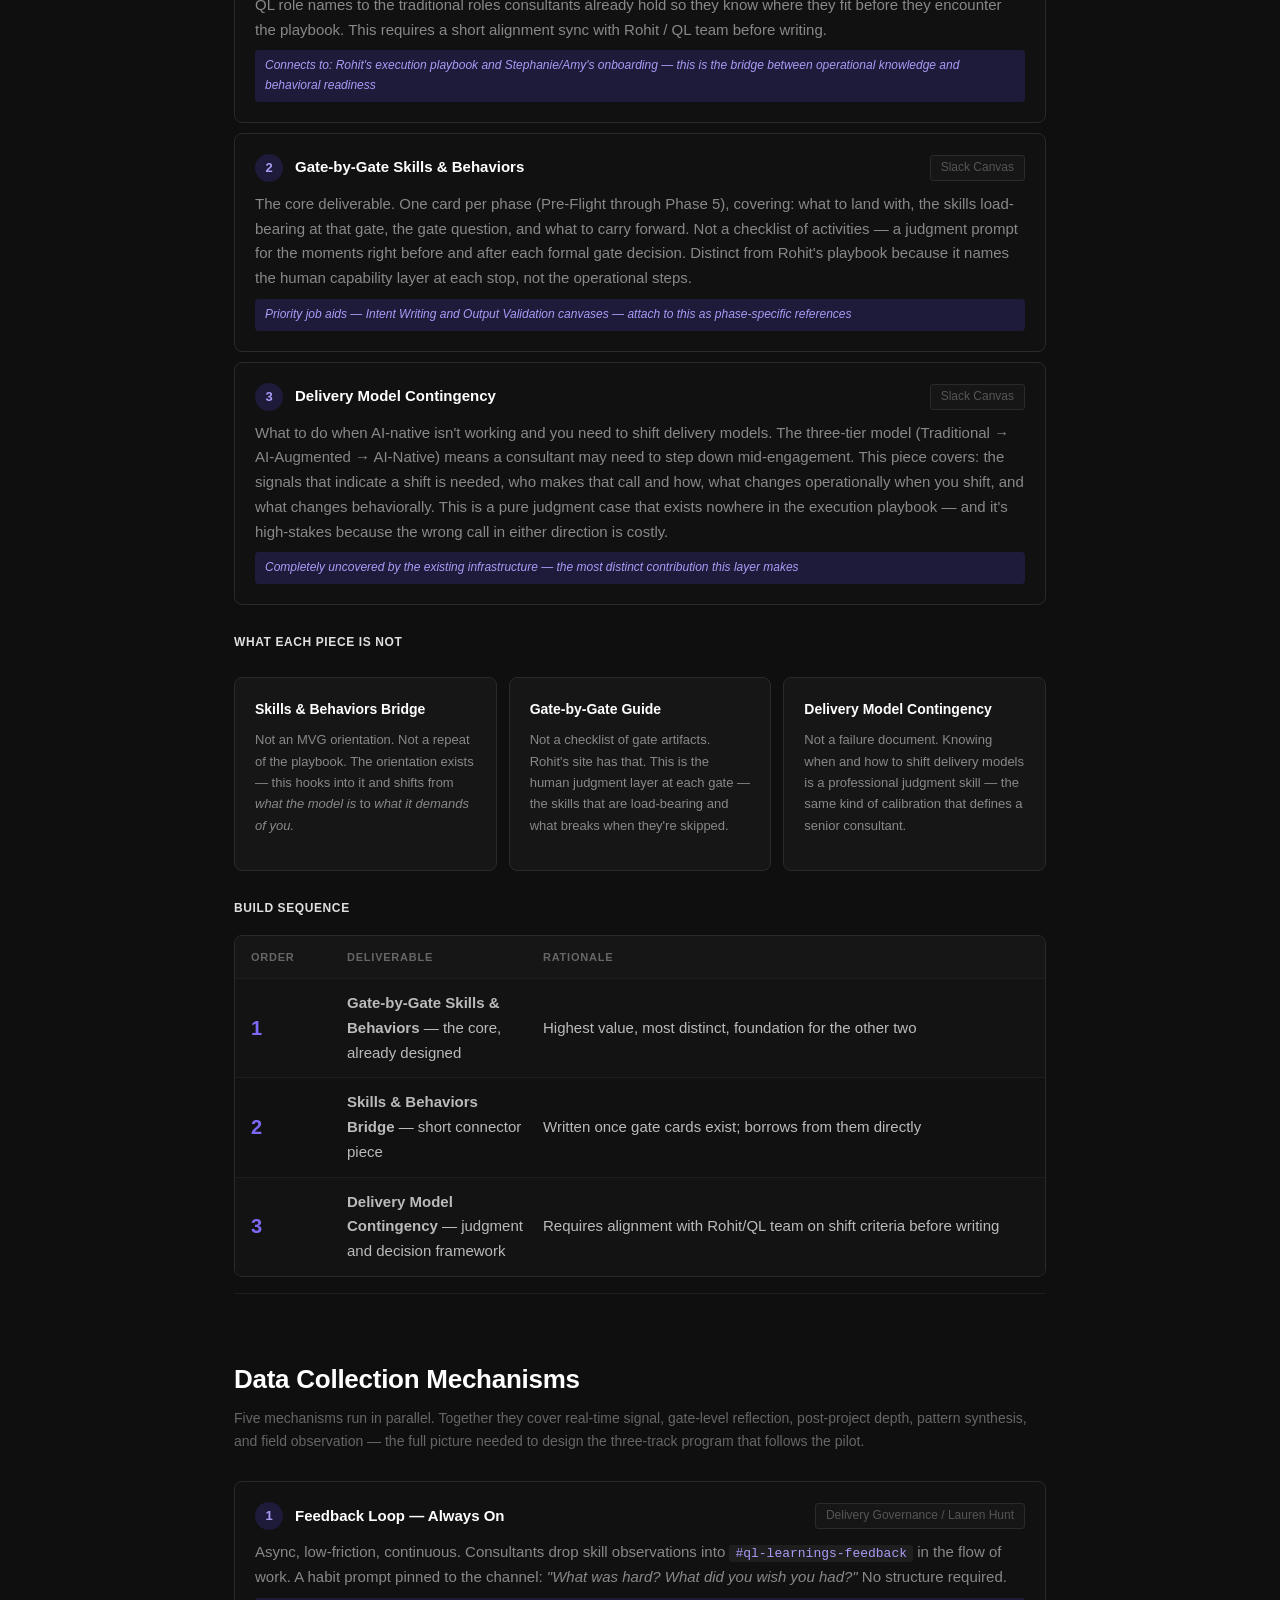
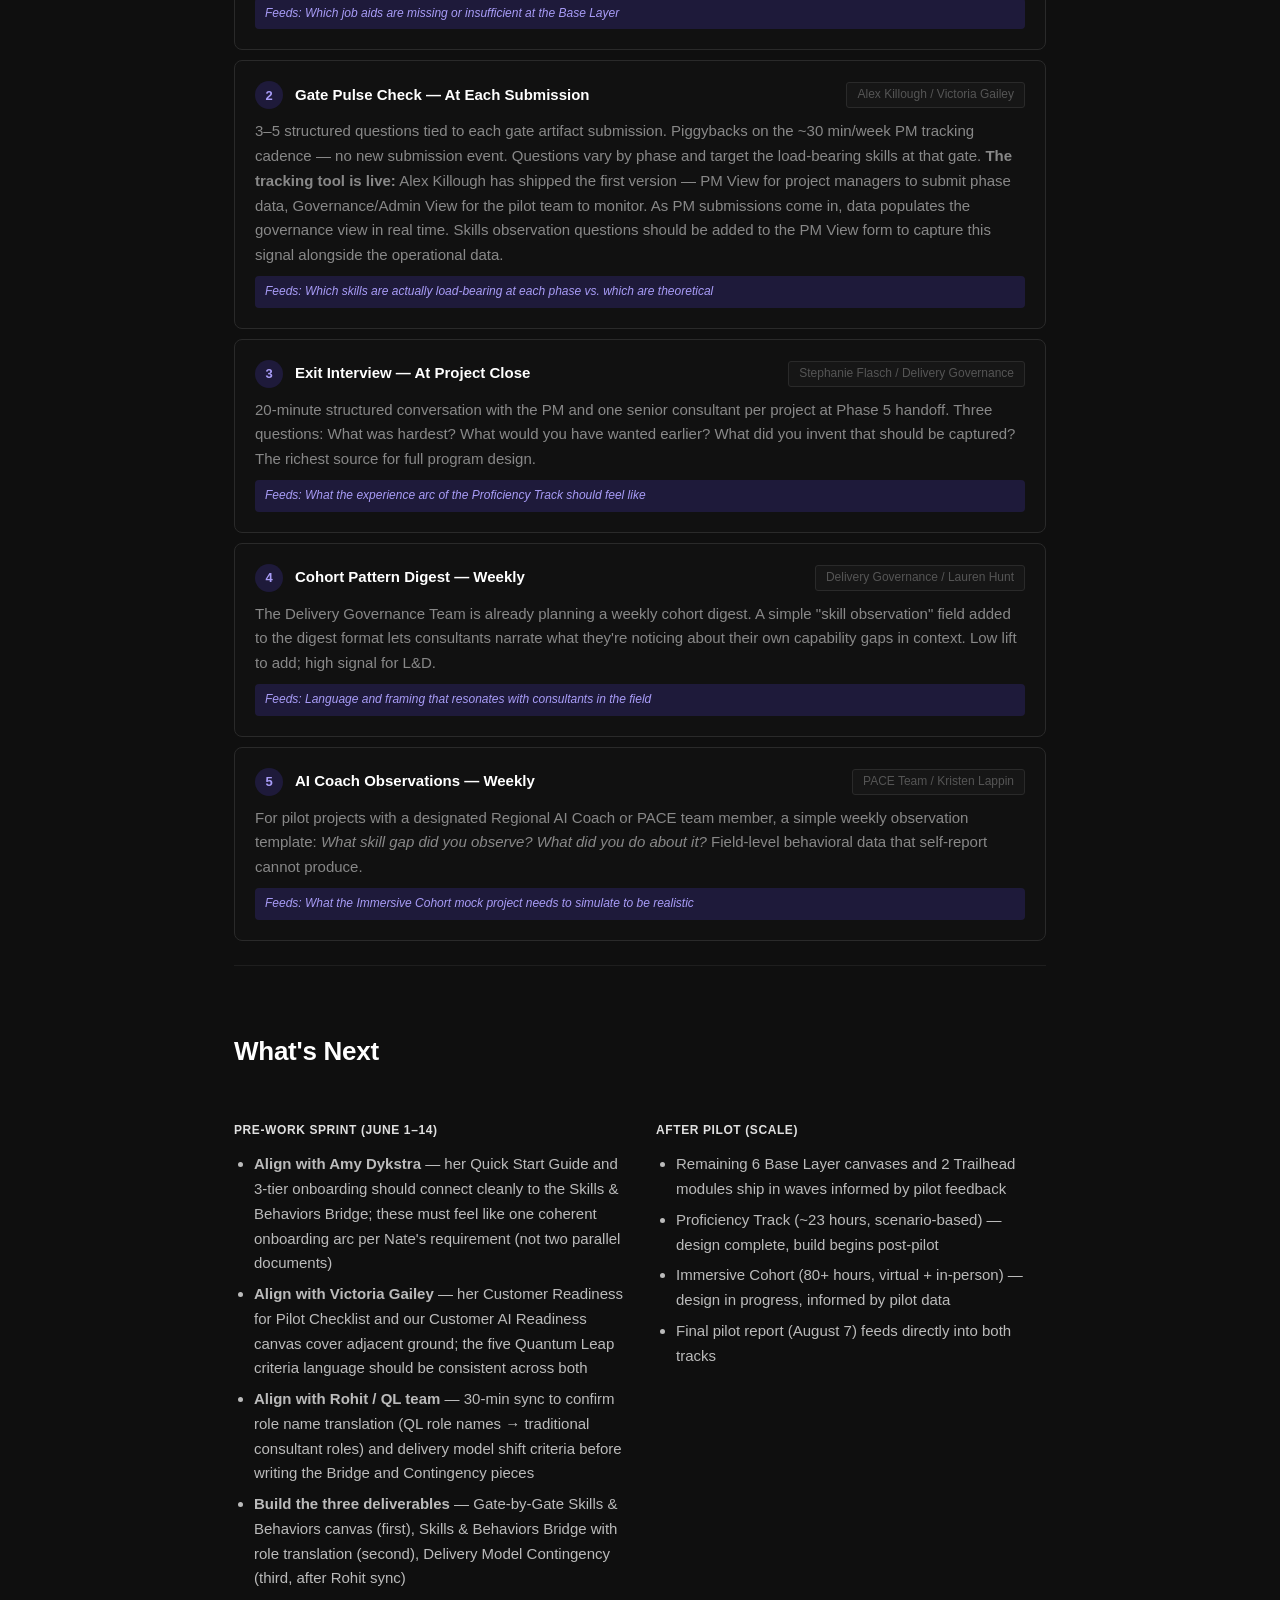
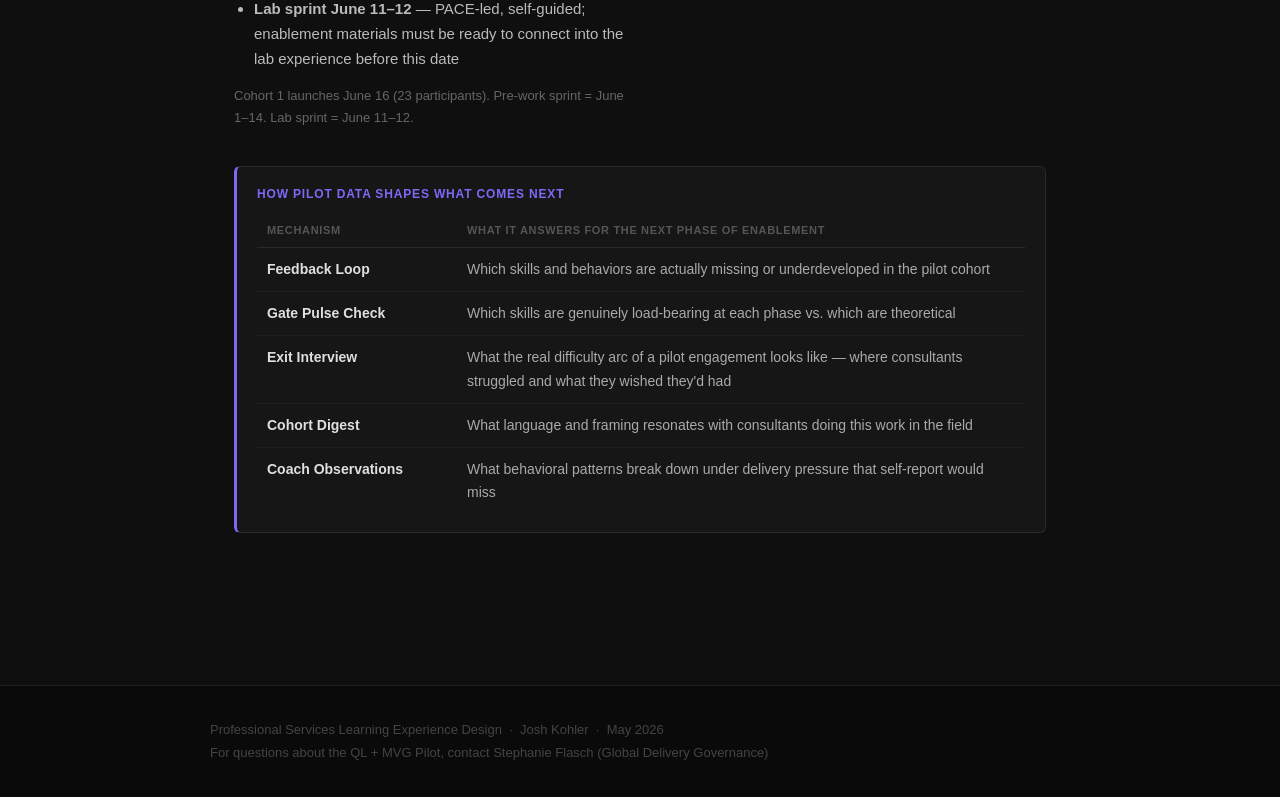
==== commit aebccee3: "Update site for June 16 Cohort 1 launch, tool readiness blockers, and single-arc requirement - Timel" ====
--- a/index.html
+++ b/index.html
@@ -13,7 +13,7 @@
       <div class="header-label">Professional Services · Global Pilot · June–August 2026</div>
       <h1>Minimum Viable Enablement for the QL + MVG Pilots</h1>
       <p class="header-sub">A minimum viable skills layer that works alongside the delivery methodology the Quantum Leap team is building and the governance infrastructure the Delivery Governance Team is building — giving consultants the vocabulary, judgment, and behaviors they need to make MVG gates meaningful, not just present.</p>
-      <div class="header-meta">Last Updated: May 28, 2026 &nbsp;·&nbsp; Contact: Josh Kohler, Learning Experience Design</div>
+      <div class="header-meta">Last Updated: June 1, 2026 &nbsp;·&nbsp; Contact: Josh Kohler, Learning Experience Design</div>
     </div>
   </header>
 
@@ -39,10 +39,10 @@
 
       <div class="callout">
         <div class="callout-title">The "Yes And" Structure</div>
-        <p>This pilot enablement is Track 1 — minimum viable, June 1 ready. The full three-track program (Base Layer, Proficiency Track, Immersive Cohort) is Track 2, built for scale after the pilot proves the model. Nothing here is disposable — the three deliverables and data collection mechanisms all become direct inputs to the full program design.</p>
-      </div>
-
-      <div class="three-col">
+        <p>This pilot enablement is Track 1 — minimum viable, Cohort 1 ready (June 16 launch). The pre-work sprint runs June 1–14; the lab sprint runs June 11–12. The full three-track program (Base Layer, Proficiency Track, Immersive Cohort) is Track 2, built for scale after the pilot proves the model. Nothing here is disposable — the three deliverables and data collection mechanisms all become direct inputs to the full program design.</p>
+      </div>
+
+      <div class="two-col">
         <div class="col-card">
           <div class="col-label">Delivery Governance + QL Team Build</div>
           <p>Execution playbook, governance layer, tracking tool, metrics, weekly digest, Pilot Trail Guide Slack skill</p>
@@ -52,8 +52,12 @@
           <p>Skills layer: Skills & Behaviors Bridge, Gate-by-Gate Skills & Behaviors, Delivery Model Contingency, data collection</p>
         </div>
         <div class="col-card">
-          <div class="col-label">Innovation Builds</div>
-          <p>Training and guidelines for specialized tools (like MCP, mesh mesh, and GitHub) because many staff members may be unfamiliar with these technologies.</p>
+          <div class="col-label">Innovation / Tools Team Build</div>
+          <p>Tool readiness and access: Claude, Cursor, MeshMesh, Scopezilla, Apromore setup guides, consent canvas, Windows-specific workarounds. Christian Napier leading.</p>
+        </div>
+        <div class="col-card">
+          <div class="col-label">Pre-Work Sprint (June 1–14)</div>
+          <p>Self-guided pre-work before Cohort 1 launch (June 16): tool setup, model orientation, and onboarding arc. Lab sprint June 11–12 is PACE-led and self-guided.</p>
         </div>
       </div>
     </section>
@@ -242,6 +246,10 @@
             <div class="gate-section-label">QL Playbook — What's Happening Here</div>
             <p>Pre-sales is DA-led. The DA runs Scopezilla to generate the Scope Context package — discovery material, gap list, and assumptions — that the pod inherits at M01. The Customer Readiness Checklist (Victoria Gailey) is the pilot's formal readiness artifact at this stage. The skill demand is in the DA's assessment judgment: is the scope coherent enough to hand off, and is the customer situation ready for AI-native delivery?</p>
           </div>
+          <div class="gate-section gate-q">
+            <div class="gate-section-label">Pre-Flight Blockers — Phase 0 Does Not Open Without These</div>
+            <p><strong>Tool access + consent:</strong> Every consultant must complete tool setup (Claude, Cursor, Scopezilla required for all projects) and sign the AI Tool Consent Canvas before connecting to a customer org. This is a hard prerequisite — explicit consent is required before tool use begins. <strong>MeshMesh status:</strong> MeshMesh has passed security review; self-processing language is expected early June. Procurement is ongoing — treat as a risk until confirmed for each team. Windows users should note a known compatibility issue; MacOS is the current stable path. <strong>Apromore:</strong> still in procurement; not available to all teams. Do not plan it into a delivery architecture until access is confirmed.</p>
+          </div>
           <div class="gate-section">
             <div class="gate-section-label">Skill in Focus</div>
             <div class="skill-tag">Customer AI Readiness Assessment</div>
@@ -470,8 +478,8 @@
       <p class="section-sub">Three deliverables that work alongside the operational infrastructure already being built — not competing with it.</p>
 
       <div class="callout">
-        <div class="callout-title">Where This Work Sits</div>
-        <p>Rohit's site covers the execution layer: what to do, who does it, which tools, in what sequence. Stephanie and Amy cover operational onboarding: how to get stood up on a pilot engagement. This work is the layer in between — the skills and behaviors that determine whether a consultant can actually execute the playbook well under agentic conditions.</p>
+        <div class="callout-title">Where This Work Sits — and the Single-Arc Requirement</div>
+        <p>Rohit's site covers the execution layer: what to do, who does it, which tools, in what sequence. Stephanie and Amy cover operational onboarding: how to get stood up on a pilot engagement. This work is the layer in between — the skills and behaviors that determine whether a consultant can actually execute the playbook well under agentic conditions. <strong>Nate's explicit requirement:</strong> the pre-work, lab, and enablement must feel like one thing to the consultant — one coherent onboarding arc, not two parallel systems. Everything here must connect visibly to what Amy and Rohit have built.</p>
       </div>
 
       <div class="mechanism-list">
@@ -482,7 +490,7 @@
             <span class="mechanism-name">Skills & Behaviors Bridge</span>
             <span class="mechanism-owner">Slack Canvas</span>
           </div>
-          <p>Not an orientation — that exists. This is the connector that ties the operational onboarding to the human layer. Once a consultant understands the model and the playbook, this piece answers: <em>here are the specific skills and behaviors that make it work — and the ones that break it when skipped.</em> Short, designed to hook into what Rohit and Stephanie have already built, not to replace it.</p>
+          <p>Not an orientation — that exists. This is the connector that ties the operational onboarding to the human layer. Once a consultant understands the model and the playbook, this piece answers: <em>here are the specific skills and behaviors that make it work — and the ones that break it when skipped.</em> Short, designed to hook into what Rohit and Stephanie have already built, not to replace it. <strong>Must include role translation:</strong> consultants arrive as Senior Consultants, Technical Architects, PMs — not as "Intent Architects" or "Agent Orchestrators." The bridge must map QL role names to the traditional roles consultants already hold so they know where they fit before they encounter the playbook. This requires a short alignment sync with Rohit / QL team before writing.</p>
           <div class="mechanism-feeds">Connects to: Rohit's execution playbook and Stephanie/Amy's onboarding — this is the bridge between operational knowledge and behavioral readiness</div>
         </div>
 
@@ -614,13 +622,15 @@
 
       <div class="two-col">
         <div>
-          <h3>Immediate (Before June 1)</h3>
+          <h3>Pre-Work Sprint (June 1–14)</h3>
           <ul>
-            <li><strong>Align with Amy Dykstra</strong> — her Quick Start Guide and 3-tier onboarding should connect cleanly to the Skills & Behaviors Bridge; these should feel like one coherent onboarding arc, not two parallel documents</li>
+            <li><strong>Align with Amy Dykstra</strong> — her Quick Start Guide and 3-tier onboarding should connect cleanly to the Skills & Behaviors Bridge; these must feel like one coherent onboarding arc per Nate's requirement (not two parallel documents)</li>
             <li><strong>Align with Victoria Gailey</strong> — her Customer Readiness for Pilot Checklist and our Customer AI Readiness canvas cover adjacent ground; the five Quantum Leap criteria language should be consistent across both</li>
-            <li><strong>Align with Rohit / QL team</strong> — 30-min sync to confirm delivery model shift criteria (what signals indicate a move from AI-native to AI-augmented or traditional) before the Contingency piece can be written</li>
-            <li><strong>Build the three deliverables</strong> — Gate-by-Gate Skills & Behaviors canvas (first), Skills & Behaviors Bridge (second), Delivery Model Contingency (third, after Rohit sync)</li>
+            <li><strong>Align with Rohit / QL team</strong> — 30-min sync to confirm role name translation (QL role names → traditional consultant roles) and delivery model shift criteria before writing the Bridge and Contingency pieces</li>
+            <li><strong>Build the three deliverables</strong> — Gate-by-Gate Skills & Behaviors canvas (first), Skills & Behaviors Bridge with role translation (second), Delivery Model Contingency (third, after Rohit sync)</li>
+            <li><strong>Lab sprint June 11–12</strong> — PACE-led, self-guided; enablement materials must be ready to connect into the lab experience before this date</li>
           </ul>
+          <p style="font-size:13px;color:#666;margin-top:8px;">Cohort 1 launches June 16 (23 participants). Pre-work sprint = June 1–14. Lab sprint = June 11–12.</p>
         </div>
         <div>
           <h3>After Pilot (Scale)</h3>
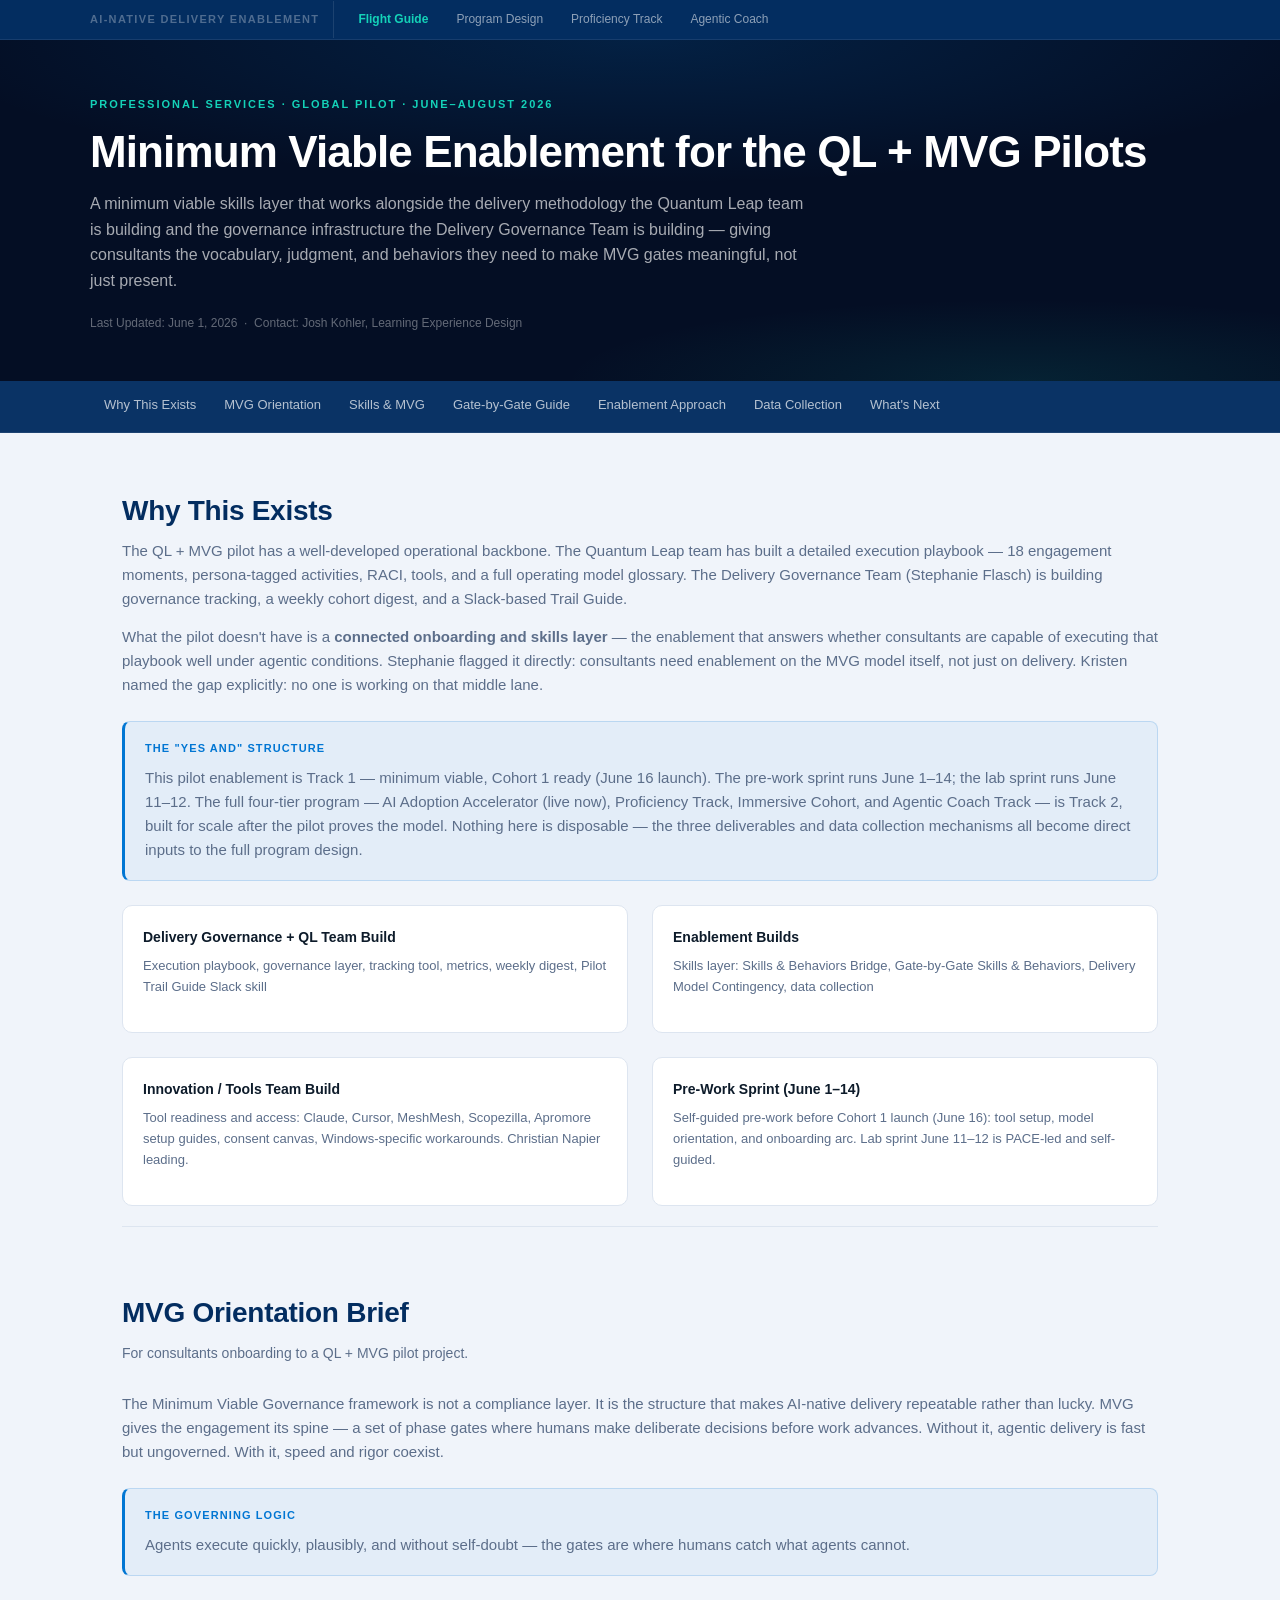
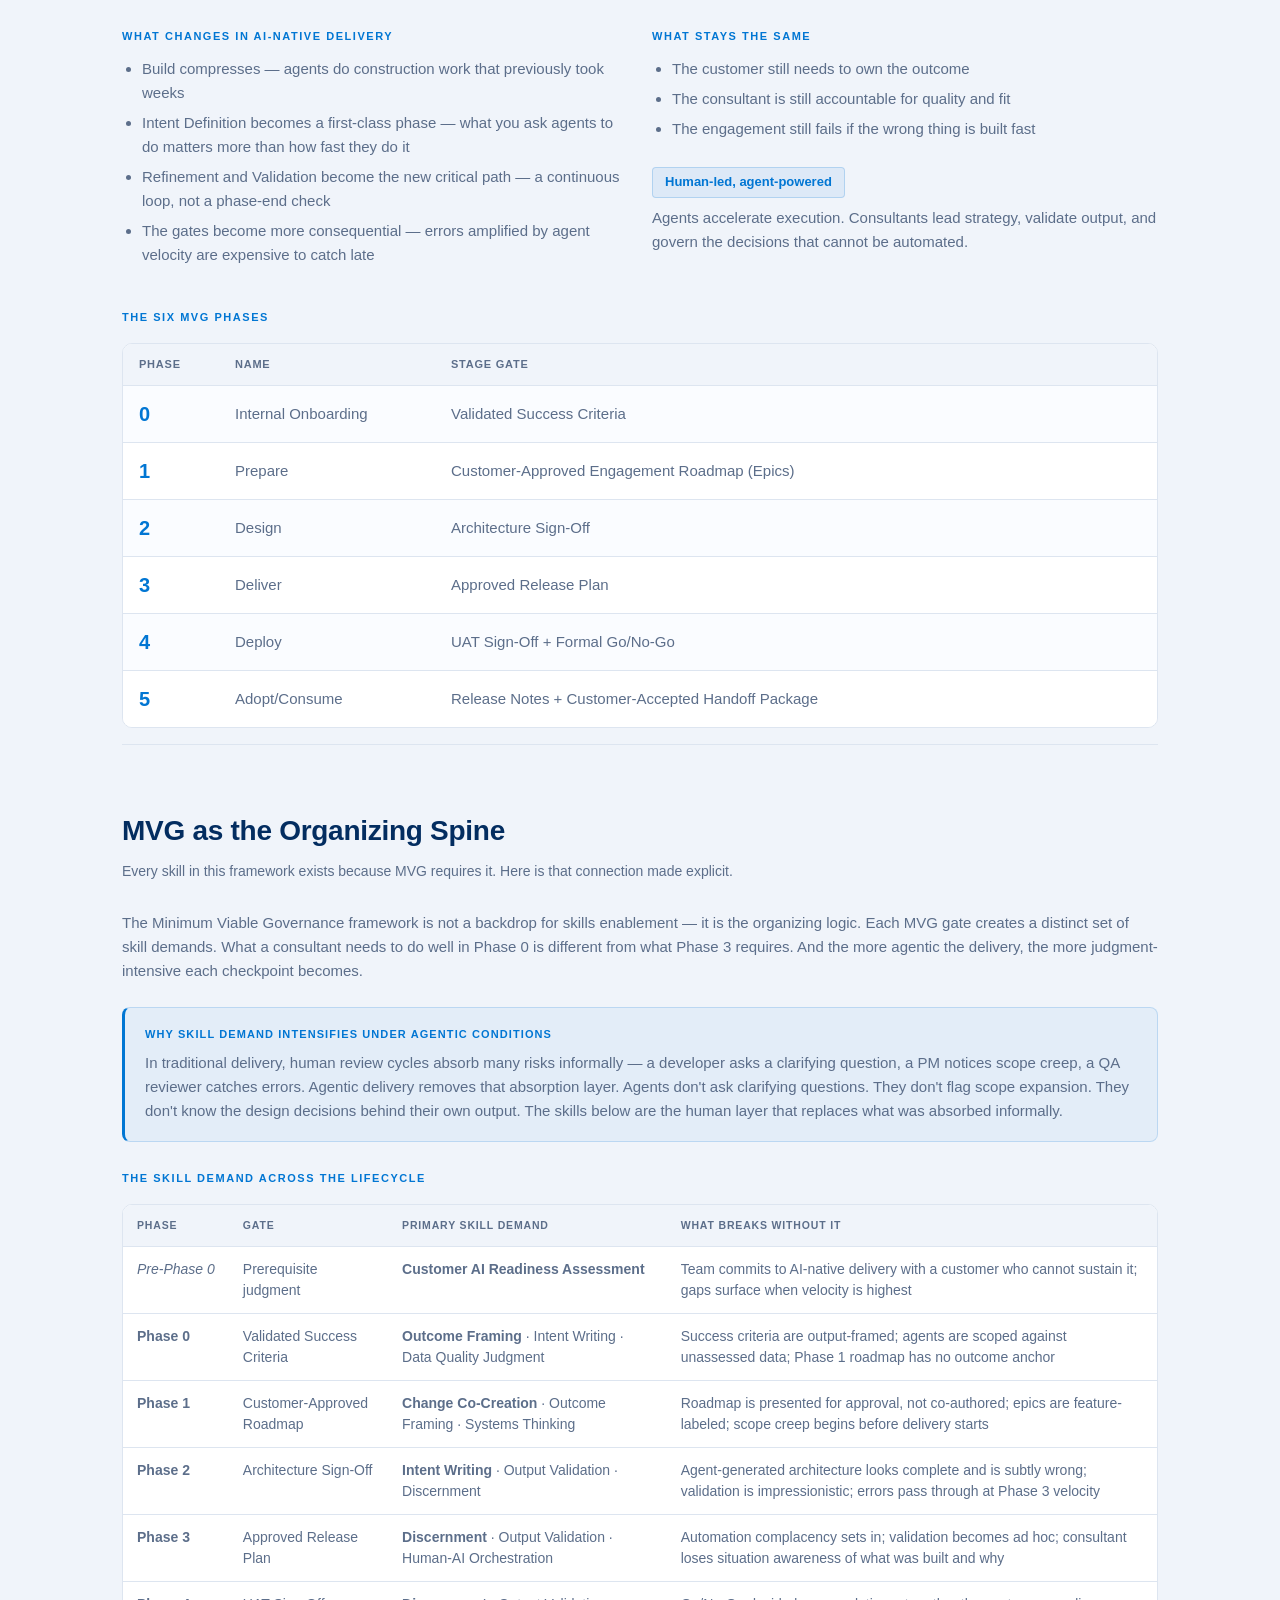
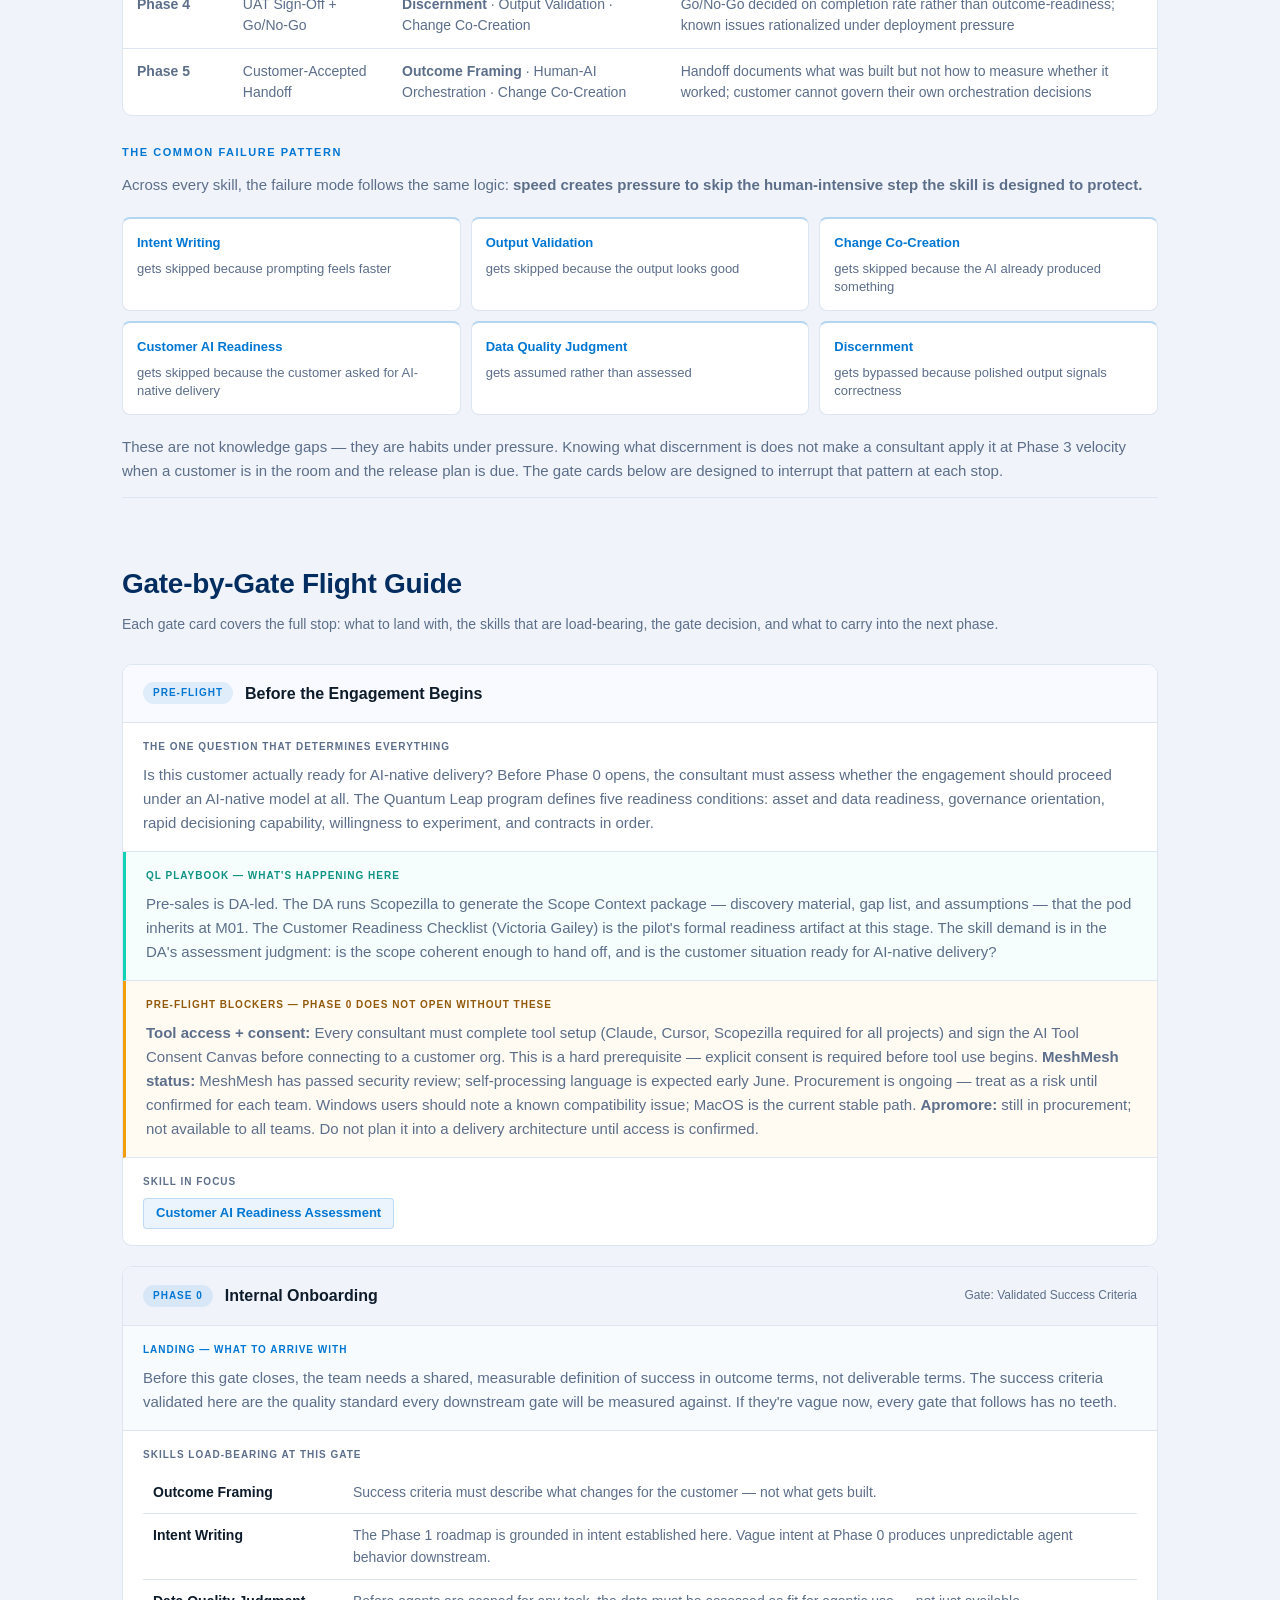
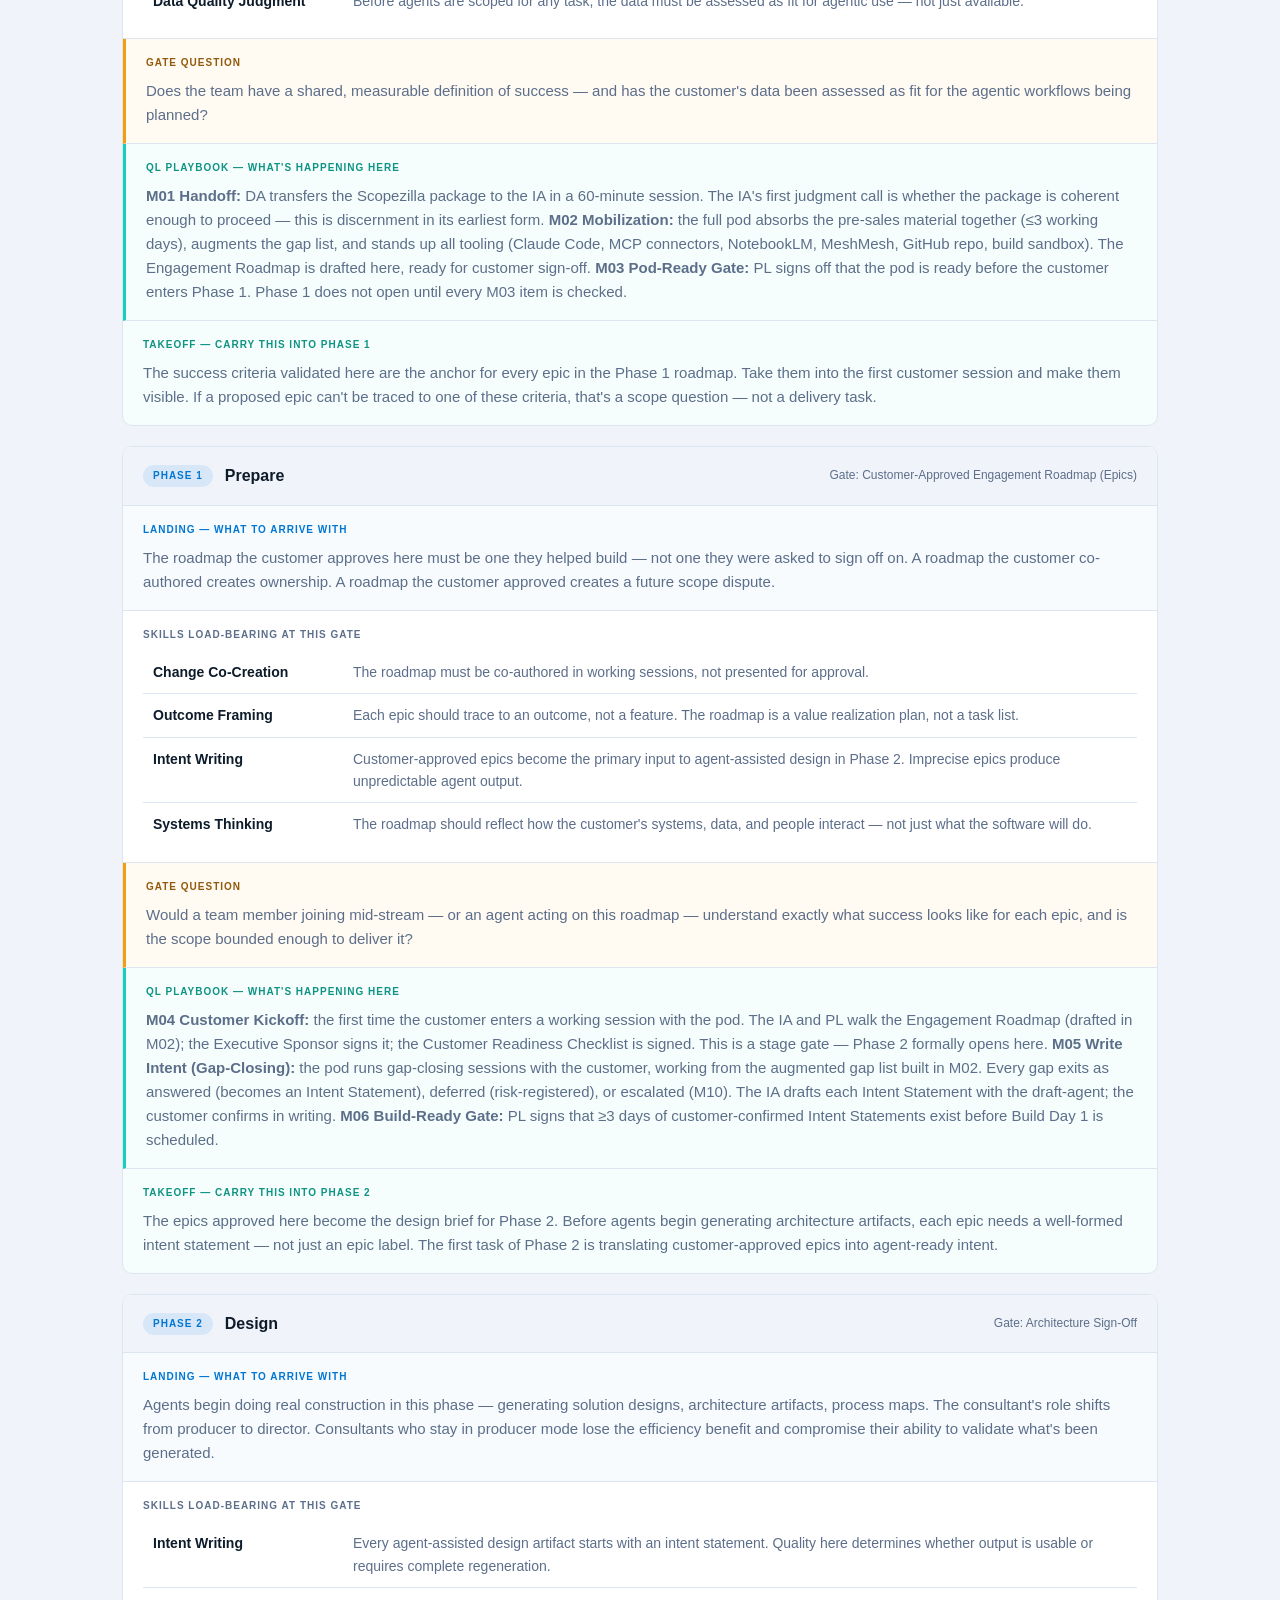
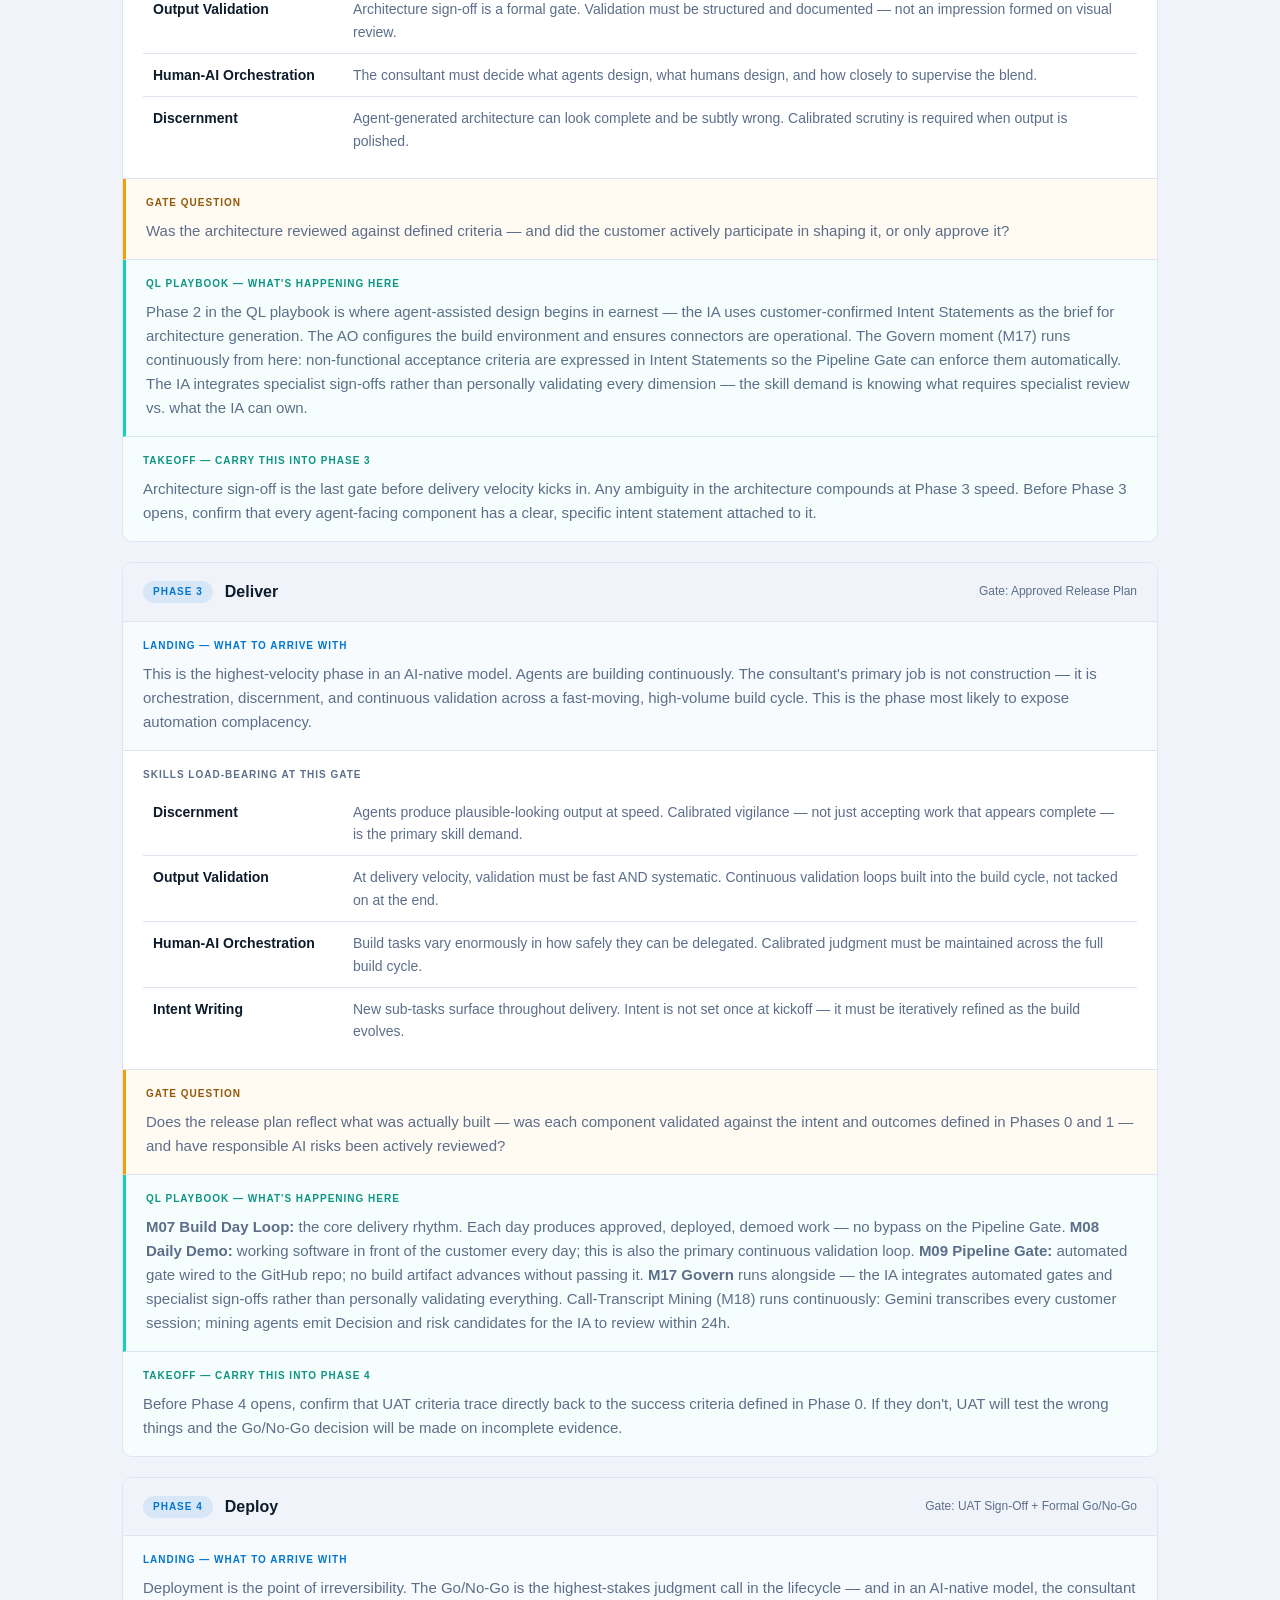
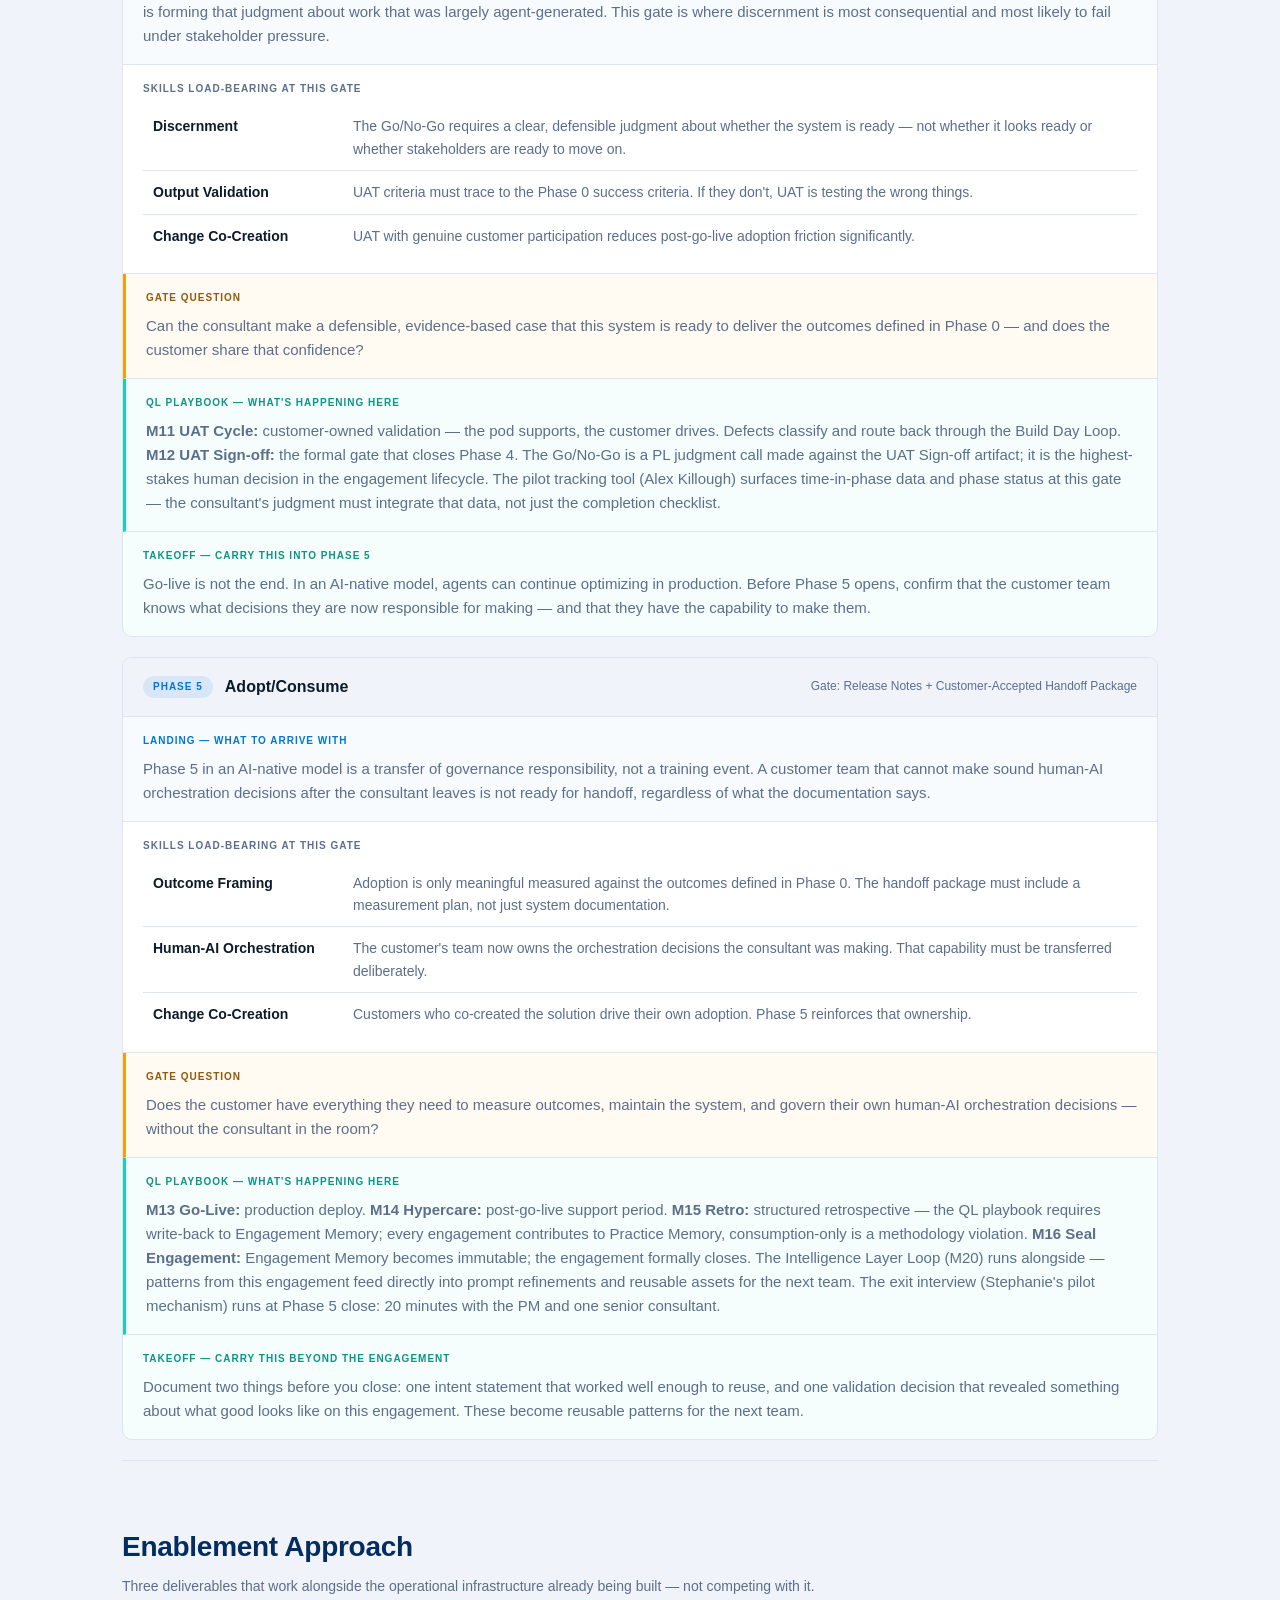
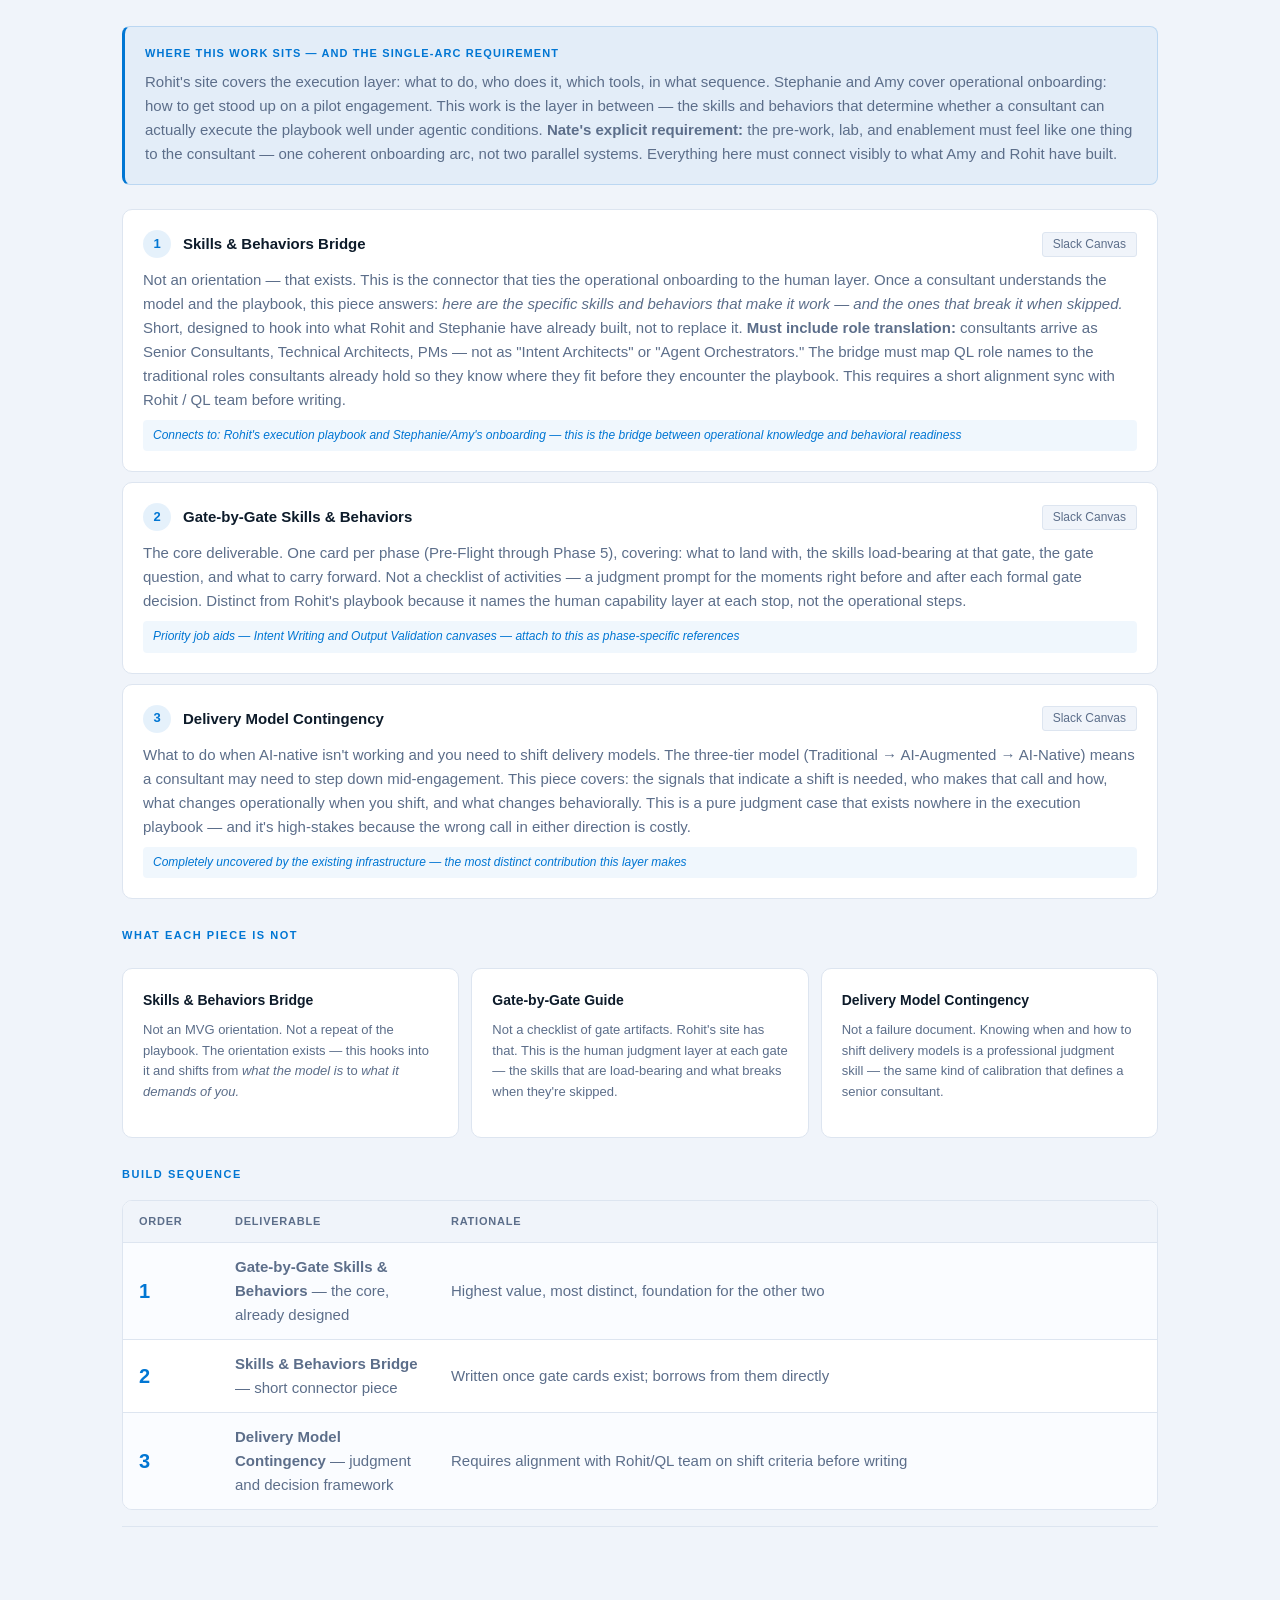
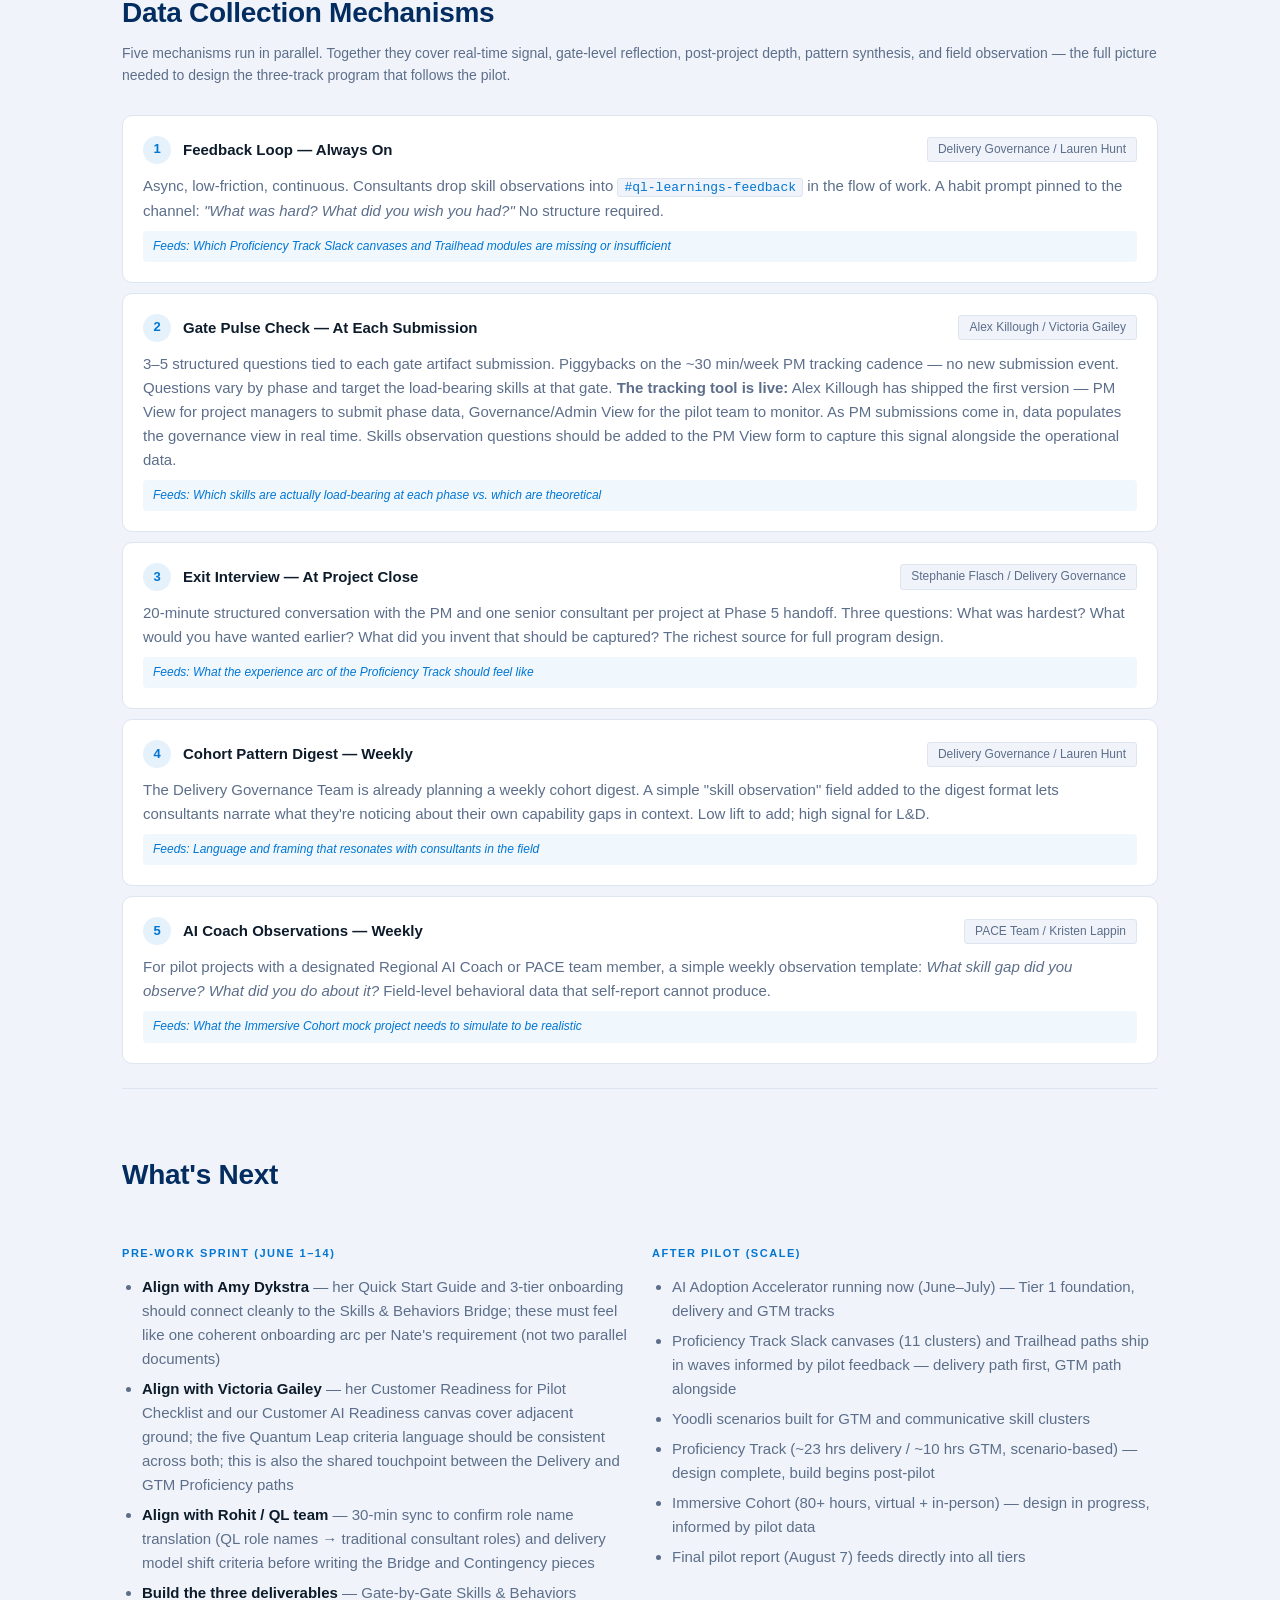
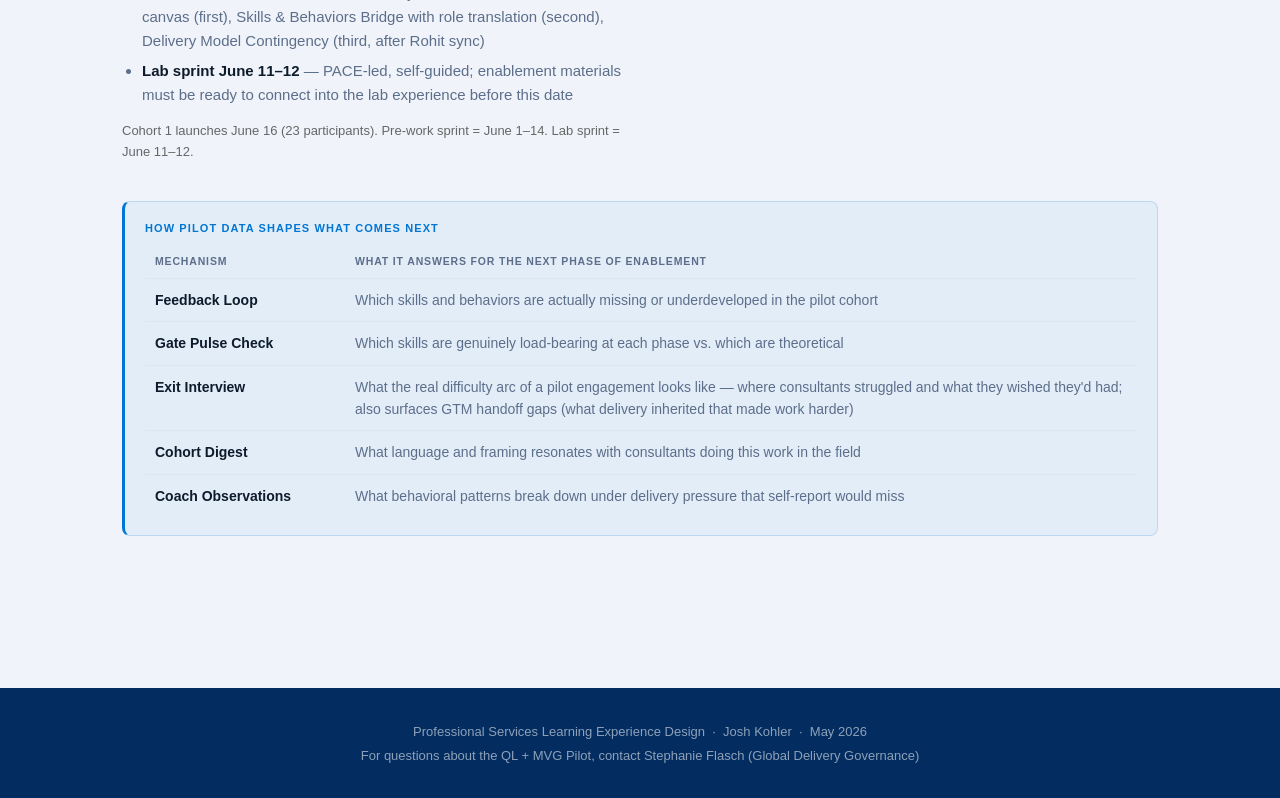
==== commit 90495c6b: "Add proficiency program pages, Agentic Coach page, and site-wide navigation - New pages: proficiency" ====
--- a/index.html
+++ b/index.html
@@ -7,6 +7,16 @@
   <link rel="stylesheet" href="style.css">
 </head>
 <body>
+
+<div class="site-nav">
+  <div class="site-nav-inner">
+    <span class="site-nav-label">AI-Native Delivery Enablement</span>
+    <a href="index.html" class="current">Flight Guide</a>
+    <a href="proficiency-overview.html">Program Design</a>
+    <a href="proficiency-track.html">Proficiency Track</a>
+    <a href="agentic-coach.html">Agentic Coach</a>
+  </div>
+</div>
 
   <header>
     <div class="header-inner">
@@ -39,7 +49,7 @@
 
       <div class="callout">
         <div class="callout-title">The "Yes And" Structure</div>
-        <p>This pilot enablement is Track 1 — minimum viable, Cohort 1 ready (June 16 launch). The pre-work sprint runs June 1–14; the lab sprint runs June 11–12. The full three-track program (Base Layer, Proficiency Track, Immersive Cohort) is Track 2, built for scale after the pilot proves the model. Nothing here is disposable — the three deliverables and data collection mechanisms all become direct inputs to the full program design.</p>
+        <p>This pilot enablement is Track 1 — minimum viable, Cohort 1 ready (June 16 launch). The pre-work sprint runs June 1–14; the lab sprint runs June 11–12. The full four-tier program — AI Adoption Accelerator (live now), Proficiency Track, Immersive Cohort, and Agentic Coach Track — is Track 2, built for scale after the pilot proves the model. Nothing here is disposable — the three deliverables and data collection mechanisms all become direct inputs to the full program design.</p>
       </div>
 
       <div class="two-col">
@@ -570,7 +580,7 @@
             <span class="mechanism-owner">Delivery Governance / Lauren Hunt</span>
           </div>
           <p>Async, low-friction, continuous. Consultants drop skill observations into <code>#ql-learnings-feedback</code> in the flow of work. A habit prompt pinned to the channel: <em>"What was hard? What did you wish you had?"</em> No structure required.</p>
-          <div class="mechanism-feeds">Feeds: Which job aids are missing or insufficient at the Base Layer</div>
+          <div class="mechanism-feeds">Feeds: Which Proficiency Track Slack canvases and Trailhead modules are missing or insufficient</div>
         </div>
 
         <div class="mechanism">
@@ -625,7 +635,7 @@
           <h3>Pre-Work Sprint (June 1–14)</h3>
           <ul>
             <li><strong>Align with Amy Dykstra</strong> — her Quick Start Guide and 3-tier onboarding should connect cleanly to the Skills & Behaviors Bridge; these must feel like one coherent onboarding arc per Nate's requirement (not two parallel documents)</li>
-            <li><strong>Align with Victoria Gailey</strong> — her Customer Readiness for Pilot Checklist and our Customer AI Readiness canvas cover adjacent ground; the five Quantum Leap criteria language should be consistent across both</li>
+            <li><strong>Align with Victoria Gailey</strong> — her Customer Readiness for Pilot Checklist and our Customer AI Readiness canvas cover adjacent ground; the five Quantum Leap criteria language should be consistent across both; this is also the shared touchpoint between the Delivery and GTM Proficiency paths</li>
             <li><strong>Align with Rohit / QL team</strong> — 30-min sync to confirm role name translation (QL role names → traditional consultant roles) and delivery model shift criteria before writing the Bridge and Contingency pieces</li>
             <li><strong>Build the three deliverables</strong> — Gate-by-Gate Skills & Behaviors canvas (first), Skills & Behaviors Bridge with role translation (second), Delivery Model Contingency (third, after Rohit sync)</li>
             <li><strong>Lab sprint June 11–12</strong> — PACE-led, self-guided; enablement materials must be ready to connect into the lab experience before this date</li>
@@ -635,10 +645,12 @@
         <div>
           <h3>After Pilot (Scale)</h3>
           <ul>
-            <li>Remaining 6 Base Layer canvases and 2 Trailhead modules ship in waves informed by pilot feedback</li>
-            <li>Proficiency Track (~23 hours, scenario-based) — design complete, build begins post-pilot</li>
+              <li>AI Adoption Accelerator running now (June–July) — Tier 1 foundation, delivery and GTM tracks</li>
+            <li>Proficiency Track Slack canvases (11 clusters) and Trailhead paths ship in waves informed by pilot feedback — delivery path first, GTM path alongside</li>
+            <li>Yoodli scenarios built for GTM and communicative skill clusters</li>
+            <li>Proficiency Track (~23 hrs delivery / ~10 hrs GTM, scenario-based) — design complete, build begins post-pilot</li>
             <li>Immersive Cohort (80+ hours, virtual + in-person) — design in progress, informed by pilot data</li>
-            <li>Final pilot report (August 7) feeds directly into both tracks</li>
+            <li>Final pilot report (August 7) feeds directly into all tiers</li>
           </ul>
         </div>
       </div>
@@ -649,7 +661,7 @@
           <tr><th>Mechanism</th><th>What it answers for the next phase of enablement</th></tr>
           <tr><td>Feedback Loop</td><td>Which skills and behaviors are actually missing or underdeveloped in the pilot cohort</td></tr>
           <tr><td>Gate Pulse Check</td><td>Which skills are genuinely load-bearing at each phase vs. which are theoretical</td></tr>
-          <tr><td>Exit Interview</td><td>What the real difficulty arc of a pilot engagement looks like — where consultants struggled and what they wished they'd had</td></tr>
+          <tr><td>Exit Interview</td><td>What the real difficulty arc of a pilot engagement looks like — where consultants struggled and what they wished they'd had; also surfaces GTM handoff gaps (what delivery inherited that made work harder)</td></tr>
           <tr><td>Cohort Digest</td><td>What language and framing resonates with consultants doing this work in the field</td></tr>
           <tr><td>Coach Observations</td><td>What behavioral patterns break down under delivery pressure that self-report would miss</td></tr>
         </table>
--- a/style.css
+++ b/style.css
@@ -1,142 +1,214 @@
-/* Base */
+/* ── RESET & TOKENS ── */
 *, *::before, *::after { box-sizing: border-box; margin: 0; padding: 0; }
 
+:root {
+  --navy:    #032D60;
+  --blue:    #0176D3;
+  --sky:     #1B96FF;
+  --teal:    #14D2B8;
+  --gold:    #F59E0B;
+  --purple:  #7C3AED;
+  --green:   #16A34A;
+  --red:     #DC2626;
+  --bg:      #F0F4FA;
+  --card:    #FFFFFF;
+  --border:  #DDE5F0;
+  --text:    #0D1B2A;
+  --muted:   #5C6E8A;
+  --hero-bg: #040E24;
+}
+
+html { scroll-behavior: smooth; }
+
 body {
-  font-family: -apple-system, BlinkMacSystemFont, "Segoe UI", Roboto, Helvetica, Arial, sans-serif;
+  font-family: -apple-system, BlinkMacSystemFont, "Segoe UI", Roboto, "Helvetica Neue", Arial, sans-serif;
+  background: var(--bg);
+  color: var(--text);
+  line-height: 1.6;
   font-size: 15px;
-  line-height: 1.65;
-  color: #f0f0f0;
-  background: #0f0f0f;
-}
-
-/* Header */
+}
+
+/* ── SITE NAV ── */
+.site-nav {
+  background: var(--navy);
+  border-bottom: 1px solid rgba(255,255,255,0.08);
+  padding: 0 32px;
+}
+.site-nav-inner {
+  max-width: 1100px;
+  margin: 0 auto;
+  display: flex;
+  align-items: center;
+  gap: 4px;
+  flex-wrap: wrap;
+}
+.site-nav-label {
+  font-size: 11px;
+  font-weight: 700;
+  letter-spacing: 0.12em;
+  text-transform: uppercase;
+  color: rgba(255,255,255,0.3);
+  padding: 10px 14px 10px 0;
+  margin-right: 8px;
+  border-right: 1px solid rgba(255,255,255,0.1);
+  white-space: nowrap;
+}
+.site-nav a {
+  color: rgba(255,255,255,0.55);
+  text-decoration: none;
+  font-size: 12px;
+  font-weight: 500;
+  padding: 10px 12px;
+  white-space: nowrap;
+  border-radius: 4px;
+  transition: color 0.15s, background 0.15s;
+}
+.site-nav a:hover { color: #fff; background: rgba(255,255,255,0.06); }
+.site-nav a.current { color: var(--teal); font-weight: 700; }
+
+/* ── HEADER ── */
 header {
-  background: #111111;
-  border-bottom: 1px solid #2a2a2a;
-  padding: 56px 24px 48px;
-}
-.header-inner { max-width: 860px; margin: 0 auto; }
+  background: var(--hero-bg);
+  padding: 56px 32px 48px;
+  position: relative;
+  overflow: hidden;
+}
+header::before {
+  content: '';
+  position: absolute; inset: 0;
+  background: radial-gradient(ellipse 80% 60% at 50% 0%, rgba(1,118,211,0.18) 0%, transparent 70%),
+              radial-gradient(ellipse 60% 40% at 80% 100%, rgba(20,210,184,0.10) 0%, transparent 60%);
+  pointer-events: none;
+}
+.header-inner {
+  max-width: 1100px;
+  margin: 0 auto;
+  position: relative;
+}
 .header-label {
   font-size: 11px;
-  font-weight: 600;
-  letter-spacing: 0.1em;
-  text-transform: uppercase;
-  color: #7c6af7;
+  font-weight: 700;
+  letter-spacing: 0.18em;
+  text-transform: uppercase;
+  color: var(--teal);
+  margin-bottom: 14px;
+}
+header h1 {
+  font-size: clamp(28px, 4vw, 44px);
+  font-weight: 800;
+  line-height: 1.08;
+  color: #fff;
+  letter-spacing: -0.02em;
   margin-bottom: 16px;
 }
-header h1 {
-  font-size: 36px;
-  font-weight: 800;
-  line-height: 1.15;
-  margin-bottom: 16px;
-  color: #ffffff;
-  letter-spacing: -0.02em;
-}
+header h1 span { color: var(--teal); }
 .header-sub {
-  font-size: 16px;
-  line-height: 1.65;
-  color: #999;
-  max-width: 660px;
-  margin-bottom: 24px;
+  font-size: clamp(14px, 1.5vw, 16px);
+  color: rgba(255,255,255,0.65);
+  max-width: 720px;
+  line-height: 1.6;
+  margin-bottom: 20px;
 }
 .header-meta {
   font-size: 12px;
-  color: #555;
-}
-
-/* Nav */
+  color: rgba(255,255,255,0.38);
+}
+
+/* ── NAV ── */
 nav {
-  background: #0f0f0f;
   position: sticky;
   top: 0;
   z-index: 100;
-  border-bottom: 1px solid #1e1e1e;
+  background: rgba(3,45,96,0.97);
+  backdrop-filter: blur(8px);
+  border-bottom: 1px solid rgba(255,255,255,0.08);
+  display: flex;
+  align-items: center;
+  padding: 0 32px;
+  flex-wrap: wrap;
 }
 .nav-inner {
-  max-width: 860px;
+  max-width: 1100px;
   margin: 0 auto;
   display: flex;
-  gap: 0;
-  padding: 0 24px;
-  overflow-x: auto;
+  flex-wrap: wrap;
+  width: 100%;
 }
 nav a {
-  color: #666;
+  color: rgba(255,255,255,0.7);
   text-decoration: none;
   font-size: 13px;
   font-weight: 500;
-  padding: 13px 14px;
+  padding: 14px 14px;
   white-space: nowrap;
   border-bottom: 2px solid transparent;
   transition: color 0.15s, border-color 0.15s;
 }
-nav a:hover {
-  color: #fff;
-  border-bottom-color: #7c6af7;
-}
-
-/* Main */
+nav a:hover { color: #fff; }
+nav a.active { color: #fff; border-bottom-color: var(--teal); }
+
+/* ── MAIN ── */
 main {
-  max-width: 860px;
+  max-width: 1100px;
   margin: 0 auto;
-  padding: 0 24px 80px;
+  padding: 0 32px 80px;
 }
 
 section {
   padding: 56px 0 0;
-  border-bottom: 1px solid #1e1e1e;
+  border-bottom: 1px solid var(--border);
   margin-bottom: 8px;
 }
 section:last-child { border-bottom: none; }
 
 section h2 {
-  font-size: 26px;
-  font-weight: 700;
-  color: #ffffff;
+  font-size: clamp(20px, 2.5vw, 28px);
+  font-weight: 800;
+  color: var(--navy);
   margin-bottom: 6px;
   letter-spacing: -0.01em;
 }
 .section-sub {
-  color: #666;
+  color: var(--muted);
   font-size: 14px;
   margin-bottom: 28px;
 }
-section p { margin-bottom: 14px; color: #bbb; }
+section p { margin-bottom: 14px; color: var(--muted); }
 section h3 {
-  font-size: 15px;
-  font-weight: 600;
-  color: #e0e0e0;
+  font-size: 11px;
+  font-weight: 700;
+  color: var(--blue);
   margin: 28px 0 12px;
   text-transform: uppercase;
-  letter-spacing: 0.05em;
-  font-size: 12px;
+  letter-spacing: 0.14em;
 }
 ul {
   padding-left: 20px;
   margin-bottom: 14px;
 }
-li { margin-bottom: 6px; color: #bbb; }
-
-/* Callout */
+li { margin-bottom: 6px; color: var(--muted); }
+li strong { color: var(--text); }
+
+/* ── CALLOUT ── */
 .callout {
-  background: #161616;
-  border: 1px solid #2a2a2a;
-  border-left: 3px solid #7c6af7;
-  border-radius: 6px;
+  background: rgba(1,118,211,0.05);
+  border: 1px solid rgba(1,118,211,0.18);
+  border-left: 3px solid var(--blue);
+  border-radius: 8px;
   padding: 18px 20px;
   margin: 24px 0;
 }
 .callout-title {
   font-weight: 700;
-  font-size: 12px;
-  text-transform: uppercase;
-  letter-spacing: 0.07em;
-  color: #7c6af7;
+  font-size: 11px;
+  text-transform: uppercase;
+  letter-spacing: 0.1em;
+  color: var(--blue);
   margin-bottom: 8px;
 }
-.callout p { margin-bottom: 0; color: #aaa; }
-
-/* Columns */
+.callout p { margin-bottom: 0; color: var(--muted); }
+
+/* ── COLUMNS ── */
 .three-col {
   display: grid;
   grid-template-columns: repeat(3, 1fr);
@@ -146,28 +218,28 @@
 .two-col {
   display: grid;
   grid-template-columns: 1fr 1fr;
-  gap: 32px;
+  gap: 24px;
   margin: 20px 0;
 }
 .col-card {
-  background: #161616;
-  border: 1px solid #2a2a2a;
-  border-radius: 8px;
+  background: var(--card);
+  border: 1px solid var(--border);
+  border-radius: 10px;
   padding: 20px;
 }
 .col-card.priority {
-  border-top: 2px solid #7c6af7;
+  border-top: 2px solid var(--blue);
 }
 .col-label {
   font-weight: 700;
   font-size: 14px;
-  color: #fff;
+  color: var(--text);
   margin-bottom: 8px;
 }
 .priority-num {
   font-size: 32px;
   font-weight: 800;
-  color: #2a2a2a;
+  color: var(--border);
   line-height: 1;
   margin-bottom: 10px;
 }
@@ -177,144 +249,143 @@
   font-weight: 600;
   text-transform: uppercase;
   letter-spacing: 0.06em;
-  background: #1e1a3a;
-  color: #a89cf7;
+  background: rgba(1,118,211,0.08);
+  color: var(--blue);
   padding: 2px 8px;
   border-radius: 3px;
   margin-bottom: 10px;
 }
-.col-card p { color: #888; font-size: 13px; }
-
-/* Principle tag */
+.col-card p { color: var(--muted); font-size: 13px; }
+
+/* ── PRINCIPLE TAG ── */
 .principle-tag {
   display: inline-block;
   font-size: 13px;
   font-weight: 700;
-  background: #1e1a3a;
-  color: #a89cf7;
-  border: 1px solid #3d3580;
+  background: rgba(1,118,211,0.08);
+  color: var(--blue);
+  border: 1px solid rgba(1,118,211,0.2);
   padding: 4px 12px;
   border-radius: 4px;
   margin: 12px 0 8px;
 }
 
-/* Phase table */
+/* ── PHASE TABLE ── */
 .phase-table {
-  border: 1px solid #2a2a2a;
-  border-radius: 8px;
+  border: 1px solid var(--border);
+  border-radius: 10px;
   overflow: hidden;
   margin: 16px 0;
+  background: var(--card);
 }
 .phase-row {
   display: grid;
-  grid-template-columns: 80px 180px 1fr;
+  grid-template-columns: 80px 200px 1fr;
   padding: 12px 16px;
-  border-bottom: 1px solid #1e1e1e;
+  border-bottom: 1px solid var(--border);
   gap: 16px;
   align-items: center;
 }
 .phase-row:last-child { border-bottom: none; }
 .phase-header {
-  background: #161616;
-  color: #666;
+  background: var(--bg);
+  color: var(--muted);
   font-size: 11px;
   font-weight: 700;
   text-transform: uppercase;
   letter-spacing: 0.07em;
 }
 .phase-row:not(.phase-header) {
-  background: #111;
-  color: #bbb;
-}
-.phase-row:not(.phase-header):nth-child(even) { background: #131313; }
+  background: var(--card);
+  color: var(--muted);
+}
+.phase-row:not(.phase-header):nth-child(even) { background: #fafcff; }
 .phase-num {
   font-weight: 800;
   font-size: 20px;
-  color: #7c6af7;
-}
-
-/* Gate cards */
+  color: var(--blue);
+}
+
+/* ── GATE CARDS ── */
 .gate-card {
-  background: #111;
-  border: 1px solid #2a2a2a;
+  background: var(--card);
+  border: 1px solid var(--border);
   border-radius: 10px;
   margin: 20px 0;
   overflow: hidden;
 }
 .gate-header {
-  background: #161616;
-  border-bottom: 1px solid #2a2a2a;
+  background: var(--bg);
+  border-bottom: 1px solid var(--border);
   padding: 16px 20px;
   display: flex;
   align-items: center;
   flex-wrap: wrap;
   gap: 12px;
 }
-.gate-header.preflight {
-  background: #131313;
-}
+.gate-header.preflight { background: #f8faff; }
 .gate-tag {
-  font-size: 11px;
-  font-weight: 700;
-  text-transform: uppercase;
-  letter-spacing: 0.08em;
-  background: #1e1a3a;
-  color: #a89cf7;
+  font-size: 10px;
+  font-weight: 700;
+  text-transform: uppercase;
+  letter-spacing: 0.1em;
+  background: rgba(1,118,211,0.10);
+  color: var(--blue);
   padding: 3px 10px;
-  border-radius: 3px;
+  border-radius: 999px;
   white-space: nowrap;
 }
 .gate-title {
   font-size: 16px;
   font-weight: 700;
   flex: 1;
-  color: #fff;
+  color: var(--text);
 }
 .gate-gate {
   font-size: 12px;
-  color: #555;
+  color: var(--muted);
   white-space: nowrap;
 }
 .gate-body { padding: 0; }
 .gate-section {
   padding: 16px 20px;
-  border-bottom: 1px solid #1e1e1e;
+  border-bottom: 1px solid var(--border);
 }
 .gate-section:last-child { border-bottom: none; }
-.gate-section.landing { background: #0f1420; }
-.gate-section.takeoff { background: #0f1a12; }
+.gate-section.landing { background: rgba(1,118,211,0.03); }
+.gate-section.takeoff { background: rgba(20,210,184,0.04); }
 .gate-section.gate-q {
-  background: #1a1600;
-  border-left: 3px solid #ca8a04;
+  background: rgba(245,158,11,0.05);
+  border-left: 3px solid var(--gold);
 }
 .gate-section-label {
-  font-size: 11px;
-  font-weight: 700;
-  text-transform: uppercase;
-  letter-spacing: 0.07em;
-  color: #555;
+  font-size: 10px;
+  font-weight: 700;
+  text-transform: uppercase;
+  letter-spacing: 0.1em;
+  color: var(--muted);
   margin-bottom: 8px;
 }
-.gate-section.landing .gate-section-label { color: #4a7ab5; }
-.gate-section.takeoff .gate-section-label { color: #3a8a50; }
-.gate-section.gate-q .gate-section-label { color: #a07000; }
-.gate-section.ql-moments { background: #0a1616; border-left: 3px solid #0e6b60; }
+.gate-section.landing .gate-section-label { color: var(--blue); }
+.gate-section.takeoff .gate-section-label { color: #0e9384; }
+.gate-section.gate-q .gate-section-label { color: #92590a; }
+.gate-section.ql-moments { background: rgba(20,210,184,0.04); border-left: 3px solid var(--teal); }
 .gate-section.ql-moments .gate-section-label { color: #0e9384; }
-.gate-section p { margin-bottom: 0; }
-
-/* Skill tag */
+.gate-section p { margin-bottom: 0; color: var(--muted); }
+
+/* ── SKILL TAG ── */
 .skill-tag {
   display: inline-block;
   font-size: 13px;
   font-weight: 600;
-  background: #1e1a3a;
-  color: #a89cf7;
-  border: 1px solid #3d3580;
+  background: rgba(1,118,211,0.08);
+  color: var(--blue);
+  border: 1px solid rgba(1,118,211,0.2);
   padding: 4px 12px;
   border-radius: 4px;
 }
 
-/* Skills table */
+/* ── SKILLS TABLE ── */
 .skills-table {
   width: 100%;
   border-collapse: collapse;
@@ -322,71 +393,69 @@
 }
 .skills-table th {
   text-align: left;
-  font-size: 11px;
-  text-transform: uppercase;
-  letter-spacing: 0.06em;
-  color: #555;
+  font-size: 10.5px;
+  text-transform: uppercase;
+  letter-spacing: 0.08em;
+  color: var(--muted);
   padding: 8px 10px;
-  border-bottom: 1px solid #2a2a2a;
+  border-bottom: 1px solid var(--border);
 }
 .skills-table td {
   padding: 10px 10px;
-  border-bottom: 1px solid #1e1e1e;
+  border-bottom: 1px solid var(--border);
   vertical-align: top;
-  color: #aaa;
+  color: var(--muted);
 }
 .skills-table tr:last-child td { border-bottom: none; }
 .skills-table td:first-child {
   width: 200px;
   white-space: nowrap;
-  color: #e0e0e0;
+  color: var(--text);
   font-weight: 600;
 }
 
-/* Spine table */
+/* ── SPINE TABLE ── */
 .spine-table-wrap {
   overflow-x: auto;
   margin: 16px 0 24px;
-  border-radius: 8px;
-  border: 1px solid #2a2a2a;
+  border-radius: 10px;
+  border: 1px solid var(--border);
 }
 .spine-table {
   width: 100%;
   border-collapse: collapse;
   font-size: 14px;
-  background: #111;
-}
-.spine-table thead tr {
-  background: #161616;
-}
+  background: var(--card);
+}
+.spine-table thead tr { background: var(--bg); }
 .spine-table th {
   text-align: left;
   padding: 12px 14px;
-  font-size: 11px;
-  font-weight: 700;
-  text-transform: uppercase;
-  letter-spacing: 0.07em;
-  color: #555;
-  border-bottom: 1px solid #2a2a2a;
+  font-size: 10.5px;
+  font-weight: 700;
+  text-transform: uppercase;
+  letter-spacing: 0.08em;
+  color: var(--muted);
+  border-bottom: 1px solid var(--border);
 }
 .spine-table td {
   padding: 12px 14px;
-  border-bottom: 1px solid #1e1e1e;
+  border-bottom: 1px solid var(--border);
   vertical-align: top;
   line-height: 1.5;
-  color: #aaa;
+  color: var(--muted);
 }
 .spine-table tbody tr:last-child td { border-bottom: none; }
-.spine-table tbody tr:hover td { background: #161616; }
+.spine-table tbody tr:hover td { background: var(--bg); }
 .phase-cell {
   font-weight: 700;
-  color: #7c6af7;
+  color: var(--blue);
   white-space: nowrap;
   width: 100px;
 }
-.preflight-cell { color: #555; font-style: italic; font-weight: 400; }
-
-/* Failure grid */
+.preflight-cell { color: var(--muted); font-style: italic; font-weight: 400; }
+
+/* ── FAILURE GRID ── */
 .failure-grid {
   display: grid;
   grid-template-columns: repeat(3, 1fr);
@@ -394,30 +463,30 @@
   margin: 20px 0;
 }
 .failure-item {
-  background: #111;
-  border: 1px solid #2a2a2a;
-  border-top: 2px solid #3d3580;
-  border-radius: 6px;
+  background: var(--card);
+  border: 1px solid var(--border);
+  border-top: 2px solid rgba(1,118,211,0.3);
+  border-radius: 8px;
   padding: 14px;
 }
 .failure-skill {
   font-weight: 700;
   font-size: 13px;
-  color: #a89cf7;
+  color: var(--blue);
   margin-bottom: 6px;
 }
 .failure-skip {
   font-size: 13px;
-  color: #666;
+  color: var(--muted);
   line-height: 1.4;
 }
 
-/* Mechanism list */
+/* ── MECHANISM LIST ── */
 .mechanism-list { margin: 24px 0; }
 .mechanism {
-  background: #111;
-  border: 1px solid #2a2a2a;
-  border-radius: 8px;
+  background: var(--card);
+  border: 1px solid var(--border);
+  border-radius: 10px;
   padding: 20px;
   margin-bottom: 10px;
 }
@@ -431,8 +500,8 @@
 .mechanism-num {
   width: 28px;
   height: 28px;
-  background: #1e1a3a;
-  color: #a89cf7;
+  background: rgba(1,118,211,0.10);
+  color: var(--blue);
   border-radius: 50%;
   display: flex;
   align-items: center;
@@ -444,52 +513,56 @@
 .mechanism-name {
   font-weight: 700;
   font-size: 15px;
-  color: #fff;
+  color: var(--text);
   flex: 1;
 }
 .mechanism-owner {
   font-size: 12px;
-  color: #555;
-  background: #161616;
-  border: 1px solid #2a2a2a;
+  color: var(--muted);
+  background: var(--bg);
+  border: 1px solid var(--border);
   padding: 2px 10px;
   border-radius: 3px;
 }
-.mechanism p { margin-bottom: 8px; color: #888; }
+.mechanism p { margin-bottom: 8px; color: var(--muted); }
 .mechanism-feeds {
   font-size: 12px;
   font-style: italic;
-  color: #a89cf7;
-  background: #1e1a3a;
+  color: var(--blue);
+  background: rgba(1,118,211,0.06);
   padding: 6px 10px;
   border-radius: 4px;
   margin-top: 8px;
 }
+
 code {
-  background: #1e1e1e;
-  color: #a89cf7;
+  background: var(--bg);
+  color: var(--blue);
   padding: 1px 6px;
   border-radius: 3px;
   font-size: 13px;
-  font-family: "SFMono-Regular", Consolas, monospace;
-}
-
-/* Footer */
+  font-family: "SFMono-Regular", ui-monospace, Consolas, monospace;
+  border: 1px solid var(--border);
+}
+
+/* ── FOOTER ── */
 footer {
-  background: #0a0a0a;
-  border-top: 1px solid #1e1e1e;
-  color: #444;
-  padding: 32px 24px;
+  background: var(--navy);
+  border-top: none;
+  color: rgba(255,255,255,0.55);
+  padding: 32px;
   margin-top: 48px;
+  text-align: center;
 }
 .footer-inner {
-  max-width: 860px;
+  max-width: 1100px;
   margin: 0 auto;
   font-size: 13px;
   line-height: 1.8;
 }
-
-/* Responsive */
+footer a { color: var(--teal); text-decoration: none; }
+
+/* ── RESPONSIVE ── */
 @media (max-width: 640px) {
   .three-col { grid-template-columns: 1fr; }
   .two-col { grid-template-columns: 1fr; }
@@ -499,4 +572,8 @@
   .gate-header { flex-direction: column; align-items: flex-start; gap: 6px; }
   .skills-table td:first-child { white-space: normal; width: auto; }
   .phase-cell { white-space: normal; }
-}
+  header { padding: 40px 20px 32px; }
+  nav { padding: 0 20px; }
+  main { padding: 0 20px 60px; }
+  section.phase-section { padding: 40px 20px 24px; }
+}
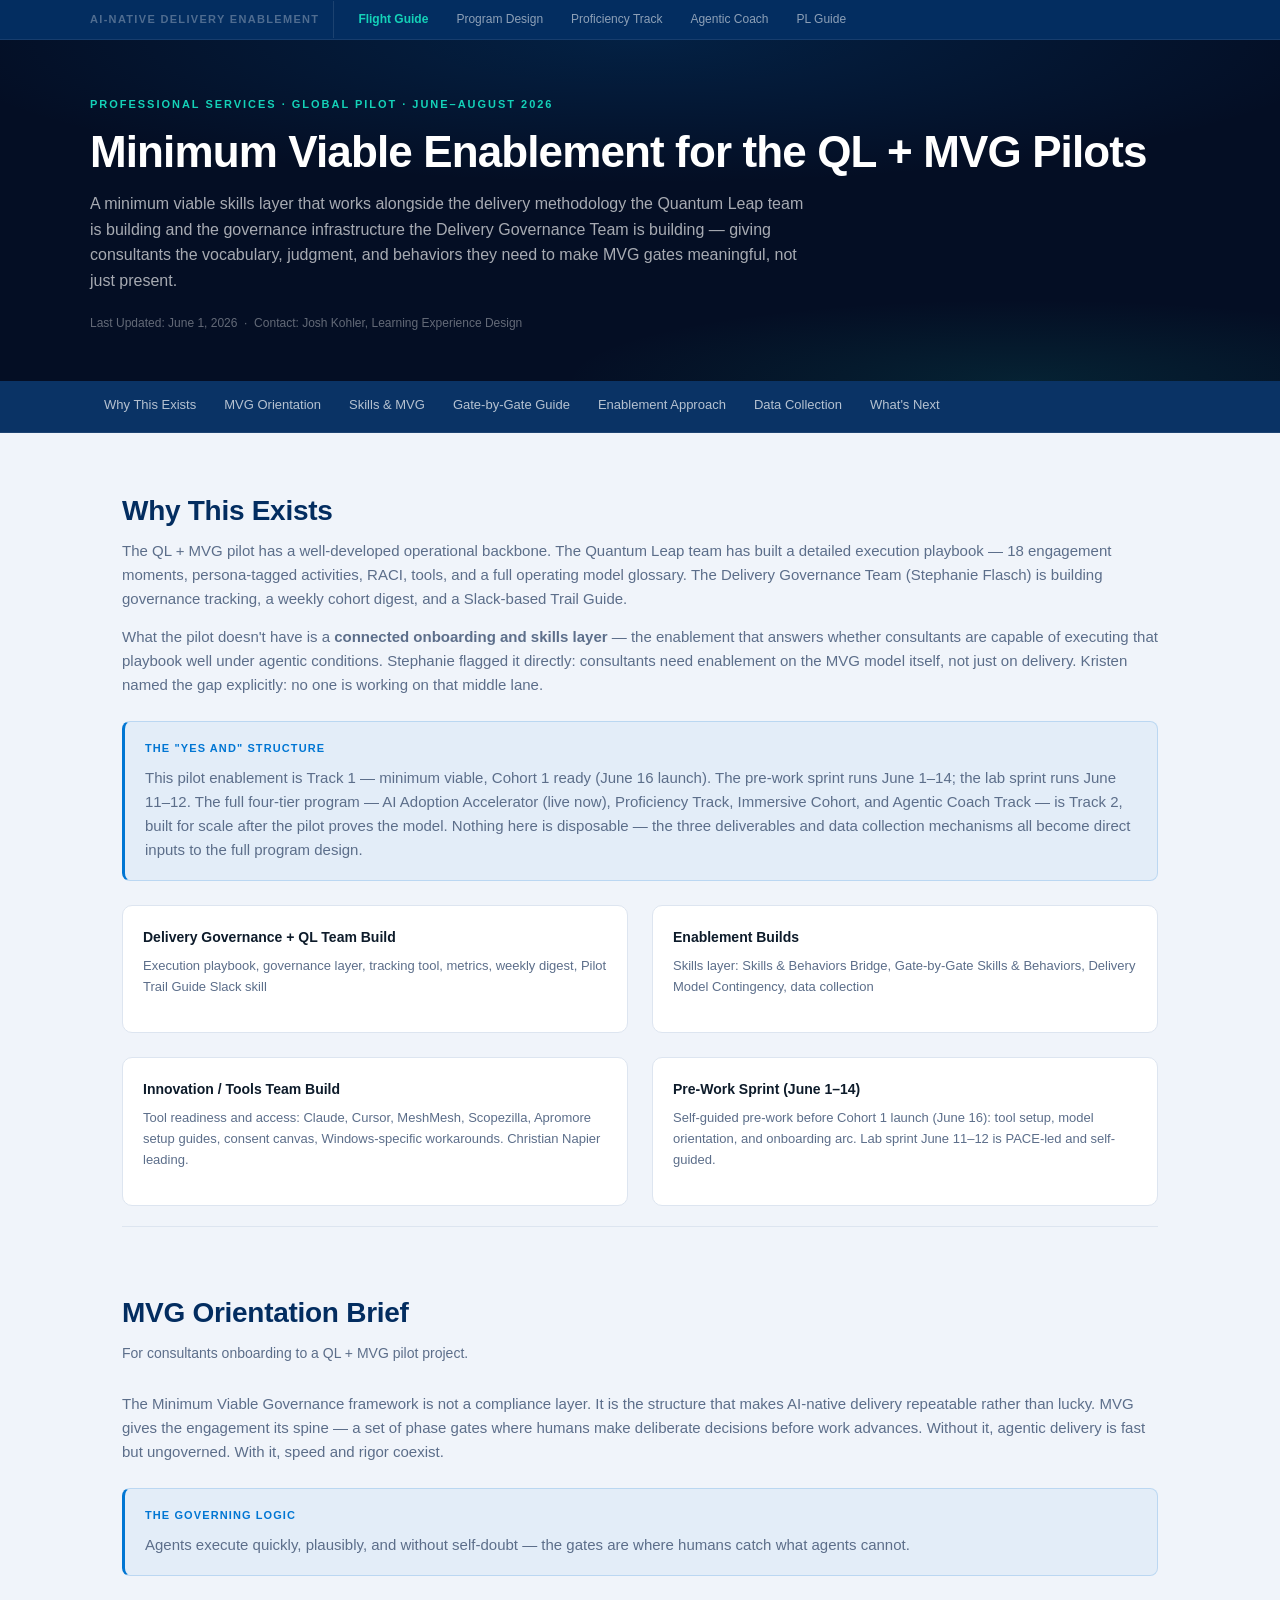
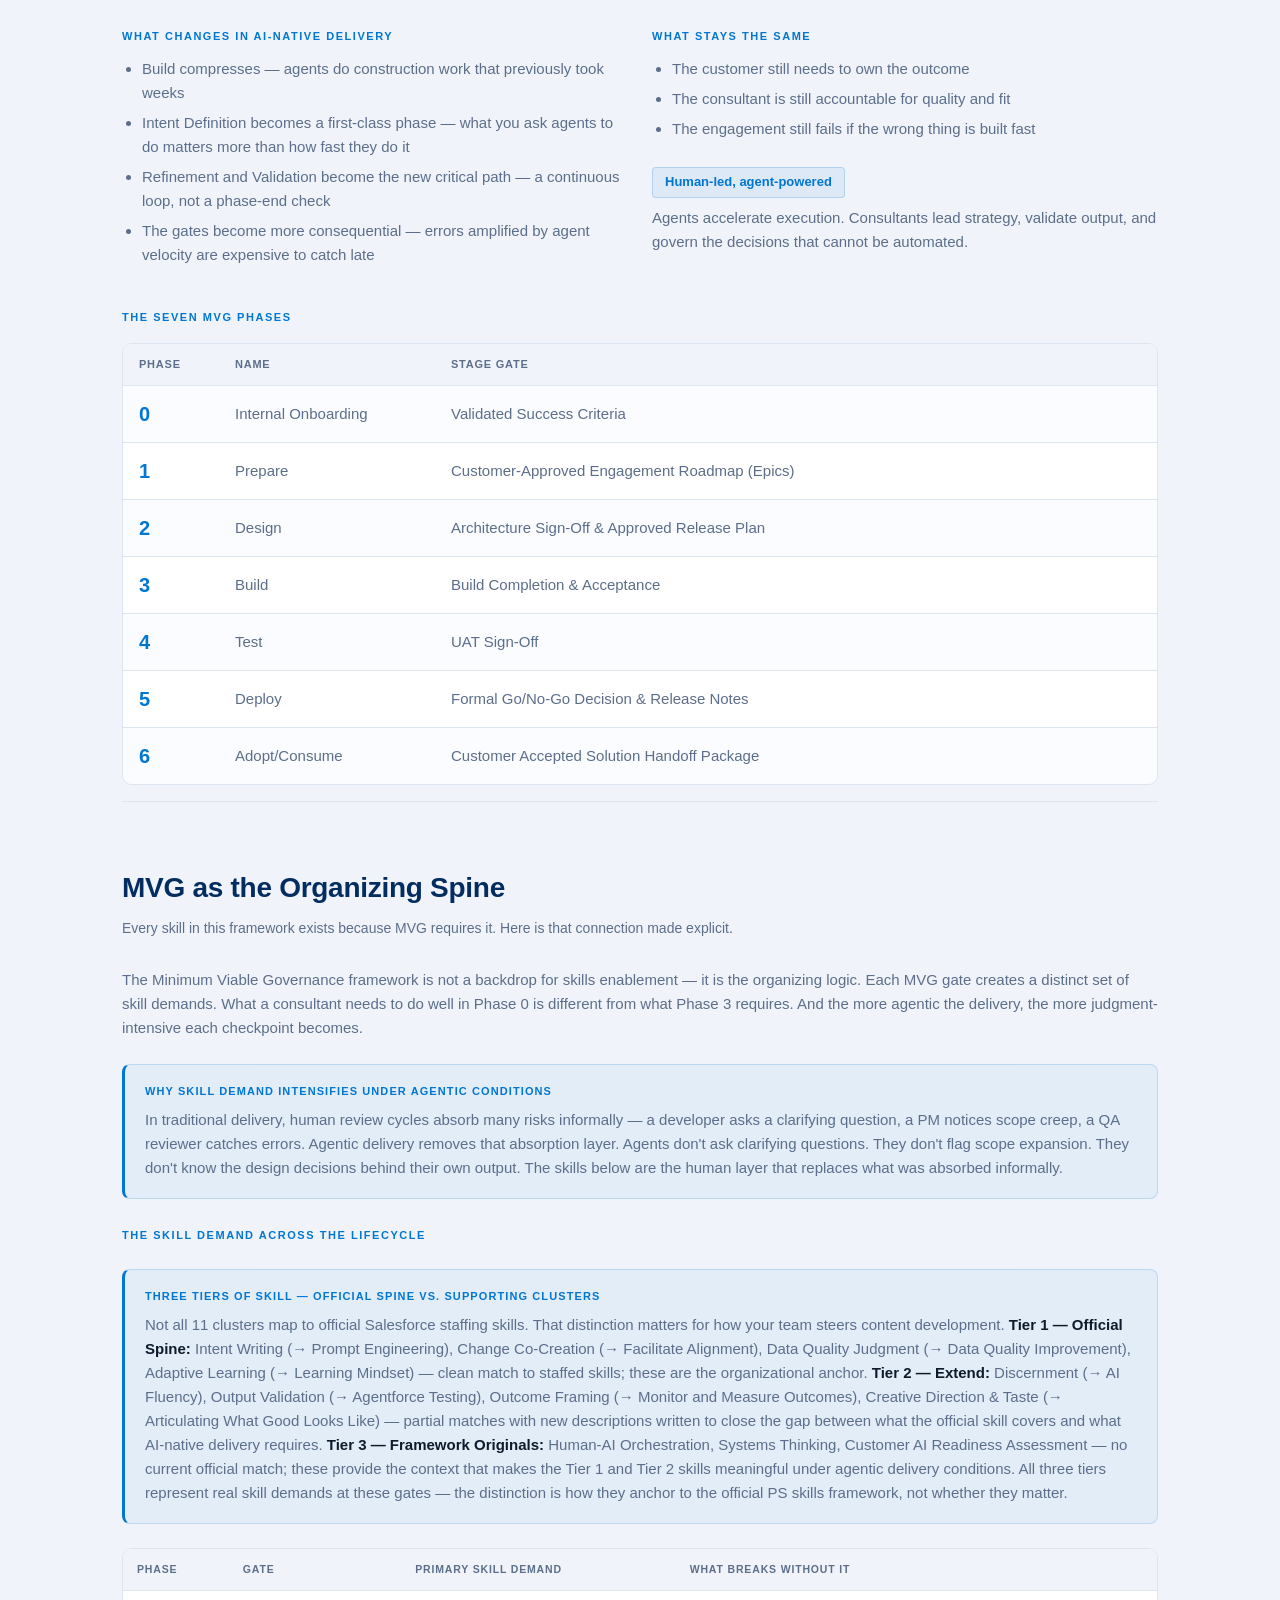
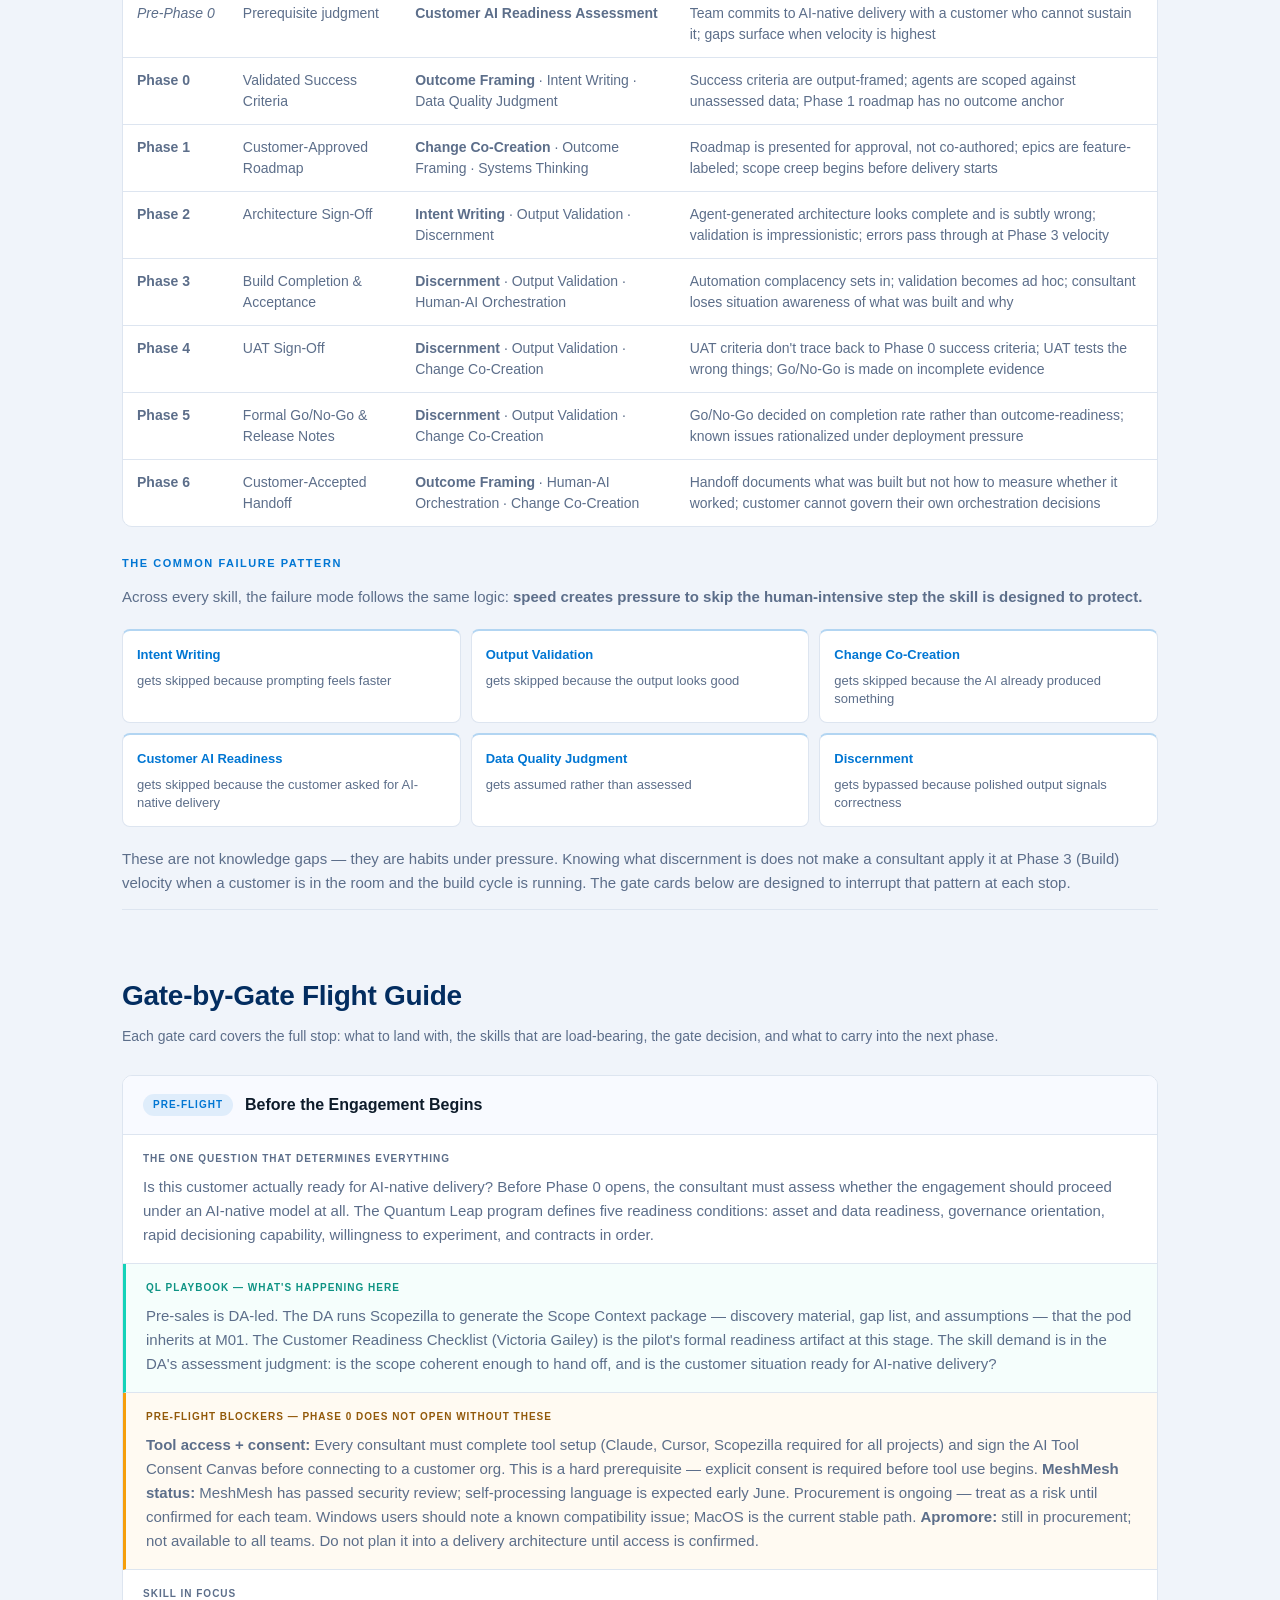
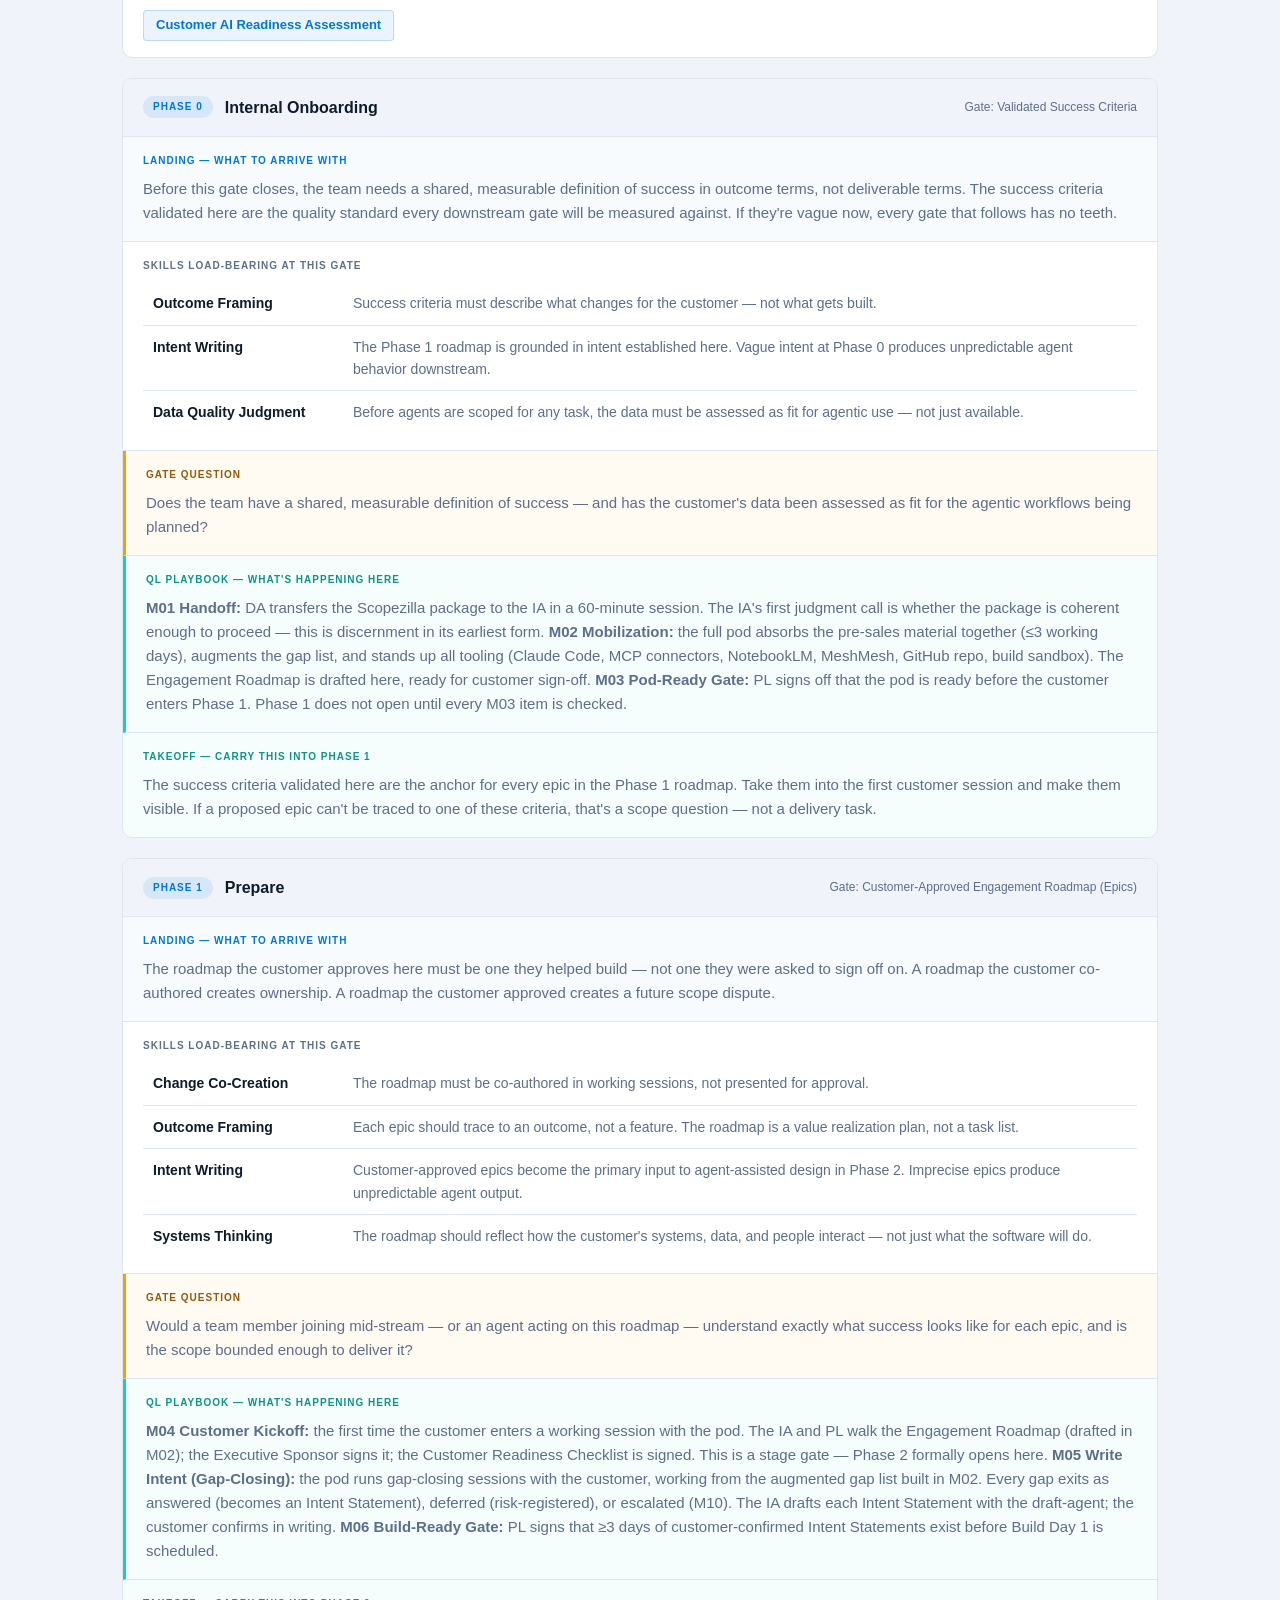
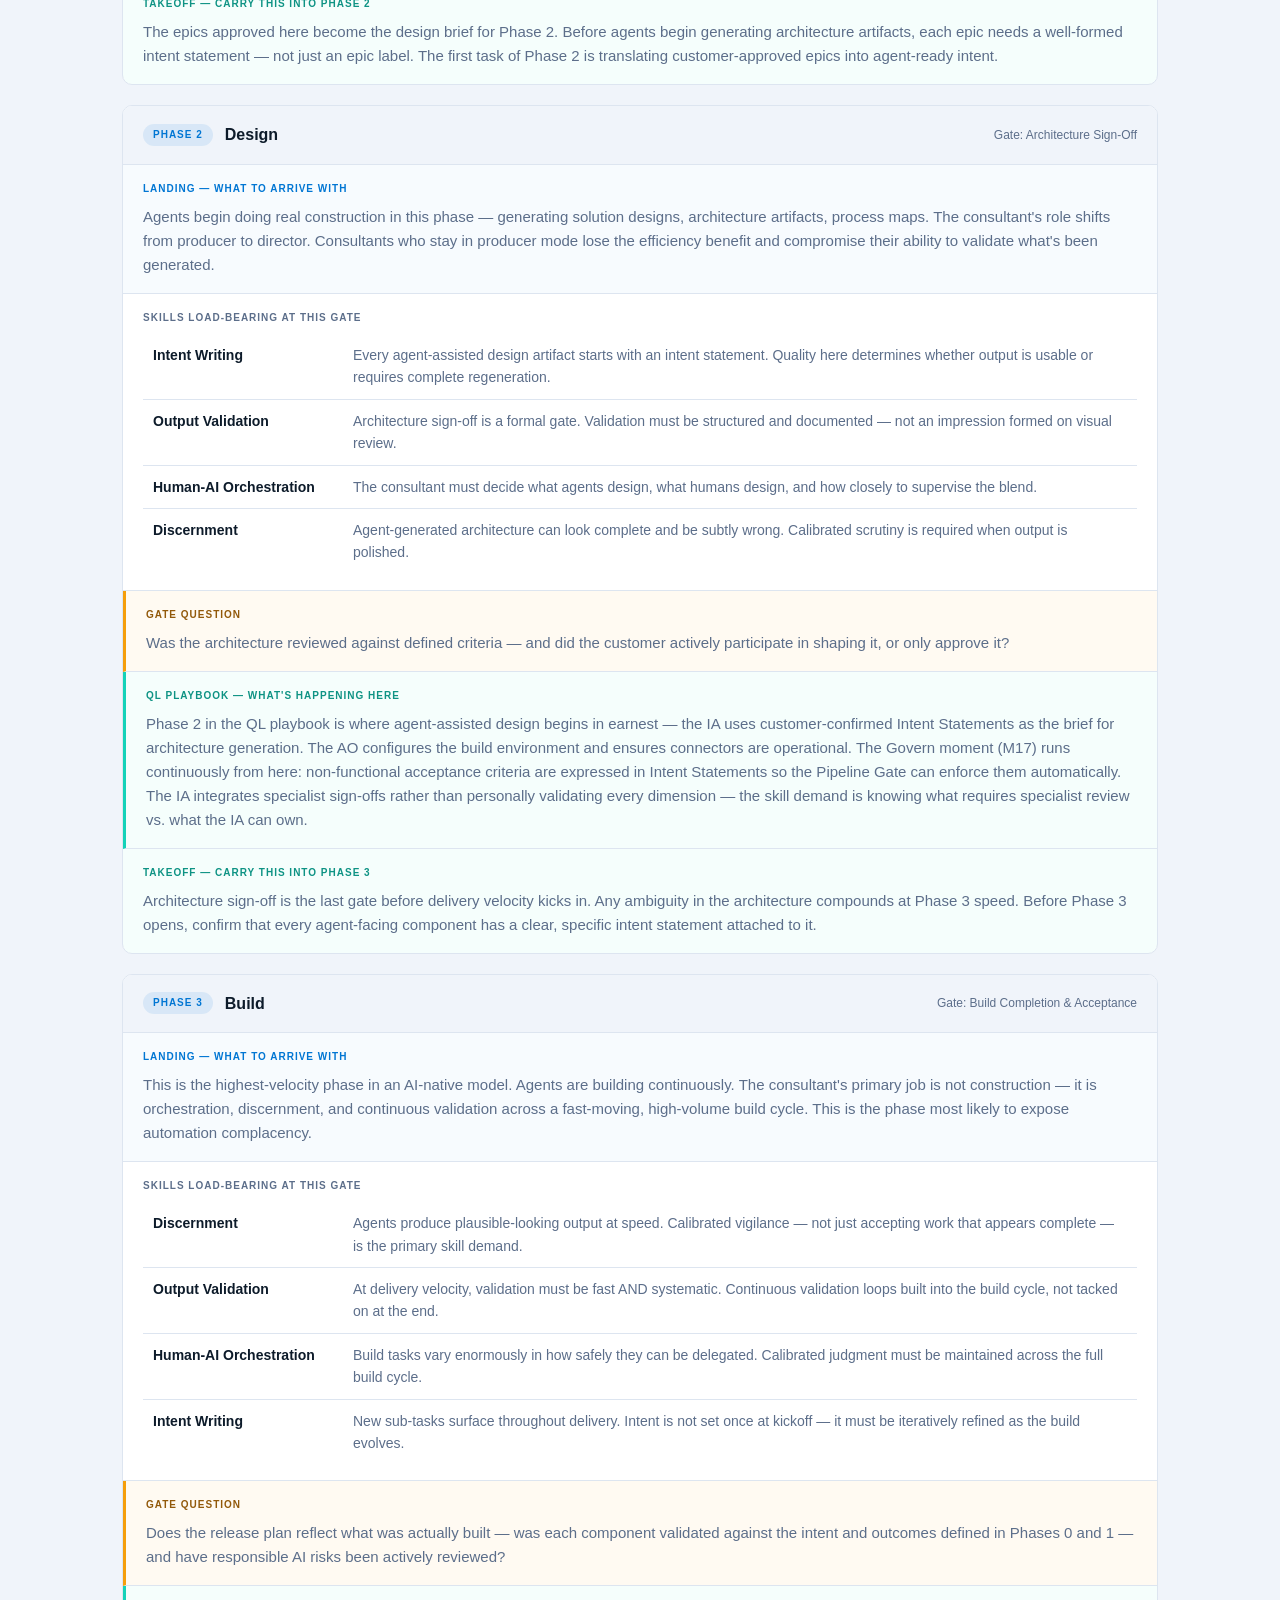
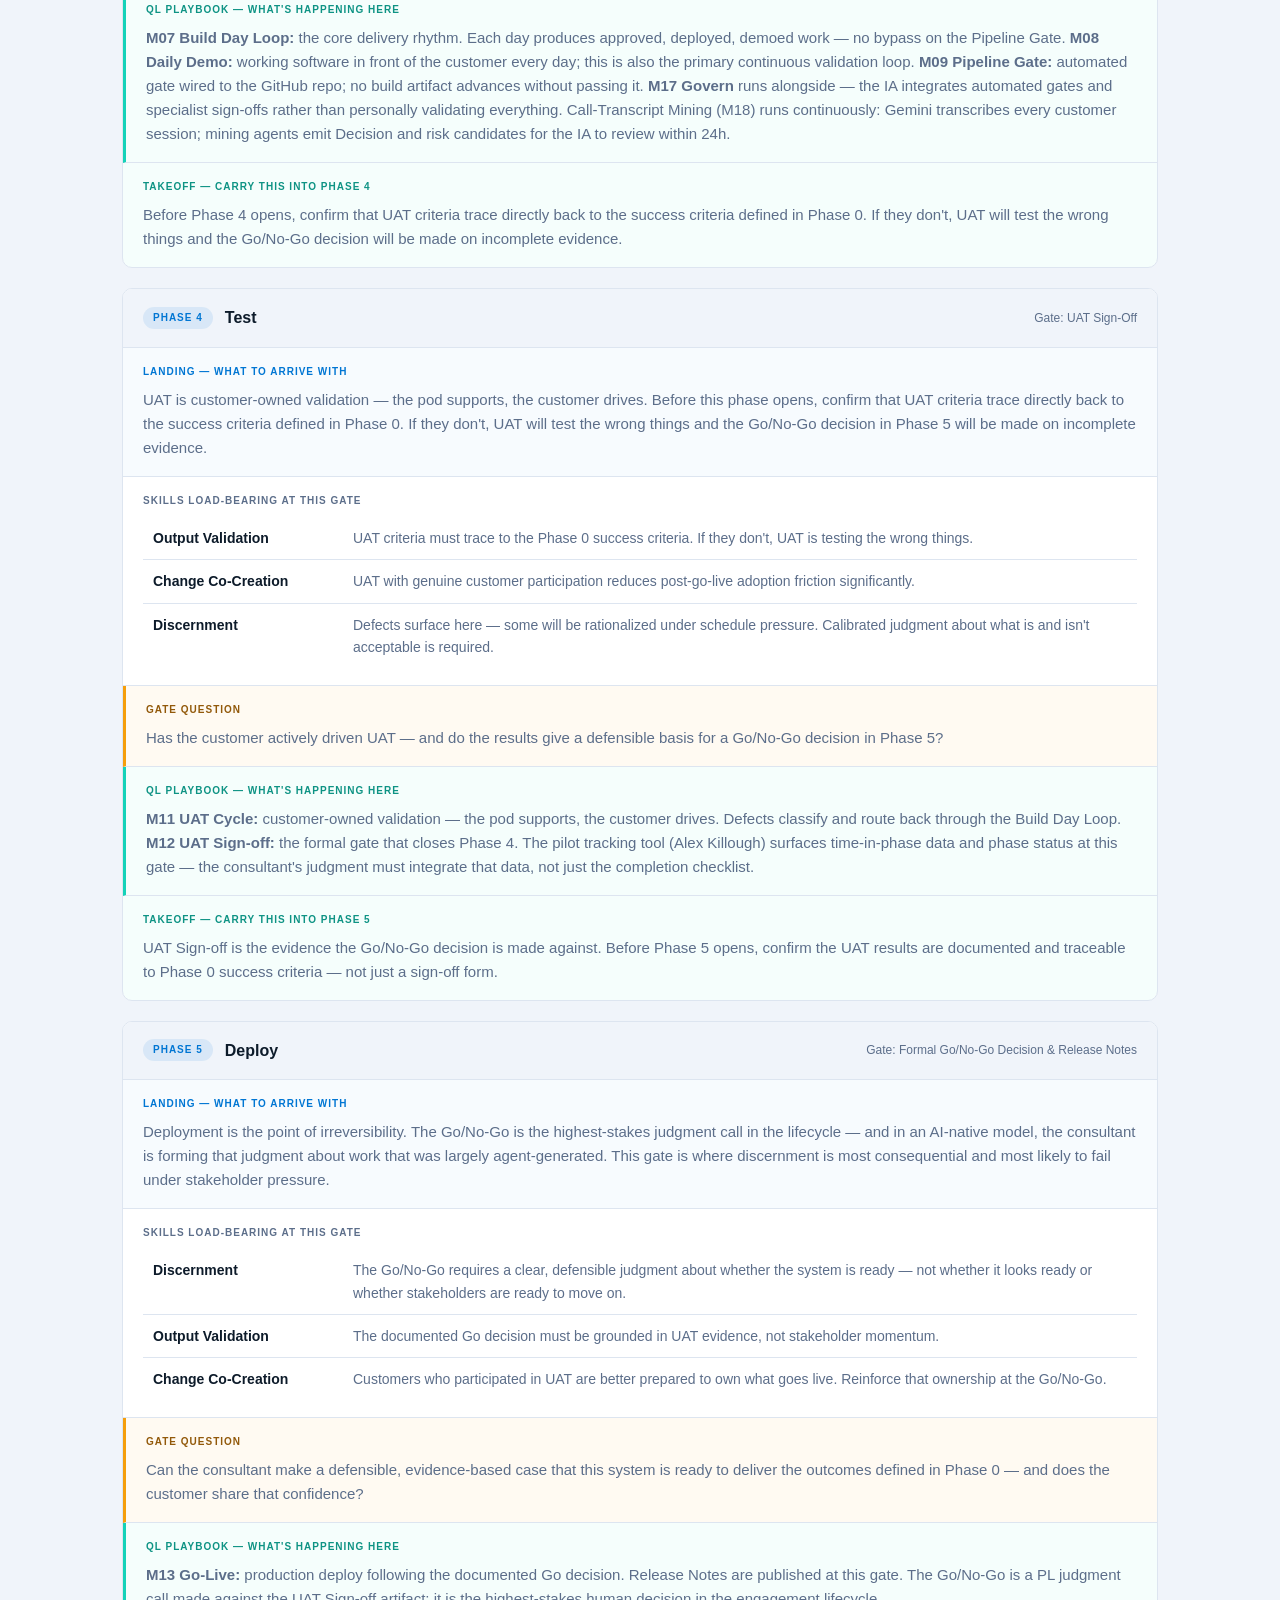
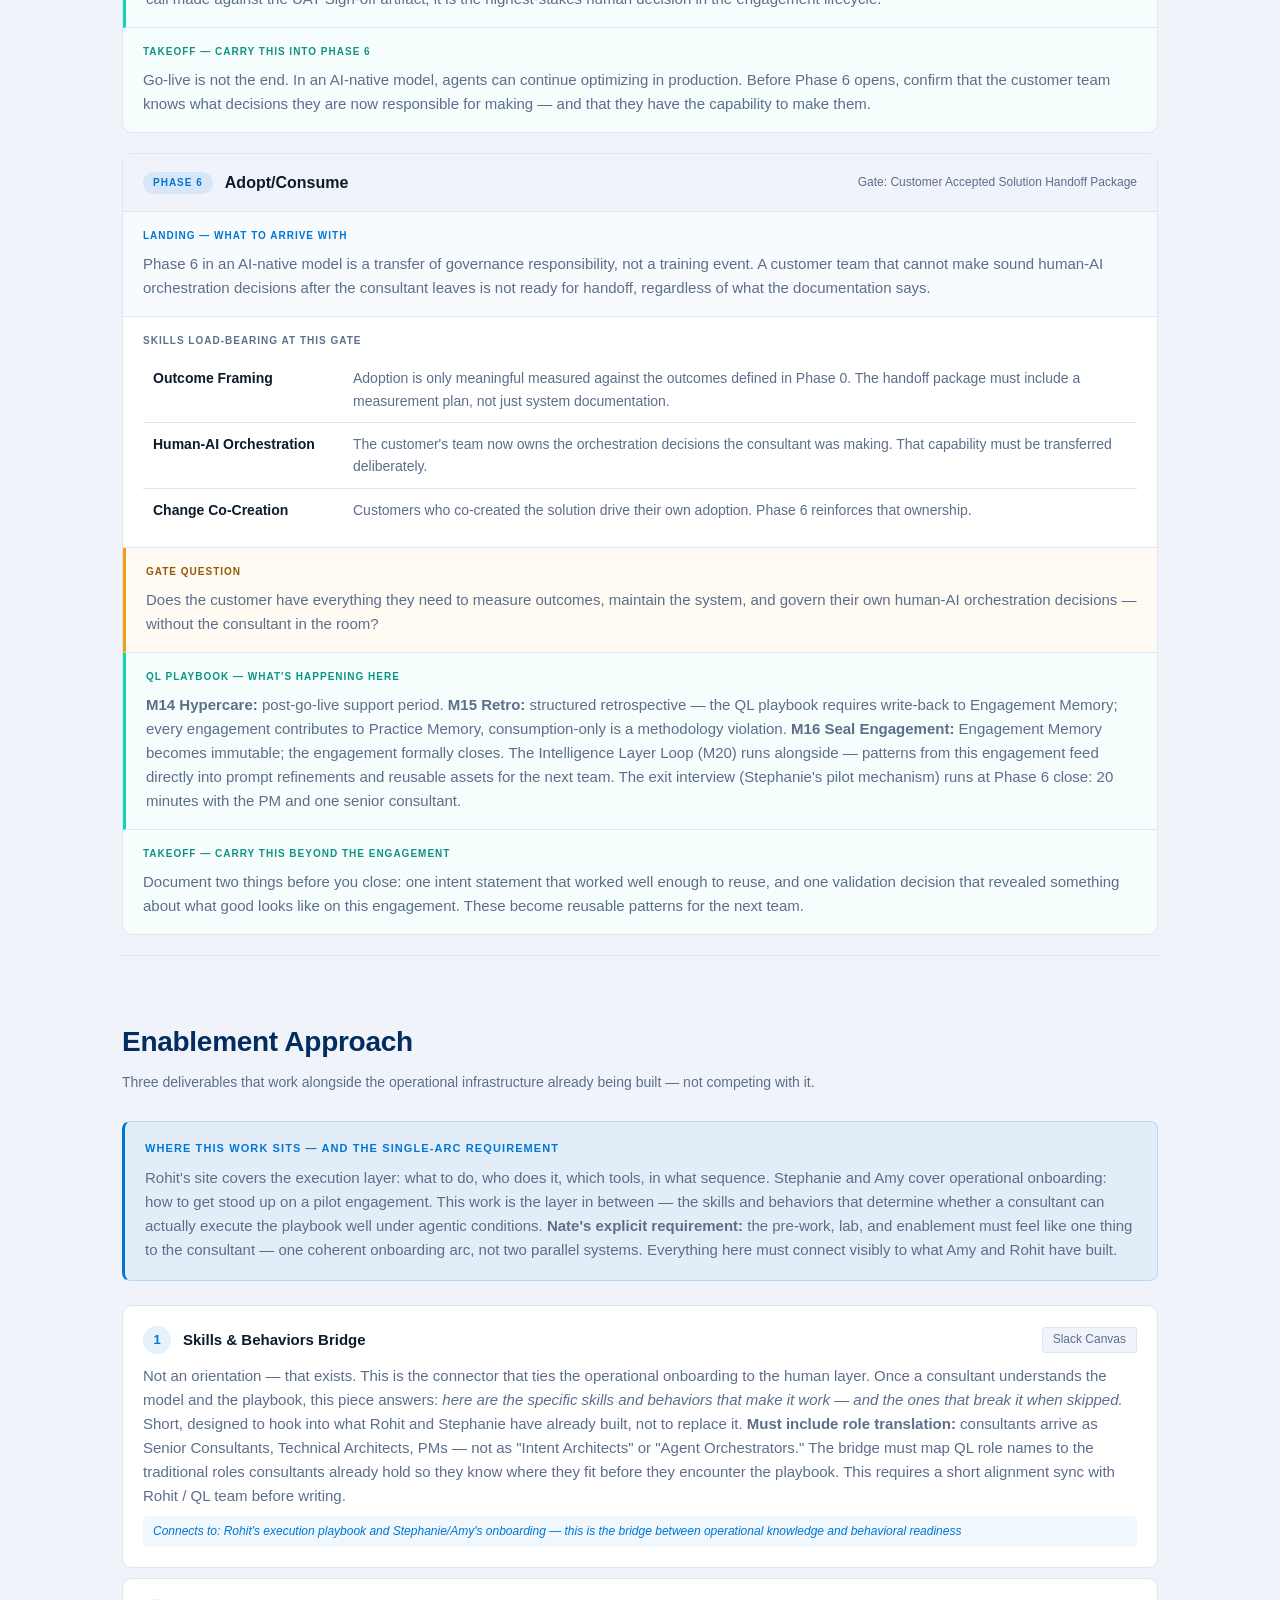
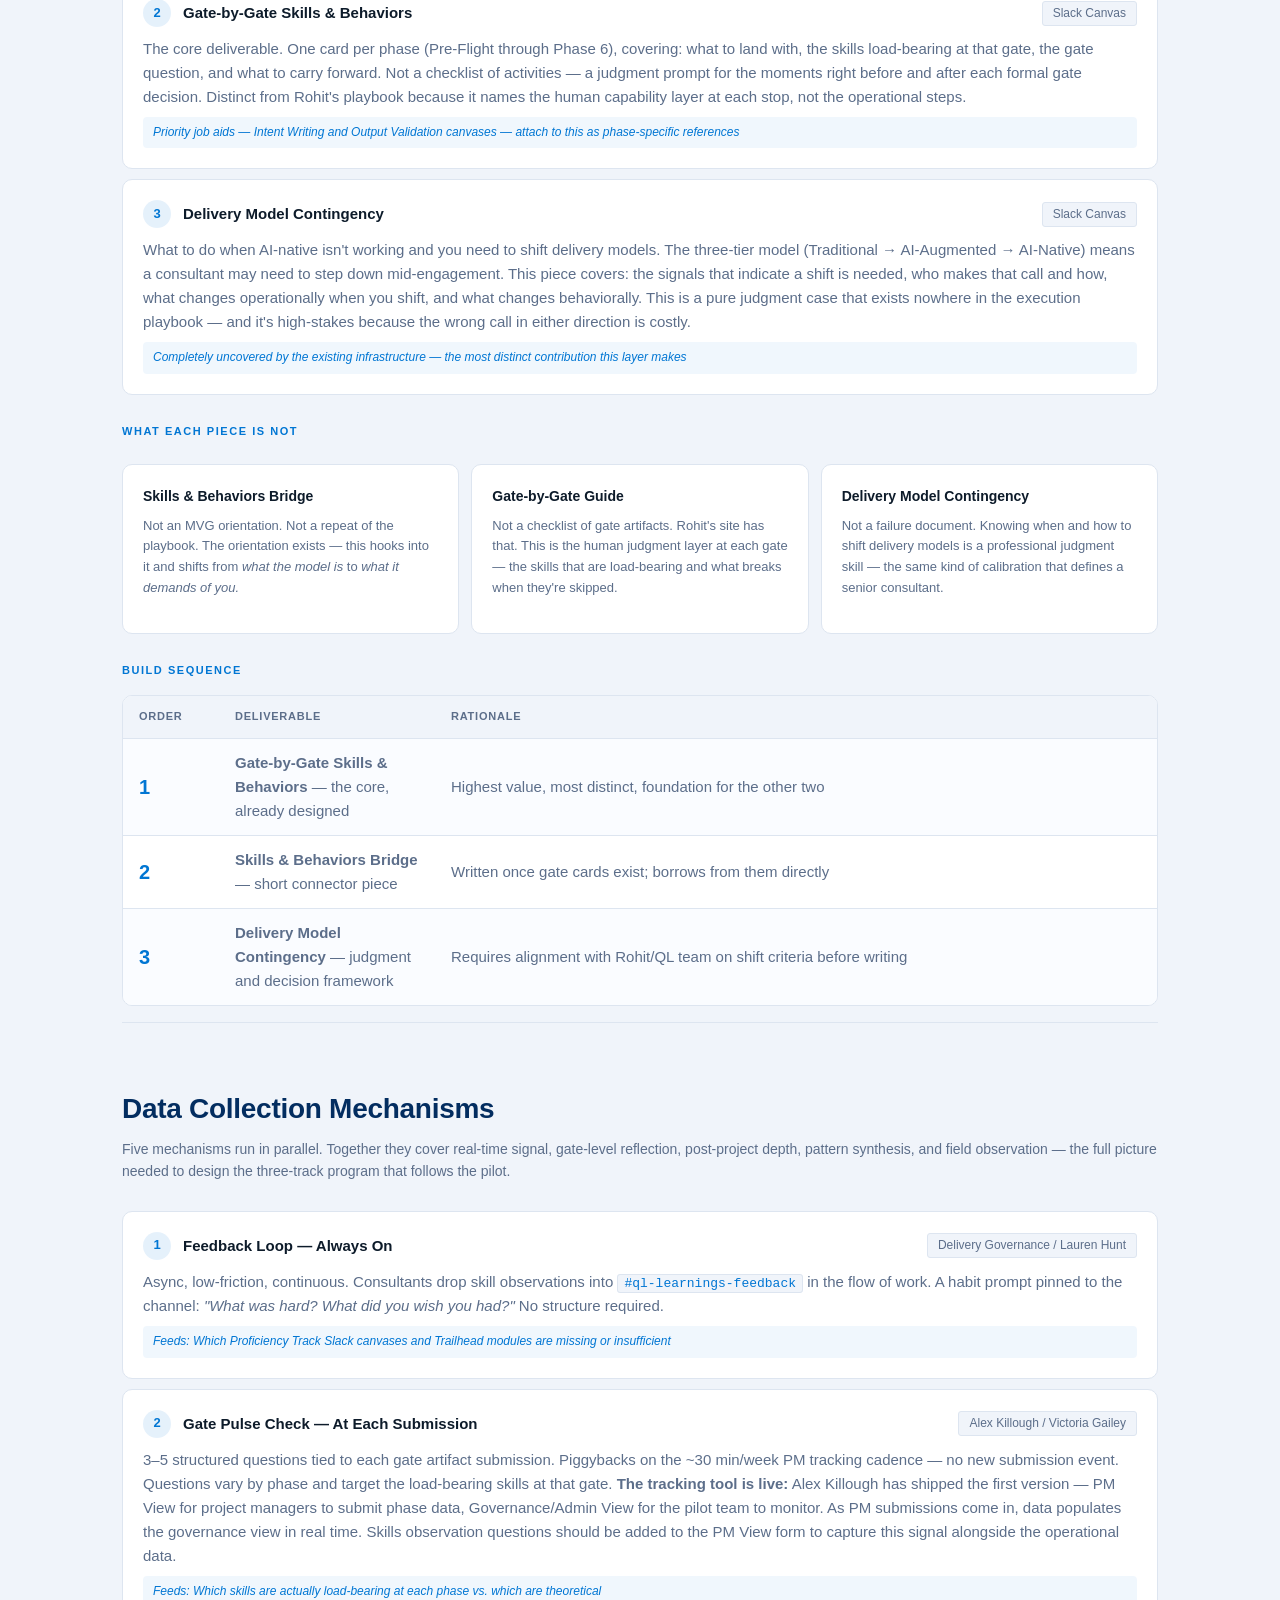
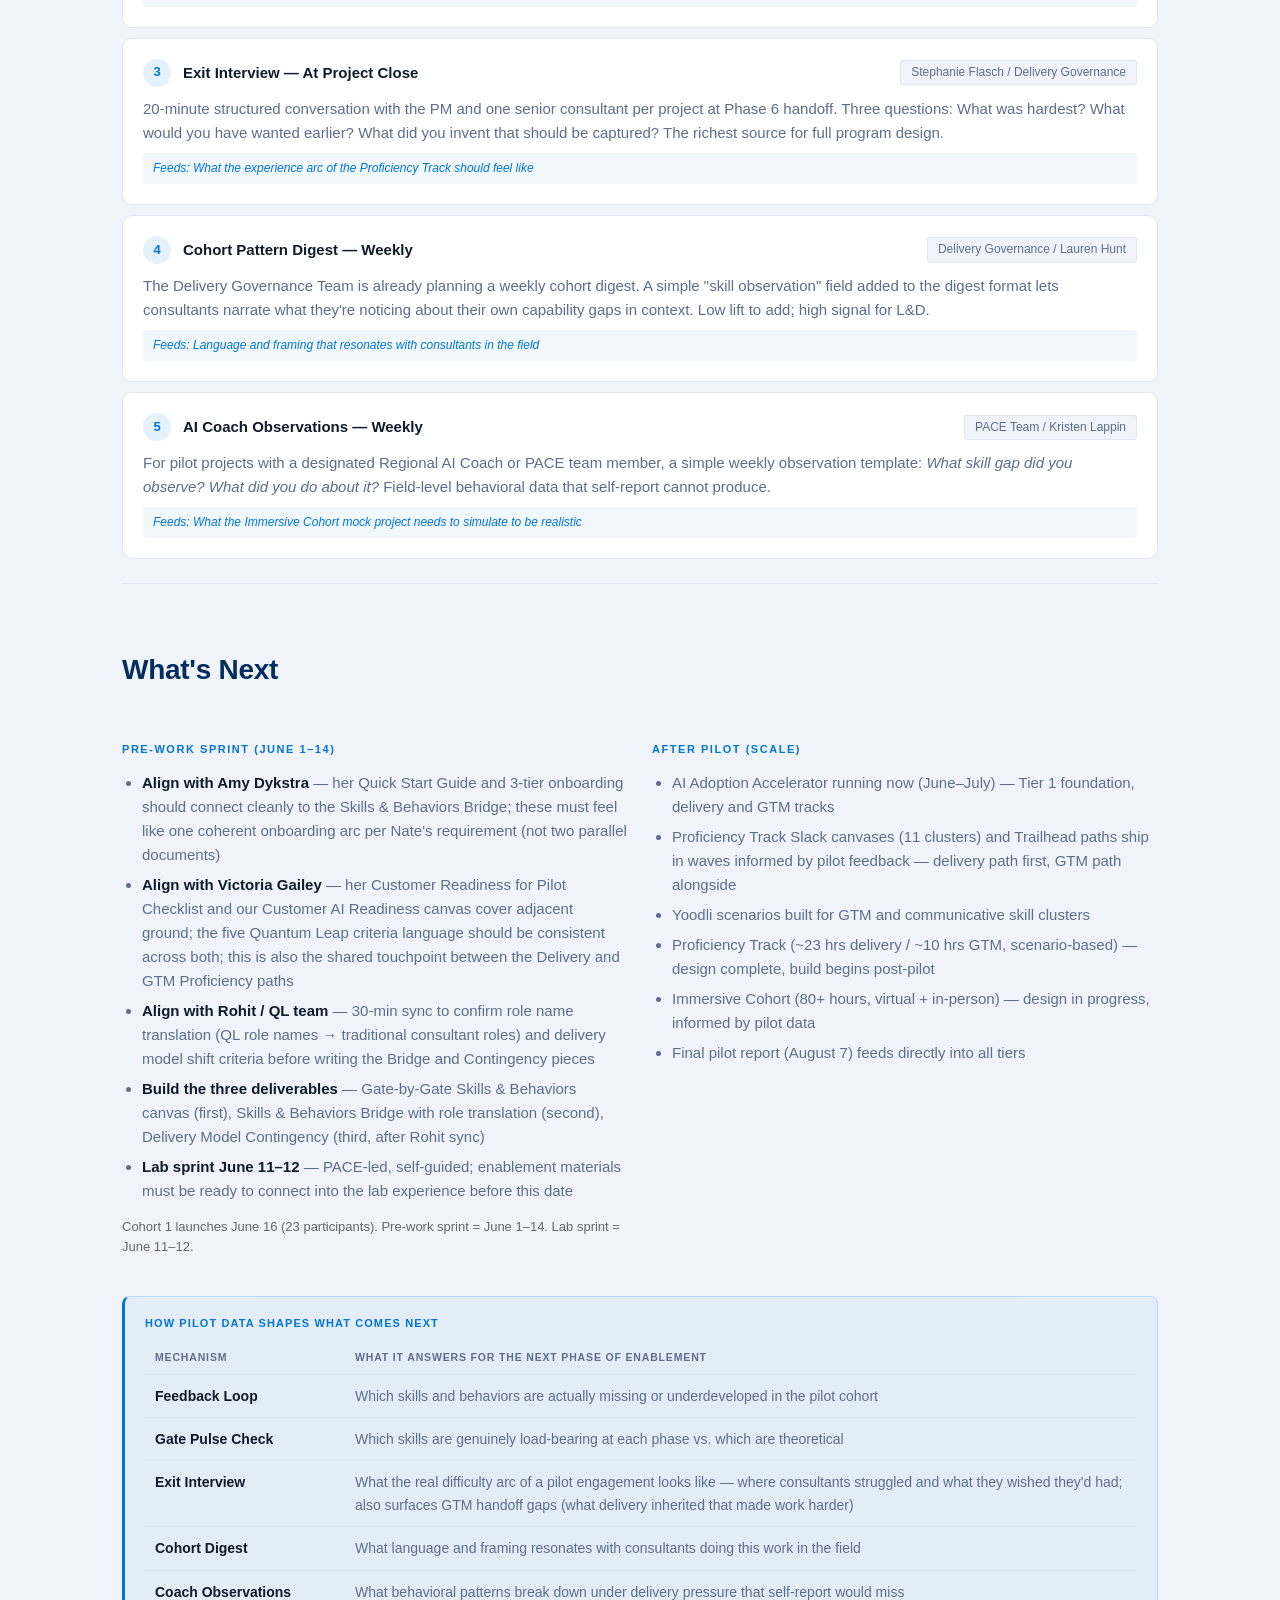
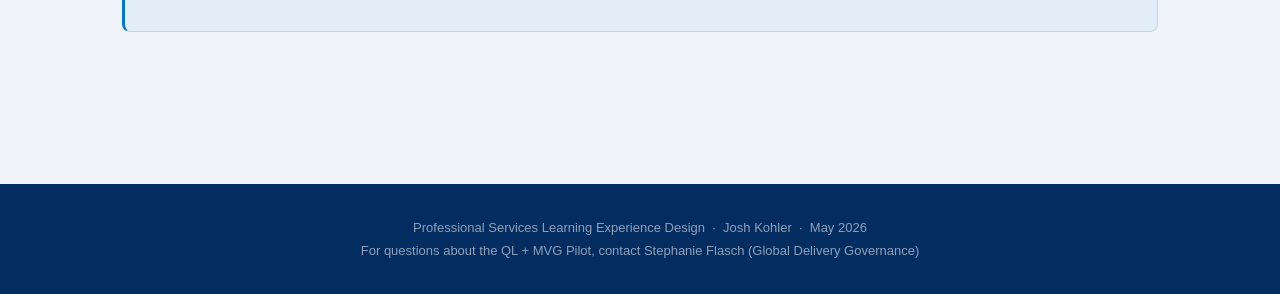
==== commit 90c4f775: "Add PL Guide, skills tier framing, AO/IA role paths, and failure mode coaching - New pl-guide.html: " ====
--- a/index.html
+++ b/index.html
@@ -15,6 +15,7 @@
     <a href="proficiency-overview.html">Program Design</a>
     <a href="proficiency-track.html">Proficiency Track</a>
     <a href="agentic-coach.html">Agentic Coach</a>
+    <a href="pl-guide.html">PL Guide</a>
   </div>
 </div>
 
@@ -106,7 +107,7 @@
         </div>
       </div>
 
-      <h3>The Six MVG Phases</h3>
+      <h3>The Seven MVG Phases</h3>
       <div class="phase-table">
         <div class="phase-row phase-header">
           <span>Phase</span><span>Name</span><span>Stage Gate</span>
@@ -118,16 +119,19 @@
           <span class="phase-num">1</span><span>Prepare</span><span>Customer-Approved Engagement Roadmap (Epics)</span>
         </div>
         <div class="phase-row">
-          <span class="phase-num">2</span><span>Design</span><span>Architecture Sign-Off</span>
-        </div>
-        <div class="phase-row">
-          <span class="phase-num">3</span><span>Deliver</span><span>Approved Release Plan</span>
-        </div>
-        <div class="phase-row">
-          <span class="phase-num">4</span><span>Deploy</span><span>UAT Sign-Off + Formal Go/No-Go</span>
-        </div>
-        <div class="phase-row">
-          <span class="phase-num">5</span><span>Adopt/Consume</span><span>Release Notes + Customer-Accepted Handoff Package</span>
+          <span class="phase-num">2</span><span>Design</span><span>Architecture Sign-Off & Approved Release Plan</span>
+        </div>
+        <div class="phase-row">
+          <span class="phase-num">3</span><span>Build</span><span>Build Completion & Acceptance</span>
+        </div>
+        <div class="phase-row">
+          <span class="phase-num">4</span><span>Test</span><span>UAT Sign-Off</span>
+        </div>
+        <div class="phase-row">
+          <span class="phase-num">5</span><span>Deploy</span><span>Formal Go/No-Go Decision & Release Notes</span>
+        </div>
+        <div class="phase-row">
+          <span class="phase-num">6</span><span>Adopt/Consume</span><span>Customer Accepted Solution Handoff Package</span>
         </div>
       </div>
     </section>
@@ -146,6 +150,11 @@
 
       <h3>The Skill Demand Across the Lifecycle</h3>
 
+      <div class="callout">
+        <div class="callout-title">Three tiers of skill — official spine vs. supporting clusters</div>
+        <p>Not all 11 clusters map to official Salesforce staffing skills. That distinction matters for how your team steers content development. <strong style="color:var(--text);">Tier 1 — Official Spine:</strong> Intent Writing (→ Prompt Engineering), Change Co-Creation (→ Facilitate Alignment), Data Quality Judgment (→ Data Quality Improvement), Adaptive Learning (→ Learning Mindset) — clean match to staffed skills; these are the organizational anchor. <strong style="color:var(--text);">Tier 2 — Extend:</strong> Discernment (→ AI Fluency), Output Validation (→ Agentforce Testing), Outcome Framing (→ Monitor and Measure Outcomes), Creative Direction &amp; Taste (→ Articulating What Good Looks Like) — partial matches with new descriptions written to close the gap between what the official skill covers and what AI-native delivery requires. <strong style="color:var(--text);">Tier 3 — Framework Originals:</strong> Human-AI Orchestration, Systems Thinking, Customer AI Readiness Assessment — no current official match; these provide the context that makes the Tier 1 and Tier 2 skills meaningful under agentic delivery conditions. All three tiers represent real skill demands at these gates — the distinction is how they anchor to the official PS skills framework, not whether they matter.</p>
+      </div>
+
       <div class="spine-table-wrap">
         <table class="spine-table">
           <thead>
@@ -183,18 +192,24 @@
             </tr>
             <tr>
               <td class="phase-cell">Phase 3</td>
-              <td>Approved Release Plan</td>
+              <td>Build Completion & Acceptance</td>
               <td><strong>Discernment</strong> · Output Validation · Human-AI Orchestration</td>
               <td>Automation complacency sets in; validation becomes ad hoc; consultant loses situation awareness of what was built and why</td>
             </tr>
             <tr>
               <td class="phase-cell">Phase 4</td>
-              <td>UAT Sign-Off + Go/No-Go</td>
+              <td>UAT Sign-Off</td>
+              <td><strong>Discernment</strong> · Output Validation · Change Co-Creation</td>
+              <td>UAT criteria don't trace back to Phase 0 success criteria; UAT tests the wrong things; Go/No-Go is made on incomplete evidence</td>
+            </tr>
+            <tr>
+              <td class="phase-cell">Phase 5</td>
+              <td>Formal Go/No-Go & Release Notes</td>
               <td><strong>Discernment</strong> · Output Validation · Change Co-Creation</td>
               <td>Go/No-Go decided on completion rate rather than outcome-readiness; known issues rationalized under deployment pressure</td>
             </tr>
             <tr>
-              <td class="phase-cell">Phase 5</td>
+              <td class="phase-cell">Phase 6</td>
               <td>Customer-Accepted Handoff</td>
               <td><strong>Outcome Framing</strong> · Human-AI Orchestration · Change Co-Creation</td>
               <td>Handoff documents what was built but not how to measure whether it worked; customer cannot govern their own orchestration decisions</td>
@@ -233,7 +248,7 @@
         </div>
       </div>
 
-      <p>These are not knowledge gaps — they are habits under pressure. Knowing what discernment is does not make a consultant apply it at Phase 3 velocity when a customer is in the room and the release plan is due. The gate cards below are designed to interrupt that pattern at each stop.</p>
+      <p>These are not knowledge gaps — they are habits under pressure. Knowing what discernment is does not make a consultant apply it at Phase 3 (Build) velocity when a customer is in the room and the build cycle is running. The gate cards below are designed to interrupt that pattern at each stop.</p>
     </section>
 
     <!-- GATE BY GATE -->
@@ -378,8 +393,8 @@
       <div class="gate-card">
         <div class="gate-header">
           <span class="gate-tag">Phase 3</span>
-          <span class="gate-title">Deliver</span>
-          <span class="gate-gate">Gate: Approved Release Plan</span>
+          <span class="gate-title">Build</span>
+          <span class="gate-gate">Gate: Build Completion & Acceptance</span>
         </div>
         <div class="gate-body">
           <div class="gate-section landing">
@@ -414,8 +429,43 @@
       <div class="gate-card">
         <div class="gate-header">
           <span class="gate-tag">Phase 4</span>
+          <span class="gate-title">Test</span>
+          <span class="gate-gate">Gate: UAT Sign-Off</span>
+        </div>
+        <div class="gate-body">
+          <div class="gate-section landing">
+            <div class="gate-section-label">Landing — What to Arrive With</div>
+            <p>UAT is customer-owned validation — the pod supports, the customer drives. Before this phase opens, confirm that UAT criteria trace directly back to the success criteria defined in Phase 0. If they don't, UAT will test the wrong things and the Go/No-Go decision in Phase 5 will be made on incomplete evidence.</p>
+          </div>
+          <div class="gate-section">
+            <div class="gate-section-label">Skills Load-Bearing at This Gate</div>
+            <table class="skills-table">
+              <tr><td><strong>Output Validation</strong></td><td>UAT criteria must trace to the Phase 0 success criteria. If they don't, UAT is testing the wrong things.</td></tr>
+              <tr><td><strong>Change Co-Creation</strong></td><td>UAT with genuine customer participation reduces post-go-live adoption friction significantly.</td></tr>
+              <tr><td><strong>Discernment</strong></td><td>Defects surface here — some will be rationalized under schedule pressure. Calibrated judgment about what is and isn't acceptable is required.</td></tr>
+            </table>
+          </div>
+          <div class="gate-section gate-q">
+            <div class="gate-section-label">Gate Question</div>
+            <p>Has the customer actively driven UAT — and do the results give a defensible basis for a Go/No-Go decision in Phase 5?</p>
+          </div>
+          <div class="gate-section ql-moments">
+            <div class="gate-section-label">QL Playbook — What's Happening Here</div>
+            <p><strong>M11 UAT Cycle:</strong> customer-owned validation — the pod supports, the customer drives. Defects classify and route back through the Build Day Loop. <strong>M12 UAT Sign-off:</strong> the formal gate that closes Phase 4. The pilot tracking tool (Alex Killough) surfaces time-in-phase data and phase status at this gate — the consultant's judgment must integrate that data, not just the completion checklist.</p>
+          </div>
+          <div class="gate-section takeoff">
+            <div class="gate-section-label">Takeoff — Carry This Into Phase 5</div>
+            <p>UAT Sign-off is the evidence the Go/No-Go decision is made against. Before Phase 5 opens, confirm the UAT results are documented and traceable to Phase 0 success criteria — not just a sign-off form.</p>
+          </div>
+        </div>
+      </div>
+
+      <!-- PHASE 5 -->
+      <div class="gate-card">
+        <div class="gate-header">
+          <span class="gate-tag">Phase 5</span>
           <span class="gate-title">Deploy</span>
-          <span class="gate-gate">Gate: UAT Sign-Off + Formal Go/No-Go</span>
+          <span class="gate-gate">Gate: Formal Go/No-Go Decision & Release Notes</span>
         </div>
         <div class="gate-body">
           <div class="gate-section landing">
@@ -426,8 +476,8 @@
             <div class="gate-section-label">Skills Load-Bearing at This Gate</div>
             <table class="skills-table">
               <tr><td><strong>Discernment</strong></td><td>The Go/No-Go requires a clear, defensible judgment about whether the system is ready — not whether it looks ready or whether stakeholders are ready to move on.</td></tr>
-              <tr><td><strong>Output Validation</strong></td><td>UAT criteria must trace to the Phase 0 success criteria. If they don't, UAT is testing the wrong things.</td></tr>
-              <tr><td><strong>Change Co-Creation</strong></td><td>UAT with genuine customer participation reduces post-go-live adoption friction significantly.</td></tr>
+              <tr><td><strong>Output Validation</strong></td><td>The documented Go decision must be grounded in UAT evidence, not stakeholder momentum.</td></tr>
+              <tr><td><strong>Change Co-Creation</strong></td><td>Customers who participated in UAT are better prepared to own what goes live. Reinforce that ownership at the Go/No-Go.</td></tr>
             </table>
           </div>
           <div class="gate-section gate-q">
@@ -436,33 +486,33 @@
           </div>
           <div class="gate-section ql-moments">
             <div class="gate-section-label">QL Playbook — What's Happening Here</div>
-            <p><strong>M11 UAT Cycle:</strong> customer-owned validation — the pod supports, the customer drives. Defects classify and route back through the Build Day Loop. <strong>M12 UAT Sign-off:</strong> the formal gate that closes Phase 4. The Go/No-Go is a PL judgment call made against the UAT Sign-off artifact; it is the highest-stakes human decision in the engagement lifecycle. The pilot tracking tool (Alex Killough) surfaces time-in-phase data and phase status at this gate — the consultant's judgment must integrate that data, not just the completion checklist.</p>
+            <p><strong>M13 Go-Live:</strong> production deploy following the documented Go decision. Release Notes are published at this gate. The Go/No-Go is a PL judgment call made against the UAT Sign-off artifact; it is the highest-stakes human decision in the engagement lifecycle.</p>
           </div>
           <div class="gate-section takeoff">
-            <div class="gate-section-label">Takeoff — Carry This Into Phase 5</div>
-            <p>Go-live is not the end. In an AI-native model, agents can continue optimizing in production. Before Phase 5 opens, confirm that the customer team knows what decisions they are now responsible for making — and that they have the capability to make them.</p>
-          </div>
-        </div>
-      </div>
-
-      <!-- PHASE 5 -->
+            <div class="gate-section-label">Takeoff — Carry This Into Phase 6</div>
+            <p>Go-live is not the end. In an AI-native model, agents can continue optimizing in production. Before Phase 6 opens, confirm that the customer team knows what decisions they are now responsible for making — and that they have the capability to make them.</p>
+          </div>
+        </div>
+      </div>
+
+      <!-- PHASE 6 -->
       <div class="gate-card">
         <div class="gate-header">
-          <span class="gate-tag">Phase 5</span>
+          <span class="gate-tag">Phase 6</span>
           <span class="gate-title">Adopt/Consume</span>
-          <span class="gate-gate">Gate: Release Notes + Customer-Accepted Handoff Package</span>
+          <span class="gate-gate">Gate: Customer Accepted Solution Handoff Package</span>
         </div>
         <div class="gate-body">
           <div class="gate-section landing">
             <div class="gate-section-label">Landing — What to Arrive With</div>
-            <p>Phase 5 in an AI-native model is a transfer of governance responsibility, not a training event. A customer team that cannot make sound human-AI orchestration decisions after the consultant leaves is not ready for handoff, regardless of what the documentation says.</p>
+            <p>Phase 6 in an AI-native model is a transfer of governance responsibility, not a training event. A customer team that cannot make sound human-AI orchestration decisions after the consultant leaves is not ready for handoff, regardless of what the documentation says.</p>
           </div>
           <div class="gate-section">
             <div class="gate-section-label">Skills Load-Bearing at This Gate</div>
             <table class="skills-table">
               <tr><td><strong>Outcome Framing</strong></td><td>Adoption is only meaningful measured against the outcomes defined in Phase 0. The handoff package must include a measurement plan, not just system documentation.</td></tr>
               <tr><td><strong>Human-AI Orchestration</strong></td><td>The customer's team now owns the orchestration decisions the consultant was making. That capability must be transferred deliberately.</td></tr>
-              <tr><td><strong>Change Co-Creation</strong></td><td>Customers who co-created the solution drive their own adoption. Phase 5 reinforces that ownership.</td></tr>
+              <tr><td><strong>Change Co-Creation</strong></td><td>Customers who co-created the solution drive their own adoption. Phase 6 reinforces that ownership.</td></tr>
             </table>
           </div>
           <div class="gate-section gate-q">
@@ -471,7 +521,7 @@
           </div>
           <div class="gate-section ql-moments">
             <div class="gate-section-label">QL Playbook — What's Happening Here</div>
-            <p><strong>M13 Go-Live:</strong> production deploy. <strong>M14 Hypercare:</strong> post-go-live support period. <strong>M15 Retro:</strong> structured retrospective — the QL playbook requires write-back to Engagement Memory; every engagement contributes to Practice Memory, consumption-only is a methodology violation. <strong>M16 Seal Engagement:</strong> Engagement Memory becomes immutable; the engagement formally closes. The Intelligence Layer Loop (M20) runs alongside — patterns from this engagement feed directly into prompt refinements and reusable assets for the next team. The exit interview (Stephanie's pilot mechanism) runs at Phase 5 close: 20 minutes with the PM and one senior consultant.</p>
+            <p><strong>M14 Hypercare:</strong> post-go-live support period. <strong>M15 Retro:</strong> structured retrospective — the QL playbook requires write-back to Engagement Memory; every engagement contributes to Practice Memory, consumption-only is a methodology violation. <strong>M16 Seal Engagement:</strong> Engagement Memory becomes immutable; the engagement formally closes. The Intelligence Layer Loop (M20) runs alongside — patterns from this engagement feed directly into prompt refinements and reusable assets for the next team. The exit interview (Stephanie's pilot mechanism) runs at Phase 6 close: 20 minutes with the PM and one senior consultant.</p>
           </div>
           <div class="gate-section takeoff">
             <div class="gate-section-label">Takeoff — Carry This Beyond the Engagement</div>
@@ -510,7 +560,7 @@
             <span class="mechanism-name">Gate-by-Gate Skills & Behaviors</span>
             <span class="mechanism-owner">Slack Canvas</span>
           </div>
-          <p>The core deliverable. One card per phase (Pre-Flight through Phase 5), covering: what to land with, the skills load-bearing at that gate, the gate question, and what to carry forward. Not a checklist of activities — a judgment prompt for the moments right before and after each formal gate decision. Distinct from Rohit's playbook because it names the human capability layer at each stop, not the operational steps.</p>
+          <p>The core deliverable. One card per phase (Pre-Flight through Phase 6), covering: what to land with, the skills load-bearing at that gate, the gate question, and what to carry forward. Not a checklist of activities — a judgment prompt for the moments right before and after each formal gate decision. Distinct from Rohit's playbook because it names the human capability layer at each stop, not the operational steps.</p>
           <div class="mechanism-feeds">Priority job aids — Intent Writing and Output Validation canvases — attach to this as phase-specific references</div>
         </div>
 
@@ -599,7 +649,7 @@
             <span class="mechanism-name">Exit Interview — At Project Close</span>
             <span class="mechanism-owner">Stephanie Flasch / Delivery Governance</span>
           </div>
-          <p>20-minute structured conversation with the PM and one senior consultant per project at Phase 5 handoff. Three questions: What was hardest? What would you have wanted earlier? What did you invent that should be captured? The richest source for full program design.</p>
+          <p>20-minute structured conversation with the PM and one senior consultant per project at Phase 6 handoff. Three questions: What was hardest? What would you have wanted earlier? What did you invent that should be captured? The richest source for full program design.</p>
           <div class="mechanism-feeds">Feeds: What the experience arc of the Proficiency Track should feel like</div>
         </div>
 
